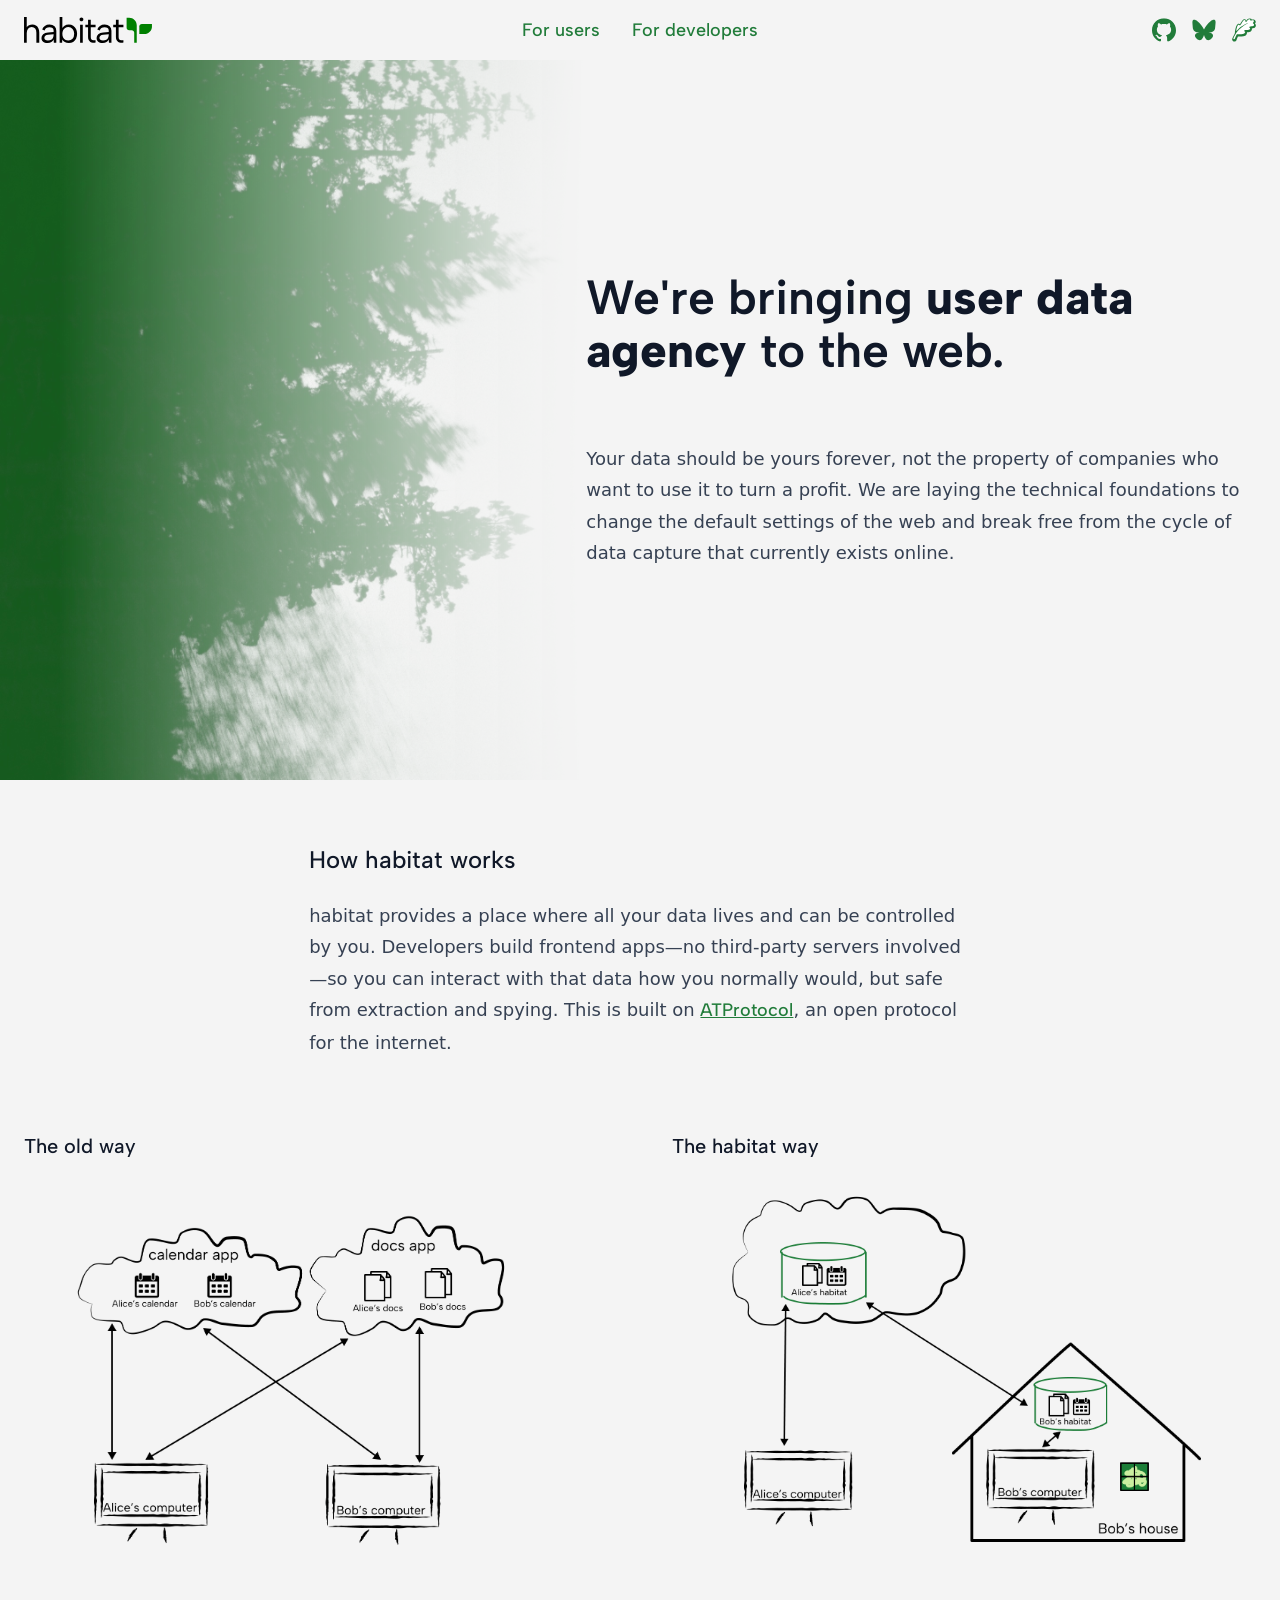
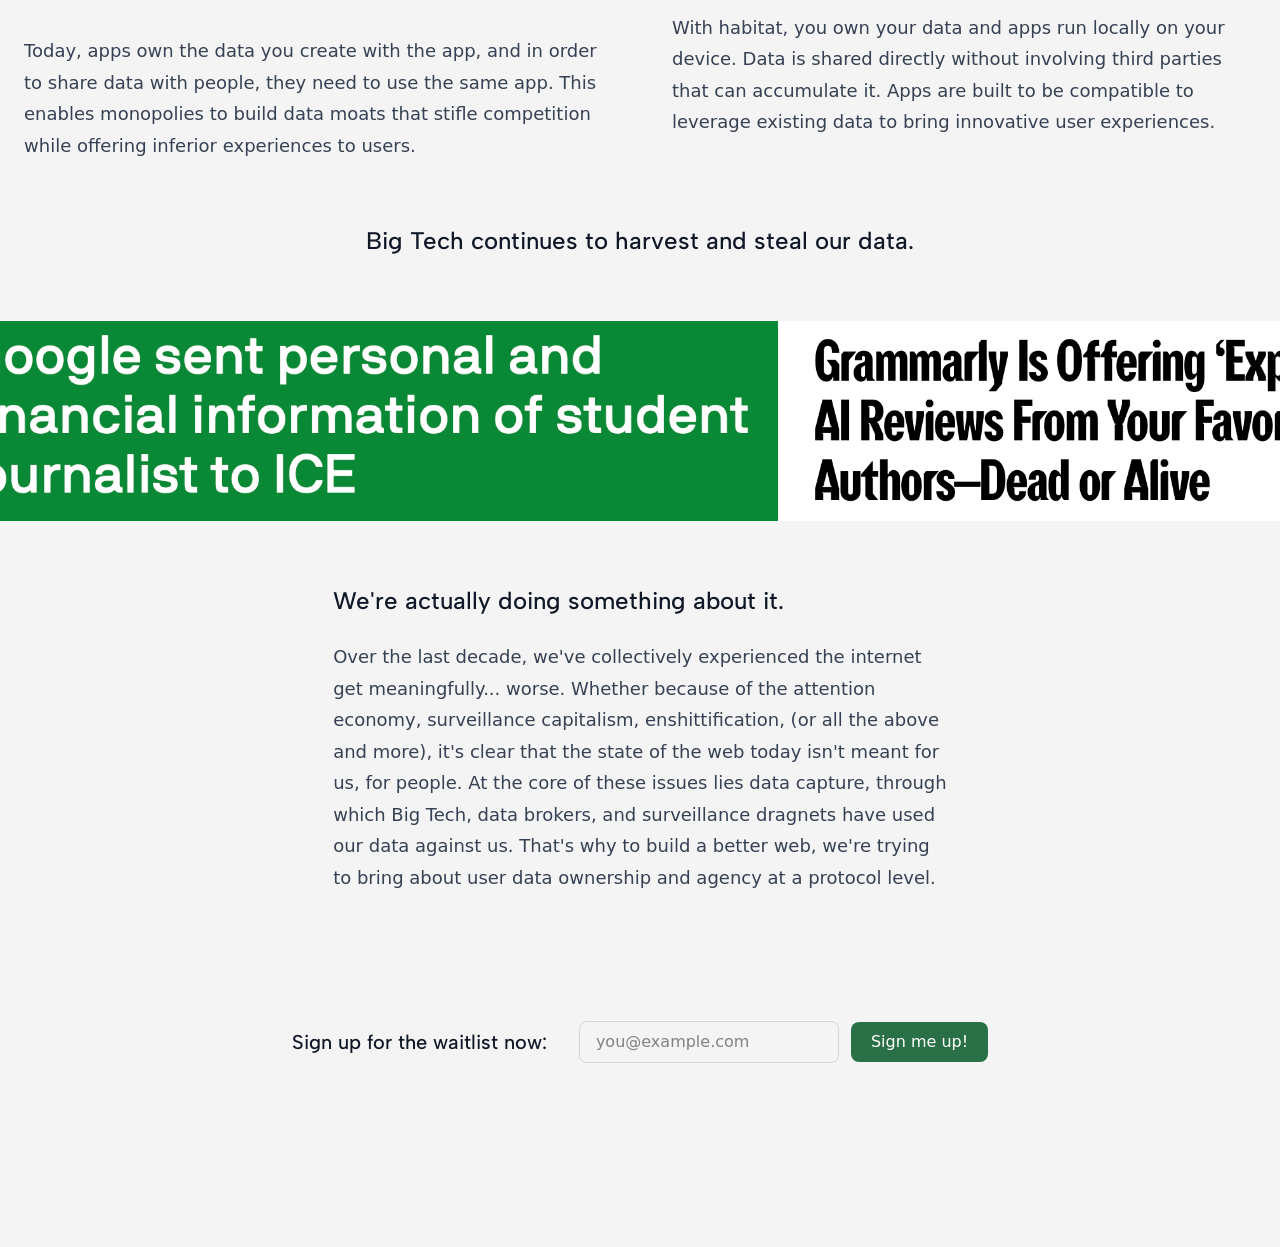
==== index.html @ 2932d0e0 "img -> Image + preview images" ====
<!DOCTYPE html><html lang="en"> <head><meta charset="utf-8"><link rel="icon" type="image/svg+xml" href="/favicon.svg"><link rel="icon" href="/favicon.ico"><meta name="viewport" content="width=device-width, initial-scale=1.0"><meta name="generator" content="Astro v6.0.4"><title>Habitat</title><meta property="og:title" content="Habitat"><meta property="og:image" content="https://habitat.network/trees2.jpeg"><meta name="twitter:card" content="summary_large_image"><meta name="twitter:image" content="https://habitat.network/trees2.jpeg"><meta name="astro-view-transitions-enabled" content="true"><meta name="astro-view-transitions-fallback" content="animate"><script type="module" src="/_astro/ClientRouter.astro_astro_type_script_index_0_lang.DmQZLfuR.js"></script><link rel="stylesheet" href="/_astro/WaitlistForm.dtdrEjk_.css"></head>  <header class="flex justify-between px-6 py-4 items-center sticky top-0 z-10 bg-[#f4f4f4]"> <div class="flex-1"> <a href="/"><img src="/habitat-wordmark.svg" class="w-32"></a> </div> <!-- Desktop nav --> <nav class="hidden md:flex text-lg gap-8"> <a href="/users">For users</a> <a href="/developers">For developers</a> </nav> <div class="hidden md:flex flex-1 justify-end gap-4 items-center"> <a href="https://github.com/habitat-network/habitat" aria-label="GitHub"> <svg class="w-6 h-6" viewBox="0 0 98 96" fill="none" xmlns="http://www.w3.org/2000/svg"><g clip-path="url(#clip0_730_27126)"><path d="M41.4395 69.3848C28.8066 67.8535 19.9062 58.7617 19.9062 46.9902C19.9062 42.2051 21.6289 37.0371 24.5 33.5918C23.2559 30.4336 23.4473 23.7344 24.8828 20.959C28.7109 20.4805 33.8789 22.4902 36.9414 25.2656C40.5781 24.1172 44.4062 23.543 49.0957 23.543C53.7852 23.543 57.6133 24.1172 61.0586 25.1699C64.0254 22.4902 69.2891 20.4805 73.1172 20.959C74.457 23.543 74.6484 30.2422 73.4043 33.4961C76.4668 37.1328 78.0937 42.0137 78.0937 46.9902C78.0937 58.7617 69.1934 67.6621 56.3691 69.2891C59.623 71.3945 61.8242 75.9883 61.8242 81.252L61.8242 91.2051C61.8242 94.0762 64.2168 95.7031 67.0879 94.5547C84.4102 87.9512 98 70.6289 98 49.1914C98 22.1074 75.9883 6.69539e-07 48.9043 4.309e-07C21.8203 1.92261e-07 -1.9479e-07 22.1074 -4.3343e-07 49.1914C-6.20631e-07 70.4375 13.4941 88.0469 31.6777 94.6504C34.2617 95.6074 36.75 93.8848 36.75 91.3008L36.75 83.6445C35.4102 84.2188 33.6875 84.6016 32.1562 84.6016C25.8398 84.6016 22.1074 81.1563 19.4277 74.7441C18.375 72.1602 17.2266 70.6289 15.0254 70.3418C13.877 70.2461 13.4941 69.7676 13.4941 69.1934C13.4941 68.0449 15.4082 67.1836 17.3223 67.1836C20.0977 67.1836 22.4902 68.9063 24.9785 72.4473C26.8926 75.2227 28.9023 76.4668 31.2949 76.4668C33.6875 76.4668 35.2187 75.6055 37.4199 73.4043C39.0469 71.7773 40.291 70.3418 41.4395 69.3848Z" fill="currentColor"></path></g><defs><clipPath id="clip0_730_27126"><rect width="98" height="96" fill="white"></rect></clipPath></defs></svg> </a> <a href="https://bsky.app/profile/habitat.network" aria-label="Bluesky"> <svg class="w-6 h-6" viewBox="0 0 600 530" xmlns="http://www.w3.org/2000/svg"><path d="m135.72 44.03c66.496 49.921 138.02 151.14 164.28 205.46 26.262-54.316 97.782-155.54 164.28-205.46 47.98-36.021 125.72-63.892 125.72 24.795 0 17.712-10.155 148.79-16.111 170.07-20.703 73.984-96.144 92.854-163.25 81.433 117.3 19.964 147.14 86.092 82.697 152.22-122.39 125.59-175.91-31.511-189.63-71.766-2.514-7.3797-3.6904-10.832-3.7077-7.8964-0.0174-2.9357-1.1937 0.51669-3.7077 7.8964-13.714 40.255-67.233 197.36-189.63 71.766-64.444-66.128-34.605-132.26 82.697-152.22-67.108 11.421-142.55-7.4491-163.25-81.433-5.9562-21.282-16.111-152.36-16.111-170.07 0-88.687 77.742-60.816 125.72-24.795z" fill="currentColor"></path></svg> </a> <a href="https://habitat.leaflet.pub" aria-label="Leaflet"> <svg class="w-6 h-6" viewBox="0 0 64 64" fill="none" xmlns="http://www.w3.org/2000/svg"><path fill-rule="evenodd" clip-rule="evenodd" d="M6.19354 43.7615C4.02326 47.9529 2.3971 50.6787 0.825968 54.5903C-0.40065 57.6442 1.08066 61.1142 4.13453 62.3408C7.18841 63.5675 10.6584 62.0862 11.8851 59.0323C12.1956 58.2591 12.4949 57.4976 12.784 56.7619L12.7867 56.755C13.8877 53.9534 14.8372 51.5562 15.9859 49.3971C17.2796 49.3269 18.7589 49.3161 20.4268 49.3067L20.6365 49.3056C23.6784 49.2888 27.3433 49.2687 30.5036 48.629C33.6657 47.989 37.5791 46.476 39.3089 42.4233C39.7772 41.3263 40.2521 39.7069 39.8363 38.0619C39.9611 38.0618 40.0889 38.0618 40.2201 38.0618C40.2903 38.0618 40.3619 38.0618 40.4348 38.0619C42.1036 38.063 44.452 38.0645 46.5513 37.4934C49.0009 36.8271 51.5766 35.2492 52.7066 31.9254C53.115 30.7244 53.1906 29.4632 52.8381 28.2712C52.9461 28.2521 53.0569 28.2327 53.1706 28.2127C53.2252 28.2032 53.2807 28.1935 53.3369 28.1837C54.7713 27.933 56.6912 27.5974 58.3315 26.9838C59.9271 26.3869 62.5489 25.0534 63.3345 21.9971C63.7822 20.2552 63.7353 18.411 62.7294 16.7456C62.3111 16.0531 61.779 15.5078 61.3069 15.1057C61.7466 14.5555 62.3058 13.79 62.6909 12.9455C63.3591 11.4803 63.7036 9.32754 62.3369 7.22123C60.7856 4.83067 58.1256 4.41306 56.8098 4.30487C55.4415 4.19236 53.9707 4.31254 52.9137 4.40806C52.7702 4.05645 52.5725 3.68669 52.2993 3.32178C50.832 1.36219 48.5559 1.19749 47.2748 1.23194C44.6865 1.30155 42.6621 2.45002 41.1987 3.64119C40.4307 4.26635 38.6031 6.82233 38.0052 7.48715C38.0052 5.10325 35.7086 3.89003 34.0939 3.64119C30.959 3.15806 29.0173 5.17673 27.2122 7.48715C24.962 10.3672 23.22 14.0741 21.1617 16.8593C20.4523 16.3978 19.6125 15.3179 18.2694 15.3803C16.0564 15.4831 14.5863 16.9832 13.6351 18.0097C11.9797 19.796 10.9264 23.0413 10.2095 25.4575C9.43004 28.9535 8.89843 30.4276 8.26688 34.2604C7.8913 36.5398 7.70089 38.3385 7.70089 40.8839C7.27002 41.7282 6.77687 42.635 6.19354 43.7615Z" fill="currentColor"></path><path fill-rule="evenodd" clip-rule="evenodd" d="M18.9944 18.4871C19.6421 19.0561 20.4012 19.7231 22.0388 19.1533C23.1095 18.7808 24.4933 16.3538 26.0373 13.6458C28.2942 9.68748 30.8934 5.12877 33.3576 5.50855C36.3301 5.96665 36.1471 7.6122 36.0064 8.87787C35.9077 9.76563 35.8298 10.4665 36.8761 10.4396C37.9419 10.4122 38.9792 9.15957 40.1829 7.70596C41.8456 5.69807 43.826 3.30666 46.6379 3.23104C48.6204 3.17772 48.5891 4.03205 48.5574 4.89842C48.5371 5.45219 48.5166 6.01088 49.0218 6.34062C49.5194 6.66547 50.7707 6.55195 52.2092 6.42146C54.5154 6.21226 57.3027 5.95942 58.2369 7.39914C59.0583 8.66485 58.0119 9.92284 57.0089 11.1286C56.1594 12.1499 55.341 13.1337 55.7152 14.0531C56.0204 14.8031 56.647 15.2257 57.2613 15.64C58.2659 16.3175 59.2375 16.9727 58.7159 19.0019C58.1644 21.1475 54.8463 21.7286 51.7361 22.2733C49.1306 22.7296 46.6709 23.1603 46.106 24.4639C45.7516 25.2816 46.3394 25.6623 46.9979 26.0889C47.7849 26.5986 48.673 27.1739 48.1751 28.6384C47.011 32.0622 43.1238 32.0622 39.4756 32.0623C36.3442 32.0623 33.3888 32.0624 32.4827 34.2275C31.9596 35.4776 32.7514 35.6982 33.6201 35.9404C34.6836 36.2368 35.8623 36.5653 34.8856 38.8535C33.0165 43.2324 26.0433 43.2715 19.6599 43.3073C17.3193 43.3205 15.058 43.3332 13.1567 43.5592C12.9396 43.585 12.7471 43.7095 12.6334 43.8962C10.8838 46.767 9.64296 49.9245 8.31937 53.2926C8.0286 54.0325 7.73384 54.7825 7.42881 55.542C7.02558 56.5459 5.88485 57.0328 4.88093 56.6296C3.877 56.2264 3.39005 55.0857 3.79328 54.0817C5.29513 50.3426 7.02775 46.9042 8.92229 43.7479C12.0142 38.0542 18.109 31.0686 24.5542 25.8207C30.2889 21.0461 35.7654 17.4724 42.1392 14.7607C42.9371 14.4212 42.7002 13.4882 41.8673 13.7289C36.2143 15.3625 31.2171 18.6029 26.0373 21.8684C20.4035 25.4201 15.6824 30.2231 12.7771 33.7151C12.2649 34.3308 11.1447 33.8245 11.306 33.04C12.5677 26.9025 13.87 21.27 15.7789 19.2101C17.5913 17.2543 18.2114 17.7992 18.9944 18.4871Z" fill="white"></path></svg> </a> </div> <!-- Mobile menu --> <details class="md:hidden relative"> <summary class="list-none cursor-pointer [&::-webkit-details-marker]:hidden"> <svg xmlns="http://www.w3.org/2000/svg" class="w-6 h-6" fill="none" viewBox="0 0 24 24" stroke="currentColor"> <path stroke-linecap="round" stroke-linejoin="round" stroke-width="2" d="M4 6h16M4 12h16M4 18h16"></path> </svg> </summary> <div class="absolute right-0 top-full mt-2 bg-[#f4f4f4] border border-gray-300 rounded-lg p-4 flex flex-col gap-4 min-w-48 shadow-lg z-20"> <nav class="flex flex-col gap-3 text-lg"> <a href="/users">For users</a> <a href="/developers">For developers</a> </nav> <hr class="border-gray-300"> <div class="flex gap-4"> <a href="https://github.com/habitat-network/habitat" aria-label="GitHub"> <svg class="w-6 h-6" viewBox="0 0 98 96" fill="none" xmlns="http://www.w3.org/2000/svg"><g clip-path="url(#clip0_730_27126)"><path d="M41.4395 69.3848C28.8066 67.8535 19.9062 58.7617 19.9062 46.9902C19.9062 42.2051 21.6289 37.0371 24.5 33.5918C23.2559 30.4336 23.4473 23.7344 24.8828 20.959C28.7109 20.4805 33.8789 22.4902 36.9414 25.2656C40.5781 24.1172 44.4062 23.543 49.0957 23.543C53.7852 23.543 57.6133 24.1172 61.0586 25.1699C64.0254 22.4902 69.2891 20.4805 73.1172 20.959C74.457 23.543 74.6484 30.2422 73.4043 33.4961C76.4668 37.1328 78.0937 42.0137 78.0937 46.9902C78.0937 58.7617 69.1934 67.6621 56.3691 69.2891C59.623 71.3945 61.8242 75.9883 61.8242 81.252L61.8242 91.2051C61.8242 94.0762 64.2168 95.7031 67.0879 94.5547C84.4102 87.9512 98 70.6289 98 49.1914C98 22.1074 75.9883 6.69539e-07 48.9043 4.309e-07C21.8203 1.92261e-07 -1.9479e-07 22.1074 -4.3343e-07 49.1914C-6.20631e-07 70.4375 13.4941 88.0469 31.6777 94.6504C34.2617 95.6074 36.75 93.8848 36.75 91.3008L36.75 83.6445C35.4102 84.2188 33.6875 84.6016 32.1562 84.6016C25.8398 84.6016 22.1074 81.1563 19.4277 74.7441C18.375 72.1602 17.2266 70.6289 15.0254 70.3418C13.877 70.2461 13.4941 69.7676 13.4941 69.1934C13.4941 68.0449 15.4082 67.1836 17.3223 67.1836C20.0977 67.1836 22.4902 68.9063 24.9785 72.4473C26.8926 75.2227 28.9023 76.4668 31.2949 76.4668C33.6875 76.4668 35.2187 75.6055 37.4199 73.4043C39.0469 71.7773 40.291 70.3418 41.4395 69.3848Z" fill="currentColor"></path></g><defs><clipPath id="clip0_730_27126"><rect width="98" height="96" fill="white"></rect></clipPath></defs></svg> </a> <a href="https://bsky.app/profile/habitat.network" aria-label="Bluesky"> <svg class="w-6 h-6" viewBox="0 0 600 530" xmlns="http://www.w3.org/2000/svg"><path d="m135.72 44.03c66.496 49.921 138.02 151.14 164.28 205.46 26.262-54.316 97.782-155.54 164.28-205.46 47.98-36.021 125.72-63.892 125.72 24.795 0 17.712-10.155 148.79-16.111 170.07-20.703 73.984-96.144 92.854-163.25 81.433 117.3 19.964 147.14 86.092 82.697 152.22-122.39 125.59-175.91-31.511-189.63-71.766-2.514-7.3797-3.6904-10.832-3.7077-7.8964-0.0174-2.9357-1.1937 0.51669-3.7077 7.8964-13.714 40.255-67.233 197.36-189.63 71.766-64.444-66.128-34.605-132.26 82.697-152.22-67.108 11.421-142.55-7.4491-163.25-81.433-5.9562-21.282-16.111-152.36-16.111-170.07 0-88.687 77.742-60.816 125.72-24.795z" fill="currentColor"></path></svg> </a> <a href="https://habitat.leaflet.pub" aria-label="Leaflet"> <svg class="w-6 h-6" viewBox="0 0 64 64" fill="none" xmlns="http://www.w3.org/2000/svg"><path fill-rule="evenodd" clip-rule="evenodd" d="M6.19354 43.7615C4.02326 47.9529 2.3971 50.6787 0.825968 54.5903C-0.40065 57.6442 1.08066 61.1142 4.13453 62.3408C7.18841 63.5675 10.6584 62.0862 11.8851 59.0323C12.1956 58.2591 12.4949 57.4976 12.784 56.7619L12.7867 56.755C13.8877 53.9534 14.8372 51.5562 15.9859 49.3971C17.2796 49.3269 18.7589 49.3161 20.4268 49.3067L20.6365 49.3056C23.6784 49.2888 27.3433 49.2687 30.5036 48.629C33.6657 47.989 37.5791 46.476 39.3089 42.4233C39.7772 41.3263 40.2521 39.7069 39.8363 38.0619C39.9611 38.0618 40.0889 38.0618 40.2201 38.0618C40.2903 38.0618 40.3619 38.0618 40.4348 38.0619C42.1036 38.063 44.452 38.0645 46.5513 37.4934C49.0009 36.8271 51.5766 35.2492 52.7066 31.9254C53.115 30.7244 53.1906 29.4632 52.8381 28.2712C52.9461 28.2521 53.0569 28.2327 53.1706 28.2127C53.2252 28.2032 53.2807 28.1935 53.3369 28.1837C54.7713 27.933 56.6912 27.5974 58.3315 26.9838C59.9271 26.3869 62.5489 25.0534 63.3345 21.9971C63.7822 20.2552 63.7353 18.411 62.7294 16.7456C62.3111 16.0531 61.779 15.5078 61.3069 15.1057C61.7466 14.5555 62.3058 13.79 62.6909 12.9455C63.3591 11.4803 63.7036 9.32754 62.3369 7.22123C60.7856 4.83067 58.1256 4.41306 56.8098 4.30487C55.4415 4.19236 53.9707 4.31254 52.9137 4.40806C52.7702 4.05645 52.5725 3.68669 52.2993 3.32178C50.832 1.36219 48.5559 1.19749 47.2748 1.23194C44.6865 1.30155 42.6621 2.45002 41.1987 3.64119C40.4307 4.26635 38.6031 6.82233 38.0052 7.48715C38.0052 5.10325 35.7086 3.89003 34.0939 3.64119C30.959 3.15806 29.0173 5.17673 27.2122 7.48715C24.962 10.3672 23.22 14.0741 21.1617 16.8593C20.4523 16.3978 19.6125 15.3179 18.2694 15.3803C16.0564 15.4831 14.5863 16.9832 13.6351 18.0097C11.9797 19.796 10.9264 23.0413 10.2095 25.4575C9.43004 28.9535 8.89843 30.4276 8.26688 34.2604C7.8913 36.5398 7.70089 38.3385 7.70089 40.8839C7.27002 41.7282 6.77687 42.635 6.19354 43.7615Z" fill="currentColor"></path><path fill-rule="evenodd" clip-rule="evenodd" d="M18.9944 18.4871C19.6421 19.0561 20.4012 19.7231 22.0388 19.1533C23.1095 18.7808 24.4933 16.3538 26.0373 13.6458C28.2942 9.68748 30.8934 5.12877 33.3576 5.50855C36.3301 5.96665 36.1471 7.6122 36.0064 8.87787C35.9077 9.76563 35.8298 10.4665 36.8761 10.4396C37.9419 10.4122 38.9792 9.15957 40.1829 7.70596C41.8456 5.69807 43.826 3.30666 46.6379 3.23104C48.6204 3.17772 48.5891 4.03205 48.5574 4.89842C48.5371 5.45219 48.5166 6.01088 49.0218 6.34062C49.5194 6.66547 50.7707 6.55195 52.2092 6.42146C54.5154 6.21226 57.3027 5.95942 58.2369 7.39914C59.0583 8.66485 58.0119 9.92284 57.0089 11.1286C56.1594 12.1499 55.341 13.1337 55.7152 14.0531C56.0204 14.8031 56.647 15.2257 57.2613 15.64C58.2659 16.3175 59.2375 16.9727 58.7159 19.0019C58.1644 21.1475 54.8463 21.7286 51.7361 22.2733C49.1306 22.7296 46.6709 23.1603 46.106 24.4639C45.7516 25.2816 46.3394 25.6623 46.9979 26.0889C47.7849 26.5986 48.673 27.1739 48.1751 28.6384C47.011 32.0622 43.1238 32.0622 39.4756 32.0623C36.3442 32.0623 33.3888 32.0624 32.4827 34.2275C31.9596 35.4776 32.7514 35.6982 33.6201 35.9404C34.6836 36.2368 35.8623 36.5653 34.8856 38.8535C33.0165 43.2324 26.0433 43.2715 19.6599 43.3073C17.3193 43.3205 15.058 43.3332 13.1567 43.5592C12.9396 43.585 12.7471 43.7095 12.6334 43.8962C10.8838 46.767 9.64296 49.9245 8.31937 53.2926C8.0286 54.0325 7.73384 54.7825 7.42881 55.542C7.02558 56.5459 5.88485 57.0328 4.88093 56.6296C3.877 56.2264 3.39005 55.0857 3.79328 54.0817C5.29513 50.3426 7.02775 46.9042 8.92229 43.7479C12.0142 38.0542 18.109 31.0686 24.5542 25.8207C30.2889 21.0461 35.7654 17.4724 42.1392 14.7607C42.9371 14.4212 42.7002 13.4882 41.8673 13.7289C36.2143 15.3625 31.2171 18.6029 26.0373 21.8684C20.4035 25.4201 15.6824 30.2231 12.7771 33.7151C12.2649 34.3308 11.1447 33.8245 11.306 33.04C12.5677 26.9025 13.87 21.27 15.7789 19.2101C17.5913 17.2543 18.2114 17.7992 18.9944 18.4871Z" fill="white"></path></svg> </a> </div> </div> </details> </header> <main class="flex flex-col gap-16"> <!-- Section 1 --> <section id="section-1" class="flex w-full items-stretch"> <div class="hero-background flex-1 min-w-24"></div> <div class="flex flex-col items-start justify-center gap-16 pr-8"> <div class="prose ml-auto py-8 flex flex-col"> <h1>We're bringing <b style="font-weight: 800;">user data agency</b> to the web.</h1> <p>
Your data should be yours forever, not the property of companies who want to use it to turn a profit. We are laying the technical foundations to change the default settings of the web and break free from the cycle of data capture that currently exists online.
</p> </div> </div> </section> <!-- Section 2 --> <section id="section-2" class="flex flex-col items-center justify-center px-6 gap-8"> <div class="prose mb-10"> <h2>How habitat works</h2> <p>
habitat provides a place where all your data lives and can be
            controlled by you. Developers build frontend apps—no third-party
            servers involved—so you can interact with that data how you
            normally would, but safe from extraction and spying. This is
            built on <a href="https://atproto.com">ATProtocol</a>, an open protocol for the 
            internet.
</p> </div> <div class="flex w-full gap-16 flex-wrap justify-center"> <div class="flex-1 prose min-w-full sm:min-w-0"> <h3>The old way</h3> <img src="/traditional-way.png" alt="Diagram" loading="lazy" decoding="async" width="1373" height="1132" class="w-full max-w-8xl px-8"> <p>
Today, apps own the data you create with the app, and in order
              to share data with people, they need to use the same app. This
              enables monopolies to build data moats that stifle competition
              while offering inferior experiences to users.
</p> </div> <div class="flex-1 prose min-w-full sm:min-w-0"> <h3>The habitat way</h3> <img src="/habitat-way.png" alt="Diagram" loading="lazy" decoding="async" width="1452" height="1132" class="w-full max-w-8xl px-8"> <p>
With habitat, you own your data and apps run locally on your device.
              Data is shared directly without involving third parties that can
              accumulate it. Apps are built to be compatible to leverage existing data to bring innovative
              user experiences.
</p> </div> </div> </section> <!-- Section 3 --> <section id="section-3" class="flex flex-col items-center justify-center gap-16"> <div class="prose px-6"> <h2>Big Tech continues to harvest and steal our data.</h2> </div> <style>astro-island,astro-slot,astro-static-slot{display:contents}</style><script>(()=>{var e=async t=>{await(await t())()};(self.Astro||(self.Astro={})).load=e;window.dispatchEvent(new Event("astro:load"));})();</script><script>(()=>{var A=Object.defineProperty;var g=(i,o,a)=>o in i?A(i,o,{enumerable:!0,configurable:!0,writable:!0,value:a}):i[o]=a;var d=(i,o,a)=>g(i,typeof o!="symbol"?o+"":o,a);{let i={0:t=>m(t),1:t=>a(t),2:t=>new RegExp(t),3:t=>new Date(t),4:t=>new Map(a(t)),5:t=>new Set(a(t)),6:t=>BigInt(t),7:t=>new URL(t),8:t=>new Uint8Array(t),9:t=>new Uint16Array(t),10:t=>new Uint32Array(t),11:t=>Number.POSITIVE_INFINITY*t},o=t=>{let[l,e]=t;return l in i?i[l](e):void 0},a=t=>t.map(o),m=t=>typeof t!="object"||t===null?t:Object.fromEntries(Object.entries(t).map(([l,e])=>[l,o(e)]));class y extends HTMLElement{constructor(){super(...arguments);d(this,"Component");d(this,"hydrator");d(this,"hydrate",async()=>{var b;if(!this.hydrator||!this.isConnected)return;let e=(b=this.parentElement)==null?void 0:b.closest("astro-island[ssr]");if(e){e.addEventListener("astro:hydrate",this.hydrate,{once:!0});return}let c=this.querySelectorAll("astro-slot"),n={},h=this.querySelectorAll("template[data-astro-template]");for(let r of h){let s=r.closest(this.tagName);s!=null&&s.isSameNode(this)&&(n[r.getAttribute("data-astro-template")||"default"]=r.innerHTML,r.remove())}for(let r of c){let s=r.closest(this.tagName);s!=null&&s.isSameNode(this)&&(n[r.getAttribute("name")||"default"]=r.innerHTML)}let p;try{p=this.hasAttribute("props")?m(JSON.parse(this.getAttribute("props"))):{}}catch(r){let s=this.getAttribute("component-url")||"<unknown>",v=this.getAttribute("component-export");throw v&&(s+=` (export ${v})`),console.error(`[hydrate] Error parsing props for component ${s}`,this.getAttribute("props"),r),r}let u;await this.hydrator(this)(this.Component,p,n,{client:this.getAttribute("client")}),this.removeAttribute("ssr"),this.dispatchEvent(new CustomEvent("astro:hydrate"))});d(this,"unmount",()=>{this.isConnected||this.dispatchEvent(new CustomEvent("astro:unmount"))})}disconnectedCallback(){document.removeEventListener("astro:after-swap",this.unmount),document.addEventListener("astro:after-swap",this.unmount,{once:!0})}connectedCallback(){if(!this.hasAttribute("await-children")||document.readyState==="interactive"||document.readyState==="complete")this.childrenConnectedCallback();else{let e=()=>{document.removeEventListener("DOMContentLoaded",e),c.disconnect(),this.childrenConnectedCallback()},c=new MutationObserver(()=>{var n;((n=this.lastChild)==null?void 0:n.nodeType)===Node.COMMENT_NODE&&this.lastChild.nodeValue==="astro:end"&&(this.lastChild.remove(),e())});c.observe(this,{childList:!0}),document.addEventListener("DOMContentLoaded",e)}}async childrenConnectedCallback(){let e=this.getAttribute("before-hydration-url");e&&await import(e),this.start()}async start(){let e=JSON.parse(this.getAttribute("opts")),c=this.getAttribute("client");if(Astro[c]===void 0){window.addEventListener(`astro:${c}`,()=>this.start(),{once:!0});return}try{await Astro[c](async()=>{let n=this.getAttribute("renderer-url"),[h,{default:p}]=await Promise.all([import(this.getAttribute("component-url")),n?import(n):()=>()=>{}]),u=this.getAttribute("component-export")||"default";if(!u.includes("."))this.Component=h[u];else{this.Component=h;for(let f of u.split("."))this.Component=this.Component[f]}return this.hydrator=p,this.hydrate},e,this)}catch(n){console.error(`[astro-island] Error hydrating ${this.getAttribute("component-url")}`,n)}}attributeChangedCallback(){this.hydrate()}}d(y,"observedAttributes",["props"]),customElements.get("astro-island")||customElements.define("astro-island",y)}})();</script><astro-island uid="Z1MB2Nb" prefix="r2" component-url="/_astro/Carousel.CXqG1v0W.js" component-export="default" renderer-url="/_astro/client.4hAy336i.js" props="{&quot;items&quot;:[1,[[0,{&quot;image&quot;:[0,&quot;/google2.png&quot;],&quot;alt&quot;:[0,&quot;Google&quot;],&quot;href&quot;:[0,&quot;https://techcrunch.com/2026/02/10/google-sent-personal-and-financial-information-of-student-journalist-to-ice/&quot;]}],[0,{&quot;image&quot;:[0,&quot;/grammarly2.png&quot;],&quot;alt&quot;:[0,&quot;Grammarly&quot;],&quot;href&quot;:[0,&quot;https://www.wired.com/story/grammarly-is-offering-expert-ai-reviews-from-your-favorite-authors-dead-or-alive/&quot;]}],[0,{&quot;image&quot;:[0,&quot;/ring1.png&quot;],&quot;alt&quot;:[0,&quot;Ring&quot;],&quot;href&quot;:[0,&quot;https://www.404media.co/with-ring-american-consumers-built-a-surveillance-dragnet/&quot;]}],[0,{&quot;image&quot;:[0,&quot;/ibm2.png&quot;],&quot;alt&quot;:[0,&quot;IBM&quot;],&quot;href&quot;:[0,&quot;https://www.axios.com/2019/03/13/ibm-facial-recognition-flickr-images&quot;]}],[0,{&quot;image&quot;:[0,&quot;/meta2.png&quot;],&quot;alt&quot;:[0,&quot;Meta&quot;],&quot;href&quot;:[0,&quot;https://www.wired.com/story/meta-artificial-intelligence-data-deletion/&quot;]}],[0,{&quot;image&quot;:[0,&quot;/luxury_surveillance.png&quot;],&quot;alt&quot;:[0,&quot;Reallife Mag&quot;],&quot;href&quot;:[0,&quot;https://reallifemag.com/luxury-surveillance/&quot;]}],[0,{&quot;image&quot;:[0,&quot;/grocery.png&quot;],&quot;alt&quot;:[0,&quot;The facial recognition grocery store fight&quot;],&quot;href&quot;:[0,&quot;https://www.politico.com/newsletters/digital-future-daily/2026/03/16/the-facial-recognition-grocery-fight-00830499&quot;]}],[0,{&quot;image&quot;:[0,&quot;/sensorveillance.png&quot;],&quot;alt&quot;:[0,&quot;&#39;SENSORVEILLANCE&#39; TURNS ORDINARY LIFE INTO EVIDENCE&quot;],&quot;href&quot;:[0,&quot;https://spectrum.ieee.org/digital-surveillance&quot;]}],[0,{&quot;image&quot;:[0,&quot;/glasses.png&quot;],&quot;alt&quot;:[0,&quot;Smart Glasses Have Privacy Advocates Scrambling&quot;],&quot;href&quot;:[0,&quot;https://gizmodo.com/smart-glasses-have-privacy-advocates-scrambling-2000734146&quot;]}],[0,{&quot;image&quot;:[0,&quot;/hall_monitors.png&quot;],&quot;alt&quot;:[0,&quot;Hall Monitors&quot;],&quot;href&quot;:[0,&quot;https://reallifemag.com/hall-monitors/&quot;]}],[0,{&quot;image&quot;:[0,&quot;/improv.png&quot;],&quot;alt&quot;:[0,&quot;AI companies want to harvest improv actors&#39; skills to train AI on human emotion&quot;],&quot;href&quot;:[0,&quot;https://www.theverge.com/ai-artificial-intelligence/893931/ai-companies-handshake-improv-actors-training-data&quot;]}]]]}" ssr client="load" opts="{&quot;name&quot;:&quot;Carousel&quot;,&quot;value&quot;:true}" await-children><link rel="preload" as="image" href="/google2.png"/><link rel="preload" as="image" href="/grammarly2.png"/><link rel="preload" as="image" href="/ring1.png"/><link rel="preload" as="image" href="/ibm2.png"/><link rel="preload" as="image" href="/meta2.png"/><link rel="preload" as="image" href="/luxury_surveillance.png"/><link rel="preload" as="image" href="/grocery.png"/><link rel="preload" as="image" href="/sensorveillance.png"/><link rel="preload" as="image" href="/glasses.png"/><link rel="preload" as="image" href="/hall_monitors.png"/><link rel="preload" as="image" href="/improv.png"/><div class="overflow-hidden"><div class="flex will-change-transform" style="height:200px"><a href="https://techcrunch.com/2026/02/10/google-sent-personal-and-financial-information-of-student-journalist-to-ice/" target="_blank" rel="noopener noreferrer" class="shrink-0 block" style="height:200px"><img src="/google2.png" alt="Google" style="height:200px;width:auto;display:block"/></a><a href="https://www.wired.com/story/grammarly-is-offering-expert-ai-reviews-from-your-favorite-authors-dead-or-alive/" target="_blank" rel="noopener noreferrer" class="shrink-0 block" style="height:200px"><img src="/grammarly2.png" alt="Grammarly" style="height:200px;width:auto;display:block"/></a><a href="https://www.404media.co/with-ring-american-consumers-built-a-surveillance-dragnet/" target="_blank" rel="noopener noreferrer" class="shrink-0 block" style="height:200px"><img src="/ring1.png" alt="Ring" style="height:200px;width:auto;display:block"/></a><a href="https://www.axios.com/2019/03/13/ibm-facial-recognition-flickr-images" target="_blank" rel="noopener noreferrer" class="shrink-0 block" style="height:200px"><img src="/ibm2.png" alt="IBM" style="height:200px;width:auto;display:block"/></a><a href="https://www.wired.com/story/meta-artificial-intelligence-data-deletion/" target="_blank" rel="noopener noreferrer" class="shrink-0 block" style="height:200px"><img src="/meta2.png" alt="Meta" style="height:200px;width:auto;display:block"/></a><a href="https://reallifemag.com/luxury-surveillance/" target="_blank" rel="noopener noreferrer" class="shrink-0 block" style="height:200px"><img src="/luxury_surveillance.png" alt="Reallife Mag" style="height:200px;width:auto;display:block"/></a><a href="https://www.politico.com/newsletters/digital-future-daily/2026/03/16/the-facial-recognition-grocery-fight-00830499" target="_blank" rel="noopener noreferrer" class="shrink-0 block" style="height:200px"><img src="/grocery.png" alt="The facial recognition grocery store fight" style="height:200px;width:auto;display:block"/></a><a href="https://spectrum.ieee.org/digital-surveillance" target="_blank" rel="noopener noreferrer" class="shrink-0 block" style="height:200px"><img src="/sensorveillance.png" alt="&#x27;SENSORVEILLANCE&#x27; TURNS ORDINARY LIFE INTO EVIDENCE" style="height:200px;width:auto;display:block"/></a><a href="https://gizmodo.com/smart-glasses-have-privacy-advocates-scrambling-2000734146" target="_blank" rel="noopener noreferrer" class="shrink-0 block" style="height:200px"><img src="/glasses.png" alt="Smart Glasses Have Privacy Advocates Scrambling" style="height:200px;width:auto;display:block"/></a><a href="https://reallifemag.com/hall-monitors/" target="_blank" rel="noopener noreferrer" class="shrink-0 block" style="height:200px"><img src="/hall_monitors.png" alt="Hall Monitors" style="height:200px;width:auto;display:block"/></a><a href="https://www.theverge.com/ai-artificial-intelligence/893931/ai-companies-handshake-improv-actors-training-data" target="_blank" rel="noopener noreferrer" class="shrink-0 block" style="height:200px"><img src="/improv.png" alt="AI companies want to harvest improv actors&#x27; skills to train AI on human emotion" style="height:200px;width:auto;display:block"/></a><a href="https://techcrunch.com/2026/02/10/google-sent-personal-and-financial-information-of-student-journalist-to-ice/" target="_blank" rel="noopener noreferrer" class="shrink-0 block" style="height:200px"><img src="/google2.png" alt="Google" style="height:200px;width:auto;display:block"/></a><a href="https://www.wired.com/story/grammarly-is-offering-expert-ai-reviews-from-your-favorite-authors-dead-or-alive/" target="_blank" rel="noopener noreferrer" class="shrink-0 block" style="height:200px"><img src="/grammarly2.png" alt="Grammarly" style="height:200px;width:auto;display:block"/></a><a href="https://www.404media.co/with-ring-american-consumers-built-a-surveillance-dragnet/" target="_blank" rel="noopener noreferrer" class="shrink-0 block" style="height:200px"><img src="/ring1.png" alt="Ring" style="height:200px;width:auto;display:block"/></a><a href="https://www.axios.com/2019/03/13/ibm-facial-recognition-flickr-images" target="_blank" rel="noopener noreferrer" class="shrink-0 block" style="height:200px"><img src="/ibm2.png" alt="IBM" style="height:200px;width:auto;display:block"/></a><a href="https://www.wired.com/story/meta-artificial-intelligence-data-deletion/" target="_blank" rel="noopener noreferrer" class="shrink-0 block" style="height:200px"><img src="/meta2.png" alt="Meta" style="height:200px;width:auto;display:block"/></a><a href="https://reallifemag.com/luxury-surveillance/" target="_blank" rel="noopener noreferrer" class="shrink-0 block" style="height:200px"><img src="/luxury_surveillance.png" alt="Reallife Mag" style="height:200px;width:auto;display:block"/></a><a href="https://www.politico.com/newsletters/digital-future-daily/2026/03/16/the-facial-recognition-grocery-fight-00830499" target="_blank" rel="noopener noreferrer" class="shrink-0 block" style="height:200px"><img src="/grocery.png" alt="The facial recognition grocery store fight" style="height:200px;width:auto;display:block"/></a><a href="https://spectrum.ieee.org/digital-surveillance" target="_blank" rel="noopener noreferrer" class="shrink-0 block" style="height:200px"><img src="/sensorveillance.png" alt="&#x27;SENSORVEILLANCE&#x27; TURNS ORDINARY LIFE INTO EVIDENCE" style="height:200px;width:auto;display:block"/></a><a href="https://gizmodo.com/smart-glasses-have-privacy-advocates-scrambling-2000734146" target="_blank" rel="noopener noreferrer" class="shrink-0 block" style="height:200px"><img src="/glasses.png" alt="Smart Glasses Have Privacy Advocates Scrambling" style="height:200px;width:auto;display:block"/></a><a href="https://reallifemag.com/hall-monitors/" target="_blank" rel="noopener noreferrer" class="shrink-0 block" style="height:200px"><img src="/hall_monitors.png" alt="Hall Monitors" style="height:200px;width:auto;display:block"/></a><a href="https://www.theverge.com/ai-artificial-intelligence/893931/ai-companies-handshake-improv-actors-training-data" target="_blank" rel="noopener noreferrer" class="shrink-0 block" style="height:200px"><img src="/improv.png" alt="AI companies want to harvest improv actors&#x27; skills to train AI on human emotion" style="height:200px;width:auto;display:block"/></a></div></div><!--astro:end--></astro-island> <div class="prose px-6"> <h2>We're actually doing something about it. </h2> <p>
Over the last decade, we've collectively
            experienced the internet get meaningfully... worse. Whether
            because of the attention economy, surveillance capitalism,
            enshittification, (or all the above and more), it's clear that the
            state of the web today isn't meant for us, for people. At the core
            of these issues lies data capture, through which Big Tech, data
            brokers, and surveillance dragnets have used our data against us.
            That's why to build a better web, we're trying
            to bring about user data ownership and agency at a protocol level.
</p> </div> </section> </main> <footer class="flex justify-center pb-8 px-8 my-32"> <astro-island uid="Z2r8vNb" prefix="r3" component-url="/_astro/WaitlistForm.CNqomI0c.js" component-export="default" renderer-url="/_astro/client.4hAy336i.js" props="{&quot;from&quot;:[0,&quot;index&quot;],&quot;label&quot;:[0,&quot;Sign up for the waitlist now:&quot;]}" ssr client="load" opts="{&quot;name&quot;:&quot;WaitlistForm&quot;,&quot;value&quot;:true}" await-children><div class="flex flex-col items-center gap-2"><div class="flex items-center gap-8 flex-wrap justify-center"><div class="prose"><h3 style="margin:0">Sign up for the waitlist now:</h3></div><form class="flex items-center gap-3 flex-wrap justify-center"><input type="text" placeholder="you@example.com" class="border border-gray-300 rounded-lg px-4 py-2 text-base outline-none focus:border-green-600" style="min-width:260px" value=""/><button type="submit" class="rounded-lg px-5 py-2 text-base font-medium text-white cursor-pointer transition-opacity hover:opacity-80" style="background-color:#2A7047">Sign me up!</button></form></div><p class="text-xs text-center h-4" style="color:#374151"></p></div><!--astro:end--></astro-island> </footer>  </html>
---- _astro/WaitlistForm.dtdrEjk_.css ----
@import"https://fonts.googleapis.com/css2?family=Albert+Sans:ital,wght@0,400;0,500;0,600;0,700;0,800&display=swap";@layer components;@layer properties{@supports (((-webkit-hyphens:none)) and (not (margin-trim:inline))) or ((-moz-orient:inline) and (not (color:rgb(from red r g b)))){*,:before,:after,::backdrop{--tw-rotate-x:initial;--tw-rotate-y:initial;--tw-rotate-z:initial;--tw-skew-x:initial;--tw-skew-y:initial;--tw-border-style:solid;--tw-font-weight:initial;--tw-shadow:0 0 #0000;--tw-shadow-color:initial;--tw-shadow-alpha:100%;--tw-inset-shadow:0 0 #0000;--tw-inset-shadow-color:initial;--tw-inset-shadow-alpha:100%;--tw-ring-color:initial;--tw-ring-shadow:0 0 #0000;--tw-inset-ring-color:initial;--tw-inset-ring-shadow:0 0 #0000;--tw-ring-inset:initial;--tw-ring-offset-width:0px;--tw-ring-offset-color:#fff;--tw-ring-offset-shadow:0 0 #0000;--tw-blur:initial;--tw-brightness:initial;--tw-contrast:initial;--tw-grayscale:initial;--tw-hue-rotate:initial;--tw-invert:initial;--tw-opacity:initial;--tw-saturate:initial;--tw-sepia:initial;--tw-drop-shadow:initial;--tw-drop-shadow-color:initial;--tw-drop-shadow-alpha:100%;--tw-drop-shadow-size:initial}}}@layer theme{:root,:host{--font-sans:ui-sans-serif, system-ui, sans-serif, "Apple Color Emoji", "Segoe UI Emoji", "Segoe UI Symbol", "Noto Color Emoji";--font-mono:ui-monospace, SFMono-Regular, Menlo, Monaco, Consolas, "Liberation Mono", "Courier New", monospace;--color-green-600:oklch(62.7% .194 149.214);--color-gray-300:oklch(87.2% .01 258.338);--color-white:#fff;--spacing:.25rem;--text-xs:.75rem;--text-xs--line-height:calc(1 / .75);--text-base:1rem;--text-base--line-height: 1.5 ;--text-lg:1.125rem;--text-lg--line-height:calc(1.75 / 1.125);--font-weight-medium:500;--radius-lg:.5rem;--default-transition-duration:.15s;--default-transition-timing-function:cubic-bezier(.4, 0, .2, 1);--default-font-family:var(--font-sans);--default-mono-font-family:var(--font-mono)}}@layer base{*,:after,:before,::backdrop{box-sizing:border-box;border:0 solid;margin:0;padding:0}::file-selector-button{box-sizing:border-box;border:0 solid;margin:0;padding:0}html,:host{-webkit-text-size-adjust:100%;tab-size:4;line-height:1.5;font-family:var(--default-font-family,ui-sans-serif, system-ui, sans-serif, "Apple Color Emoji", "Segoe UI Emoji", "Segoe UI Symbol", "Noto Color Emoji");font-feature-settings:var(--default-font-feature-settings,normal);font-variation-settings:var(--default-font-variation-settings,normal);-webkit-tap-highlight-color:transparent}hr{height:0;color:inherit;border-top-width:1px}abbr:where([title]){-webkit-text-decoration:underline dotted;text-decoration:underline dotted}h1,h2,h3,h4,h5,h6{font-size:inherit;font-weight:inherit}a{color:inherit;-webkit-text-decoration:inherit;text-decoration:inherit}b,strong{font-weight:bolder}code,kbd,samp,pre{font-family:var(--default-mono-font-family,ui-monospace, SFMono-Regular, Menlo, Monaco, Consolas, "Liberation Mono", "Courier New", monospace);font-feature-settings:var(--default-mono-font-feature-settings,normal);font-variation-settings:var(--default-mono-font-variation-settings,normal);font-size:1em}small{font-size:80%}sub,sup{vertical-align:baseline;font-size:75%;line-height:0;position:relative}sub{bottom:-.25em}sup{top:-.5em}table{text-indent:0;border-color:inherit;border-collapse:collapse}:-moz-focusring{outline:auto}progress{vertical-align:baseline}summary{display:list-item}ol,ul,menu{list-style:none}img,svg,video,canvas,audio,iframe,embed,object{vertical-align:middle;display:block}img,video{max-width:100%;height:auto}button,input,select,optgroup,textarea{font:inherit;font-feature-settings:inherit;font-variation-settings:inherit;letter-spacing:inherit;color:inherit;opacity:1;background-color:#0000;border-radius:0}::file-selector-button{font:inherit;font-feature-settings:inherit;font-variation-settings:inherit;letter-spacing:inherit;color:inherit;opacity:1;background-color:#0000;border-radius:0}:where(select:is([multiple],[size])) optgroup{font-weight:bolder}:where(select:is([multiple],[size])) optgroup option{padding-inline-start:20px}::file-selector-button{margin-inline-end:4px}::placeholder{opacity:1}@supports (not ((-webkit-appearance:-apple-pay-button))) or (contain-intrinsic-size:1px){::placeholder{color:currentColor}@supports (color:color-mix(in lab,red,red)){::placeholder{color:color-mix(in oklab,currentcolor 50%,transparent)}}}textarea{resize:vertical}::-webkit-search-decoration{-webkit-appearance:none}::-webkit-date-and-time-value{min-height:1lh;text-align:inherit}::-webkit-datetime-edit{display:inline-flex}::-webkit-datetime-edit-fields-wrapper{padding:0}::-webkit-datetime-edit{padding-block:0}::-webkit-datetime-edit-year-field{padding-block:0}::-webkit-datetime-edit-month-field{padding-block:0}::-webkit-datetime-edit-day-field{padding-block:0}::-webkit-datetime-edit-hour-field{padding-block:0}::-webkit-datetime-edit-minute-field{padding-block:0}::-webkit-datetime-edit-second-field{padding-block:0}::-webkit-datetime-edit-millisecond-field{padding-block:0}::-webkit-datetime-edit-meridiem-field{padding-block:0}::-webkit-calendar-picker-indicator{line-height:1}:-moz-ui-invalid{box-shadow:none}button,input:where([type=button],[type=reset],[type=submit]){appearance:button}::file-selector-button{appearance:button}::-webkit-inner-spin-button{height:auto}::-webkit-outer-spin-button{height:auto}[hidden]:where(:not([hidden=until-found])){display:none!important}}@layer utilities{.absolute{position:absolute}.relative{position:relative}.static{position:static}.sticky{position:sticky}.inset-0{inset:calc(var(--spacing) * 0)}.top-0{top:calc(var(--spacing) * 0)}.top-full{top:100%}.right-0{right:calc(var(--spacing) * 0)}.z-10{z-index:10}.z-20{z-index:20}.my-32{margin-block:calc(var(--spacing) * 32)}.prose{color:var(--tw-prose-body);max-width:65ch}.prose :where(p):not(:where([class~=not-prose],[class~=not-prose] *)){margin-top:1.25em;margin-bottom:1.25em}.prose :where([class~=lead]):not(:where([class~=not-prose],[class~=not-prose] *)){color:var(--tw-prose-lead);margin-top:1.2em;margin-bottom:1.2em;font-size:1.25em;line-height:1.6}.prose :where(a):not(:where([class~=not-prose],[class~=not-prose] *)){color:var(--tw-prose-links);font-weight:500;text-decoration:underline}.prose :where(strong):not(:where([class~=not-prose],[class~=not-prose] *)){color:var(--tw-prose-bold);font-weight:600}.prose :where(a strong):not(:where([class~=not-prose],[class~=not-prose] *)),.prose :where(blockquote strong):not(:where([class~=not-prose],[class~=not-prose] *)),.prose :where(thead th strong):not(:where([class~=not-prose],[class~=not-prose] *)){color:inherit}.prose :where(ol):not(:where([class~=not-prose],[class~=not-prose] *)){margin-top:1.25em;margin-bottom:1.25em;padding-inline-start:1.625em;list-style-type:decimal}.prose :where(ol[type=A]):not(:where([class~=not-prose],[class~=not-prose] *)){list-style-type:upper-alpha}.prose :where(ol[type=a]):not(:where([class~=not-prose],[class~=not-prose] *)){list-style-type:lower-alpha}.prose :where(ol[type=A s]):not(:where([class~=not-prose],[class~=not-prose] *)){list-style-type:upper-alpha}.prose :where(ol[type=a s]):not(:where([class~=not-prose],[class~=not-prose] *)){list-style-type:lower-alpha}.prose :where(ol[type=I]):not(:where([class~=not-prose],[class~=not-prose] *)){list-style-type:upper-roman}.prose :where(ol[type=i]):not(:where([class~=not-prose],[class~=not-prose] *)){list-style-type:lower-roman}.prose :where(ol[type=I s]):not(:where([class~=not-prose],[class~=not-prose] *)){list-style-type:upper-roman}.prose :where(ol[type=i s]):not(:where([class~=not-prose],[class~=not-prose] *)){list-style-type:lower-roman}.prose :where(ol[type="1"]):not(:where([class~=not-prose],[class~=not-prose] *)){list-style-type:decimal}.prose :where(ul):not(:where([class~=not-prose],[class~=not-prose] *)){margin-top:1.25em;margin-bottom:1.25em;padding-inline-start:1.625em;list-style-type:disc}.prose :where(ol>li):not(:where([class~=not-prose],[class~=not-prose] *))::marker{color:var(--tw-prose-counters);font-weight:400}.prose :where(ul>li):not(:where([class~=not-prose],[class~=not-prose] *))::marker{color:var(--tw-prose-bullets)}.prose :where(dt):not(:where([class~=not-prose],[class~=not-prose] *)){color:var(--tw-prose-headings);margin-top:1.25em;font-weight:600}.prose :where(hr):not(:where([class~=not-prose],[class~=not-prose] *)){border-color:var(--tw-prose-hr);border-top-width:1px;margin-top:3em;margin-bottom:3em}.prose :where(blockquote):not(:where([class~=not-prose],[class~=not-prose] *)){color:var(--tw-prose-quotes);border-inline-start-width:.25rem;border-inline-start-color:var(--tw-prose-quote-borders);quotes:"“""”""‘""’";margin-top:1.6em;margin-bottom:1.6em;padding-inline-start:1em;font-style:italic;font-weight:500}.prose :where(blockquote p:first-of-type):not(:where([class~=not-prose],[class~=not-prose] *)):before{content:open-quote}.prose :where(blockquote p:last-of-type):not(:where([class~=not-prose],[class~=not-prose] *)):after{content:close-quote}.prose :where(h1):not(:where([class~=not-prose],[class~=not-prose] *)){color:var(--tw-prose-headings);margin-top:0;margin-bottom:.888889em;font-size:2.25em;font-weight:800;line-height:1.11111}.prose :where(h1 strong):not(:where([class~=not-prose],[class~=not-prose] *)){color:inherit;font-weight:900}.prose :where(h2):not(:where([class~=not-prose],[class~=not-prose] *)){color:var(--tw-prose-headings);margin-top:2em;margin-bottom:1em;font-size:1.5em;font-weight:700;line-height:1.33333}.prose :where(h2 strong):not(:where([class~=not-prose],[class~=not-prose] *)){color:inherit;font-weight:800}.prose :where(h3):not(:where([class~=not-prose],[class~=not-prose] *)){color:var(--tw-prose-headings);margin-top:1.6em;margin-bottom:.6em;font-size:1.25em;font-weight:600;line-height:1.6}.prose :where(h3 strong):not(:where([class~=not-prose],[class~=not-prose] *)){color:inherit;font-weight:700}.prose :where(h4):not(:where([class~=not-prose],[class~=not-prose] *)){color:var(--tw-prose-headings);margin-top:1.5em;margin-bottom:.5em;font-weight:600;line-height:1.5}.prose :where(h4 strong):not(:where([class~=not-prose],[class~=not-prose] *)){color:inherit;font-weight:700}.prose :where(img):not(:where([class~=not-prose],[class~=not-prose] *)){margin-top:2em;margin-bottom:2em}.prose :where(picture):not(:where([class~=not-prose],[class~=not-prose] *)){margin-top:2em;margin-bottom:2em;display:block}.prose :where(video):not(:where([class~=not-prose],[class~=not-prose] *)){margin-top:2em;margin-bottom:2em}.prose :where(kbd):not(:where([class~=not-prose],[class~=not-prose] *)){color:var(--tw-prose-kbd);box-shadow:0 0 0 1px var(--tw-prose-kbd-shadows),0 3px 0 var(--tw-prose-kbd-shadows);padding-top:.1875em;padding-inline-end:.375em;padding-bottom:.1875em;border-radius:.3125rem;padding-inline-start:.375em;font-family:inherit;font-size:.875em;font-weight:500}.prose :where(code):not(:where([class~=not-prose],[class~=not-prose] *)){color:var(--tw-prose-code);font-size:.875em;font-weight:600}.prose :where(code):not(:where([class~=not-prose],[class~=not-prose] *)):before,.prose :where(code):not(:where([class~=not-prose],[class~=not-prose] *)):after{content:"`"}.prose :where(a code):not(:where([class~=not-prose],[class~=not-prose] *)),.prose :where(h1 code):not(:where([class~=not-prose],[class~=not-prose] *)){color:inherit}.prose :where(h2 code):not(:where([class~=not-prose],[class~=not-prose] *)){color:inherit;font-size:.875em}.prose :where(h3 code):not(:where([class~=not-prose],[class~=not-prose] *)){color:inherit;font-size:.9em}.prose :where(h4 code):not(:where([class~=not-prose],[class~=not-prose] *)),.prose :where(blockquote code):not(:where([class~=not-prose],[class~=not-prose] *)),.prose :where(thead th code):not(:where([class~=not-prose],[class~=not-prose] *)){color:inherit}.prose :where(pre):not(:where([class~=not-prose],[class~=not-prose] *)){color:var(--tw-prose-pre-code);background-color:var(--tw-prose-pre-bg);padding-top:.857143em;padding-inline-end:1.14286em;padding-bottom:.857143em;border-radius:.375rem;margin-top:1.71429em;margin-bottom:1.71429em;padding-inline-start:1.14286em;font-size:.875em;font-weight:400;line-height:1.71429;overflow-x:auto}.prose :where(pre code):not(:where([class~=not-prose],[class~=not-prose] *)){font-weight:inherit;color:inherit;font-size:inherit;font-family:inherit;line-height:inherit;background-color:#0000;border-width:0;border-radius:0;padding:0}.prose :where(pre code):not(:where([class~=not-prose],[class~=not-prose] *)):before,.prose :where(pre code):not(:where([class~=not-prose],[class~=not-prose] *)):after{content:none}.prose :where(table):not(:where([class~=not-prose],[class~=not-prose] *)){table-layout:auto;width:100%;margin-top:2em;margin-bottom:2em;font-size:.875em;line-height:1.71429}.prose :where(thead):not(:where([class~=not-prose],[class~=not-prose] *)){border-bottom-width:1px;border-bottom-color:var(--tw-prose-th-borders)}.prose :where(thead th):not(:where([class~=not-prose],[class~=not-prose] *)){color:var(--tw-prose-headings);vertical-align:bottom;padding-inline-end:.571429em;padding-bottom:.571429em;padding-inline-start:.571429em;font-weight:600}.prose :where(tbody tr):not(:where([class~=not-prose],[class~=not-prose] *)){border-bottom-width:1px;border-bottom-color:var(--tw-prose-td-borders)}.prose :where(tbody tr:last-child):not(:where([class~=not-prose],[class~=not-prose] *)){border-bottom-width:0}.prose :where(tbody td):not(:where([class~=not-prose],[class~=not-prose] *)){vertical-align:baseline}.prose :where(tfoot):not(:where([class~=not-prose],[class~=not-prose] *)){border-top-width:1px;border-top-color:var(--tw-prose-th-borders)}.prose :where(tfoot td):not(:where([class~=not-prose],[class~=not-prose] *)){vertical-align:top}.prose :where(th,td):not(:where([class~=not-prose],[class~=not-prose] *)){text-align:start}.prose :where(figure>*):not(:where([class~=not-prose],[class~=not-prose] *)){margin-top:0;margin-bottom:0}.prose :where(figcaption):not(:where([class~=not-prose],[class~=not-prose] *)){color:var(--tw-prose-captions);margin-top:.857143em;font-size:.875em;line-height:1.42857}.prose{--tw-prose-body:oklch(37.3% .034 259.733);--tw-prose-headings:oklch(21% .034 264.665);--tw-prose-lead:oklch(44.6% .03 256.802);--tw-prose-links:oklch(21% .034 264.665);--tw-prose-bold:oklch(21% .034 264.665);--tw-prose-counters:oklch(55.1% .027 264.364);--tw-prose-bullets:oklch(87.2% .01 258.338);--tw-prose-hr:oklch(92.8% .006 264.531);--tw-prose-quotes:oklch(21% .034 264.665);--tw-prose-quote-borders:oklch(92.8% .006 264.531);--tw-prose-captions:oklch(55.1% .027 264.364);--tw-prose-kbd:oklch(21% .034 264.665);--tw-prose-kbd-shadows:oklab(21% -.00316127 -.0338527/.1);--tw-prose-code:oklch(21% .034 264.665);--tw-prose-pre-code:oklch(92.8% .006 264.531);--tw-prose-pre-bg:oklch(27.8% .033 256.848);--tw-prose-th-borders:oklch(87.2% .01 258.338);--tw-prose-td-borders:oklch(92.8% .006 264.531);--tw-prose-invert-body:oklch(87.2% .01 258.338);--tw-prose-invert-headings:#fff;--tw-prose-invert-lead:oklch(70.7% .022 261.325);--tw-prose-invert-links:#fff;--tw-prose-invert-bold:#fff;--tw-prose-invert-counters:oklch(70.7% .022 261.325);--tw-prose-invert-bullets:oklch(44.6% .03 256.802);--tw-prose-invert-hr:oklch(37.3% .034 259.733);--tw-prose-invert-quotes:oklch(96.7% .003 264.542);--tw-prose-invert-quote-borders:oklch(37.3% .034 259.733);--tw-prose-invert-captions:oklch(70.7% .022 261.325);--tw-prose-invert-kbd:#fff;--tw-prose-invert-kbd-shadows:#ffffff1a;--tw-prose-invert-code:#fff;--tw-prose-invert-pre-code:oklch(87.2% .01 258.338);--tw-prose-invert-pre-bg:#00000080;--tw-prose-invert-th-borders:oklch(44.6% .03 256.802);--tw-prose-invert-td-borders:oklch(37.3% .034 259.733);font-size:1rem;line-height:1.75}.prose :where(picture>img):not(:where([class~=not-prose],[class~=not-prose] *)){margin-top:0;margin-bottom:0}.prose :where(li):not(:where([class~=not-prose],[class~=not-prose] *)){margin-top:.5em;margin-bottom:.5em}.prose :where(ol>li):not(:where([class~=not-prose],[class~=not-prose] *)),.prose :where(ul>li):not(:where([class~=not-prose],[class~=not-prose] *)){padding-inline-start:.375em}.prose :where(.prose>ul>li p):not(:where([class~=not-prose],[class~=not-prose] *)){margin-top:.75em;margin-bottom:.75em}.prose :where(.prose>ul>li>p:first-child):not(:where([class~=not-prose],[class~=not-prose] *)){margin-top:1.25em}.prose :where(.prose>ul>li>p:last-child):not(:where([class~=not-prose],[class~=not-prose] *)){margin-bottom:1.25em}.prose :where(.prose>ol>li>p:first-child):not(:where([class~=not-prose],[class~=not-prose] *)){margin-top:1.25em}.prose :where(.prose>ol>li>p:last-child):not(:where([class~=not-prose],[class~=not-prose] *)){margin-bottom:1.25em}.prose :where(ul ul,ul ol,ol ul,ol ol):not(:where([class~=not-prose],[class~=not-prose] *)){margin-top:.75em;margin-bottom:.75em}.prose :where(dl):not(:where([class~=not-prose],[class~=not-prose] *)){margin-top:1.25em;margin-bottom:1.25em}.prose :where(dd):not(:where([class~=not-prose],[class~=not-prose] *)){margin-top:.5em;padding-inline-start:1.625em}.prose :where(hr+*):not(:where([class~=not-prose],[class~=not-prose] *)),.prose :where(h2+*):not(:where([class~=not-prose],[class~=not-prose] *)),.prose :where(h3+*):not(:where([class~=not-prose],[class~=not-prose] *)),.prose :where(h4+*):not(:where([class~=not-prose],[class~=not-prose] *)){margin-top:0}.prose :where(thead th:first-child):not(:where([class~=not-prose],[class~=not-prose] *)){padding-inline-start:0}.prose :where(thead th:last-child):not(:where([class~=not-prose],[class~=not-prose] *)){padding-inline-end:0}.prose :where(tbody td,tfoot td):not(:where([class~=not-prose],[class~=not-prose] *)){padding-top:.571429em;padding-inline-end:.571429em;padding-bottom:.571429em;padding-inline-start:.571429em}.prose :where(tbody td:first-child,tfoot td:first-child):not(:where([class~=not-prose],[class~=not-prose] *)){padding-inline-start:0}.prose :where(tbody td:last-child,tfoot td:last-child):not(:where([class~=not-prose],[class~=not-prose] *)){padding-inline-end:0}.prose :where(figure):not(:where([class~=not-prose],[class~=not-prose] *)){margin-top:2em;margin-bottom:2em}.prose :where(.prose>:first-child):not(:where([class~=not-prose],[class~=not-prose] *)){margin-top:0}.prose :where(.prose>:last-child):not(:where([class~=not-prose],[class~=not-prose] *)){margin-bottom:0}.mt-2{margin-top:calc(var(--spacing) * 2)}.mb-10{margin-bottom:calc(var(--spacing) * 10)}.ml-auto{margin-left:auto}.block{display:block}.flex{display:flex}.hidden{display:none}.h-4{height:calc(var(--spacing) * 4)}.h-6{height:calc(var(--spacing) * 6)}.h-full{height:100%}.min-h-\[70vh\]{min-height:70vh}.w-6{width:calc(var(--spacing) * 6)}.w-32{width:calc(var(--spacing) * 32)}.w-full{width:100%}.max-w-none{max-width:none}.min-w-20{min-width:calc(var(--spacing) * 20)}.min-w-24{min-width:calc(var(--spacing) * 24)}.min-w-48{min-width:calc(var(--spacing) * 48)}.min-w-full{min-width:100%}.flex-1{flex:1}.shrink-0{flex-shrink:0}.transform{transform:var(--tw-rotate-x,) var(--tw-rotate-y,) var(--tw-rotate-z,) var(--tw-skew-x,) var(--tw-skew-y,)}.cursor-pointer{cursor:pointer}.list-none{list-style-type:none}.flex-col{flex-direction:column}.flex-wrap{flex-wrap:wrap}.items-center{align-items:center}.items-start{align-items:flex-start}.items-stretch{align-items:stretch}.justify-between{justify-content:space-between}.justify-center{justify-content:center}.justify-end{justify-content:flex-end}.gap-2{gap:calc(var(--spacing) * 2)}.gap-3{gap:calc(var(--spacing) * 3)}.gap-4{gap:calc(var(--spacing) * 4)}.gap-8{gap:calc(var(--spacing) * 8)}.gap-16{gap:calc(var(--spacing) * 16)}.overflow-hidden{overflow:hidden}.rounded-lg{border-radius:var(--radius-lg)}.border{border-style:var(--tw-border-style);border-width:1px}.border-gray-300{border-color:var(--color-gray-300)}.bg-\[\#f4f4f4\]{background-color:#f4f4f4}.bg-cover{background-size:cover}.bg-bottom{background-position:bottom}.object-cover{object-fit:cover}.object-\[left_0\]{object-position:left 0}.p-4{padding:calc(var(--spacing) * 4)}.px-4{padding-inline:calc(var(--spacing) * 4)}.px-5{padding-inline:calc(var(--spacing) * 5)}.px-6{padding-inline:calc(var(--spacing) * 6)}.px-8{padding-inline:calc(var(--spacing) * 8)}.py-2{padding-block:calc(var(--spacing) * 2)}.py-4{padding-block:calc(var(--spacing) * 4)}.py-8{padding-block:calc(var(--spacing) * 8)}.py-16{padding-block:calc(var(--spacing) * 16)}.pt-24{padding-top:calc(var(--spacing) * 24)}.pr-8{padding-right:calc(var(--spacing) * 8)}.pb-8{padding-bottom:calc(var(--spacing) * 8)}.pl-12{padding-left:calc(var(--spacing) * 12)}.text-center{text-align:center}.text-base{font-size:var(--text-base);line-height:var(--tw-leading,var(--text-base--line-height))}.text-lg{font-size:var(--text-lg);line-height:var(--tw-leading,var(--text-lg--line-height))}.text-xs{font-size:var(--text-xs);line-height:var(--tw-leading,var(--text-xs--line-height))}.font-medium{--tw-font-weight:var(--font-weight-medium);font-weight:var(--font-weight-medium)}.text-wrap{text-wrap:wrap}.text-white{color:var(--color-white)}.shadow-lg{--tw-shadow:0 10px 15px -3px var(--tw-shadow-color,#0000001a), 0 4px 6px -4px var(--tw-shadow-color,#0000001a);box-shadow:var(--tw-inset-shadow),var(--tw-inset-ring-shadow),var(--tw-ring-offset-shadow),var(--tw-ring-shadow),var(--tw-shadow)}.filter{filter:var(--tw-blur,) var(--tw-brightness,) var(--tw-contrast,) var(--tw-grayscale,) var(--tw-hue-rotate,) var(--tw-invert,) var(--tw-saturate,) var(--tw-sepia,) var(--tw-drop-shadow,)}.transition-opacity{transition-property:opacity;transition-timing-function:var(--tw-ease,var(--default-transition-timing-function));transition-duration:var(--tw-duration,var(--default-transition-duration))}.will-change-transform{will-change:transform}.outline-none{--tw-outline-style:none;outline-style:none}@media(hover:hover){.hover\:opacity-80:hover{opacity:.8}}.focus\:border-green-600:focus{border-color:var(--color-green-600)}@media(min-width:40rem){.sm\:min-w-0{min-width:calc(var(--spacing) * 0)}}@media(min-width:48rem){.md\:flex{display:flex}.md\:hidden{display:none}.md\:w-2\/3{width:66.6667%}.md\:px-12{padding-inline:calc(var(--spacing) * 12)}.md\:pl-24{padding-left:calc(var(--spacing) * 24)}.md\:whitespace-nowrap{white-space:nowrap}}.\[\&\:\:-webkit-details-marker\]\:hidden::-webkit-details-marker{display:none}}h1,.prose h1{font-family:Albert Sans,ui-sans-serif,system-ui,sans-serif;font-size:3rem;font-weight:600}h2,h3,h4,h5,h6,.prose h2,.prose h3,.prose h4,.prose h5,.prose h6{font-family:Albert Sans,ui-sans-serif,system-ui,sans-serif;font-weight:500}p{font-size:1.125rem}:root{color:#121113;background-color:#f4f4f4}a{color:#217c3a;font-family:Albert Sans,ui-sans-serif,system-ui,sans-serif;font-weight:500;transition:transform .1s ease-in-out}a:hover{text-decoration:underline;transform:translateY(-2px)}.hero-background{background-blend-mode:screen;background-image:url(/trees2.jpeg);background-repeat:no-repeat;background-size:cover;flex-direction:column;justify-content:center;min-height:80vh;display:flex;position:relative;-webkit-mask-image:linear-gradient(90deg,#000 10%,#0000 100%)}@media(max-width:1164px){.hero-background{background-position-x:right -50px}}.developers-background{min-height:100vh;position:relative;overflow:hidden;-webkit-mask-image:linear-gradient(270deg,#000 10%,#0000 100%);mask-image:linear-gradient(270deg,#000 10%,#0000)}@property --tw-rotate-x{syntax:"*";inherits:false}@property --tw-rotate-y{syntax:"*";inherits:false}@property --tw-rotate-z{syntax:"*";inherits:false}@property --tw-skew-x{syntax:"*";inherits:false}@property --tw-skew-y{syntax:"*";inherits:false}@property --tw-border-style{syntax:"*";inherits:false;initial-value:solid}@property --tw-font-weight{syntax:"*";inherits:false}@property --tw-shadow{syntax:"*";inherits:false;initial-value:0 0 #0000}@property --tw-shadow-color{syntax:"*";inherits:false}@property --tw-shadow-alpha{syntax:"<percentage>";inherits:false;initial-value:100%}@property --tw-inset-shadow{syntax:"*";inherits:false;initial-value:0 0 #0000}@property --tw-inset-shadow-color{syntax:"*";inherits:false}@property --tw-inset-shadow-alpha{syntax:"<percentage>";inherits:false;initial-value:100%}@property --tw-ring-color{syntax:"*";inherits:false}@property --tw-ring-shadow{syntax:"*";inherits:false;initial-value:0 0 #0000}@property --tw-inset-ring-color{syntax:"*";inherits:false}@property --tw-inset-ring-shadow{syntax:"*";inherits:false;initial-value:0 0 #0000}@property --tw-ring-inset{syntax:"*";inherits:false}@property --tw-ring-offset-width{syntax:"<length>";inherits:false;initial-value:0}@property --tw-ring-offset-color{syntax:"*";inherits:false;initial-value:#fff}@property --tw-ring-offset-shadow{syntax:"*";inherits:false;initial-value:0 0 #0000}@property --tw-blur{syntax:"*";inherits:false}@property --tw-brightness{syntax:"*";inherits:false}@property --tw-contrast{syntax:"*";inherits:false}@property --tw-grayscale{syntax:"*";inherits:false}@property --tw-hue-rotate{syntax:"*";inherits:false}@property --tw-invert{syntax:"*";inherits:false}@property --tw-opacity{syntax:"*";inherits:false}@property --tw-saturate{syntax:"*";inherits:false}@property --tw-sepia{syntax:"*";inherits:false}@property --tw-drop-shadow{syntax:"*";inherits:false}@property --tw-drop-shadow-color{syntax:"*";inherits:false}@property --tw-drop-shadow-alpha{syntax:"<percentage>";inherits:false;initial-value:100%}@property --tw-drop-shadow-size{syntax:"*";inherits:false}.astro-route-announcer{position:absolute;left:0;top:0;clip:rect(0 0 0 0);clip-path:inset(50%);overflow:hidden;white-space:nowrap;width:1px;height:1px}
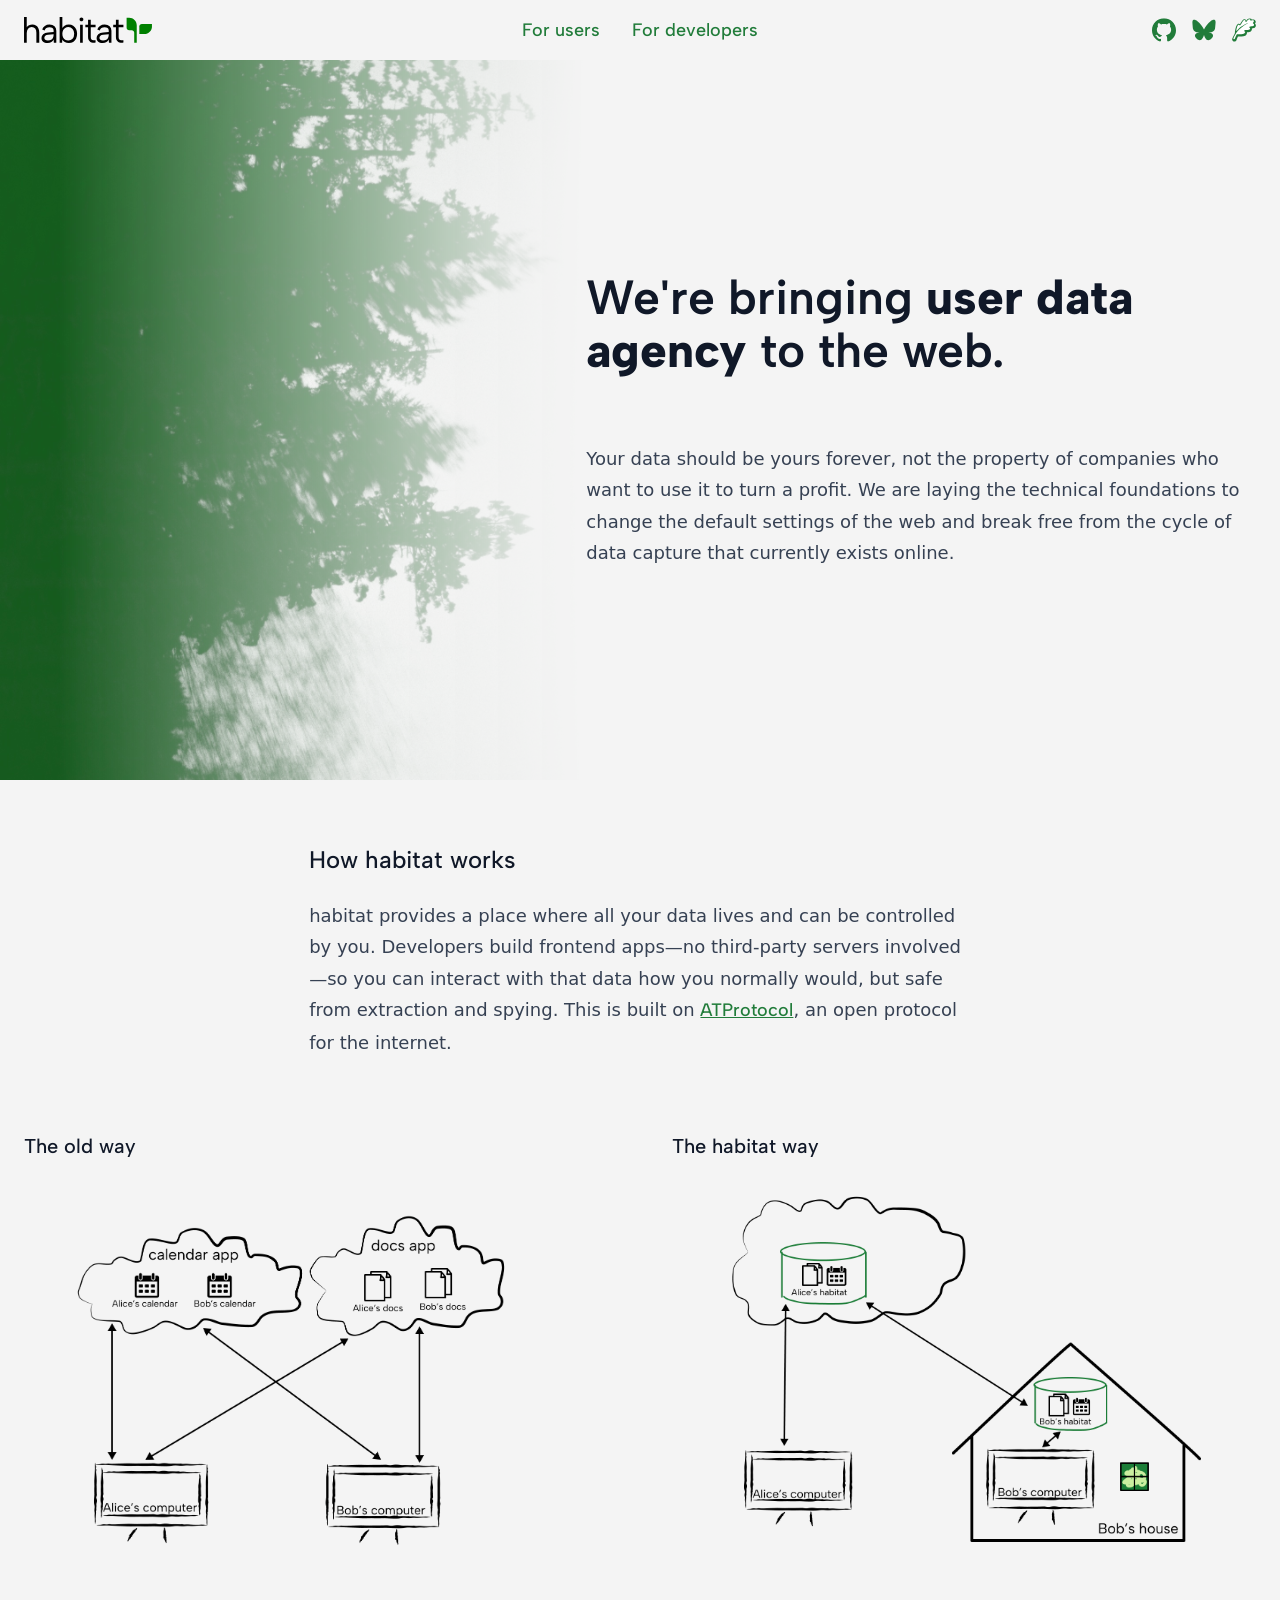
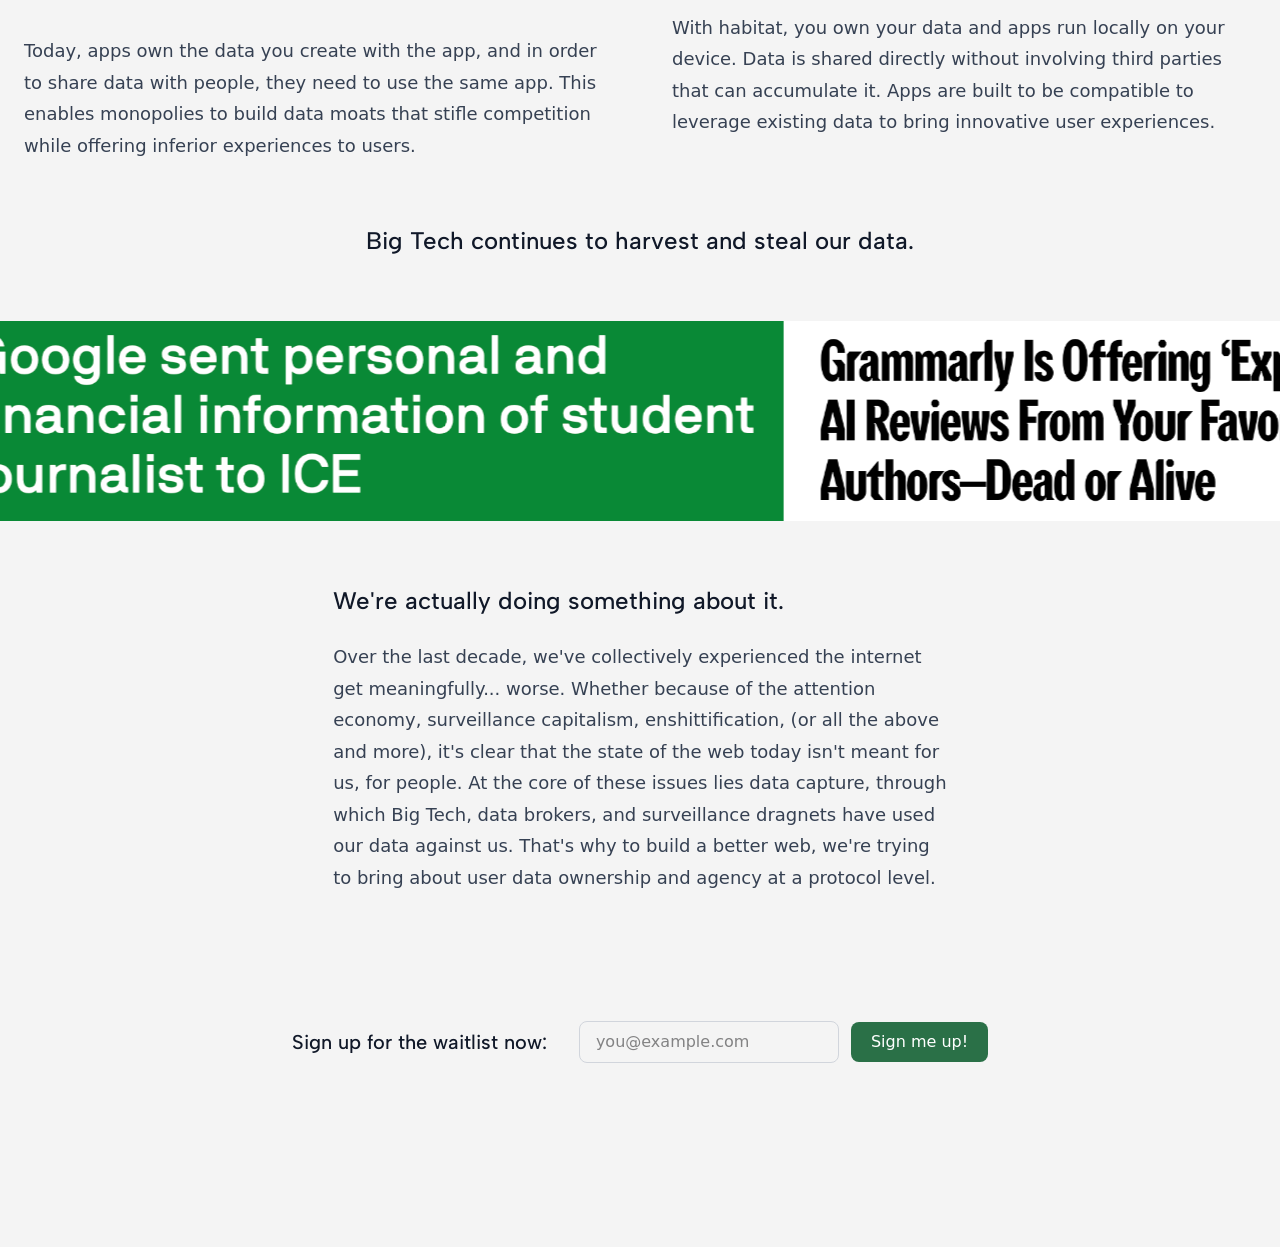
==== commit 2290822b: "more image optimization + page title" ====
--- a/index.html
+++ b/index.html
@@ -1,4 +1,4 @@
-<!DOCTYPE html><html lang="en"> <head><meta charset="utf-8"><link rel="icon" type="image/svg+xml" href="/favicon.svg"><link rel="icon" href="/favicon.ico"><meta name="viewport" content="width=device-width, initial-scale=1.0"><meta name="generator" content="Astro v6.0.4"><title>Habitat</title><meta property="og:title" content="Habitat"><meta property="og:image" content="https://habitat.network/trees2.jpeg"><meta name="twitter:card" content="summary_large_image"><meta name="twitter:image" content="https://habitat.network/trees2.jpeg"><meta name="astro-view-transitions-enabled" content="true"><meta name="astro-view-transitions-fallback" content="animate"><script type="module" src="/_astro/ClientRouter.astro_astro_type_script_index_0_lang.DmQZLfuR.js"></script><link rel="stylesheet" href="/_astro/WaitlistForm.dtdrEjk_.css"></head>  <header class="flex justify-between px-6 py-4 items-center sticky top-0 z-10 bg-[#f4f4f4]"> <div class="flex-1"> <a href="/"><img src="/habitat-wordmark.svg" class="w-32"></a> </div> <!-- Desktop nav --> <nav class="hidden md:flex text-lg gap-8"> <a href="/users">For users</a> <a href="/developers">For developers</a> </nav> <div class="hidden md:flex flex-1 justify-end gap-4 items-center"> <a href="https://github.com/habitat-network/habitat" aria-label="GitHub"> <svg class="w-6 h-6" viewBox="0 0 98 96" fill="none" xmlns="http://www.w3.org/2000/svg"><g clip-path="url(#clip0_730_27126)"><path d="M41.4395 69.3848C28.8066 67.8535 19.9062 58.7617 19.9062 46.9902C19.9062 42.2051 21.6289 37.0371 24.5 33.5918C23.2559 30.4336 23.4473 23.7344 24.8828 20.959C28.7109 20.4805 33.8789 22.4902 36.9414 25.2656C40.5781 24.1172 44.4062 23.543 49.0957 23.543C53.7852 23.543 57.6133 24.1172 61.0586 25.1699C64.0254 22.4902 69.2891 20.4805 73.1172 20.959C74.457 23.543 74.6484 30.2422 73.4043 33.4961C76.4668 37.1328 78.0937 42.0137 78.0937 46.9902C78.0937 58.7617 69.1934 67.6621 56.3691 69.2891C59.623 71.3945 61.8242 75.9883 61.8242 81.252L61.8242 91.2051C61.8242 94.0762 64.2168 95.7031 67.0879 94.5547C84.4102 87.9512 98 70.6289 98 49.1914C98 22.1074 75.9883 6.69539e-07 48.9043 4.309e-07C21.8203 1.92261e-07 -1.9479e-07 22.1074 -4.3343e-07 49.1914C-6.20631e-07 70.4375 13.4941 88.0469 31.6777 94.6504C34.2617 95.6074 36.75 93.8848 36.75 91.3008L36.75 83.6445C35.4102 84.2188 33.6875 84.6016 32.1562 84.6016C25.8398 84.6016 22.1074 81.1563 19.4277 74.7441C18.375 72.1602 17.2266 70.6289 15.0254 70.3418C13.877 70.2461 13.4941 69.7676 13.4941 69.1934C13.4941 68.0449 15.4082 67.1836 17.3223 67.1836C20.0977 67.1836 22.4902 68.9063 24.9785 72.4473C26.8926 75.2227 28.9023 76.4668 31.2949 76.4668C33.6875 76.4668 35.2187 75.6055 37.4199 73.4043C39.0469 71.7773 40.291 70.3418 41.4395 69.3848Z" fill="currentColor"></path></g><defs><clipPath id="clip0_730_27126"><rect width="98" height="96" fill="white"></rect></clipPath></defs></svg> </a> <a href="https://bsky.app/profile/habitat.network" aria-label="Bluesky"> <svg class="w-6 h-6" viewBox="0 0 600 530" xmlns="http://www.w3.org/2000/svg"><path d="m135.72 44.03c66.496 49.921 138.02 151.14 164.28 205.46 26.262-54.316 97.782-155.54 164.28-205.46 47.98-36.021 125.72-63.892 125.72 24.795 0 17.712-10.155 148.79-16.111 170.07-20.703 73.984-96.144 92.854-163.25 81.433 117.3 19.964 147.14 86.092 82.697 152.22-122.39 125.59-175.91-31.511-189.63-71.766-2.514-7.3797-3.6904-10.832-3.7077-7.8964-0.0174-2.9357-1.1937 0.51669-3.7077 7.8964-13.714 40.255-67.233 197.36-189.63 71.766-64.444-66.128-34.605-132.26 82.697-152.22-67.108 11.421-142.55-7.4491-163.25-81.433-5.9562-21.282-16.111-152.36-16.111-170.07 0-88.687 77.742-60.816 125.72-24.795z" fill="currentColor"></path></svg> </a> <a href="https://habitat.leaflet.pub" aria-label="Leaflet"> <svg class="w-6 h-6" viewBox="0 0 64 64" fill="none" xmlns="http://www.w3.org/2000/svg"><path fill-rule="evenodd" clip-rule="evenodd" d="M6.19354 43.7615C4.02326 47.9529 2.3971 50.6787 0.825968 54.5903C-0.40065 57.6442 1.08066 61.1142 4.13453 62.3408C7.18841 63.5675 10.6584 62.0862 11.8851 59.0323C12.1956 58.2591 12.4949 57.4976 12.784 56.7619L12.7867 56.755C13.8877 53.9534 14.8372 51.5562 15.9859 49.3971C17.2796 49.3269 18.7589 49.3161 20.4268 49.3067L20.6365 49.3056C23.6784 49.2888 27.3433 49.2687 30.5036 48.629C33.6657 47.989 37.5791 46.476 39.3089 42.4233C39.7772 41.3263 40.2521 39.7069 39.8363 38.0619C39.9611 38.0618 40.0889 38.0618 40.2201 38.0618C40.2903 38.0618 40.3619 38.0618 40.4348 38.0619C42.1036 38.063 44.452 38.0645 46.5513 37.4934C49.0009 36.8271 51.5766 35.2492 52.7066 31.9254C53.115 30.7244 53.1906 29.4632 52.8381 28.2712C52.9461 28.2521 53.0569 28.2327 53.1706 28.2127C53.2252 28.2032 53.2807 28.1935 53.3369 28.1837C54.7713 27.933 56.6912 27.5974 58.3315 26.9838C59.9271 26.3869 62.5489 25.0534 63.3345 21.9971C63.7822 20.2552 63.7353 18.411 62.7294 16.7456C62.3111 16.0531 61.779 15.5078 61.3069 15.1057C61.7466 14.5555 62.3058 13.79 62.6909 12.9455C63.3591 11.4803 63.7036 9.32754 62.3369 7.22123C60.7856 4.83067 58.1256 4.41306 56.8098 4.30487C55.4415 4.19236 53.9707 4.31254 52.9137 4.40806C52.7702 4.05645 52.5725 3.68669 52.2993 3.32178C50.832 1.36219 48.5559 1.19749 47.2748 1.23194C44.6865 1.30155 42.6621 2.45002 41.1987 3.64119C40.4307 4.26635 38.6031 6.82233 38.0052 7.48715C38.0052 5.10325 35.7086 3.89003 34.0939 3.64119C30.959 3.15806 29.0173 5.17673 27.2122 7.48715C24.962 10.3672 23.22 14.0741 21.1617 16.8593C20.4523 16.3978 19.6125 15.3179 18.2694 15.3803C16.0564 15.4831 14.5863 16.9832 13.6351 18.0097C11.9797 19.796 10.9264 23.0413 10.2095 25.4575C9.43004 28.9535 8.89843 30.4276 8.26688 34.2604C7.8913 36.5398 7.70089 38.3385 7.70089 40.8839C7.27002 41.7282 6.77687 42.635 6.19354 43.7615Z" fill="currentColor"></path><path fill-rule="evenodd" clip-rule="evenodd" d="M18.9944 18.4871C19.6421 19.0561 20.4012 19.7231 22.0388 19.1533C23.1095 18.7808 24.4933 16.3538 26.0373 13.6458C28.2942 9.68748 30.8934 5.12877 33.3576 5.50855C36.3301 5.96665 36.1471 7.6122 36.0064 8.87787C35.9077 9.76563 35.8298 10.4665 36.8761 10.4396C37.9419 10.4122 38.9792 9.15957 40.1829 7.70596C41.8456 5.69807 43.826 3.30666 46.6379 3.23104C48.6204 3.17772 48.5891 4.03205 48.5574 4.89842C48.5371 5.45219 48.5166 6.01088 49.0218 6.34062C49.5194 6.66547 50.7707 6.55195 52.2092 6.42146C54.5154 6.21226 57.3027 5.95942 58.2369 7.39914C59.0583 8.66485 58.0119 9.92284 57.0089 11.1286C56.1594 12.1499 55.341 13.1337 55.7152 14.0531C56.0204 14.8031 56.647 15.2257 57.2613 15.64C58.2659 16.3175 59.2375 16.9727 58.7159 19.0019C58.1644 21.1475 54.8463 21.7286 51.7361 22.2733C49.1306 22.7296 46.6709 23.1603 46.106 24.4639C45.7516 25.2816 46.3394 25.6623 46.9979 26.0889C47.7849 26.5986 48.673 27.1739 48.1751 28.6384C47.011 32.0622 43.1238 32.0622 39.4756 32.0623C36.3442 32.0623 33.3888 32.0624 32.4827 34.2275C31.9596 35.4776 32.7514 35.6982 33.6201 35.9404C34.6836 36.2368 35.8623 36.5653 34.8856 38.8535C33.0165 43.2324 26.0433 43.2715 19.6599 43.3073C17.3193 43.3205 15.058 43.3332 13.1567 43.5592C12.9396 43.585 12.7471 43.7095 12.6334 43.8962C10.8838 46.767 9.64296 49.9245 8.31937 53.2926C8.0286 54.0325 7.73384 54.7825 7.42881 55.542C7.02558 56.5459 5.88485 57.0328 4.88093 56.6296C3.877 56.2264 3.39005 55.0857 3.79328 54.0817C5.29513 50.3426 7.02775 46.9042 8.92229 43.7479C12.0142 38.0542 18.109 31.0686 24.5542 25.8207C30.2889 21.0461 35.7654 17.4724 42.1392 14.7607C42.9371 14.4212 42.7002 13.4882 41.8673 13.7289C36.2143 15.3625 31.2171 18.6029 26.0373 21.8684C20.4035 25.4201 15.6824 30.2231 12.7771 33.7151C12.2649 34.3308 11.1447 33.8245 11.306 33.04C12.5677 26.9025 13.87 21.27 15.7789 19.2101C17.5913 17.2543 18.2114 17.7992 18.9944 18.4871Z" fill="white"></path></svg> </a> </div> <!-- Mobile menu --> <details class="md:hidden relative"> <summary class="list-none cursor-pointer [&::-webkit-details-marker]:hidden"> <svg xmlns="http://www.w3.org/2000/svg" class="w-6 h-6" fill="none" viewBox="0 0 24 24" stroke="currentColor"> <path stroke-linecap="round" stroke-linejoin="round" stroke-width="2" d="M4 6h16M4 12h16M4 18h16"></path> </svg> </summary> <div class="absolute right-0 top-full mt-2 bg-[#f4f4f4] border border-gray-300 rounded-lg p-4 flex flex-col gap-4 min-w-48 shadow-lg z-20"> <nav class="flex flex-col gap-3 text-lg"> <a href="/users">For users</a> <a href="/developers">For developers</a> </nav> <hr class="border-gray-300"> <div class="flex gap-4"> <a href="https://github.com/habitat-network/habitat" aria-label="GitHub"> <svg class="w-6 h-6" viewBox="0 0 98 96" fill="none" xmlns="http://www.w3.org/2000/svg"><g clip-path="url(#clip0_730_27126)"><path d="M41.4395 69.3848C28.8066 67.8535 19.9062 58.7617 19.9062 46.9902C19.9062 42.2051 21.6289 37.0371 24.5 33.5918C23.2559 30.4336 23.4473 23.7344 24.8828 20.959C28.7109 20.4805 33.8789 22.4902 36.9414 25.2656C40.5781 24.1172 44.4062 23.543 49.0957 23.543C53.7852 23.543 57.6133 24.1172 61.0586 25.1699C64.0254 22.4902 69.2891 20.4805 73.1172 20.959C74.457 23.543 74.6484 30.2422 73.4043 33.4961C76.4668 37.1328 78.0937 42.0137 78.0937 46.9902C78.0937 58.7617 69.1934 67.6621 56.3691 69.2891C59.623 71.3945 61.8242 75.9883 61.8242 81.252L61.8242 91.2051C61.8242 94.0762 64.2168 95.7031 67.0879 94.5547C84.4102 87.9512 98 70.6289 98 49.1914C98 22.1074 75.9883 6.69539e-07 48.9043 4.309e-07C21.8203 1.92261e-07 -1.9479e-07 22.1074 -4.3343e-07 49.1914C-6.20631e-07 70.4375 13.4941 88.0469 31.6777 94.6504C34.2617 95.6074 36.75 93.8848 36.75 91.3008L36.75 83.6445C35.4102 84.2188 33.6875 84.6016 32.1562 84.6016C25.8398 84.6016 22.1074 81.1563 19.4277 74.7441C18.375 72.1602 17.2266 70.6289 15.0254 70.3418C13.877 70.2461 13.4941 69.7676 13.4941 69.1934C13.4941 68.0449 15.4082 67.1836 17.3223 67.1836C20.0977 67.1836 22.4902 68.9063 24.9785 72.4473C26.8926 75.2227 28.9023 76.4668 31.2949 76.4668C33.6875 76.4668 35.2187 75.6055 37.4199 73.4043C39.0469 71.7773 40.291 70.3418 41.4395 69.3848Z" fill="currentColor"></path></g><defs><clipPath id="clip0_730_27126"><rect width="98" height="96" fill="white"></rect></clipPath></defs></svg> </a> <a href="https://bsky.app/profile/habitat.network" aria-label="Bluesky"> <svg class="w-6 h-6" viewBox="0 0 600 530" xmlns="http://www.w3.org/2000/svg"><path d="m135.72 44.03c66.496 49.921 138.02 151.14 164.28 205.46 26.262-54.316 97.782-155.54 164.28-205.46 47.98-36.021 125.72-63.892 125.72 24.795 0 17.712-10.155 148.79-16.111 170.07-20.703 73.984-96.144 92.854-163.25 81.433 117.3 19.964 147.14 86.092 82.697 152.22-122.39 125.59-175.91-31.511-189.63-71.766-2.514-7.3797-3.6904-10.832-3.7077-7.8964-0.0174-2.9357-1.1937 0.51669-3.7077 7.8964-13.714 40.255-67.233 197.36-189.63 71.766-64.444-66.128-34.605-132.26 82.697-152.22-67.108 11.421-142.55-7.4491-163.25-81.433-5.9562-21.282-16.111-152.36-16.111-170.07 0-88.687 77.742-60.816 125.72-24.795z" fill="currentColor"></path></svg> </a> <a href="https://habitat.leaflet.pub" aria-label="Leaflet"> <svg class="w-6 h-6" viewBox="0 0 64 64" fill="none" xmlns="http://www.w3.org/2000/svg"><path fill-rule="evenodd" clip-rule="evenodd" d="M6.19354 43.7615C4.02326 47.9529 2.3971 50.6787 0.825968 54.5903C-0.40065 57.6442 1.08066 61.1142 4.13453 62.3408C7.18841 63.5675 10.6584 62.0862 11.8851 59.0323C12.1956 58.2591 12.4949 57.4976 12.784 56.7619L12.7867 56.755C13.8877 53.9534 14.8372 51.5562 15.9859 49.3971C17.2796 49.3269 18.7589 49.3161 20.4268 49.3067L20.6365 49.3056C23.6784 49.2888 27.3433 49.2687 30.5036 48.629C33.6657 47.989 37.5791 46.476 39.3089 42.4233C39.7772 41.3263 40.2521 39.7069 39.8363 38.0619C39.9611 38.0618 40.0889 38.0618 40.2201 38.0618C40.2903 38.0618 40.3619 38.0618 40.4348 38.0619C42.1036 38.063 44.452 38.0645 46.5513 37.4934C49.0009 36.8271 51.5766 35.2492 52.7066 31.9254C53.115 30.7244 53.1906 29.4632 52.8381 28.2712C52.9461 28.2521 53.0569 28.2327 53.1706 28.2127C53.2252 28.2032 53.2807 28.1935 53.3369 28.1837C54.7713 27.933 56.6912 27.5974 58.3315 26.9838C59.9271 26.3869 62.5489 25.0534 63.3345 21.9971C63.7822 20.2552 63.7353 18.411 62.7294 16.7456C62.3111 16.0531 61.779 15.5078 61.3069 15.1057C61.7466 14.5555 62.3058 13.79 62.6909 12.9455C63.3591 11.4803 63.7036 9.32754 62.3369 7.22123C60.7856 4.83067 58.1256 4.41306 56.8098 4.30487C55.4415 4.19236 53.9707 4.31254 52.9137 4.40806C52.7702 4.05645 52.5725 3.68669 52.2993 3.32178C50.832 1.36219 48.5559 1.19749 47.2748 1.23194C44.6865 1.30155 42.6621 2.45002 41.1987 3.64119C40.4307 4.26635 38.6031 6.82233 38.0052 7.48715C38.0052 5.10325 35.7086 3.89003 34.0939 3.64119C30.959 3.15806 29.0173 5.17673 27.2122 7.48715C24.962 10.3672 23.22 14.0741 21.1617 16.8593C20.4523 16.3978 19.6125 15.3179 18.2694 15.3803C16.0564 15.4831 14.5863 16.9832 13.6351 18.0097C11.9797 19.796 10.9264 23.0413 10.2095 25.4575C9.43004 28.9535 8.89843 30.4276 8.26688 34.2604C7.8913 36.5398 7.70089 38.3385 7.70089 40.8839C7.27002 41.7282 6.77687 42.635 6.19354 43.7615Z" fill="currentColor"></path><path fill-rule="evenodd" clip-rule="evenodd" d="M18.9944 18.4871C19.6421 19.0561 20.4012 19.7231 22.0388 19.1533C23.1095 18.7808 24.4933 16.3538 26.0373 13.6458C28.2942 9.68748 30.8934 5.12877 33.3576 5.50855C36.3301 5.96665 36.1471 7.6122 36.0064 8.87787C35.9077 9.76563 35.8298 10.4665 36.8761 10.4396C37.9419 10.4122 38.9792 9.15957 40.1829 7.70596C41.8456 5.69807 43.826 3.30666 46.6379 3.23104C48.6204 3.17772 48.5891 4.03205 48.5574 4.89842C48.5371 5.45219 48.5166 6.01088 49.0218 6.34062C49.5194 6.66547 50.7707 6.55195 52.2092 6.42146C54.5154 6.21226 57.3027 5.95942 58.2369 7.39914C59.0583 8.66485 58.0119 9.92284 57.0089 11.1286C56.1594 12.1499 55.341 13.1337 55.7152 14.0531C56.0204 14.8031 56.647 15.2257 57.2613 15.64C58.2659 16.3175 59.2375 16.9727 58.7159 19.0019C58.1644 21.1475 54.8463 21.7286 51.7361 22.2733C49.1306 22.7296 46.6709 23.1603 46.106 24.4639C45.7516 25.2816 46.3394 25.6623 46.9979 26.0889C47.7849 26.5986 48.673 27.1739 48.1751 28.6384C47.011 32.0622 43.1238 32.0622 39.4756 32.0623C36.3442 32.0623 33.3888 32.0624 32.4827 34.2275C31.9596 35.4776 32.7514 35.6982 33.6201 35.9404C34.6836 36.2368 35.8623 36.5653 34.8856 38.8535C33.0165 43.2324 26.0433 43.2715 19.6599 43.3073C17.3193 43.3205 15.058 43.3332 13.1567 43.5592C12.9396 43.585 12.7471 43.7095 12.6334 43.8962C10.8838 46.767 9.64296 49.9245 8.31937 53.2926C8.0286 54.0325 7.73384 54.7825 7.42881 55.542C7.02558 56.5459 5.88485 57.0328 4.88093 56.6296C3.877 56.2264 3.39005 55.0857 3.79328 54.0817C5.29513 50.3426 7.02775 46.9042 8.92229 43.7479C12.0142 38.0542 18.109 31.0686 24.5542 25.8207C30.2889 21.0461 35.7654 17.4724 42.1392 14.7607C42.9371 14.4212 42.7002 13.4882 41.8673 13.7289C36.2143 15.3625 31.2171 18.6029 26.0373 21.8684C20.4035 25.4201 15.6824 30.2231 12.7771 33.7151C12.2649 34.3308 11.1447 33.8245 11.306 33.04C12.5677 26.9025 13.87 21.27 15.7789 19.2101C17.5913 17.2543 18.2114 17.7992 18.9944 18.4871Z" fill="white"></path></svg> </a> </div> </div> </details> </header> <main class="flex flex-col gap-16"> <!-- Section 1 --> <section id="section-1" class="flex w-full items-stretch"> <div class="hero-background flex-1 min-w-24"></div> <div class="flex flex-col items-start justify-center gap-16 pr-8"> <div class="prose ml-auto py-8 flex flex-col"> <h1>We're bringing <b style="font-weight: 800;">user data agency</b> to the web.</h1> <p>
+<!DOCTYPE html><html lang="en"> <head><meta charset="utf-8"><link rel="icon" type="image/svg+xml" href="/favicon.svg"><link rel="icon" href="/favicon.ico"><meta name="viewport" content="width=device-width, initial-scale=1.0"><meta name="generator" content="Astro v6.0.4"><title>habitat</title><meta property="og:title" content="habitat"><meta property="og:image" content="https://habitat.network/trees2.jpeg"><meta name="twitter:card" content="summary_large_image"><meta name="twitter:image" content="https://habitat.network/trees2.jpeg"><meta name="astro-view-transitions-enabled" content="true"><meta name="astro-view-transitions-fallback" content="animate"><script type="module" src="/_astro/ClientRouter.astro_astro_type_script_index_0_lang.DmQZLfuR.js"></script><link rel="stylesheet" href="/_astro/_astro_assets.BQ6OVMJp.css"></head>  <header class="flex justify-between px-6 py-4 items-center sticky top-0 z-10 bg-[#f4f4f4]"> <div class="flex-1"> <a href="/"><img src="/habitat-wordmark.svg" class="w-32"></a> </div> <!-- Desktop nav --> <nav class="hidden md:flex text-lg gap-8"> <a href="/users">For users</a> <a href="/developers">For developers</a> </nav> <div class="hidden md:flex flex-1 justify-end gap-4 items-center"> <a href="https://github.com/habitat-network/habitat" aria-label="GitHub"> <svg class="w-6 h-6" viewBox="0 0 98 96" fill="none" xmlns="http://www.w3.org/2000/svg"><g clip-path="url(#clip0_730_27126)"><path d="M41.4395 69.3848C28.8066 67.8535 19.9062 58.7617 19.9062 46.9902C19.9062 42.2051 21.6289 37.0371 24.5 33.5918C23.2559 30.4336 23.4473 23.7344 24.8828 20.959C28.7109 20.4805 33.8789 22.4902 36.9414 25.2656C40.5781 24.1172 44.4062 23.543 49.0957 23.543C53.7852 23.543 57.6133 24.1172 61.0586 25.1699C64.0254 22.4902 69.2891 20.4805 73.1172 20.959C74.457 23.543 74.6484 30.2422 73.4043 33.4961C76.4668 37.1328 78.0937 42.0137 78.0937 46.9902C78.0937 58.7617 69.1934 67.6621 56.3691 69.2891C59.623 71.3945 61.8242 75.9883 61.8242 81.252L61.8242 91.2051C61.8242 94.0762 64.2168 95.7031 67.0879 94.5547C84.4102 87.9512 98 70.6289 98 49.1914C98 22.1074 75.9883 6.69539e-07 48.9043 4.309e-07C21.8203 1.92261e-07 -1.9479e-07 22.1074 -4.3343e-07 49.1914C-6.20631e-07 70.4375 13.4941 88.0469 31.6777 94.6504C34.2617 95.6074 36.75 93.8848 36.75 91.3008L36.75 83.6445C35.4102 84.2188 33.6875 84.6016 32.1562 84.6016C25.8398 84.6016 22.1074 81.1563 19.4277 74.7441C18.375 72.1602 17.2266 70.6289 15.0254 70.3418C13.877 70.2461 13.4941 69.7676 13.4941 69.1934C13.4941 68.0449 15.4082 67.1836 17.3223 67.1836C20.0977 67.1836 22.4902 68.9063 24.9785 72.4473C26.8926 75.2227 28.9023 76.4668 31.2949 76.4668C33.6875 76.4668 35.2187 75.6055 37.4199 73.4043C39.0469 71.7773 40.291 70.3418 41.4395 69.3848Z" fill="currentColor"></path></g><defs><clipPath id="clip0_730_27126"><rect width="98" height="96" fill="white"></rect></clipPath></defs></svg> </a> <a href="https://bsky.app/profile/habitat.network" aria-label="Bluesky"> <svg class="w-6 h-6" viewBox="0 0 600 530" xmlns="http://www.w3.org/2000/svg"><path d="m135.72 44.03c66.496 49.921 138.02 151.14 164.28 205.46 26.262-54.316 97.782-155.54 164.28-205.46 47.98-36.021 125.72-63.892 125.72 24.795 0 17.712-10.155 148.79-16.111 170.07-20.703 73.984-96.144 92.854-163.25 81.433 117.3 19.964 147.14 86.092 82.697 152.22-122.39 125.59-175.91-31.511-189.63-71.766-2.514-7.3797-3.6904-10.832-3.7077-7.8964-0.0174-2.9357-1.1937 0.51669-3.7077 7.8964-13.714 40.255-67.233 197.36-189.63 71.766-64.444-66.128-34.605-132.26 82.697-152.22-67.108 11.421-142.55-7.4491-163.25-81.433-5.9562-21.282-16.111-152.36-16.111-170.07 0-88.687 77.742-60.816 125.72-24.795z" fill="currentColor"></path></svg> </a> <a href="https://habitat.leaflet.pub" aria-label="Leaflet"> <svg class="w-6 h-6" viewBox="0 0 64 64" fill="none" xmlns="http://www.w3.org/2000/svg"><path fill-rule="evenodd" clip-rule="evenodd" d="M6.19354 43.7615C4.02326 47.9529 2.3971 50.6787 0.825968 54.5903C-0.40065 57.6442 1.08066 61.1142 4.13453 62.3408C7.18841 63.5675 10.6584 62.0862 11.8851 59.0323C12.1956 58.2591 12.4949 57.4976 12.784 56.7619L12.7867 56.755C13.8877 53.9534 14.8372 51.5562 15.9859 49.3971C17.2796 49.3269 18.7589 49.3161 20.4268 49.3067L20.6365 49.3056C23.6784 49.2888 27.3433 49.2687 30.5036 48.629C33.6657 47.989 37.5791 46.476 39.3089 42.4233C39.7772 41.3263 40.2521 39.7069 39.8363 38.0619C39.9611 38.0618 40.0889 38.0618 40.2201 38.0618C40.2903 38.0618 40.3619 38.0618 40.4348 38.0619C42.1036 38.063 44.452 38.0645 46.5513 37.4934C49.0009 36.8271 51.5766 35.2492 52.7066 31.9254C53.115 30.7244 53.1906 29.4632 52.8381 28.2712C52.9461 28.2521 53.0569 28.2327 53.1706 28.2127C53.2252 28.2032 53.2807 28.1935 53.3369 28.1837C54.7713 27.933 56.6912 27.5974 58.3315 26.9838C59.9271 26.3869 62.5489 25.0534 63.3345 21.9971C63.7822 20.2552 63.7353 18.411 62.7294 16.7456C62.3111 16.0531 61.779 15.5078 61.3069 15.1057C61.7466 14.5555 62.3058 13.79 62.6909 12.9455C63.3591 11.4803 63.7036 9.32754 62.3369 7.22123C60.7856 4.83067 58.1256 4.41306 56.8098 4.30487C55.4415 4.19236 53.9707 4.31254 52.9137 4.40806C52.7702 4.05645 52.5725 3.68669 52.2993 3.32178C50.832 1.36219 48.5559 1.19749 47.2748 1.23194C44.6865 1.30155 42.6621 2.45002 41.1987 3.64119C40.4307 4.26635 38.6031 6.82233 38.0052 7.48715C38.0052 5.10325 35.7086 3.89003 34.0939 3.64119C30.959 3.15806 29.0173 5.17673 27.2122 7.48715C24.962 10.3672 23.22 14.0741 21.1617 16.8593C20.4523 16.3978 19.6125 15.3179 18.2694 15.3803C16.0564 15.4831 14.5863 16.9832 13.6351 18.0097C11.9797 19.796 10.9264 23.0413 10.2095 25.4575C9.43004 28.9535 8.89843 30.4276 8.26688 34.2604C7.8913 36.5398 7.70089 38.3385 7.70089 40.8839C7.27002 41.7282 6.77687 42.635 6.19354 43.7615Z" fill="currentColor"></path><path fill-rule="evenodd" clip-rule="evenodd" d="M18.9944 18.4871C19.6421 19.0561 20.4012 19.7231 22.0388 19.1533C23.1095 18.7808 24.4933 16.3538 26.0373 13.6458C28.2942 9.68748 30.8934 5.12877 33.3576 5.50855C36.3301 5.96665 36.1471 7.6122 36.0064 8.87787C35.9077 9.76563 35.8298 10.4665 36.8761 10.4396C37.9419 10.4122 38.9792 9.15957 40.1829 7.70596C41.8456 5.69807 43.826 3.30666 46.6379 3.23104C48.6204 3.17772 48.5891 4.03205 48.5574 4.89842C48.5371 5.45219 48.5166 6.01088 49.0218 6.34062C49.5194 6.66547 50.7707 6.55195 52.2092 6.42146C54.5154 6.21226 57.3027 5.95942 58.2369 7.39914C59.0583 8.66485 58.0119 9.92284 57.0089 11.1286C56.1594 12.1499 55.341 13.1337 55.7152 14.0531C56.0204 14.8031 56.647 15.2257 57.2613 15.64C58.2659 16.3175 59.2375 16.9727 58.7159 19.0019C58.1644 21.1475 54.8463 21.7286 51.7361 22.2733C49.1306 22.7296 46.6709 23.1603 46.106 24.4639C45.7516 25.2816 46.3394 25.6623 46.9979 26.0889C47.7849 26.5986 48.673 27.1739 48.1751 28.6384C47.011 32.0622 43.1238 32.0622 39.4756 32.0623C36.3442 32.0623 33.3888 32.0624 32.4827 34.2275C31.9596 35.4776 32.7514 35.6982 33.6201 35.9404C34.6836 36.2368 35.8623 36.5653 34.8856 38.8535C33.0165 43.2324 26.0433 43.2715 19.6599 43.3073C17.3193 43.3205 15.058 43.3332 13.1567 43.5592C12.9396 43.585 12.7471 43.7095 12.6334 43.8962C10.8838 46.767 9.64296 49.9245 8.31937 53.2926C8.0286 54.0325 7.73384 54.7825 7.42881 55.542C7.02558 56.5459 5.88485 57.0328 4.88093 56.6296C3.877 56.2264 3.39005 55.0857 3.79328 54.0817C5.29513 50.3426 7.02775 46.9042 8.92229 43.7479C12.0142 38.0542 18.109 31.0686 24.5542 25.8207C30.2889 21.0461 35.7654 17.4724 42.1392 14.7607C42.9371 14.4212 42.7002 13.4882 41.8673 13.7289C36.2143 15.3625 31.2171 18.6029 26.0373 21.8684C20.4035 25.4201 15.6824 30.2231 12.7771 33.7151C12.2649 34.3308 11.1447 33.8245 11.306 33.04C12.5677 26.9025 13.87 21.27 15.7789 19.2101C17.5913 17.2543 18.2114 17.7992 18.9944 18.4871Z" fill="white"></path></svg> </a> </div> <!-- Mobile menu --> <details class="md:hidden relative"> <summary class="list-none cursor-pointer [&::-webkit-details-marker]:hidden"> <svg xmlns="http://www.w3.org/2000/svg" class="w-6 h-6" fill="none" viewBox="0 0 24 24" stroke="currentColor"> <path stroke-linecap="round" stroke-linejoin="round" stroke-width="2" d="M4 6h16M4 12h16M4 18h16"></path> </svg> </summary> <div class="absolute right-0 top-full mt-2 bg-[#f4f4f4] border border-gray-300 rounded-lg p-4 flex flex-col gap-4 min-w-48 shadow-lg z-20"> <nav class="flex flex-col gap-3 text-lg"> <a href="/users">For users</a> <a href="/developers">For developers</a> </nav> <hr class="border-gray-300"> <div class="flex gap-4"> <a href="https://github.com/habitat-network/habitat" aria-label="GitHub"> <svg class="w-6 h-6" viewBox="0 0 98 96" fill="none" xmlns="http://www.w3.org/2000/svg"><g clip-path="url(#clip0_730_27126)"><path d="M41.4395 69.3848C28.8066 67.8535 19.9062 58.7617 19.9062 46.9902C19.9062 42.2051 21.6289 37.0371 24.5 33.5918C23.2559 30.4336 23.4473 23.7344 24.8828 20.959C28.7109 20.4805 33.8789 22.4902 36.9414 25.2656C40.5781 24.1172 44.4062 23.543 49.0957 23.543C53.7852 23.543 57.6133 24.1172 61.0586 25.1699C64.0254 22.4902 69.2891 20.4805 73.1172 20.959C74.457 23.543 74.6484 30.2422 73.4043 33.4961C76.4668 37.1328 78.0937 42.0137 78.0937 46.9902C78.0937 58.7617 69.1934 67.6621 56.3691 69.2891C59.623 71.3945 61.8242 75.9883 61.8242 81.252L61.8242 91.2051C61.8242 94.0762 64.2168 95.7031 67.0879 94.5547C84.4102 87.9512 98 70.6289 98 49.1914C98 22.1074 75.9883 6.69539e-07 48.9043 4.309e-07C21.8203 1.92261e-07 -1.9479e-07 22.1074 -4.3343e-07 49.1914C-6.20631e-07 70.4375 13.4941 88.0469 31.6777 94.6504C34.2617 95.6074 36.75 93.8848 36.75 91.3008L36.75 83.6445C35.4102 84.2188 33.6875 84.6016 32.1562 84.6016C25.8398 84.6016 22.1074 81.1563 19.4277 74.7441C18.375 72.1602 17.2266 70.6289 15.0254 70.3418C13.877 70.2461 13.4941 69.7676 13.4941 69.1934C13.4941 68.0449 15.4082 67.1836 17.3223 67.1836C20.0977 67.1836 22.4902 68.9063 24.9785 72.4473C26.8926 75.2227 28.9023 76.4668 31.2949 76.4668C33.6875 76.4668 35.2187 75.6055 37.4199 73.4043C39.0469 71.7773 40.291 70.3418 41.4395 69.3848Z" fill="currentColor"></path></g><defs><clipPath id="clip0_730_27126"><rect width="98" height="96" fill="white"></rect></clipPath></defs></svg> </a> <a href="https://bsky.app/profile/habitat.network" aria-label="Bluesky"> <svg class="w-6 h-6" viewBox="0 0 600 530" xmlns="http://www.w3.org/2000/svg"><path d="m135.72 44.03c66.496 49.921 138.02 151.14 164.28 205.46 26.262-54.316 97.782-155.54 164.28-205.46 47.98-36.021 125.72-63.892 125.72 24.795 0 17.712-10.155 148.79-16.111 170.07-20.703 73.984-96.144 92.854-163.25 81.433 117.3 19.964 147.14 86.092 82.697 152.22-122.39 125.59-175.91-31.511-189.63-71.766-2.514-7.3797-3.6904-10.832-3.7077-7.8964-0.0174-2.9357-1.1937 0.51669-3.7077 7.8964-13.714 40.255-67.233 197.36-189.63 71.766-64.444-66.128-34.605-132.26 82.697-152.22-67.108 11.421-142.55-7.4491-163.25-81.433-5.9562-21.282-16.111-152.36-16.111-170.07 0-88.687 77.742-60.816 125.72-24.795z" fill="currentColor"></path></svg> </a> <a href="https://habitat.leaflet.pub" aria-label="Leaflet"> <svg class="w-6 h-6" viewBox="0 0 64 64" fill="none" xmlns="http://www.w3.org/2000/svg"><path fill-rule="evenodd" clip-rule="evenodd" d="M6.19354 43.7615C4.02326 47.9529 2.3971 50.6787 0.825968 54.5903C-0.40065 57.6442 1.08066 61.1142 4.13453 62.3408C7.18841 63.5675 10.6584 62.0862 11.8851 59.0323C12.1956 58.2591 12.4949 57.4976 12.784 56.7619L12.7867 56.755C13.8877 53.9534 14.8372 51.5562 15.9859 49.3971C17.2796 49.3269 18.7589 49.3161 20.4268 49.3067L20.6365 49.3056C23.6784 49.2888 27.3433 49.2687 30.5036 48.629C33.6657 47.989 37.5791 46.476 39.3089 42.4233C39.7772 41.3263 40.2521 39.7069 39.8363 38.0619C39.9611 38.0618 40.0889 38.0618 40.2201 38.0618C40.2903 38.0618 40.3619 38.0618 40.4348 38.0619C42.1036 38.063 44.452 38.0645 46.5513 37.4934C49.0009 36.8271 51.5766 35.2492 52.7066 31.9254C53.115 30.7244 53.1906 29.4632 52.8381 28.2712C52.9461 28.2521 53.0569 28.2327 53.1706 28.2127C53.2252 28.2032 53.2807 28.1935 53.3369 28.1837C54.7713 27.933 56.6912 27.5974 58.3315 26.9838C59.9271 26.3869 62.5489 25.0534 63.3345 21.9971C63.7822 20.2552 63.7353 18.411 62.7294 16.7456C62.3111 16.0531 61.779 15.5078 61.3069 15.1057C61.7466 14.5555 62.3058 13.79 62.6909 12.9455C63.3591 11.4803 63.7036 9.32754 62.3369 7.22123C60.7856 4.83067 58.1256 4.41306 56.8098 4.30487C55.4415 4.19236 53.9707 4.31254 52.9137 4.40806C52.7702 4.05645 52.5725 3.68669 52.2993 3.32178C50.832 1.36219 48.5559 1.19749 47.2748 1.23194C44.6865 1.30155 42.6621 2.45002 41.1987 3.64119C40.4307 4.26635 38.6031 6.82233 38.0052 7.48715C38.0052 5.10325 35.7086 3.89003 34.0939 3.64119C30.959 3.15806 29.0173 5.17673 27.2122 7.48715C24.962 10.3672 23.22 14.0741 21.1617 16.8593C20.4523 16.3978 19.6125 15.3179 18.2694 15.3803C16.0564 15.4831 14.5863 16.9832 13.6351 18.0097C11.9797 19.796 10.9264 23.0413 10.2095 25.4575C9.43004 28.9535 8.89843 30.4276 8.26688 34.2604C7.8913 36.5398 7.70089 38.3385 7.70089 40.8839C7.27002 41.7282 6.77687 42.635 6.19354 43.7615Z" fill="currentColor"></path><path fill-rule="evenodd" clip-rule="evenodd" d="M18.9944 18.4871C19.6421 19.0561 20.4012 19.7231 22.0388 19.1533C23.1095 18.7808 24.4933 16.3538 26.0373 13.6458C28.2942 9.68748 30.8934 5.12877 33.3576 5.50855C36.3301 5.96665 36.1471 7.6122 36.0064 8.87787C35.9077 9.76563 35.8298 10.4665 36.8761 10.4396C37.9419 10.4122 38.9792 9.15957 40.1829 7.70596C41.8456 5.69807 43.826 3.30666 46.6379 3.23104C48.6204 3.17772 48.5891 4.03205 48.5574 4.89842C48.5371 5.45219 48.5166 6.01088 49.0218 6.34062C49.5194 6.66547 50.7707 6.55195 52.2092 6.42146C54.5154 6.21226 57.3027 5.95942 58.2369 7.39914C59.0583 8.66485 58.0119 9.92284 57.0089 11.1286C56.1594 12.1499 55.341 13.1337 55.7152 14.0531C56.0204 14.8031 56.647 15.2257 57.2613 15.64C58.2659 16.3175 59.2375 16.9727 58.7159 19.0019C58.1644 21.1475 54.8463 21.7286 51.7361 22.2733C49.1306 22.7296 46.6709 23.1603 46.106 24.4639C45.7516 25.2816 46.3394 25.6623 46.9979 26.0889C47.7849 26.5986 48.673 27.1739 48.1751 28.6384C47.011 32.0622 43.1238 32.0622 39.4756 32.0623C36.3442 32.0623 33.3888 32.0624 32.4827 34.2275C31.9596 35.4776 32.7514 35.6982 33.6201 35.9404C34.6836 36.2368 35.8623 36.5653 34.8856 38.8535C33.0165 43.2324 26.0433 43.2715 19.6599 43.3073C17.3193 43.3205 15.058 43.3332 13.1567 43.5592C12.9396 43.585 12.7471 43.7095 12.6334 43.8962C10.8838 46.767 9.64296 49.9245 8.31937 53.2926C8.0286 54.0325 7.73384 54.7825 7.42881 55.542C7.02558 56.5459 5.88485 57.0328 4.88093 56.6296C3.877 56.2264 3.39005 55.0857 3.79328 54.0817C5.29513 50.3426 7.02775 46.9042 8.92229 43.7479C12.0142 38.0542 18.109 31.0686 24.5542 25.8207C30.2889 21.0461 35.7654 17.4724 42.1392 14.7607C42.9371 14.4212 42.7002 13.4882 41.8673 13.7289C36.2143 15.3625 31.2171 18.6029 26.0373 21.8684C20.4035 25.4201 15.6824 30.2231 12.7771 33.7151C12.2649 34.3308 11.1447 33.8245 11.306 33.04C12.5677 26.9025 13.87 21.27 15.7789 19.2101C17.5913 17.2543 18.2114 17.7992 18.9944 18.4871Z" fill="white"></path></svg> </a> </div> </div> </details> </header> <main class="flex flex-col gap-16"> <!-- Section 1 --> <section id="section-1" class="flex w-full items-stretch"> <div class="hero-background flex-1 min-w-24"></div> <div class="flex flex-col items-start justify-center gap-16 pr-8"> <div class="prose ml-auto py-8 flex flex-col"> <h1>We're bringing <b style="font-weight: 800;">user data agency</b> to the web.</h1> <p>
 Your data should be yours forever, not the property of companies who want to use it to turn a profit. We are laying the technical foundations to change the default settings of the web and break free from the cycle of data capture that currently exists online.
 </p> </div> </div> </section> <!-- Section 2 --> <section id="section-2" class="flex flex-col items-center justify-center px-6 gap-8"> <div class="prose mb-10"> <h2>How habitat works</h2> <p>
 habitat provides a place where all your data lives and can be
--- a/_astro/_astro_assets.BQ6OVMJp.css
+++ b/_astro/_astro_assets.BQ6OVMJp.css
@@ -0,0 +1 @@
+@import"https://fonts.googleapis.com/css2?family=Albert+Sans:ital,wght@0,400;0,500;0,600;0,700;0,800&display=swap";@layer components;@layer properties{@supports (((-webkit-hyphens:none)) and (not (margin-trim:inline))) or ((-moz-orient:inline) and (not (color:rgb(from red r g b)))){*,:before,:after,::backdrop{--tw-rotate-x:initial;--tw-rotate-y:initial;--tw-rotate-z:initial;--tw-skew-x:initial;--tw-skew-y:initial;--tw-border-style:solid;--tw-font-weight:initial;--tw-shadow:0 0 #0000;--tw-shadow-color:initial;--tw-shadow-alpha:100%;--tw-inset-shadow:0 0 #0000;--tw-inset-shadow-color:initial;--tw-inset-shadow-alpha:100%;--tw-ring-color:initial;--tw-ring-shadow:0 0 #0000;--tw-inset-ring-color:initial;--tw-inset-ring-shadow:0 0 #0000;--tw-ring-inset:initial;--tw-ring-offset-width:0px;--tw-ring-offset-color:#fff;--tw-ring-offset-shadow:0 0 #0000;--tw-blur:initial;--tw-brightness:initial;--tw-contrast:initial;--tw-grayscale:initial;--tw-hue-rotate:initial;--tw-invert:initial;--tw-opacity:initial;--tw-saturate:initial;--tw-sepia:initial;--tw-drop-shadow:initial;--tw-drop-shadow-color:initial;--tw-drop-shadow-alpha:100%;--tw-drop-shadow-size:initial}}}@layer theme{:root,:host{--font-sans:ui-sans-serif, system-ui, sans-serif, "Apple Color Emoji", "Segoe UI Emoji", "Segoe UI Symbol", "Noto Color Emoji";--font-mono:ui-monospace, SFMono-Regular, Menlo, Monaco, Consolas, "Liberation Mono", "Courier New", monospace;--color-green-600:oklch(62.7% .194 149.214);--color-gray-300:oklch(87.2% .01 258.338);--color-white:#fff;--spacing:.25rem;--text-xs:.75rem;--text-xs--line-height:calc(1 / .75);--text-base:1rem;--text-base--line-height: 1.5 ;--text-lg:1.125rem;--text-lg--line-height:calc(1.75 / 1.125);--font-weight-medium:500;--radius-lg:.5rem;--default-transition-duration:.15s;--default-transition-timing-function:cubic-bezier(.4, 0, .2, 1);--default-font-family:var(--font-sans);--default-mono-font-family:var(--font-mono)}}@layer base{*,:after,:before,::backdrop{box-sizing:border-box;border:0 solid;margin:0;padding:0}::file-selector-button{box-sizing:border-box;border:0 solid;margin:0;padding:0}html,:host{-webkit-text-size-adjust:100%;tab-size:4;line-height:1.5;font-family:var(--default-font-family,ui-sans-serif, system-ui, sans-serif, "Apple Color Emoji", "Segoe UI Emoji", "Segoe UI Symbol", "Noto Color Emoji");font-feature-settings:var(--default-font-feature-settings,normal);font-variation-settings:var(--default-font-variation-settings,normal);-webkit-tap-highlight-color:transparent}hr{height:0;color:inherit;border-top-width:1px}abbr:where([title]){-webkit-text-decoration:underline dotted;text-decoration:underline dotted}h1,h2,h3,h4,h5,h6{font-size:inherit;font-weight:inherit}a{color:inherit;-webkit-text-decoration:inherit;text-decoration:inherit}b,strong{font-weight:bolder}code,kbd,samp,pre{font-family:var(--default-mono-font-family,ui-monospace, SFMono-Regular, Menlo, Monaco, Consolas, "Liberation Mono", "Courier New", monospace);font-feature-settings:var(--default-mono-font-feature-settings,normal);font-variation-settings:var(--default-mono-font-variation-settings,normal);font-size:1em}small{font-size:80%}sub,sup{vertical-align:baseline;font-size:75%;line-height:0;position:relative}sub{bottom:-.25em}sup{top:-.5em}table{text-indent:0;border-color:inherit;border-collapse:collapse}:-moz-focusring{outline:auto}progress{vertical-align:baseline}summary{display:list-item}ol,ul,menu{list-style:none}img,svg,video,canvas,audio,iframe,embed,object{vertical-align:middle;display:block}img,video{max-width:100%;height:auto}button,input,select,optgroup,textarea{font:inherit;font-feature-settings:inherit;font-variation-settings:inherit;letter-spacing:inherit;color:inherit;opacity:1;background-color:#0000;border-radius:0}::file-selector-button{font:inherit;font-feature-settings:inherit;font-variation-settings:inherit;letter-spacing:inherit;color:inherit;opacity:1;background-color:#0000;border-radius:0}:where(select:is([multiple],[size])) optgroup{font-weight:bolder}:where(select:is([multiple],[size])) optgroup option{padding-inline-start:20px}::file-selector-button{margin-inline-end:4px}::placeholder{opacity:1}@supports (not ((-webkit-appearance:-apple-pay-button))) or (contain-intrinsic-size:1px){::placeholder{color:currentColor}@supports (color:color-mix(in lab,red,red)){::placeholder{color:color-mix(in oklab,currentcolor 50%,transparent)}}}textarea{resize:vertical}::-webkit-search-decoration{-webkit-appearance:none}::-webkit-date-and-time-value{min-height:1lh;text-align:inherit}::-webkit-datetime-edit{display:inline-flex}::-webkit-datetime-edit-fields-wrapper{padding:0}::-webkit-datetime-edit{padding-block:0}::-webkit-datetime-edit-year-field{padding-block:0}::-webkit-datetime-edit-month-field{padding-block:0}::-webkit-datetime-edit-day-field{padding-block:0}::-webkit-datetime-edit-hour-field{padding-block:0}::-webkit-datetime-edit-minute-field{padding-block:0}::-webkit-datetime-edit-second-field{padding-block:0}::-webkit-datetime-edit-millisecond-field{padding-block:0}::-webkit-datetime-edit-meridiem-field{padding-block:0}::-webkit-calendar-picker-indicator{line-height:1}:-moz-ui-invalid{box-shadow:none}button,input:where([type=button],[type=reset],[type=submit]){appearance:button}::file-selector-button{appearance:button}::-webkit-inner-spin-button{height:auto}::-webkit-outer-spin-button{height:auto}[hidden]:where(:not([hidden=until-found])){display:none!important}}@layer utilities{.absolute{position:absolute}.relative{position:relative}.static{position:static}.sticky{position:sticky}.inset-0{inset:calc(var(--spacing) * 0)}.top-0{top:calc(var(--spacing) * 0)}.top-full{top:100%}.right-0{right:calc(var(--spacing) * 0)}.z-10{z-index:10}.z-20{z-index:20}.my-32{margin-block:calc(var(--spacing) * 32)}.prose{color:var(--tw-prose-body);max-width:65ch}.prose :where(p):not(:where([class~=not-prose],[class~=not-prose] *)){margin-top:1.25em;margin-bottom:1.25em}.prose :where([class~=lead]):not(:where([class~=not-prose],[class~=not-prose] *)){color:var(--tw-prose-lead);margin-top:1.2em;margin-bottom:1.2em;font-size:1.25em;line-height:1.6}.prose :where(a):not(:where([class~=not-prose],[class~=not-prose] *)){color:var(--tw-prose-links);font-weight:500;text-decoration:underline}.prose :where(strong):not(:where([class~=not-prose],[class~=not-prose] *)){color:var(--tw-prose-bold);font-weight:600}.prose :where(a strong):not(:where([class~=not-prose],[class~=not-prose] *)),.prose :where(blockquote strong):not(:where([class~=not-prose],[class~=not-prose] *)),.prose :where(thead th strong):not(:where([class~=not-prose],[class~=not-prose] *)){color:inherit}.prose :where(ol):not(:where([class~=not-prose],[class~=not-prose] *)){margin-top:1.25em;margin-bottom:1.25em;padding-inline-start:1.625em;list-style-type:decimal}.prose :where(ol[type=A]):not(:where([class~=not-prose],[class~=not-prose] *)){list-style-type:upper-alpha}.prose :where(ol[type=a]):not(:where([class~=not-prose],[class~=not-prose] *)){list-style-type:lower-alpha}.prose :where(ol[type=A s]):not(:where([class~=not-prose],[class~=not-prose] *)){list-style-type:upper-alpha}.prose :where(ol[type=a s]):not(:where([class~=not-prose],[class~=not-prose] *)){list-style-type:lower-alpha}.prose :where(ol[type=I]):not(:where([class~=not-prose],[class~=not-prose] *)){list-style-type:upper-roman}.prose :where(ol[type=i]):not(:where([class~=not-prose],[class~=not-prose] *)){list-style-type:lower-roman}.prose :where(ol[type=I s]):not(:where([class~=not-prose],[class~=not-prose] *)){list-style-type:upper-roman}.prose :where(ol[type=i s]):not(:where([class~=not-prose],[class~=not-prose] *)){list-style-type:lower-roman}.prose :where(ol[type="1"]):not(:where([class~=not-prose],[class~=not-prose] *)){list-style-type:decimal}.prose :where(ul):not(:where([class~=not-prose],[class~=not-prose] *)){margin-top:1.25em;margin-bottom:1.25em;padding-inline-start:1.625em;list-style-type:disc}.prose :where(ol>li):not(:where([class~=not-prose],[class~=not-prose] *))::marker{color:var(--tw-prose-counters);font-weight:400}.prose :where(ul>li):not(:where([class~=not-prose],[class~=not-prose] *))::marker{color:var(--tw-prose-bullets)}.prose :where(dt):not(:where([class~=not-prose],[class~=not-prose] *)){color:var(--tw-prose-headings);margin-top:1.25em;font-weight:600}.prose :where(hr):not(:where([class~=not-prose],[class~=not-prose] *)){border-color:var(--tw-prose-hr);border-top-width:1px;margin-top:3em;margin-bottom:3em}.prose :where(blockquote):not(:where([class~=not-prose],[class~=not-prose] *)){color:var(--tw-prose-quotes);border-inline-start-width:.25rem;border-inline-start-color:var(--tw-prose-quote-borders);quotes:"“""”""‘""’";margin-top:1.6em;margin-bottom:1.6em;padding-inline-start:1em;font-style:italic;font-weight:500}.prose :where(blockquote p:first-of-type):not(:where([class~=not-prose],[class~=not-prose] *)):before{content:open-quote}.prose :where(blockquote p:last-of-type):not(:where([class~=not-prose],[class~=not-prose] *)):after{content:close-quote}.prose :where(h1):not(:where([class~=not-prose],[class~=not-prose] *)){color:var(--tw-prose-headings);margin-top:0;margin-bottom:.888889em;font-size:2.25em;font-weight:800;line-height:1.11111}.prose :where(h1 strong):not(:where([class~=not-prose],[class~=not-prose] *)){color:inherit;font-weight:900}.prose :where(h2):not(:where([class~=not-prose],[class~=not-prose] *)){color:var(--tw-prose-headings);margin-top:2em;margin-bottom:1em;font-size:1.5em;font-weight:700;line-height:1.33333}.prose :where(h2 strong):not(:where([class~=not-prose],[class~=not-prose] *)){color:inherit;font-weight:800}.prose :where(h3):not(:where([class~=not-prose],[class~=not-prose] *)){color:var(--tw-prose-headings);margin-top:1.6em;margin-bottom:.6em;font-size:1.25em;font-weight:600;line-height:1.6}.prose :where(h3 strong):not(:where([class~=not-prose],[class~=not-prose] *)){color:inherit;font-weight:700}.prose :where(h4):not(:where([class~=not-prose],[class~=not-prose] *)){color:var(--tw-prose-headings);margin-top:1.5em;margin-bottom:.5em;font-weight:600;line-height:1.5}.prose :where(h4 strong):not(:where([class~=not-prose],[class~=not-prose] *)){color:inherit;font-weight:700}.prose :where(img):not(:where([class~=not-prose],[class~=not-prose] *)){margin-top:2em;margin-bottom:2em}.prose :where(picture):not(:where([class~=not-prose],[class~=not-prose] *)){margin-top:2em;margin-bottom:2em;display:block}.prose :where(video):not(:where([class~=not-prose],[class~=not-prose] *)){margin-top:2em;margin-bottom:2em}.prose :where(kbd):not(:where([class~=not-prose],[class~=not-prose] *)){color:var(--tw-prose-kbd);box-shadow:0 0 0 1px var(--tw-prose-kbd-shadows),0 3px 0 var(--tw-prose-kbd-shadows);padding-top:.1875em;padding-inline-end:.375em;padding-bottom:.1875em;border-radius:.3125rem;padding-inline-start:.375em;font-family:inherit;font-size:.875em;font-weight:500}.prose :where(code):not(:where([class~=not-prose],[class~=not-prose] *)){color:var(--tw-prose-code);font-size:.875em;font-weight:600}.prose :where(code):not(:where([class~=not-prose],[class~=not-prose] *)):before,.prose :where(code):not(:where([class~=not-prose],[class~=not-prose] *)):after{content:"`"}.prose :where(a code):not(:where([class~=not-prose],[class~=not-prose] *)),.prose :where(h1 code):not(:where([class~=not-prose],[class~=not-prose] *)){color:inherit}.prose :where(h2 code):not(:where([class~=not-prose],[class~=not-prose] *)){color:inherit;font-size:.875em}.prose :where(h3 code):not(:where([class~=not-prose],[class~=not-prose] *)){color:inherit;font-size:.9em}.prose :where(h4 code):not(:where([class~=not-prose],[class~=not-prose] *)),.prose :where(blockquote code):not(:where([class~=not-prose],[class~=not-prose] *)),.prose :where(thead th code):not(:where([class~=not-prose],[class~=not-prose] *)){color:inherit}.prose :where(pre):not(:where([class~=not-prose],[class~=not-prose] *)){color:var(--tw-prose-pre-code);background-color:var(--tw-prose-pre-bg);padding-top:.857143em;padding-inline-end:1.14286em;padding-bottom:.857143em;border-radius:.375rem;margin-top:1.71429em;margin-bottom:1.71429em;padding-inline-start:1.14286em;font-size:.875em;font-weight:400;line-height:1.71429;overflow-x:auto}.prose :where(pre code):not(:where([class~=not-prose],[class~=not-prose] *)){font-weight:inherit;color:inherit;font-size:inherit;font-family:inherit;line-height:inherit;background-color:#0000;border-width:0;border-radius:0;padding:0}.prose :where(pre code):not(:where([class~=not-prose],[class~=not-prose] *)):before,.prose :where(pre code):not(:where([class~=not-prose],[class~=not-prose] *)):after{content:none}.prose :where(table):not(:where([class~=not-prose],[class~=not-prose] *)){table-layout:auto;width:100%;margin-top:2em;margin-bottom:2em;font-size:.875em;line-height:1.71429}.prose :where(thead):not(:where([class~=not-prose],[class~=not-prose] *)){border-bottom-width:1px;border-bottom-color:var(--tw-prose-th-borders)}.prose :where(thead th):not(:where([class~=not-prose],[class~=not-prose] *)){color:var(--tw-prose-headings);vertical-align:bottom;padding-inline-end:.571429em;padding-bottom:.571429em;padding-inline-start:.571429em;font-weight:600}.prose :where(tbody tr):not(:where([class~=not-prose],[class~=not-prose] *)){border-bottom-width:1px;border-bottom-color:var(--tw-prose-td-borders)}.prose :where(tbody tr:last-child):not(:where([class~=not-prose],[class~=not-prose] *)){border-bottom-width:0}.prose :where(tbody td):not(:where([class~=not-prose],[class~=not-prose] *)){vertical-align:baseline}.prose :where(tfoot):not(:where([class~=not-prose],[class~=not-prose] *)){border-top-width:1px;border-top-color:var(--tw-prose-th-borders)}.prose :where(tfoot td):not(:where([class~=not-prose],[class~=not-prose] *)){vertical-align:top}.prose :where(th,td):not(:where([class~=not-prose],[class~=not-prose] *)){text-align:start}.prose :where(figure>*):not(:where([class~=not-prose],[class~=not-prose] *)){margin-top:0;margin-bottom:0}.prose :where(figcaption):not(:where([class~=not-prose],[class~=not-prose] *)){color:var(--tw-prose-captions);margin-top:.857143em;font-size:.875em;line-height:1.42857}.prose{--tw-prose-body:oklch(37.3% .034 259.733);--tw-prose-headings:oklch(21% .034 264.665);--tw-prose-lead:oklch(44.6% .03 256.802);--tw-prose-links:oklch(21% .034 264.665);--tw-prose-bold:oklch(21% .034 264.665);--tw-prose-counters:oklch(55.1% .027 264.364);--tw-prose-bullets:oklch(87.2% .01 258.338);--tw-prose-hr:oklch(92.8% .006 264.531);--tw-prose-quotes:oklch(21% .034 264.665);--tw-prose-quote-borders:oklch(92.8% .006 264.531);--tw-prose-captions:oklch(55.1% .027 264.364);--tw-prose-kbd:oklch(21% .034 264.665);--tw-prose-kbd-shadows:oklab(21% -.00316127 -.0338527/.1);--tw-prose-code:oklch(21% .034 264.665);--tw-prose-pre-code:oklch(92.8% .006 264.531);--tw-prose-pre-bg:oklch(27.8% .033 256.848);--tw-prose-th-borders:oklch(87.2% .01 258.338);--tw-prose-td-borders:oklch(92.8% .006 264.531);--tw-prose-invert-body:oklch(87.2% .01 258.338);--tw-prose-invert-headings:#fff;--tw-prose-invert-lead:oklch(70.7% .022 261.325);--tw-prose-invert-links:#fff;--tw-prose-invert-bold:#fff;--tw-prose-invert-counters:oklch(70.7% .022 261.325);--tw-prose-invert-bullets:oklch(44.6% .03 256.802);--tw-prose-invert-hr:oklch(37.3% .034 259.733);--tw-prose-invert-quotes:oklch(96.7% .003 264.542);--tw-prose-invert-quote-borders:oklch(37.3% .034 259.733);--tw-prose-invert-captions:oklch(70.7% .022 261.325);--tw-prose-invert-kbd:#fff;--tw-prose-invert-kbd-shadows:#ffffff1a;--tw-prose-invert-code:#fff;--tw-prose-invert-pre-code:oklch(87.2% .01 258.338);--tw-prose-invert-pre-bg:#00000080;--tw-prose-invert-th-borders:oklch(44.6% .03 256.802);--tw-prose-invert-td-borders:oklch(37.3% .034 259.733);font-size:1rem;line-height:1.75}.prose :where(picture>img):not(:where([class~=not-prose],[class~=not-prose] *)){margin-top:0;margin-bottom:0}.prose :where(li):not(:where([class~=not-prose],[class~=not-prose] *)){margin-top:.5em;margin-bottom:.5em}.prose :where(ol>li):not(:where([class~=not-prose],[class~=not-prose] *)),.prose :where(ul>li):not(:where([class~=not-prose],[class~=not-prose] *)){padding-inline-start:.375em}.prose :where(.prose>ul>li p):not(:where([class~=not-prose],[class~=not-prose] *)){margin-top:.75em;margin-bottom:.75em}.prose :where(.prose>ul>li>p:first-child):not(:where([class~=not-prose],[class~=not-prose] *)){margin-top:1.25em}.prose :where(.prose>ul>li>p:last-child):not(:where([class~=not-prose],[class~=not-prose] *)){margin-bottom:1.25em}.prose :where(.prose>ol>li>p:first-child):not(:where([class~=not-prose],[class~=not-prose] *)){margin-top:1.25em}.prose :where(.prose>ol>li>p:last-child):not(:where([class~=not-prose],[class~=not-prose] *)){margin-bottom:1.25em}.prose :where(ul ul,ul ol,ol ul,ol ol):not(:where([class~=not-prose],[class~=not-prose] *)){margin-top:.75em;margin-bottom:.75em}.prose :where(dl):not(:where([class~=not-prose],[class~=not-prose] *)){margin-top:1.25em;margin-bottom:1.25em}.prose :where(dd):not(:where([class~=not-prose],[class~=not-prose] *)){margin-top:.5em;padding-inline-start:1.625em}.prose :where(hr+*):not(:where([class~=not-prose],[class~=not-prose] *)),.prose :where(h2+*):not(:where([class~=not-prose],[class~=not-prose] *)),.prose :where(h3+*):not(:where([class~=not-prose],[class~=not-prose] *)),.prose :where(h4+*):not(:where([class~=not-prose],[class~=not-prose] *)){margin-top:0}.prose :where(thead th:first-child):not(:where([class~=not-prose],[class~=not-prose] *)){padding-inline-start:0}.prose :where(thead th:last-child):not(:where([class~=not-prose],[class~=not-prose] *)){padding-inline-end:0}.prose :where(tbody td,tfoot td):not(:where([class~=not-prose],[class~=not-prose] *)){padding-top:.571429em;padding-inline-end:.571429em;padding-bottom:.571429em;padding-inline-start:.571429em}.prose :where(tbody td:first-child,tfoot td:first-child):not(:where([class~=not-prose],[class~=not-prose] *)){padding-inline-start:0}.prose :where(tbody td:last-child,tfoot td:last-child):not(:where([class~=not-prose],[class~=not-prose] *)){padding-inline-end:0}.prose :where(figure):not(:where([class~=not-prose],[class~=not-prose] *)){margin-top:2em;margin-bottom:2em}.prose :where(.prose>:first-child):not(:where([class~=not-prose],[class~=not-prose] *)){margin-top:0}.prose :where(.prose>:last-child):not(:where([class~=not-prose],[class~=not-prose] *)){margin-bottom:0}.mt-2{margin-top:calc(var(--spacing) * 2)}.mb-10{margin-bottom:calc(var(--spacing) * 10)}.ml-auto{margin-left:auto}.block{display:block}.flex{display:flex}.hidden{display:none}.h-4{height:calc(var(--spacing) * 4)}.h-6{height:calc(var(--spacing) * 6)}.h-full{height:100%}.min-h-\[70vh\]{min-height:70vh}.w-6{width:calc(var(--spacing) * 6)}.w-32{width:calc(var(--spacing) * 32)}.w-full{width:100%}.max-w-none{max-width:none}.min-w-20{min-width:calc(var(--spacing) * 20)}.min-w-24{min-width:calc(var(--spacing) * 24)}.min-w-48{min-width:calc(var(--spacing) * 48)}.min-w-full{min-width:100%}.flex-1{flex:1}.shrink-0{flex-shrink:0}.transform{transform:var(--tw-rotate-x,) var(--tw-rotate-y,) var(--tw-rotate-z,) var(--tw-skew-x,) var(--tw-skew-y,)}.cursor-pointer{cursor:pointer}.list-none{list-style-type:none}.flex-col{flex-direction:column}.flex-wrap{flex-wrap:wrap}.items-center{align-items:center}.items-start{align-items:flex-start}.items-stretch{align-items:stretch}.justify-between{justify-content:space-between}.justify-center{justify-content:center}.justify-end{justify-content:flex-end}.gap-2{gap:calc(var(--spacing) * 2)}.gap-3{gap:calc(var(--spacing) * 3)}.gap-4{gap:calc(var(--spacing) * 4)}.gap-8{gap:calc(var(--spacing) * 8)}.gap-16{gap:calc(var(--spacing) * 16)}.overflow-hidden{overflow:hidden}.rounded-lg{border-radius:var(--radius-lg)}.border{border-style:var(--tw-border-style);border-width:1px}.border-gray-300{border-color:var(--color-gray-300)}.bg-\[\#f4f4f4\]{background-color:#f4f4f4}.object-cover{object-fit:cover}.object-\[left_0\]{object-position:left 0}.object-bottom{object-position:bottom}.p-4{padding:calc(var(--spacing) * 4)}.px-4{padding-inline:calc(var(--spacing) * 4)}.px-5{padding-inline:calc(var(--spacing) * 5)}.px-6{padding-inline:calc(var(--spacing) * 6)}.px-8{padding-inline:calc(var(--spacing) * 8)}.py-2{padding-block:calc(var(--spacing) * 2)}.py-4{padding-block:calc(var(--spacing) * 4)}.py-8{padding-block:calc(var(--spacing) * 8)}.py-16{padding-block:calc(var(--spacing) * 16)}.pt-24{padding-top:calc(var(--spacing) * 24)}.pr-8{padding-right:calc(var(--spacing) * 8)}.pb-8{padding-bottom:calc(var(--spacing) * 8)}.pl-12{padding-left:calc(var(--spacing) * 12)}.text-center{text-align:center}.text-base{font-size:var(--text-base);line-height:var(--tw-leading,var(--text-base--line-height))}.text-lg{font-size:var(--text-lg);line-height:var(--tw-leading,var(--text-lg--line-height))}.text-xs{font-size:var(--text-xs);line-height:var(--tw-leading,var(--text-xs--line-height))}.font-medium{--tw-font-weight:var(--font-weight-medium);font-weight:var(--font-weight-medium)}.text-wrap{text-wrap:wrap}.text-white{color:var(--color-white)}.shadow-lg{--tw-shadow:0 10px 15px -3px var(--tw-shadow-color,#0000001a), 0 4px 6px -4px var(--tw-shadow-color,#0000001a);box-shadow:var(--tw-inset-shadow),var(--tw-inset-ring-shadow),var(--tw-ring-offset-shadow),var(--tw-ring-shadow),var(--tw-shadow)}.filter{filter:var(--tw-blur,) var(--tw-brightness,) var(--tw-contrast,) var(--tw-grayscale,) var(--tw-hue-rotate,) var(--tw-invert,) var(--tw-saturate,) var(--tw-sepia,) var(--tw-drop-shadow,)}.transition-opacity{transition-property:opacity;transition-timing-function:var(--tw-ease,var(--default-transition-timing-function));transition-duration:var(--tw-duration,var(--default-transition-duration))}.will-change-transform{will-change:transform}.outline-none{--tw-outline-style:none;outline-style:none}@media(hover:hover){.hover\:opacity-80:hover{opacity:.8}}.focus\:border-green-600:focus{border-color:var(--color-green-600)}@media(min-width:40rem){.sm\:min-w-0{min-width:calc(var(--spacing) * 0)}}@media(min-width:48rem){.md\:flex{display:flex}.md\:hidden{display:none}.md\:w-2\/3{width:66.6667%}.md\:px-12{padding-inline:calc(var(--spacing) * 12)}.md\:pl-24{padding-left:calc(var(--spacing) * 24)}.md\:whitespace-nowrap{white-space:nowrap}}.\[\&\:\:-webkit-details-marker\]\:hidden::-webkit-details-marker{display:none}}h1,.prose h1{font-family:Albert Sans,ui-sans-serif,system-ui,sans-serif;font-size:3rem;font-weight:600}h2,h3,h4,h5,h6,.prose h2,.prose h3,.prose h4,.prose h5,.prose h6{font-family:Albert Sans,ui-sans-serif,system-ui,sans-serif;font-weight:500}p{font-size:1.125rem}:root{color:#121113;background-color:#f4f4f4}a{color:#217c3a;font-family:Albert Sans,ui-sans-serif,system-ui,sans-serif;font-weight:500;transition:transform .1s ease-in-out}a:hover{text-decoration:underline;transform:translateY(-2px)}.hero-background{background-blend-mode:screen;background-image:url(/trees2.jpeg);background-repeat:no-repeat;background-size:cover;flex-direction:column;justify-content:center;min-height:80vh;display:flex;position:relative;-webkit-mask-image:linear-gradient(90deg,#000 10%,#0000 100%)}@media(max-width:1164px){.hero-background{background-position-x:right -50px}}.developers-background{min-height:100vh;position:relative;overflow:hidden;-webkit-mask-image:linear-gradient(270deg,#000 10%,#0000 100%);mask-image:linear-gradient(270deg,#000 10%,#0000)}@property --tw-rotate-x{syntax:"*";inherits:false}@property --tw-rotate-y{syntax:"*";inherits:false}@property --tw-rotate-z{syntax:"*";inherits:false}@property --tw-skew-x{syntax:"*";inherits:false}@property --tw-skew-y{syntax:"*";inherits:false}@property --tw-border-style{syntax:"*";inherits:false;initial-value:solid}@property --tw-font-weight{syntax:"*";inherits:false}@property --tw-shadow{syntax:"*";inherits:false;initial-value:0 0 #0000}@property --tw-shadow-color{syntax:"*";inherits:false}@property --tw-shadow-alpha{syntax:"<percentage>";inherits:false;initial-value:100%}@property --tw-inset-shadow{syntax:"*";inherits:false;initial-value:0 0 #0000}@property --tw-inset-shadow-color{syntax:"*";inherits:false}@property --tw-inset-shadow-alpha{syntax:"<percentage>";inherits:false;initial-value:100%}@property --tw-ring-color{syntax:"*";inherits:false}@property --tw-ring-shadow{syntax:"*";inherits:false;initial-value:0 0 #0000}@property --tw-inset-ring-color{syntax:"*";inherits:false}@property --tw-inset-ring-shadow{syntax:"*";inherits:false;initial-value:0 0 #0000}@property --tw-ring-inset{syntax:"*";inherits:false}@property --tw-ring-offset-width{syntax:"<length>";inherits:false;initial-value:0}@property --tw-ring-offset-color{syntax:"*";inherits:false;initial-value:#fff}@property --tw-ring-offset-shadow{syntax:"*";inherits:false;initial-value:0 0 #0000}@property --tw-blur{syntax:"*";inherits:false}@property --tw-brightness{syntax:"*";inherits:false}@property --tw-contrast{syntax:"*";inherits:false}@property --tw-grayscale{syntax:"*";inherits:false}@property --tw-hue-rotate{syntax:"*";inherits:false}@property --tw-invert{syntax:"*";inherits:false}@property --tw-opacity{syntax:"*";inherits:false}@property --tw-saturate{syntax:"*";inherits:false}@property --tw-sepia{syntax:"*";inherits:false}@property --tw-drop-shadow{syntax:"*";inherits:false}@property --tw-drop-shadow-color{syntax:"*";inherits:false}@property --tw-drop-shadow-alpha{syntax:"<percentage>";inherits:false;initial-value:100%}@property --tw-drop-shadow-size{syntax:"*";inherits:false}.astro-route-announcer{position:absolute;left:0;top:0;clip:rect(0 0 0 0);clip-path:inset(50%);overflow:hidden;white-space:nowrap;width:1px;height:1px}
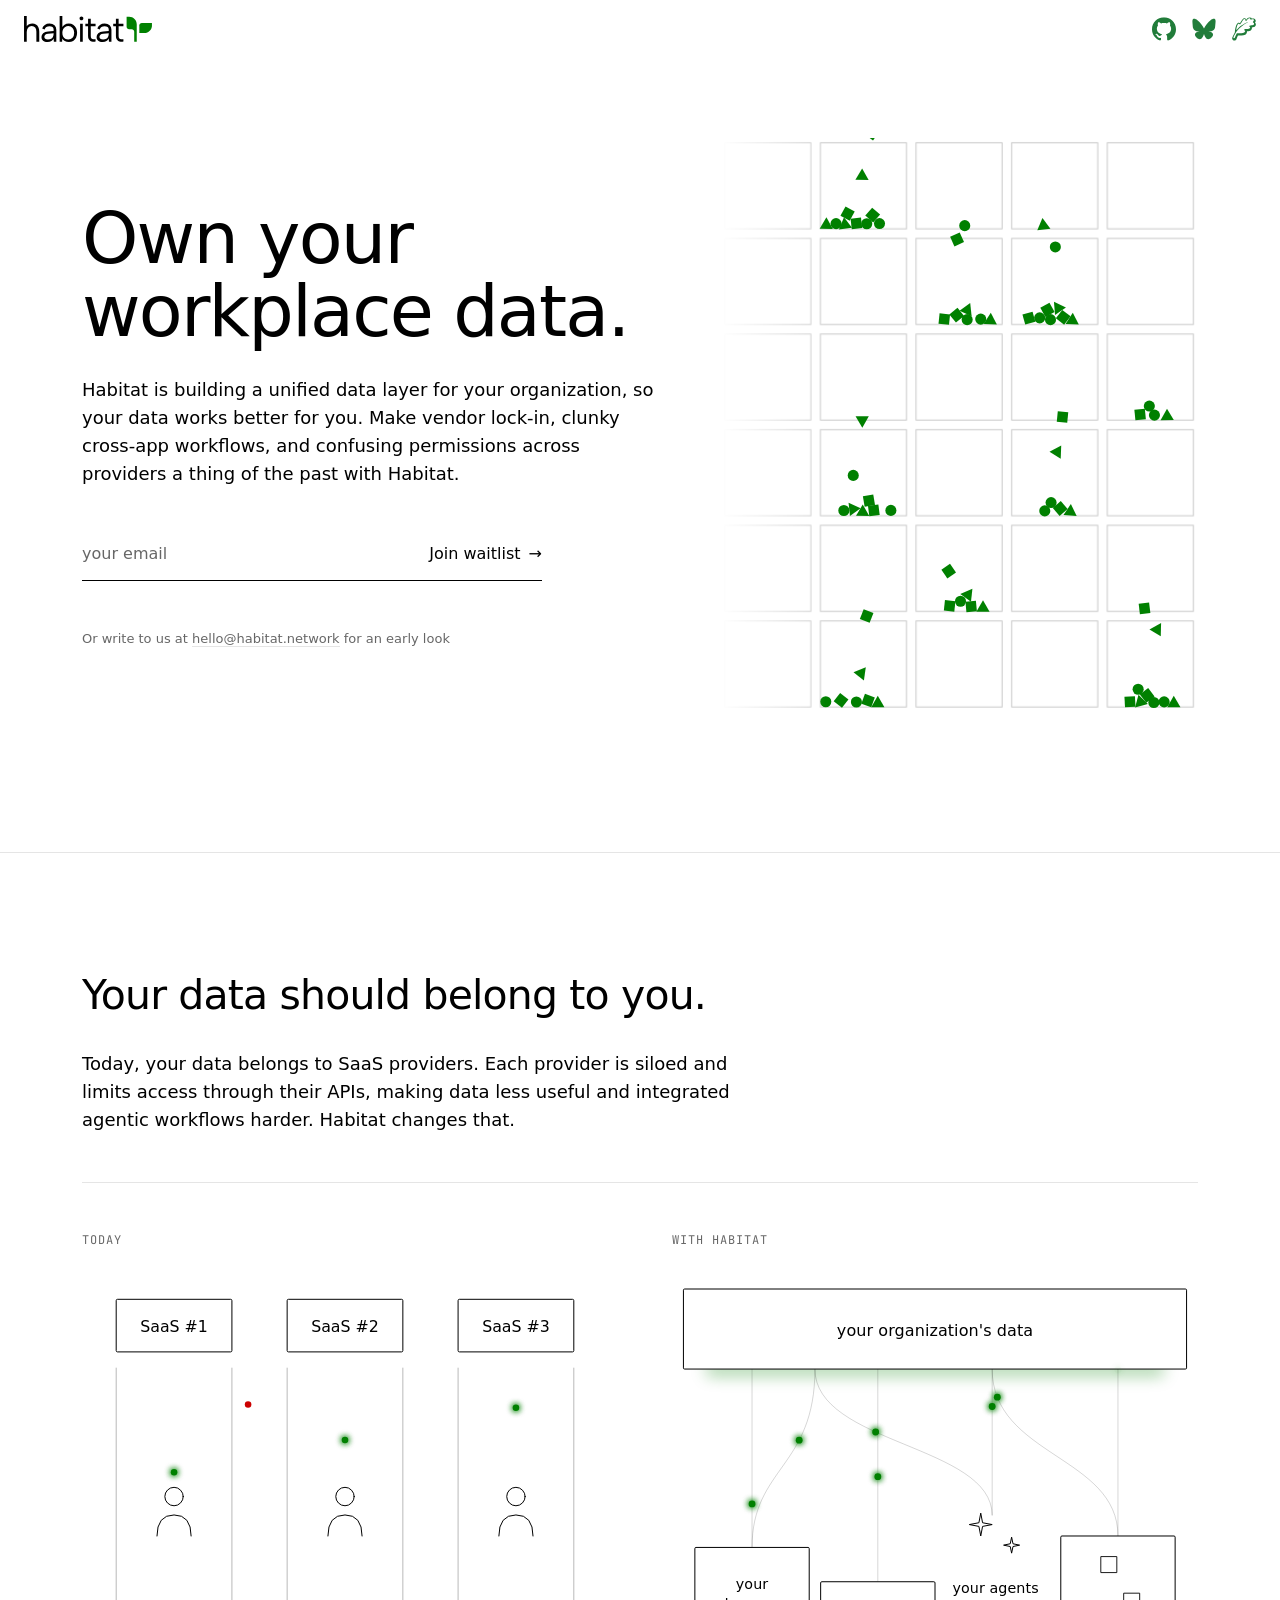
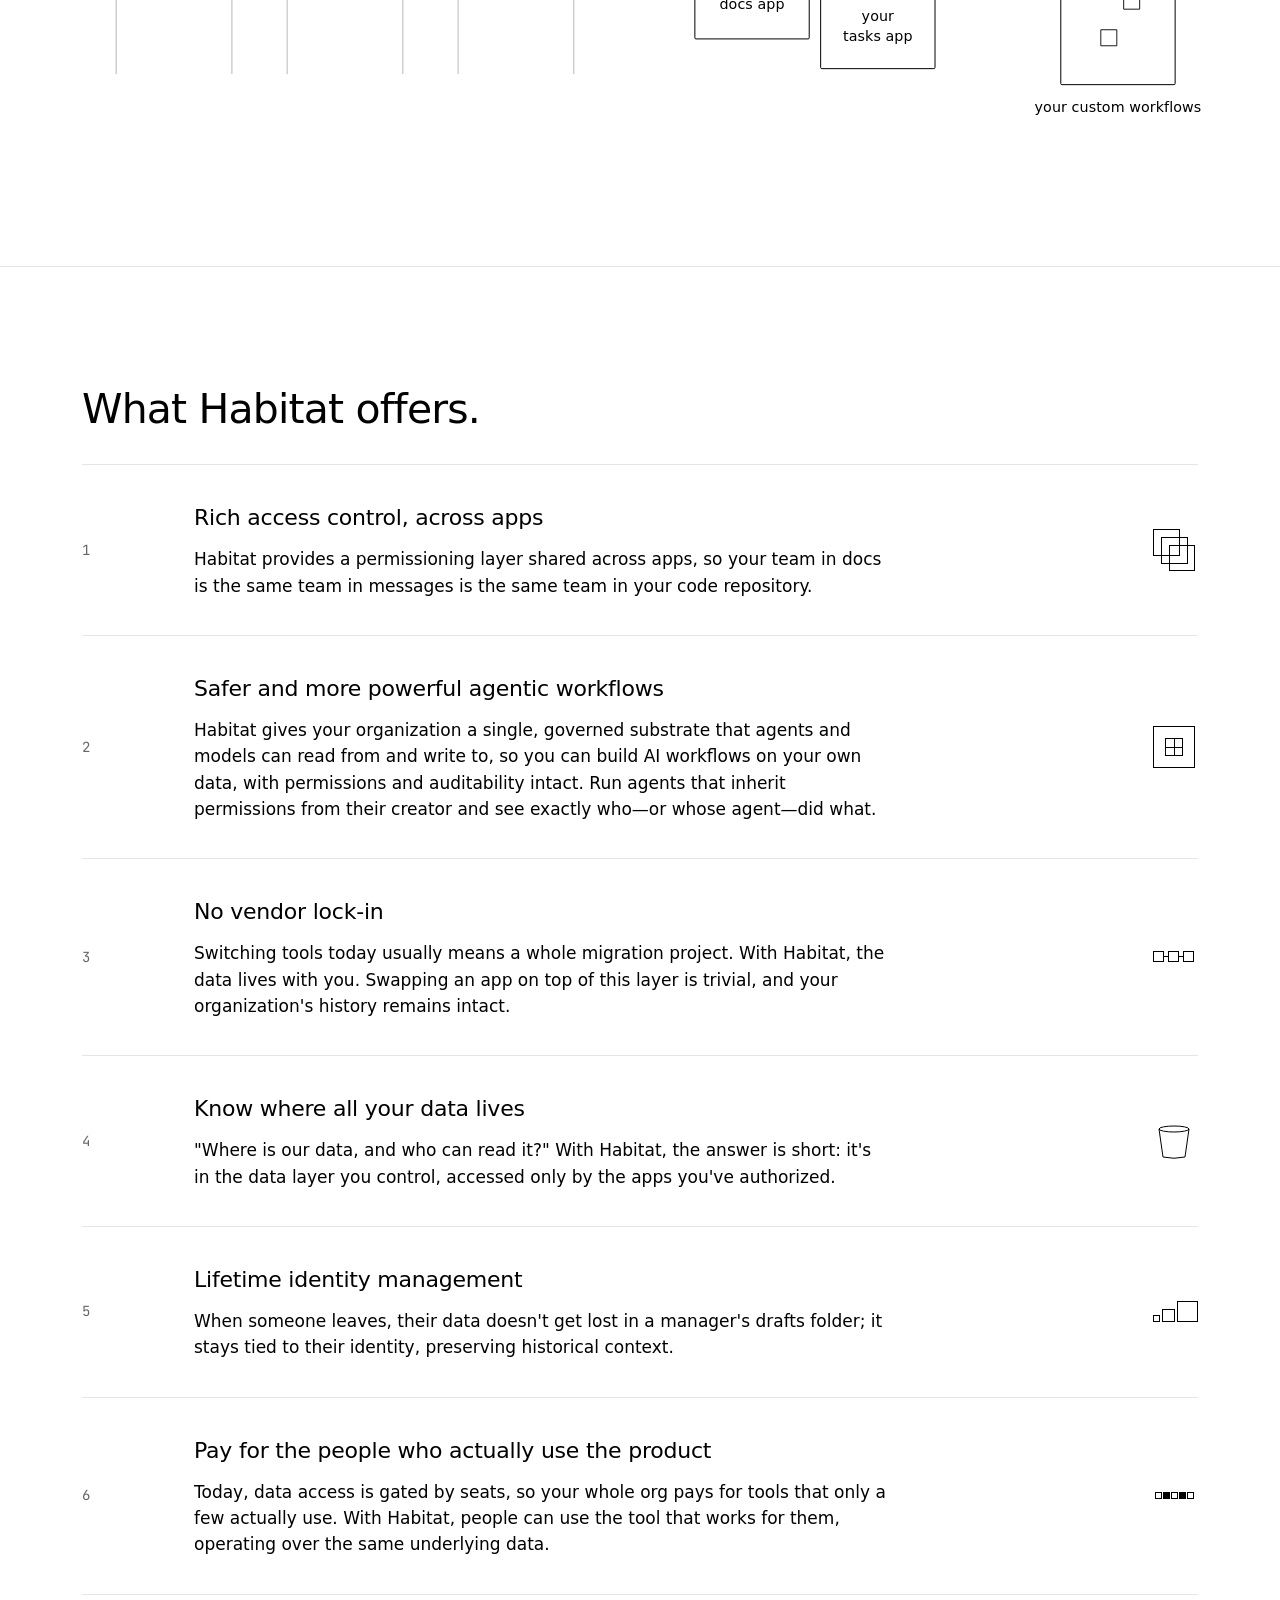
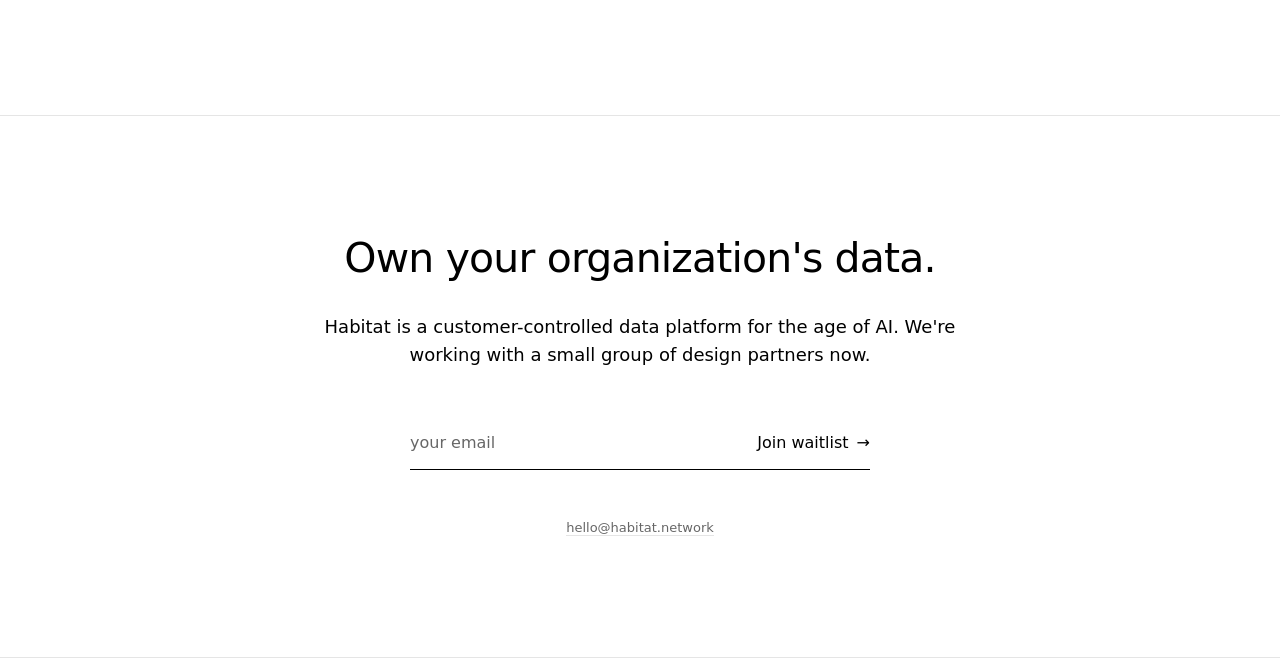
==== commit 2c595c1f: "website overhaul" ====
--- a/index.html
+++ b/index.html
@@ -1,30 +1,30 @@
-<!DOCTYPE html><html lang="en"> <head><meta charset="utf-8"><link rel="icon" type="image/svg+xml" href="/favicon.svg"><link rel="icon" href="/favicon.ico"><meta name="viewport" content="width=device-width, initial-scale=1.0"><meta name="generator" content="Astro v6.0.4"><title>habitat</title><meta property="og:title" content="habitat"><meta property="og:image" content="https://habitat.network/trees2.jpeg"><meta name="twitter:card" content="summary_large_image"><meta name="twitter:image" content="https://habitat.network/trees2.jpeg"><meta name="astro-view-transitions-enabled" content="true"><meta name="astro-view-transitions-fallback" content="animate"><script type="module" src="/_astro/ClientRouter.astro_astro_type_script_index_0_lang.DmQZLfuR.js"></script><link rel="stylesheet" href="/_astro/_astro_assets.BQ6OVMJp.css"></head>  <header class="flex justify-between px-6 py-4 items-center sticky top-0 z-10 bg-[#f4f4f4]"> <div class="flex-1"> <a href="/"><img src="/habitat-wordmark.svg" class="w-32"></a> </div> <!-- Desktop nav --> <nav class="hidden md:flex text-lg gap-8"> <a href="/users">For users</a> <a href="/developers">For developers</a> </nav> <div class="hidden md:flex flex-1 justify-end gap-4 items-center"> <a href="https://github.com/habitat-network/habitat" aria-label="GitHub"> <svg class="w-6 h-6" viewBox="0 0 98 96" fill="none" xmlns="http://www.w3.org/2000/svg"><g clip-path="url(#clip0_730_27126)"><path d="M41.4395 69.3848C28.8066 67.8535 19.9062 58.7617 19.9062 46.9902C19.9062 42.2051 21.6289 37.0371 24.5 33.5918C23.2559 30.4336 23.4473 23.7344 24.8828 20.959C28.7109 20.4805 33.8789 22.4902 36.9414 25.2656C40.5781 24.1172 44.4062 23.543 49.0957 23.543C53.7852 23.543 57.6133 24.1172 61.0586 25.1699C64.0254 22.4902 69.2891 20.4805 73.1172 20.959C74.457 23.543 74.6484 30.2422 73.4043 33.4961C76.4668 37.1328 78.0937 42.0137 78.0937 46.9902C78.0937 58.7617 69.1934 67.6621 56.3691 69.2891C59.623 71.3945 61.8242 75.9883 61.8242 81.252L61.8242 91.2051C61.8242 94.0762 64.2168 95.7031 67.0879 94.5547C84.4102 87.9512 98 70.6289 98 49.1914C98 22.1074 75.9883 6.69539e-07 48.9043 4.309e-07C21.8203 1.92261e-07 -1.9479e-07 22.1074 -4.3343e-07 49.1914C-6.20631e-07 70.4375 13.4941 88.0469 31.6777 94.6504C34.2617 95.6074 36.75 93.8848 36.75 91.3008L36.75 83.6445C35.4102 84.2188 33.6875 84.6016 32.1562 84.6016C25.8398 84.6016 22.1074 81.1563 19.4277 74.7441C18.375 72.1602 17.2266 70.6289 15.0254 70.3418C13.877 70.2461 13.4941 69.7676 13.4941 69.1934C13.4941 68.0449 15.4082 67.1836 17.3223 67.1836C20.0977 67.1836 22.4902 68.9063 24.9785 72.4473C26.8926 75.2227 28.9023 76.4668 31.2949 76.4668C33.6875 76.4668 35.2187 75.6055 37.4199 73.4043C39.0469 71.7773 40.291 70.3418 41.4395 69.3848Z" fill="currentColor"></path></g><defs><clipPath id="clip0_730_27126"><rect width="98" height="96" fill="white"></rect></clipPath></defs></svg> </a> <a href="https://bsky.app/profile/habitat.network" aria-label="Bluesky"> <svg class="w-6 h-6" viewBox="0 0 600 530" xmlns="http://www.w3.org/2000/svg"><path d="m135.72 44.03c66.496 49.921 138.02 151.14 164.28 205.46 26.262-54.316 97.782-155.54 164.28-205.46 47.98-36.021 125.72-63.892 125.72 24.795 0 17.712-10.155 148.79-16.111 170.07-20.703 73.984-96.144 92.854-163.25 81.433 117.3 19.964 147.14 86.092 82.697 152.22-122.39 125.59-175.91-31.511-189.63-71.766-2.514-7.3797-3.6904-10.832-3.7077-7.8964-0.0174-2.9357-1.1937 0.51669-3.7077 7.8964-13.714 40.255-67.233 197.36-189.63 71.766-64.444-66.128-34.605-132.26 82.697-152.22-67.108 11.421-142.55-7.4491-163.25-81.433-5.9562-21.282-16.111-152.36-16.111-170.07 0-88.687 77.742-60.816 125.72-24.795z" fill="currentColor"></path></svg> </a> <a href="https://habitat.leaflet.pub" aria-label="Leaflet"> <svg class="w-6 h-6" viewBox="0 0 64 64" fill="none" xmlns="http://www.w3.org/2000/svg"><path fill-rule="evenodd" clip-rule="evenodd" d="M6.19354 43.7615C4.02326 47.9529 2.3971 50.6787 0.825968 54.5903C-0.40065 57.6442 1.08066 61.1142 4.13453 62.3408C7.18841 63.5675 10.6584 62.0862 11.8851 59.0323C12.1956 58.2591 12.4949 57.4976 12.784 56.7619L12.7867 56.755C13.8877 53.9534 14.8372 51.5562 15.9859 49.3971C17.2796 49.3269 18.7589 49.3161 20.4268 49.3067L20.6365 49.3056C23.6784 49.2888 27.3433 49.2687 30.5036 48.629C33.6657 47.989 37.5791 46.476 39.3089 42.4233C39.7772 41.3263 40.2521 39.7069 39.8363 38.0619C39.9611 38.0618 40.0889 38.0618 40.2201 38.0618C40.2903 38.0618 40.3619 38.0618 40.4348 38.0619C42.1036 38.063 44.452 38.0645 46.5513 37.4934C49.0009 36.8271 51.5766 35.2492 52.7066 31.9254C53.115 30.7244 53.1906 29.4632 52.8381 28.2712C52.9461 28.2521 53.0569 28.2327 53.1706 28.2127C53.2252 28.2032 53.2807 28.1935 53.3369 28.1837C54.7713 27.933 56.6912 27.5974 58.3315 26.9838C59.9271 26.3869 62.5489 25.0534 63.3345 21.9971C63.7822 20.2552 63.7353 18.411 62.7294 16.7456C62.3111 16.0531 61.779 15.5078 61.3069 15.1057C61.7466 14.5555 62.3058 13.79 62.6909 12.9455C63.3591 11.4803 63.7036 9.32754 62.3369 7.22123C60.7856 4.83067 58.1256 4.41306 56.8098 4.30487C55.4415 4.19236 53.9707 4.31254 52.9137 4.40806C52.7702 4.05645 52.5725 3.68669 52.2993 3.32178C50.832 1.36219 48.5559 1.19749 47.2748 1.23194C44.6865 1.30155 42.6621 2.45002 41.1987 3.64119C40.4307 4.26635 38.6031 6.82233 38.0052 7.48715C38.0052 5.10325 35.7086 3.89003 34.0939 3.64119C30.959 3.15806 29.0173 5.17673 27.2122 7.48715C24.962 10.3672 23.22 14.0741 21.1617 16.8593C20.4523 16.3978 19.6125 15.3179 18.2694 15.3803C16.0564 15.4831 14.5863 16.9832 13.6351 18.0097C11.9797 19.796 10.9264 23.0413 10.2095 25.4575C9.43004 28.9535 8.89843 30.4276 8.26688 34.2604C7.8913 36.5398 7.70089 38.3385 7.70089 40.8839C7.27002 41.7282 6.77687 42.635 6.19354 43.7615Z" fill="currentColor"></path><path fill-rule="evenodd" clip-rule="evenodd" d="M18.9944 18.4871C19.6421 19.0561 20.4012 19.7231 22.0388 19.1533C23.1095 18.7808 24.4933 16.3538 26.0373 13.6458C28.2942 9.68748 30.8934 5.12877 33.3576 5.50855C36.3301 5.96665 36.1471 7.6122 36.0064 8.87787C35.9077 9.76563 35.8298 10.4665 36.8761 10.4396C37.9419 10.4122 38.9792 9.15957 40.1829 7.70596C41.8456 5.69807 43.826 3.30666 46.6379 3.23104C48.6204 3.17772 48.5891 4.03205 48.5574 4.89842C48.5371 5.45219 48.5166 6.01088 49.0218 6.34062C49.5194 6.66547 50.7707 6.55195 52.2092 6.42146C54.5154 6.21226 57.3027 5.95942 58.2369 7.39914C59.0583 8.66485 58.0119 9.92284 57.0089 11.1286C56.1594 12.1499 55.341 13.1337 55.7152 14.0531C56.0204 14.8031 56.647 15.2257 57.2613 15.64C58.2659 16.3175 59.2375 16.9727 58.7159 19.0019C58.1644 21.1475 54.8463 21.7286 51.7361 22.2733C49.1306 22.7296 46.6709 23.1603 46.106 24.4639C45.7516 25.2816 46.3394 25.6623 46.9979 26.0889C47.7849 26.5986 48.673 27.1739 48.1751 28.6384C47.011 32.0622 43.1238 32.0622 39.4756 32.0623C36.3442 32.0623 33.3888 32.0624 32.4827 34.2275C31.9596 35.4776 32.7514 35.6982 33.6201 35.9404C34.6836 36.2368 35.8623 36.5653 34.8856 38.8535C33.0165 43.2324 26.0433 43.2715 19.6599 43.3073C17.3193 43.3205 15.058 43.3332 13.1567 43.5592C12.9396 43.585 12.7471 43.7095 12.6334 43.8962C10.8838 46.767 9.64296 49.9245 8.31937 53.2926C8.0286 54.0325 7.73384 54.7825 7.42881 55.542C7.02558 56.5459 5.88485 57.0328 4.88093 56.6296C3.877 56.2264 3.39005 55.0857 3.79328 54.0817C5.29513 50.3426 7.02775 46.9042 8.92229 43.7479C12.0142 38.0542 18.109 31.0686 24.5542 25.8207C30.2889 21.0461 35.7654 17.4724 42.1392 14.7607C42.9371 14.4212 42.7002 13.4882 41.8673 13.7289C36.2143 15.3625 31.2171 18.6029 26.0373 21.8684C20.4035 25.4201 15.6824 30.2231 12.7771 33.7151C12.2649 34.3308 11.1447 33.8245 11.306 33.04C12.5677 26.9025 13.87 21.27 15.7789 19.2101C17.5913 17.2543 18.2114 17.7992 18.9944 18.4871Z" fill="white"></path></svg> </a> </div> <!-- Mobile menu --> <details class="md:hidden relative"> <summary class="list-none cursor-pointer [&::-webkit-details-marker]:hidden"> <svg xmlns="http://www.w3.org/2000/svg" class="w-6 h-6" fill="none" viewBox="0 0 24 24" stroke="currentColor"> <path stroke-linecap="round" stroke-linejoin="round" stroke-width="2" d="M4 6h16M4 12h16M4 18h16"></path> </svg> </summary> <div class="absolute right-0 top-full mt-2 bg-[#f4f4f4] border border-gray-300 rounded-lg p-4 flex flex-col gap-4 min-w-48 shadow-lg z-20"> <nav class="flex flex-col gap-3 text-lg"> <a href="/users">For users</a> <a href="/developers">For developers</a> </nav> <hr class="border-gray-300"> <div class="flex gap-4"> <a href="https://github.com/habitat-network/habitat" aria-label="GitHub"> <svg class="w-6 h-6" viewBox="0 0 98 96" fill="none" xmlns="http://www.w3.org/2000/svg"><g clip-path="url(#clip0_730_27126)"><path d="M41.4395 69.3848C28.8066 67.8535 19.9062 58.7617 19.9062 46.9902C19.9062 42.2051 21.6289 37.0371 24.5 33.5918C23.2559 30.4336 23.4473 23.7344 24.8828 20.959C28.7109 20.4805 33.8789 22.4902 36.9414 25.2656C40.5781 24.1172 44.4062 23.543 49.0957 23.543C53.7852 23.543 57.6133 24.1172 61.0586 25.1699C64.0254 22.4902 69.2891 20.4805 73.1172 20.959C74.457 23.543 74.6484 30.2422 73.4043 33.4961C76.4668 37.1328 78.0937 42.0137 78.0937 46.9902C78.0937 58.7617 69.1934 67.6621 56.3691 69.2891C59.623 71.3945 61.8242 75.9883 61.8242 81.252L61.8242 91.2051C61.8242 94.0762 64.2168 95.7031 67.0879 94.5547C84.4102 87.9512 98 70.6289 98 49.1914C98 22.1074 75.9883 6.69539e-07 48.9043 4.309e-07C21.8203 1.92261e-07 -1.9479e-07 22.1074 -4.3343e-07 49.1914C-6.20631e-07 70.4375 13.4941 88.0469 31.6777 94.6504C34.2617 95.6074 36.75 93.8848 36.75 91.3008L36.75 83.6445C35.4102 84.2188 33.6875 84.6016 32.1562 84.6016C25.8398 84.6016 22.1074 81.1563 19.4277 74.7441C18.375 72.1602 17.2266 70.6289 15.0254 70.3418C13.877 70.2461 13.4941 69.7676 13.4941 69.1934C13.4941 68.0449 15.4082 67.1836 17.3223 67.1836C20.0977 67.1836 22.4902 68.9063 24.9785 72.4473C26.8926 75.2227 28.9023 76.4668 31.2949 76.4668C33.6875 76.4668 35.2187 75.6055 37.4199 73.4043C39.0469 71.7773 40.291 70.3418 41.4395 69.3848Z" fill="currentColor"></path></g><defs><clipPath id="clip0_730_27126"><rect width="98" height="96" fill="white"></rect></clipPath></defs></svg> </a> <a href="https://bsky.app/profile/habitat.network" aria-label="Bluesky"> <svg class="w-6 h-6" viewBox="0 0 600 530" xmlns="http://www.w3.org/2000/svg"><path d="m135.72 44.03c66.496 49.921 138.02 151.14 164.28 205.46 26.262-54.316 97.782-155.54 164.28-205.46 47.98-36.021 125.72-63.892 125.72 24.795 0 17.712-10.155 148.79-16.111 170.07-20.703 73.984-96.144 92.854-163.25 81.433 117.3 19.964 147.14 86.092 82.697 152.22-122.39 125.59-175.91-31.511-189.63-71.766-2.514-7.3797-3.6904-10.832-3.7077-7.8964-0.0174-2.9357-1.1937 0.51669-3.7077 7.8964-13.714 40.255-67.233 197.36-189.63 71.766-64.444-66.128-34.605-132.26 82.697-152.22-67.108 11.421-142.55-7.4491-163.25-81.433-5.9562-21.282-16.111-152.36-16.111-170.07 0-88.687 77.742-60.816 125.72-24.795z" fill="currentColor"></path></svg> </a> <a href="https://habitat.leaflet.pub" aria-label="Leaflet"> <svg class="w-6 h-6" viewBox="0 0 64 64" fill="none" xmlns="http://www.w3.org/2000/svg"><path fill-rule="evenodd" clip-rule="evenodd" d="M6.19354 43.7615C4.02326 47.9529 2.3971 50.6787 0.825968 54.5903C-0.40065 57.6442 1.08066 61.1142 4.13453 62.3408C7.18841 63.5675 10.6584 62.0862 11.8851 59.0323C12.1956 58.2591 12.4949 57.4976 12.784 56.7619L12.7867 56.755C13.8877 53.9534 14.8372 51.5562 15.9859 49.3971C17.2796 49.3269 18.7589 49.3161 20.4268 49.3067L20.6365 49.3056C23.6784 49.2888 27.3433 49.2687 30.5036 48.629C33.6657 47.989 37.5791 46.476 39.3089 42.4233C39.7772 41.3263 40.2521 39.7069 39.8363 38.0619C39.9611 38.0618 40.0889 38.0618 40.2201 38.0618C40.2903 38.0618 40.3619 38.0618 40.4348 38.0619C42.1036 38.063 44.452 38.0645 46.5513 37.4934C49.0009 36.8271 51.5766 35.2492 52.7066 31.9254C53.115 30.7244 53.1906 29.4632 52.8381 28.2712C52.9461 28.2521 53.0569 28.2327 53.1706 28.2127C53.2252 28.2032 53.2807 28.1935 53.3369 28.1837C54.7713 27.933 56.6912 27.5974 58.3315 26.9838C59.9271 26.3869 62.5489 25.0534 63.3345 21.9971C63.7822 20.2552 63.7353 18.411 62.7294 16.7456C62.3111 16.0531 61.779 15.5078 61.3069 15.1057C61.7466 14.5555 62.3058 13.79 62.6909 12.9455C63.3591 11.4803 63.7036 9.32754 62.3369 7.22123C60.7856 4.83067 58.1256 4.41306 56.8098 4.30487C55.4415 4.19236 53.9707 4.31254 52.9137 4.40806C52.7702 4.05645 52.5725 3.68669 52.2993 3.32178C50.832 1.36219 48.5559 1.19749 47.2748 1.23194C44.6865 1.30155 42.6621 2.45002 41.1987 3.64119C40.4307 4.26635 38.6031 6.82233 38.0052 7.48715C38.0052 5.10325 35.7086 3.89003 34.0939 3.64119C30.959 3.15806 29.0173 5.17673 27.2122 7.48715C24.962 10.3672 23.22 14.0741 21.1617 16.8593C20.4523 16.3978 19.6125 15.3179 18.2694 15.3803C16.0564 15.4831 14.5863 16.9832 13.6351 18.0097C11.9797 19.796 10.9264 23.0413 10.2095 25.4575C9.43004 28.9535 8.89843 30.4276 8.26688 34.2604C7.8913 36.5398 7.70089 38.3385 7.70089 40.8839C7.27002 41.7282 6.77687 42.635 6.19354 43.7615Z" fill="currentColor"></path><path fill-rule="evenodd" clip-rule="evenodd" d="M18.9944 18.4871C19.6421 19.0561 20.4012 19.7231 22.0388 19.1533C23.1095 18.7808 24.4933 16.3538 26.0373 13.6458C28.2942 9.68748 30.8934 5.12877 33.3576 5.50855C36.3301 5.96665 36.1471 7.6122 36.0064 8.87787C35.9077 9.76563 35.8298 10.4665 36.8761 10.4396C37.9419 10.4122 38.9792 9.15957 40.1829 7.70596C41.8456 5.69807 43.826 3.30666 46.6379 3.23104C48.6204 3.17772 48.5891 4.03205 48.5574 4.89842C48.5371 5.45219 48.5166 6.01088 49.0218 6.34062C49.5194 6.66547 50.7707 6.55195 52.2092 6.42146C54.5154 6.21226 57.3027 5.95942 58.2369 7.39914C59.0583 8.66485 58.0119 9.92284 57.0089 11.1286C56.1594 12.1499 55.341 13.1337 55.7152 14.0531C56.0204 14.8031 56.647 15.2257 57.2613 15.64C58.2659 16.3175 59.2375 16.9727 58.7159 19.0019C58.1644 21.1475 54.8463 21.7286 51.7361 22.2733C49.1306 22.7296 46.6709 23.1603 46.106 24.4639C45.7516 25.2816 46.3394 25.6623 46.9979 26.0889C47.7849 26.5986 48.673 27.1739 48.1751 28.6384C47.011 32.0622 43.1238 32.0622 39.4756 32.0623C36.3442 32.0623 33.3888 32.0624 32.4827 34.2275C31.9596 35.4776 32.7514 35.6982 33.6201 35.9404C34.6836 36.2368 35.8623 36.5653 34.8856 38.8535C33.0165 43.2324 26.0433 43.2715 19.6599 43.3073C17.3193 43.3205 15.058 43.3332 13.1567 43.5592C12.9396 43.585 12.7471 43.7095 12.6334 43.8962C10.8838 46.767 9.64296 49.9245 8.31937 53.2926C8.0286 54.0325 7.73384 54.7825 7.42881 55.542C7.02558 56.5459 5.88485 57.0328 4.88093 56.6296C3.877 56.2264 3.39005 55.0857 3.79328 54.0817C5.29513 50.3426 7.02775 46.9042 8.92229 43.7479C12.0142 38.0542 18.109 31.0686 24.5542 25.8207C30.2889 21.0461 35.7654 17.4724 42.1392 14.7607C42.9371 14.4212 42.7002 13.4882 41.8673 13.7289C36.2143 15.3625 31.2171 18.6029 26.0373 21.8684C20.4035 25.4201 15.6824 30.2231 12.7771 33.7151C12.2649 34.3308 11.1447 33.8245 11.306 33.04C12.5677 26.9025 13.87 21.27 15.7789 19.2101C17.5913 17.2543 18.2114 17.7992 18.9944 18.4871Z" fill="white"></path></svg> </a> </div> </div> </details> </header> <main class="flex flex-col gap-16"> <!-- Section 1 --> <section id="section-1" class="flex w-full items-stretch"> <div class="hero-background flex-1 min-w-24"></div> <div class="flex flex-col items-start justify-center gap-16 pr-8"> <div class="prose ml-auto py-8 flex flex-col"> <h1>We're bringing <b style="font-weight: 800;">user data agency</b> to the web.</h1> <p>
-Your data should be yours forever, not the property of companies who want to use it to turn a profit. We are laying the technical foundations to change the default settings of the web and break free from the cycle of data capture that currently exists online.
-</p> </div> </div> </section> <!-- Section 2 --> <section id="section-2" class="flex flex-col items-center justify-center px-6 gap-8"> <div class="prose mb-10"> <h2>How habitat works</h2> <p>
-habitat provides a place where all your data lives and can be
-            controlled by you. Developers build frontend apps—no third-party
-            servers involved—so you can interact with that data how you
-            normally would, but safe from extraction and spying. This is
-            built on <a href="https://atproto.com">ATProtocol</a>, an open protocol for the 
-            internet.
-</p> </div> <div class="flex w-full gap-16 flex-wrap justify-center"> <div class="flex-1 prose min-w-full sm:min-w-0"> <h3>The old way</h3> <img src="/traditional-way.png" alt="Diagram" loading="lazy" decoding="async" width="1373" height="1132" class="w-full max-w-8xl px-8"> <p>
-Today, apps own the data you create with the app, and in order
-              to share data with people, they need to use the same app. This
-              enables monopolies to build data moats that stifle competition
-              while offering inferior experiences to users.
-</p> </div> <div class="flex-1 prose min-w-full sm:min-w-0"> <h3>The habitat way</h3> <img src="/habitat-way.png" alt="Diagram" loading="lazy" decoding="async" width="1452" height="1132" class="w-full max-w-8xl px-8"> <p>
-With habitat, you own your data and apps run locally on your device.
-              Data is shared directly without involving third parties that can
-              accumulate it. Apps are built to be compatible to leverage existing data to bring innovative
-              user experiences.
-</p> </div> </div> </section> <!-- Section 3 --> <section id="section-3" class="flex flex-col items-center justify-center gap-16"> <div class="prose px-6"> <h2>Big Tech continues to harvest and steal our data.</h2> </div> <style>astro-island,astro-slot,astro-static-slot{display:contents}</style><script>(()=>{var e=async t=>{await(await t())()};(self.Astro||(self.Astro={})).load=e;window.dispatchEvent(new Event("astro:load"));})();</script><script>(()=>{var A=Object.defineProperty;var g=(i,o,a)=>o in i?A(i,o,{enumerable:!0,configurable:!0,writable:!0,value:a}):i[o]=a;var d=(i,o,a)=>g(i,typeof o!="symbol"?o+"":o,a);{let i={0:t=>m(t),1:t=>a(t),2:t=>new RegExp(t),3:t=>new Date(t),4:t=>new Map(a(t)),5:t=>new Set(a(t)),6:t=>BigInt(t),7:t=>new URL(t),8:t=>new Uint8Array(t),9:t=>new Uint16Array(t),10:t=>new Uint32Array(t),11:t=>Number.POSITIVE_INFINITY*t},o=t=>{let[l,e]=t;return l in i?i[l](e):void 0},a=t=>t.map(o),m=t=>typeof t!="object"||t===null?t:Object.fromEntries(Object.entries(t).map(([l,e])=>[l,o(e)]));class y extends HTMLElement{constructor(){super(...arguments);d(this,"Component");d(this,"hydrator");d(this,"hydrate",async()=>{var b;if(!this.hydrator||!this.isConnected)return;let e=(b=this.parentElement)==null?void 0:b.closest("astro-island[ssr]");if(e){e.addEventListener("astro:hydrate",this.hydrate,{once:!0});return}let c=this.querySelectorAll("astro-slot"),n={},h=this.querySelectorAll("template[data-astro-template]");for(let r of h){let s=r.closest(this.tagName);s!=null&&s.isSameNode(this)&&(n[r.getAttribute("data-astro-template")||"default"]=r.innerHTML,r.remove())}for(let r of c){let s=r.closest(this.tagName);s!=null&&s.isSameNode(this)&&(n[r.getAttribute("name")||"default"]=r.innerHTML)}let p;try{p=this.hasAttribute("props")?m(JSON.parse(this.getAttribute("props"))):{}}catch(r){let s=this.getAttribute("component-url")||"<unknown>",v=this.getAttribute("component-export");throw v&&(s+=` (export ${v})`),console.error(`[hydrate] Error parsing props for component ${s}`,this.getAttribute("props"),r),r}let u;await this.hydrator(this)(this.Component,p,n,{client:this.getAttribute("client")}),this.removeAttribute("ssr"),this.dispatchEvent(new CustomEvent("astro:hydrate"))});d(this,"unmount",()=>{this.isConnected||this.dispatchEvent(new CustomEvent("astro:unmount"))})}disconnectedCallback(){document.removeEventListener("astro:after-swap",this.unmount),document.addEventListener("astro:after-swap",this.unmount,{once:!0})}connectedCallback(){if(!this.hasAttribute("await-children")||document.readyState==="interactive"||document.readyState==="complete")this.childrenConnectedCallback();else{let e=()=>{document.removeEventListener("DOMContentLoaded",e),c.disconnect(),this.childrenConnectedCallback()},c=new MutationObserver(()=>{var n;((n=this.lastChild)==null?void 0:n.nodeType)===Node.COMMENT_NODE&&this.lastChild.nodeValue==="astro:end"&&(this.lastChild.remove(),e())});c.observe(this,{childList:!0}),document.addEventListener("DOMContentLoaded",e)}}async childrenConnectedCallback(){let e=this.getAttribute("before-hydration-url");e&&await import(e),this.start()}async start(){let e=JSON.parse(this.getAttribute("opts")),c=this.getAttribute("client");if(Astro[c]===void 0){window.addEventListener(`astro:${c}`,()=>this.start(),{once:!0});return}try{await Astro[c](async()=>{let n=this.getAttribute("renderer-url"),[h,{default:p}]=await Promise.all([import(this.getAttribute("component-url")),n?import(n):()=>()=>{}]),u=this.getAttribute("component-export")||"default";if(!u.includes("."))this.Component=h[u];else{this.Component=h;for(let f of u.split("."))this.Component=this.Component[f]}return this.hydrator=p,this.hydrate},e,this)}catch(n){console.error(`[astro-island] Error hydrating ${this.getAttribute("component-url")}`,n)}}attributeChangedCallback(){this.hydrate()}}d(y,"observedAttributes",["props"]),customElements.get("astro-island")||customElements.define("astro-island",y)}})();</script><astro-island uid="Z1MB2Nb" prefix="r2" component-url="/_astro/Carousel.CXqG1v0W.js" component-export="default" renderer-url="/_astro/client.4hAy336i.js" props="{&quot;items&quot;:[1,[[0,{&quot;image&quot;:[0,&quot;/google2.png&quot;],&quot;alt&quot;:[0,&quot;Google&quot;],&quot;href&quot;:[0,&quot;https://techcrunch.com/2026/02/10/google-sent-personal-and-financial-information-of-student-journalist-to-ice/&quot;]}],[0,{&quot;image&quot;:[0,&quot;/grammarly2.png&quot;],&quot;alt&quot;:[0,&quot;Grammarly&quot;],&quot;href&quot;:[0,&quot;https://www.wired.com/story/grammarly-is-offering-expert-ai-reviews-from-your-favorite-authors-dead-or-alive/&quot;]}],[0,{&quot;image&quot;:[0,&quot;/ring1.png&quot;],&quot;alt&quot;:[0,&quot;Ring&quot;],&quot;href&quot;:[0,&quot;https://www.404media.co/with-ring-american-consumers-built-a-surveillance-dragnet/&quot;]}],[0,{&quot;image&quot;:[0,&quot;/ibm2.png&quot;],&quot;alt&quot;:[0,&quot;IBM&quot;],&quot;href&quot;:[0,&quot;https://www.axios.com/2019/03/13/ibm-facial-recognition-flickr-images&quot;]}],[0,{&quot;image&quot;:[0,&quot;/meta2.png&quot;],&quot;alt&quot;:[0,&quot;Meta&quot;],&quot;href&quot;:[0,&quot;https://www.wired.com/story/meta-artificial-intelligence-data-deletion/&quot;]}],[0,{&quot;image&quot;:[0,&quot;/luxury_surveillance.png&quot;],&quot;alt&quot;:[0,&quot;Reallife Mag&quot;],&quot;href&quot;:[0,&quot;https://reallifemag.com/luxury-surveillance/&quot;]}],[0,{&quot;image&quot;:[0,&quot;/grocery.png&quot;],&quot;alt&quot;:[0,&quot;The facial recognition grocery store fight&quot;],&quot;href&quot;:[0,&quot;https://www.politico.com/newsletters/digital-future-daily/2026/03/16/the-facial-recognition-grocery-fight-00830499&quot;]}],[0,{&quot;image&quot;:[0,&quot;/sensorveillance.png&quot;],&quot;alt&quot;:[0,&quot;&#39;SENSORVEILLANCE&#39; TURNS ORDINARY LIFE INTO EVIDENCE&quot;],&quot;href&quot;:[0,&quot;https://spectrum.ieee.org/digital-surveillance&quot;]}],[0,{&quot;image&quot;:[0,&quot;/glasses.png&quot;],&quot;alt&quot;:[0,&quot;Smart Glasses Have Privacy Advocates Scrambling&quot;],&quot;href&quot;:[0,&quot;https://gizmodo.com/smart-glasses-have-privacy-advocates-scrambling-2000734146&quot;]}],[0,{&quot;image&quot;:[0,&quot;/hall_monitors.png&quot;],&quot;alt&quot;:[0,&quot;Hall Monitors&quot;],&quot;href&quot;:[0,&quot;https://reallifemag.com/hall-monitors/&quot;]}],[0,{&quot;image&quot;:[0,&quot;/improv.png&quot;],&quot;alt&quot;:[0,&quot;AI companies want to harvest improv actors&#39; skills to train AI on human emotion&quot;],&quot;href&quot;:[0,&quot;https://www.theverge.com/ai-artificial-intelligence/893931/ai-companies-handshake-improv-actors-training-data&quot;]}]]]}" ssr client="load" opts="{&quot;name&quot;:&quot;Carousel&quot;,&quot;value&quot;:true}" await-children><link rel="preload" as="image" href="/google2.png"/><link rel="preload" as="image" href="/grammarly2.png"/><link rel="preload" as="image" href="/ring1.png"/><link rel="preload" as="image" href="/ibm2.png"/><link rel="preload" as="image" href="/meta2.png"/><link rel="preload" as="image" href="/luxury_surveillance.png"/><link rel="preload" as="image" href="/grocery.png"/><link rel="preload" as="image" href="/sensorveillance.png"/><link rel="preload" as="image" href="/glasses.png"/><link rel="preload" as="image" href="/hall_monitors.png"/><link rel="preload" as="image" href="/improv.png"/><div class="overflow-hidden"><div class="flex will-change-transform" style="height:200px"><a href="https://techcrunch.com/2026/02/10/google-sent-personal-and-financial-information-of-student-journalist-to-ice/" target="_blank" rel="noopener noreferrer" class="shrink-0 block" style="height:200px"><img src="/google2.png" alt="Google" style="height:200px;width:auto;display:block"/></a><a href="https://www.wired.com/story/grammarly-is-offering-expert-ai-reviews-from-your-favorite-authors-dead-or-alive/" target="_blank" rel="noopener noreferrer" class="shrink-0 block" style="height:200px"><img src="/grammarly2.png" alt="Grammarly" style="height:200px;width:auto;display:block"/></a><a href="https://www.404media.co/with-ring-american-consumers-built-a-surveillance-dragnet/" target="_blank" rel="noopener noreferrer" class="shrink-0 block" style="height:200px"><img src="/ring1.png" alt="Ring" style="height:200px;width:auto;display:block"/></a><a href="https://www.axios.com/2019/03/13/ibm-facial-recognition-flickr-images" target="_blank" rel="noopener noreferrer" class="shrink-0 block" style="height:200px"><img src="/ibm2.png" alt="IBM" style="height:200px;width:auto;display:block"/></a><a href="https://www.wired.com/story/meta-artificial-intelligence-data-deletion/" target="_blank" rel="noopener noreferrer" class="shrink-0 block" style="height:200px"><img src="/meta2.png" alt="Meta" style="height:200px;width:auto;display:block"/></a><a href="https://reallifemag.com/luxury-surveillance/" target="_blank" rel="noopener noreferrer" class="shrink-0 block" style="height:200px"><img src="/luxury_surveillance.png" alt="Reallife Mag" style="height:200px;width:auto;display:block"/></a><a href="https://www.politico.com/newsletters/digital-future-daily/2026/03/16/the-facial-recognition-grocery-fight-00830499" target="_blank" rel="noopener noreferrer" class="shrink-0 block" style="height:200px"><img src="/grocery.png" alt="The facial recognition grocery store fight" style="height:200px;width:auto;display:block"/></a><a href="https://spectrum.ieee.org/digital-surveillance" target="_blank" rel="noopener noreferrer" class="shrink-0 block" style="height:200px"><img src="/sensorveillance.png" alt="&#x27;SENSORVEILLANCE&#x27; TURNS ORDINARY LIFE INTO EVIDENCE" style="height:200px;width:auto;display:block"/></a><a href="https://gizmodo.com/smart-glasses-have-privacy-advocates-scrambling-2000734146" target="_blank" rel="noopener noreferrer" class="shrink-0 block" style="height:200px"><img src="/glasses.png" alt="Smart Glasses Have Privacy Advocates Scrambling" style="height:200px;width:auto;display:block"/></a><a href="https://reallifemag.com/hall-monitors/" target="_blank" rel="noopener noreferrer" class="shrink-0 block" style="height:200px"><img src="/hall_monitors.png" alt="Hall Monitors" style="height:200px;width:auto;display:block"/></a><a href="https://www.theverge.com/ai-artificial-intelligence/893931/ai-companies-handshake-improv-actors-training-data" target="_blank" rel="noopener noreferrer" class="shrink-0 block" style="height:200px"><img src="/improv.png" alt="AI companies want to harvest improv actors&#x27; skills to train AI on human emotion" style="height:200px;width:auto;display:block"/></a><a href="https://techcrunch.com/2026/02/10/google-sent-personal-and-financial-information-of-student-journalist-to-ice/" target="_blank" rel="noopener noreferrer" class="shrink-0 block" style="height:200px"><img src="/google2.png" alt="Google" style="height:200px;width:auto;display:block"/></a><a href="https://www.wired.com/story/grammarly-is-offering-expert-ai-reviews-from-your-favorite-authors-dead-or-alive/" target="_blank" rel="noopener noreferrer" class="shrink-0 block" style="height:200px"><img src="/grammarly2.png" alt="Grammarly" style="height:200px;width:auto;display:block"/></a><a href="https://www.404media.co/with-ring-american-consumers-built-a-surveillance-dragnet/" target="_blank" rel="noopener noreferrer" class="shrink-0 block" style="height:200px"><img src="/ring1.png" alt="Ring" style="height:200px;width:auto;display:block"/></a><a href="https://www.axios.com/2019/03/13/ibm-facial-recognition-flickr-images" target="_blank" rel="noopener noreferrer" class="shrink-0 block" style="height:200px"><img src="/ibm2.png" alt="IBM" style="height:200px;width:auto;display:block"/></a><a href="https://www.wired.com/story/meta-artificial-intelligence-data-deletion/" target="_blank" rel="noopener noreferrer" class="shrink-0 block" style="height:200px"><img src="/meta2.png" alt="Meta" style="height:200px;width:auto;display:block"/></a><a href="https://reallifemag.com/luxury-surveillance/" target="_blank" rel="noopener noreferrer" class="shrink-0 block" style="height:200px"><img src="/luxury_surveillance.png" alt="Reallife Mag" style="height:200px;width:auto;display:block"/></a><a href="https://www.politico.com/newsletters/digital-future-daily/2026/03/16/the-facial-recognition-grocery-fight-00830499" target="_blank" rel="noopener noreferrer" class="shrink-0 block" style="height:200px"><img src="/grocery.png" alt="The facial recognition grocery store fight" style="height:200px;width:auto;display:block"/></a><a href="https://spectrum.ieee.org/digital-surveillance" target="_blank" rel="noopener noreferrer" class="shrink-0 block" style="height:200px"><img src="/sensorveillance.png" alt="&#x27;SENSORVEILLANCE&#x27; TURNS ORDINARY LIFE INTO EVIDENCE" style="height:200px;width:auto;display:block"/></a><a href="https://gizmodo.com/smart-glasses-have-privacy-advocates-scrambling-2000734146" target="_blank" rel="noopener noreferrer" class="shrink-0 block" style="height:200px"><img src="/glasses.png" alt="Smart Glasses Have Privacy Advocates Scrambling" style="height:200px;width:auto;display:block"/></a><a href="https://reallifemag.com/hall-monitors/" target="_blank" rel="noopener noreferrer" class="shrink-0 block" style="height:200px"><img src="/hall_monitors.png" alt="Hall Monitors" style="height:200px;width:auto;display:block"/></a><a href="https://www.theverge.com/ai-artificial-intelligence/893931/ai-companies-handshake-improv-actors-training-data" target="_blank" rel="noopener noreferrer" class="shrink-0 block" style="height:200px"><img src="/improv.png" alt="AI companies want to harvest improv actors&#x27; skills to train AI on human emotion" style="height:200px;width:auto;display:block"/></a></div></div><!--astro:end--></astro-island> <div class="prose px-6"> <h2>We're actually doing something about it. </h2> <p>
-Over the last decade, we've collectively
-            experienced the internet get meaningfully... worse. Whether
-            because of the attention economy, surveillance capitalism,
-            enshittification, (or all the above and more), it's clear that the
-            state of the web today isn't meant for us, for people. At the core
-            of these issues lies data capture, through which Big Tech, data
-            brokers, and surveillance dragnets have used our data against us.
-            That's why to build a better web, we're trying
-            to bring about user data ownership and agency at a protocol level.
-</p> </div> </section> </main> <footer class="flex justify-center pb-8 px-8 my-32"> <astro-island uid="Z2r8vNb" prefix="r3" component-url="/_astro/WaitlistForm.CNqomI0c.js" component-export="default" renderer-url="/_astro/client.4hAy336i.js" props="{&quot;from&quot;:[0,&quot;index&quot;],&quot;label&quot;:[0,&quot;Sign up for the waitlist now:&quot;]}" ssr client="load" opts="{&quot;name&quot;:&quot;WaitlistForm&quot;,&quot;value&quot;:true}" await-children><div class="flex flex-col items-center gap-2"><div class="flex items-center gap-8 flex-wrap justify-center"><div class="prose"><h3 style="margin:0">Sign up for the waitlist now:</h3></div><form class="flex items-center gap-3 flex-wrap justify-center"><input type="text" placeholder="you@example.com" class="border border-gray-300 rounded-lg px-4 py-2 text-base outline-none focus:border-green-600" style="min-width:260px" value=""/><button type="submit" class="rounded-lg px-5 py-2 text-base font-medium text-white cursor-pointer transition-opacity hover:opacity-80" style="background-color:#2A7047">Sign me up!</button></form></div><p class="text-xs text-center h-4" style="color:#374151"></p></div><!--astro:end--></astro-island> </footer>  </html>+<!DOCTYPE html><html lang="en"> <head><meta charset="utf-8"><link rel="icon" type="image/svg+xml" href="/favicon.svg"><link rel="icon" href="/favicon.ico"><meta name="viewport" content="width=device-width, initial-scale=1.0"><meta name="generator" content="Astro v6.0.4"><title>Habitat — Own your workplace data.</title><meta name="description" content="A unified layer for all your organizational data."><meta property="og:type" content="website"><meta property="og:url" content="https://habitat.network/"><meta property="og:title" content="Habitat — Own your workplace data."><meta property="og:description" content="A unified layer for all your organizational data."><meta property="og:image" content="https://habitat.network/cover.png"><meta name="twitter:card" content="summary_large_image"><meta name="twitter:title" content="Habitat — Own your workplace data."><meta name="twitter:description" content="A unified layer for all your organizational data."><meta name="twitter:image" content="https://habitat.network/cover.png"><meta name="astro-view-transitions-enabled" content="true"><meta name="astro-view-transitions-fallback" content="animate"><script type="module" src="/_astro/ClientRouter.astro_astro_type_script_index_0_lang.DmQZLfuR.js"></script><link rel="stylesheet" href="/_astro/index@_@astro.DNq0mSwz.css"></head>  <header class="flex justify-between px-6 py-4 items-center sticky top-0 z-10 bg-white"> <div class="flex-1"> <a href="/"><img src="/habitat-wordmark.svg" class="w-32"></a> </div> <div class="hidden md:flex flex-1 justify-end gap-4 items-center"> <a href="https://github.com/habitat-network/habitat" aria-label="GitHub"> <svg class="w-6 h-6" viewBox="0 0 98 96" fill="none" xmlns="http://www.w3.org/2000/svg"><g clip-path="url(#clip0_730_27126)"><path d="M41.4395 69.3848C28.8066 67.8535 19.9062 58.7617 19.9062 46.9902C19.9062 42.2051 21.6289 37.0371 24.5 33.5918C23.2559 30.4336 23.4473 23.7344 24.8828 20.959C28.7109 20.4805 33.8789 22.4902 36.9414 25.2656C40.5781 24.1172 44.4062 23.543 49.0957 23.543C53.7852 23.543 57.6133 24.1172 61.0586 25.1699C64.0254 22.4902 69.2891 20.4805 73.1172 20.959C74.457 23.543 74.6484 30.2422 73.4043 33.4961C76.4668 37.1328 78.0937 42.0137 78.0937 46.9902C78.0937 58.7617 69.1934 67.6621 56.3691 69.2891C59.623 71.3945 61.8242 75.9883 61.8242 81.252L61.8242 91.2051C61.8242 94.0762 64.2168 95.7031 67.0879 94.5547C84.4102 87.9512 98 70.6289 98 49.1914C98 22.1074 75.9883 6.69539e-07 48.9043 4.309e-07C21.8203 1.92261e-07 -1.9479e-07 22.1074 -4.3343e-07 49.1914C-6.20631e-07 70.4375 13.4941 88.0469 31.6777 94.6504C34.2617 95.6074 36.75 93.8848 36.75 91.3008L36.75 83.6445C35.4102 84.2188 33.6875 84.6016 32.1562 84.6016C25.8398 84.6016 22.1074 81.1563 19.4277 74.7441C18.375 72.1602 17.2266 70.6289 15.0254 70.3418C13.877 70.2461 13.4941 69.7676 13.4941 69.1934C13.4941 68.0449 15.4082 67.1836 17.3223 67.1836C20.0977 67.1836 22.4902 68.9063 24.9785 72.4473C26.8926 75.2227 28.9023 76.4668 31.2949 76.4668C33.6875 76.4668 35.2187 75.6055 37.4199 73.4043C39.0469 71.7773 40.291 70.3418 41.4395 69.3848Z" fill="currentColor"></path></g><defs><clipPath id="clip0_730_27126"><rect width="98" height="96" fill="white"></rect></clipPath></defs></svg> </a> <a href="https://bsky.app/profile/habitat.network" aria-label="Bluesky"> <svg class="w-6 h-6" viewBox="0 0 600 530" xmlns="http://www.w3.org/2000/svg"><path d="m135.72 44.03c66.496 49.921 138.02 151.14 164.28 205.46 26.262-54.316 97.782-155.54 164.28-205.46 47.98-36.021 125.72-63.892 125.72 24.795 0 17.712-10.155 148.79-16.111 170.07-20.703 73.984-96.144 92.854-163.25 81.433 117.3 19.964 147.14 86.092 82.697 152.22-122.39 125.59-175.91-31.511-189.63-71.766-2.514-7.3797-3.6904-10.832-3.7077-7.8964-0.0174-2.9357-1.1937 0.51669-3.7077 7.8964-13.714 40.255-67.233 197.36-189.63 71.766-64.444-66.128-34.605-132.26 82.697-152.22-67.108 11.421-142.55-7.4491-163.25-81.433-5.9562-21.282-16.111-152.36-16.111-170.07 0-88.687 77.742-60.816 125.72-24.795z" fill="currentColor"></path></svg> </a> <a href="https://habitat.leaflet.pub" aria-label="Leaflet"> <svg class="w-6 h-6" viewBox="0 0 64 64" fill="none" xmlns="http://www.w3.org/2000/svg"><path fill-rule="evenodd" clip-rule="evenodd" d="M6.19354 43.7615C4.02326 47.9529 2.3971 50.6787 0.825968 54.5903C-0.40065 57.6442 1.08066 61.1142 4.13453 62.3408C7.18841 63.5675 10.6584 62.0862 11.8851 59.0323C12.1956 58.2591 12.4949 57.4976 12.784 56.7619L12.7867 56.755C13.8877 53.9534 14.8372 51.5562 15.9859 49.3971C17.2796 49.3269 18.7589 49.3161 20.4268 49.3067L20.6365 49.3056C23.6784 49.2888 27.3433 49.2687 30.5036 48.629C33.6657 47.989 37.5791 46.476 39.3089 42.4233C39.7772 41.3263 40.2521 39.7069 39.8363 38.0619C39.9611 38.0618 40.0889 38.0618 40.2201 38.0618C40.2903 38.0618 40.3619 38.0618 40.4348 38.0619C42.1036 38.063 44.452 38.0645 46.5513 37.4934C49.0009 36.8271 51.5766 35.2492 52.7066 31.9254C53.115 30.7244 53.1906 29.4632 52.8381 28.2712C52.9461 28.2521 53.0569 28.2327 53.1706 28.2127C53.2252 28.2032 53.2807 28.1935 53.3369 28.1837C54.7713 27.933 56.6912 27.5974 58.3315 26.9838C59.9271 26.3869 62.5489 25.0534 63.3345 21.9971C63.7822 20.2552 63.7353 18.411 62.7294 16.7456C62.3111 16.0531 61.779 15.5078 61.3069 15.1057C61.7466 14.5555 62.3058 13.79 62.6909 12.9455C63.3591 11.4803 63.7036 9.32754 62.3369 7.22123C60.7856 4.83067 58.1256 4.41306 56.8098 4.30487C55.4415 4.19236 53.9707 4.31254 52.9137 4.40806C52.7702 4.05645 52.5725 3.68669 52.2993 3.32178C50.832 1.36219 48.5559 1.19749 47.2748 1.23194C44.6865 1.30155 42.6621 2.45002 41.1987 3.64119C40.4307 4.26635 38.6031 6.82233 38.0052 7.48715C38.0052 5.10325 35.7086 3.89003 34.0939 3.64119C30.959 3.15806 29.0173 5.17673 27.2122 7.48715C24.962 10.3672 23.22 14.0741 21.1617 16.8593C20.4523 16.3978 19.6125 15.3179 18.2694 15.3803C16.0564 15.4831 14.5863 16.9832 13.6351 18.0097C11.9797 19.796 10.9264 23.0413 10.2095 25.4575C9.43004 28.9535 8.89843 30.4276 8.26688 34.2604C7.8913 36.5398 7.70089 38.3385 7.70089 40.8839C7.27002 41.7282 6.77687 42.635 6.19354 43.7615Z" fill="currentColor"></path><path fill-rule="evenodd" clip-rule="evenodd" d="M18.9944 18.4871C19.6421 19.0561 20.4012 19.7231 22.0388 19.1533C23.1095 18.7808 24.4933 16.3538 26.0373 13.6458C28.2942 9.68748 30.8934 5.12877 33.3576 5.50855C36.3301 5.96665 36.1471 7.6122 36.0064 8.87787C35.9077 9.76563 35.8298 10.4665 36.8761 10.4396C37.9419 10.4122 38.9792 9.15957 40.1829 7.70596C41.8456 5.69807 43.826 3.30666 46.6379 3.23104C48.6204 3.17772 48.5891 4.03205 48.5574 4.89842C48.5371 5.45219 48.5166 6.01088 49.0218 6.34062C49.5194 6.66547 50.7707 6.55195 52.2092 6.42146C54.5154 6.21226 57.3027 5.95942 58.2369 7.39914C59.0583 8.66485 58.0119 9.92284 57.0089 11.1286C56.1594 12.1499 55.341 13.1337 55.7152 14.0531C56.0204 14.8031 56.647 15.2257 57.2613 15.64C58.2659 16.3175 59.2375 16.9727 58.7159 19.0019C58.1644 21.1475 54.8463 21.7286 51.7361 22.2733C49.1306 22.7296 46.6709 23.1603 46.106 24.4639C45.7516 25.2816 46.3394 25.6623 46.9979 26.0889C47.7849 26.5986 48.673 27.1739 48.1751 28.6384C47.011 32.0622 43.1238 32.0622 39.4756 32.0623C36.3442 32.0623 33.3888 32.0624 32.4827 34.2275C31.9596 35.4776 32.7514 35.6982 33.6201 35.9404C34.6836 36.2368 35.8623 36.5653 34.8856 38.8535C33.0165 43.2324 26.0433 43.2715 19.6599 43.3073C17.3193 43.3205 15.058 43.3332 13.1567 43.5592C12.9396 43.585 12.7471 43.7095 12.6334 43.8962C10.8838 46.767 9.64296 49.9245 8.31937 53.2926C8.0286 54.0325 7.73384 54.7825 7.42881 55.542C7.02558 56.5459 5.88485 57.0328 4.88093 56.6296C3.877 56.2264 3.39005 55.0857 3.79328 54.0817C5.29513 50.3426 7.02775 46.9042 8.92229 43.7479C12.0142 38.0542 18.109 31.0686 24.5542 25.8207C30.2889 21.0461 35.7654 17.4724 42.1392 14.7607C42.9371 14.4212 42.7002 13.4882 41.8673 13.7289C36.2143 15.3625 31.2171 18.6029 26.0373 21.8684C20.4035 25.4201 15.6824 30.2231 12.7771 33.7151C12.2649 34.3308 11.1447 33.8245 11.306 33.04C12.5677 26.9025 13.87 21.27 15.7789 19.2101C17.5913 17.2543 18.2114 17.7992 18.9944 18.4871Z" fill="white"></path></svg> </a> </div> <!-- Mobile menu --> <details class="md:hidden relative"> <summary class="list-none cursor-pointer [&::-webkit-details-marker]:hidden"> <svg xmlns="http://www.w3.org/2000/svg" class="w-6 h-6" fill="none" viewBox="0 0 24 24" stroke="currentColor"> <path stroke-linecap="round" stroke-linejoin="round" stroke-width="2" d="M4 6h16M4 12h16M4 18h16"></path> </svg> </summary> <div class="absolute right-0 top-full mt-2 bg-white border border-gray-300 rounded-lg p-4 flex flex-col gap-4 min-w-48 shadow-lg z-20"> <div class="flex gap-4"> <a href="https://github.com/habitat-network/habitat" aria-label="GitHub"> <svg class="w-6 h-6" viewBox="0 0 98 96" fill="none" xmlns="http://www.w3.org/2000/svg"><g clip-path="url(#clip0_730_27126)"><path d="M41.4395 69.3848C28.8066 67.8535 19.9062 58.7617 19.9062 46.9902C19.9062 42.2051 21.6289 37.0371 24.5 33.5918C23.2559 30.4336 23.4473 23.7344 24.8828 20.959C28.7109 20.4805 33.8789 22.4902 36.9414 25.2656C40.5781 24.1172 44.4062 23.543 49.0957 23.543C53.7852 23.543 57.6133 24.1172 61.0586 25.1699C64.0254 22.4902 69.2891 20.4805 73.1172 20.959C74.457 23.543 74.6484 30.2422 73.4043 33.4961C76.4668 37.1328 78.0937 42.0137 78.0937 46.9902C78.0937 58.7617 69.1934 67.6621 56.3691 69.2891C59.623 71.3945 61.8242 75.9883 61.8242 81.252L61.8242 91.2051C61.8242 94.0762 64.2168 95.7031 67.0879 94.5547C84.4102 87.9512 98 70.6289 98 49.1914C98 22.1074 75.9883 6.69539e-07 48.9043 4.309e-07C21.8203 1.92261e-07 -1.9479e-07 22.1074 -4.3343e-07 49.1914C-6.20631e-07 70.4375 13.4941 88.0469 31.6777 94.6504C34.2617 95.6074 36.75 93.8848 36.75 91.3008L36.75 83.6445C35.4102 84.2188 33.6875 84.6016 32.1562 84.6016C25.8398 84.6016 22.1074 81.1563 19.4277 74.7441C18.375 72.1602 17.2266 70.6289 15.0254 70.3418C13.877 70.2461 13.4941 69.7676 13.4941 69.1934C13.4941 68.0449 15.4082 67.1836 17.3223 67.1836C20.0977 67.1836 22.4902 68.9063 24.9785 72.4473C26.8926 75.2227 28.9023 76.4668 31.2949 76.4668C33.6875 76.4668 35.2187 75.6055 37.4199 73.4043C39.0469 71.7773 40.291 70.3418 41.4395 69.3848Z" fill="currentColor"></path></g><defs><clipPath id="clip0_730_27126"><rect width="98" height="96" fill="white"></rect></clipPath></defs></svg> </a> <a href="https://bsky.app/profile/habitat.network" aria-label="Bluesky"> <svg class="w-6 h-6" viewBox="0 0 600 530" xmlns="http://www.w3.org/2000/svg"><path d="m135.72 44.03c66.496 49.921 138.02 151.14 164.28 205.46 26.262-54.316 97.782-155.54 164.28-205.46 47.98-36.021 125.72-63.892 125.72 24.795 0 17.712-10.155 148.79-16.111 170.07-20.703 73.984-96.144 92.854-163.25 81.433 117.3 19.964 147.14 86.092 82.697 152.22-122.39 125.59-175.91-31.511-189.63-71.766-2.514-7.3797-3.6904-10.832-3.7077-7.8964-0.0174-2.9357-1.1937 0.51669-3.7077 7.8964-13.714 40.255-67.233 197.36-189.63 71.766-64.444-66.128-34.605-132.26 82.697-152.22-67.108 11.421-142.55-7.4491-163.25-81.433-5.9562-21.282-16.111-152.36-16.111-170.07 0-88.687 77.742-60.816 125.72-24.795z" fill="currentColor"></path></svg> </a> <a href="https://habitat.leaflet.pub" aria-label="Leaflet"> <svg class="w-6 h-6" viewBox="0 0 64 64" fill="none" xmlns="http://www.w3.org/2000/svg"><path fill-rule="evenodd" clip-rule="evenodd" d="M6.19354 43.7615C4.02326 47.9529 2.3971 50.6787 0.825968 54.5903C-0.40065 57.6442 1.08066 61.1142 4.13453 62.3408C7.18841 63.5675 10.6584 62.0862 11.8851 59.0323C12.1956 58.2591 12.4949 57.4976 12.784 56.7619L12.7867 56.755C13.8877 53.9534 14.8372 51.5562 15.9859 49.3971C17.2796 49.3269 18.7589 49.3161 20.4268 49.3067L20.6365 49.3056C23.6784 49.2888 27.3433 49.2687 30.5036 48.629C33.6657 47.989 37.5791 46.476 39.3089 42.4233C39.7772 41.3263 40.2521 39.7069 39.8363 38.0619C39.9611 38.0618 40.0889 38.0618 40.2201 38.0618C40.2903 38.0618 40.3619 38.0618 40.4348 38.0619C42.1036 38.063 44.452 38.0645 46.5513 37.4934C49.0009 36.8271 51.5766 35.2492 52.7066 31.9254C53.115 30.7244 53.1906 29.4632 52.8381 28.2712C52.9461 28.2521 53.0569 28.2327 53.1706 28.2127C53.2252 28.2032 53.2807 28.1935 53.3369 28.1837C54.7713 27.933 56.6912 27.5974 58.3315 26.9838C59.9271 26.3869 62.5489 25.0534 63.3345 21.9971C63.7822 20.2552 63.7353 18.411 62.7294 16.7456C62.3111 16.0531 61.779 15.5078 61.3069 15.1057C61.7466 14.5555 62.3058 13.79 62.6909 12.9455C63.3591 11.4803 63.7036 9.32754 62.3369 7.22123C60.7856 4.83067 58.1256 4.41306 56.8098 4.30487C55.4415 4.19236 53.9707 4.31254 52.9137 4.40806C52.7702 4.05645 52.5725 3.68669 52.2993 3.32178C50.832 1.36219 48.5559 1.19749 47.2748 1.23194C44.6865 1.30155 42.6621 2.45002 41.1987 3.64119C40.4307 4.26635 38.6031 6.82233 38.0052 7.48715C38.0052 5.10325 35.7086 3.89003 34.0939 3.64119C30.959 3.15806 29.0173 5.17673 27.2122 7.48715C24.962 10.3672 23.22 14.0741 21.1617 16.8593C20.4523 16.3978 19.6125 15.3179 18.2694 15.3803C16.0564 15.4831 14.5863 16.9832 13.6351 18.0097C11.9797 19.796 10.9264 23.0413 10.2095 25.4575C9.43004 28.9535 8.89843 30.4276 8.26688 34.2604C7.8913 36.5398 7.70089 38.3385 7.70089 40.8839C7.27002 41.7282 6.77687 42.635 6.19354 43.7615Z" fill="currentColor"></path><path fill-rule="evenodd" clip-rule="evenodd" d="M18.9944 18.4871C19.6421 19.0561 20.4012 19.7231 22.0388 19.1533C23.1095 18.7808 24.4933 16.3538 26.0373 13.6458C28.2942 9.68748 30.8934 5.12877 33.3576 5.50855C36.3301 5.96665 36.1471 7.6122 36.0064 8.87787C35.9077 9.76563 35.8298 10.4665 36.8761 10.4396C37.9419 10.4122 38.9792 9.15957 40.1829 7.70596C41.8456 5.69807 43.826 3.30666 46.6379 3.23104C48.6204 3.17772 48.5891 4.03205 48.5574 4.89842C48.5371 5.45219 48.5166 6.01088 49.0218 6.34062C49.5194 6.66547 50.7707 6.55195 52.2092 6.42146C54.5154 6.21226 57.3027 5.95942 58.2369 7.39914C59.0583 8.66485 58.0119 9.92284 57.0089 11.1286C56.1594 12.1499 55.341 13.1337 55.7152 14.0531C56.0204 14.8031 56.647 15.2257 57.2613 15.64C58.2659 16.3175 59.2375 16.9727 58.7159 19.0019C58.1644 21.1475 54.8463 21.7286 51.7361 22.2733C49.1306 22.7296 46.6709 23.1603 46.106 24.4639C45.7516 25.2816 46.3394 25.6623 46.9979 26.0889C47.7849 26.5986 48.673 27.1739 48.1751 28.6384C47.011 32.0622 43.1238 32.0622 39.4756 32.0623C36.3442 32.0623 33.3888 32.0624 32.4827 34.2275C31.9596 35.4776 32.7514 35.6982 33.6201 35.9404C34.6836 36.2368 35.8623 36.5653 34.8856 38.8535C33.0165 43.2324 26.0433 43.2715 19.6599 43.3073C17.3193 43.3205 15.058 43.3332 13.1567 43.5592C12.9396 43.585 12.7471 43.7095 12.6334 43.8962C10.8838 46.767 9.64296 49.9245 8.31937 53.2926C8.0286 54.0325 7.73384 54.7825 7.42881 55.542C7.02558 56.5459 5.88485 57.0328 4.88093 56.6296C3.877 56.2264 3.39005 55.0857 3.79328 54.0817C5.29513 50.3426 7.02775 46.9042 8.92229 43.7479C12.0142 38.0542 18.109 31.0686 24.5542 25.8207C30.2889 21.0461 35.7654 17.4724 42.1392 14.7607C42.9371 14.4212 42.7002 13.4882 41.8673 13.7289C36.2143 15.3625 31.2171 18.6029 26.0373 21.8684C20.4035 25.4201 15.6824 30.2231 12.7771 33.7151C12.2649 34.3308 11.1447 33.8245 11.306 33.04C12.5677 26.9025 13.87 21.27 15.7789 19.2101C17.5913 17.2543 18.2114 17.7992 18.9944 18.4871Z" fill="white"></path></svg> </a> </div> </div> </details> </header> <main class="landing"> <!-- HERO --> <section class="hero"> <div class="hero-inner"> <div class="hero-copy"> <h1 class="display reveal">Own your workplace data.</h1> <p class="hero-sub reveal" style="--d: 120ms">
+Habitat is building a unified data layer for your organization, so your data works better for you. Make vendor lock-in, clunky cross-app workflows, and confusing permissions across providers a thing of the past with Habitat.
+</p> <form class="waitlist reveal" style="--d: 220ms" novalidate> <label class="visually-hidden" for="email-hero">your email</label> <input id="email-hero" type="text" name="email" placeholder="your email" required> <button type="submit">Join waitlist <span aria-hidden="true">→</span></button> </form> <p class="waitlist-status reveal" data-status="idle" aria-live="polite"></p> <p class="helper reveal" style="--d: 320ms">
+Or write to us at <a href="mailto:hello@habitat.network">hello@habitat.network</a> for an early look
+</p> </div> <div class="hero-visual reveal" style="--d: 400ms" aria-hidden="true"> <div class="hero-art-wrap"> <svg class="hero-art" viewBox="0 0 500 600" xmlns="http://www.w3.org/2000/svg" preserveAspectRatio="xMidYMid slice"> <defs> <pattern id="heroTile" x="0" y="0" width="100" height="100" patternUnits="userSpaceOnUse"> <rect x="5" y="5" width="90" height="90" fill="none" stroke="rgba(0,0,0,0.22)" stroke-width="1"></rect> </pattern> <linearGradient id="heroFadeGrad" x1="0%" y1="0%" x2="100%" y2="0%"> <stop offset="0%" stop-color="white" stop-opacity="0"></stop> <stop offset="22%" stop-color="white" stop-opacity="1"></stop> <stop offset="100%" stop-color="white" stop-opacity="1"></stop> </linearGradient> <mask id="heroFadeMask"> <rect width="500" height="600" fill="url(#heroFadeGrad)"></rect> </mask> </defs> <rect width="500" height="600" fill="url(#heroTile)" mask="url(#heroFadeMask)"></rect> </svg> <canvas class="hero-falling-canvas" aria-hidden="true"></canvas> </div> </div> </div> </section> <!-- SECTION 1: THE SHIFT --> <section class="section shift"> <div class="section-inner"> <h2 class="reveal">Your data should belong to you.</h2> <p class="lead reveal" style="--d: 100ms">
+Today, your data belongs to SaaS providers. Each provider is siloed and limits access through their APIs, making data less useful and integrated agentic workflows harder. Habitat changes that.
+</p> <div class="diagram reveal" style="--d: 200ms" aria-hidden="true"> <div class="diagram-col"> <div class="diagram-label">Today</div> <svg class="silo-svg" viewBox="0 0 400 360" xmlns="http://www.w3.org/2000/svg" preserveAspectRatio="xMidYMid meet"> <defs> <filter id="wallBlur" x="-100%" y="-20%" width="300%" height="140%"> <feGaussianBlur stdDeviation="3"></feGaussianBlur> </filter> <filter id="orbGlow2" x="-300%" y="-300%" width="700%" height="700%"> <feGaussianBlur stdDeviation="2.6" result="b"></feGaussianBlur> <feMerge> <feMergeNode in="b"></feMergeNode> <feMergeNode in="b"></feMergeNode> <feMergeNode in="SourceGraphic"></feMergeNode> </feMerge> </filter> </defs> <!-- Silo 1 --> <g transform="translate(70 0)"> <rect class="node" x="-44" y="20" width="88" height="40" rx="1"></rect> <text class="node-label" x="0" y="45" text-anchor="middle">SaaS #1</text> <line class="wall" x1="-44" y1="72" x2="-44" y2="305"></line> <line class="wall" x1="44" y1="72" x2="44" y2="305"></line> <circle class="person" cx="0" cy="170" r="7"></circle> <path class="person" d="M-13 200 Q-13 184 0 184 Q13 184 13 200"></path> <circle class="orb" cx="0" cy="65" r="2.5" opacity="0" filter="url(#orbGlow2)"> <animate attributeName="cy" values="65;155;65" dur="4.4s" begin="0s" repeatCount="indefinite"></animate> <animate attributeName="opacity" values="0;1;1;1;0" keyTimes="0;0.1;0.45;0.85;1" dur="4.4s" begin="0s" repeatCount="indefinite"></animate> </circle> </g> <!-- Silo 2 --> <g transform="translate(200 0)"> <rect class="node" x="-44" y="20" width="88" height="40" rx="1"></rect> <text class="node-label" x="0" y="45" text-anchor="middle">SaaS #2</text> <line class="wall" x1="-44" y1="72" x2="-44" y2="305"></line> <line class="wall" x1="44" y1="72" x2="44" y2="305"></line> <circle class="person" cx="0" cy="170" r="7"></circle> <path class="person" d="M-13 200 Q-13 184 0 184 Q13 184 13 200"></path> <circle class="orb" cx="0" cy="65" r="2.5" opacity="0" filter="url(#orbGlow2)"> <animate attributeName="cy" values="65;155;65" dur="4.4s" begin="0.6s" repeatCount="indefinite"></animate> <animate attributeName="opacity" values="0;1;1;1;0" keyTimes="0;0.1;0.45;0.85;1" dur="4.4s" begin="0.6s" repeatCount="indefinite"></animate> </circle> </g> <!-- Silo 3 --> <g transform="translate(330 0)"> <rect class="node" x="-44" y="20" width="88" height="40" rx="1"></rect> <text class="node-label" x="0" y="45" text-anchor="middle">SaaS #3</text> <line class="wall" x1="-44" y1="72" x2="-44" y2="305"></line> <line class="wall" x1="44" y1="72" x2="44" y2="305"></line> <circle class="person" cx="0" cy="170" r="7"></circle> <path class="person" d="M-13 200 Q-13 184 0 184 Q13 184 13 200"></path> <circle class="orb" cx="0" cy="65" r="2.5" opacity="0" filter="url(#orbGlow2)"> <animate attributeName="cy" values="65;155;65" dur="4.4s" begin="1.2s" repeatCount="indefinite"></animate> <animate attributeName="opacity" values="0;1;1;1;0" keyTimes="0;0.1;0.45;0.85;1" dur="4.4s" begin="1.2s" repeatCount="indefinite"></animate> </circle> </g> <!-- blocked cross-silo orbs (data tries to flow both ways, hits the wall, turns into an X) --> <!-- 1 → 2 --> <g> <circle class="orb-red" cy="100" r="2.5" opacity="0"> <animate attributeName="cx" values="114;154;154" keyTimes="0;0.6;1" dur="2.8s" begin="1.6s" repeatCount="indefinite"></animate> <animate attributeName="opacity" values="0;1;1;0;0" keyTimes="0;0.1;0.55;0.6;1" dur="2.8s" begin="1.6s" repeatCount="indefinite"></animate> </circle> <g class="x-mark" transform="translate(156 100)" opacity="0"> <line x1="-4" y1="-4" x2="4" y2="4"></line> <line x1="-4" y1="4" x2="4" y2="-4"></line> <animate attributeName="opacity" values="0;0;1;1;0" keyTimes="0;0.58;0.62;0.85;1" dur="2.8s" begin="1.6s" repeatCount="indefinite"></animate> </g> </g> <!-- 2 → 1 --> <g> <circle class="orb-red" cy="140" r="2.5" opacity="0"> <animate attributeName="cx" values="156;116;116" keyTimes="0;0.6;1" dur="2.8s" begin="2.3s" repeatCount="indefinite"></animate> <animate attributeName="opacity" values="0;1;1;0;0" keyTimes="0;0.1;0.55;0.6;1" dur="2.8s" begin="2.3s" repeatCount="indefinite"></animate> </circle> <g class="x-mark" transform="translate(114 140)" opacity="0"> <line x1="-4" y1="-4" x2="4" y2="4"></line> <line x1="-4" y1="4" x2="4" y2="-4"></line> <animate attributeName="opacity" values="0;0;1;1;0" keyTimes="0;0.58;0.62;0.85;1" dur="2.8s" begin="2.3s" repeatCount="indefinite"></animate> </g> </g> <!-- 2 → 3 --> <g> <circle class="orb-red" cy="220" r="2.5" opacity="0"> <animate attributeName="cx" values="244;284;284" keyTimes="0;0.6;1" dur="2.8s" begin="3.0s" repeatCount="indefinite"></animate> <animate attributeName="opacity" values="0;1;1;0;0" keyTimes="0;0.1;0.55;0.6;1" dur="2.8s" begin="3.0s" repeatCount="indefinite"></animate> </circle> <g class="x-mark" transform="translate(286 220)" opacity="0"> <line x1="-4" y1="-4" x2="4" y2="4"></line> <line x1="-4" y1="4" x2="4" y2="-4"></line> <animate attributeName="opacity" values="0;0;1;1;0" keyTimes="0;0.58;0.62;0.85;1" dur="2.8s" begin="3.0s" repeatCount="indefinite"></animate> </g> </g> <!-- 3 → 2 --> <g> <circle class="orb-red" cy="260" r="2.5" opacity="0"> <animate attributeName="cx" values="286;246;246" keyTimes="0;0.6;1" dur="2.8s" begin="3.7s" repeatCount="indefinite"></animate> <animate attributeName="opacity" values="0;1;1;0;0" keyTimes="0;0.1;0.55;0.6;1" dur="2.8s" begin="3.7s" repeatCount="indefinite"></animate> </circle> <g class="x-mark" transform="translate(244 260)" opacity="0"> <line x1="-4" y1="-4" x2="4" y2="4"></line> <line x1="-4" y1="4" x2="4" y2="-4"></line> <animate attributeName="opacity" values="0;0;1;1;0" keyTimes="0;0.58;0.62;0.85;1" dur="2.8s" begin="3.7s" repeatCount="indefinite"></animate> </g> </g> </svg> </div> <div class="diagram-col"> <div class="diagram-label">With Habitat</div> <svg class="diagram-svg habitat-diagram" viewBox="0 0 460 400" xmlns="http://www.w3.org/2000/svg" preserveAspectRatio="xMidYMid meet"> <defs> <filter id="orbGlowH" x="-300%" y="-300%" width="700%" height="700%"> <feGaussianBlur stdDeviation="2.6" result="b"></feGaussianBlur> <feMerge> <feMergeNode in="b"></feMergeNode> <feMergeNode in="b"></feMergeNode> <feMergeNode in="SourceGraphic"></feMergeNode> </feMerge> </filter> <filter id="barGlowH" x="-20%" y="-300%" width="140%" height="700%"> <feGaussianBlur stdDeviation="7"></feGaussianBlur> </filter> </defs> <rect class="bar-glow" x="30" y="78" width="400" height="12" fill="#008000" filter="url(#barGlowH)"></rect> <rect class="node" x="10" y="14" width="440" height="70" rx="1"></rect> <text class="node-label lead-label" x="230" y="55" text-anchor="middle">your organization's data</text> <line class="connector" x1="70" y1="84" x2="70" y2="240"></line> <line class="connector" x1="180" y1="84" x2="180" y2="270"></line> <line class="connector" x1="280" y1="84" x2="280" y2="212"></line> <line class="connector" x1="390" y1="84" x2="390" y2="230"></line> <circle class="orb" cx="70" cy="84" r="3" opacity="0" filter="url(#orbGlowH)"> <animate attributeName="cy" values="84;240" dur="2.8s" begin="0s" repeatCount="indefinite"></animate> <animate attributeName="opacity" values="0;1;1;0" keyTimes="0;0.12;0.88;1" dur="2.8s" begin="0s" repeatCount="indefinite"></animate> </circle> <circle class="orb" cx="180" cy="84" r="3" opacity="0" filter="url(#orbGlowH)"> <animate attributeName="cy" values="84;270" dur="2.8s" begin="0.7s" repeatCount="indefinite"></animate> <animate attributeName="opacity" values="0;1;1;0" keyTimes="0;0.12;0.88;1" dur="2.8s" begin="0.7s" repeatCount="indefinite"></animate> </circle> <circle class="orb" cx="280" cy="84" r="3" opacity="0" filter="url(#orbGlowH)"> <animate attributeName="cy" values="84;212" dur="2.8s" begin="1.4s" repeatCount="indefinite"></animate> <animate attributeName="opacity" values="0;1;1;0" keyTimes="0;0.12;0.88;1" dur="2.8s" begin="1.4s" repeatCount="indefinite"></animate> </circle> <circle class="orb" cx="390" cy="84" r="3" opacity="0" filter="url(#orbGlowH)"> <animate attributeName="cy" values="84;230" dur="2.8s" begin="2.1s" repeatCount="indefinite"></animate> <animate attributeName="opacity" values="0;1;1;0" keyTimes="0;0.12;0.88;1" dur="2.8s" begin="2.1s" repeatCount="indefinite"></animate> </circle> <!-- shared-data branches: one point on the data bar feeds both docs editor and agents --> <path id="shareToDocs" class="connector" d="M125 84 C 125 170, 70 170, 70 240" fill="none"></path> <path id="shareToAgents" class="connector" d="M125 84 C 125 150, 280 150, 280 212" fill="none"></path> <path id="shareToWorkflows" class="connector" d="M280 84 C 280 160, 390 160, 390 230" fill="none"></path> <circle class="orb" r="3" opacity="0" filter="url(#orbGlowH)"> <animateMotion dur="2.8s" begin="1.05s" repeatCount="indefinite"> <mpath href="#shareToDocs"></mpath> </animateMotion> <animate attributeName="opacity" values="0;1;1;0" keyTimes="0;0.12;0.88;1" dur="2.8s" begin="1.05s" repeatCount="indefinite"></animate> </circle> <circle class="orb" r="3" opacity="0" filter="url(#orbGlowH)"> <animateMotion dur="2.8s" begin="1.05s" repeatCount="indefinite"> <mpath href="#shareToAgents"></mpath> </animateMotion> <animate attributeName="opacity" values="0;1;1;0" keyTimes="0;0.12;0.88;1" dur="2.8s" begin="1.05s" repeatCount="indefinite"></animate> </circle> <circle class="orb" r="3" opacity="0" filter="url(#orbGlowH)"> <animateMotion dur="2.8s" begin="1.75s" repeatCount="indefinite"> <mpath href="#shareToWorkflows"></mpath> </animateMotion> <animate attributeName="opacity" values="0;1;1;0" keyTimes="0;0.12;0.88;1" dur="2.8s" begin="1.75s" repeatCount="indefinite"></animate> </circle> <rect class="node" x="20" y="240" width="100" height="80" rx="1"></rect> <text class="node-label" x="70" y="276" text-anchor="middle">your</text> <text class="node-label" x="70" y="294" text-anchor="middle">docs app</text> <rect class="node" x="130" y="270" width="100" height="76" rx="1"></rect> <text class="node-label" x="180" y="304" text-anchor="middle">your</text> <text class="node-label" x="180" y="322" text-anchor="middle">tasks app</text> <g transform="translate(270 220)"> <path class="sparkle" d="M0 -10 L1.6 -1.6 L10 0 L1.6 1.6 L0 10 L-1.6 1.6 L-10 0 L-1.6 -1.6 Z"></path> </g> <g transform="translate(297 238)"> <path class="sparkle" d="M0 -7 L1.2 -1.2 L7 0 L1.2 1.2 L0 7 L-1.2 1.2 L-7 0 L-1.2 -1.2 Z"></path> </g> <text class="node-label" x="283" y="280" text-anchor="middle">your agents</text> <rect class="node" x="340" y="230" width="100" height="130" rx="1"></rect> <rect class="node sm" x="375" y="248" width="14" height="14"></rect> <rect class="node sm" x="395" y="280" width="14" height="14"></rect> <rect class="node sm" x="375" y="312" width="14" height="14"></rect> <circle class="orb" cx="382" cy="255" r="2.6" opacity="0" filter="url(#orbGlowH)"> <animate attributeName="cx" values="382;402;382;382" keyTimes="0;0.33;0.66;1" dur="3.6s" begin="2.4s" repeatCount="indefinite"></animate> <animate attributeName="cy" values="255;287;319;255" keyTimes="0;0.33;0.66;1" dur="3.6s" begin="2.4s" repeatCount="indefinite"></animate> <animate attributeName="opacity" values="0;1;1;1;0" keyTimes="0;0.08;0.5;0.92;1" dur="3.6s" begin="2.4s" repeatCount="indefinite"></animate> </circle> <text class="node-label" x="390" y="384" text-anchor="middle">your custom workflows</text> </svg> </div> </div> </div> </section> <!-- SECTION 2: PILLARS --> <section class="section pillars"> <div class="section-inner"> <h2 class="reveal">What Habitat offers.</h2> <ol class="pillar-list"> <li class="pillar reveal"> <div class="pillar-num">1</div> <div class="pillar-body"> <h3>Rich access control, across apps</h3> <p>
+Habitat provides a permissioning layer shared across apps, so your team in docs is the same team in messages is the same team in your code repository.
+</p> </div> <svg class="pillar-icon" viewBox="0 0 48 48" width="48" height="48" fill="none" stroke="currentColor" stroke-width="1" shape-rendering="crispEdges" aria-hidden="true"> <rect x="3.5" y="3.5" width="26" height="26"></rect> <rect x="11.5" y="11.5" width="26" height="26"></rect> <rect x="19.5" y="19.5" width="25" height="25"></rect> </svg> </li> <li class="pillar reveal"> <div class="pillar-num">2</div> <div class="pillar-body"> <h3>Safer and more powerful agentic workflows</h3> <p>
+Habitat gives your organization
+                a single, governed substrate that agents and models can read from and write to, 
+                so you can build AI workflows on your own data, with permissions and auditability
+                intact.  Run agents that inherit permissions from their creator and see exactly who—or whose agent—did what.
+</p> </div> <svg class="pillar-icon" viewBox="0 0 48 48" width="48" height="48" fill="none" stroke="currentColor" stroke-width="1" shape-rendering="crispEdges" aria-hidden="true"> <rect x="3.5" y="3.5" width="41" height="41"></rect> <rect x="15.5" y="15.5" width="17" height="17"></rect> <line x1="24" y1="15.5" x2="24" y2="32.5"></line> <line x1="15.5" y1="24" x2="32.5" y2="24"></line> </svg> </li> <li class="pillar reveal"> <div class="pillar-num">3</div> <div class="pillar-body"> <h3>No vendor lock-in</h3> <p>
+Switching tools today usually means a whole migration project. With Habitat, the data lives with you. Swapping an app on top of this layer is trivial, and your
+                organization's history remains intact.
+</p> </div> <svg class="pillar-icon" viewBox="0 0 48 48" width="48" height="48" fill="none" stroke="currentColor" stroke-width="1" shape-rendering="crispEdges" aria-hidden="true"> <rect x="3.5" y="18.5" width="10" height="10"></rect> <line x1="13.5" y1="23.5" x2="18.5" y2="23.5"></line> <rect x="18.5" y="18.5" width="10" height="10"></rect> <line x1="28.5" y1="23.5" x2="33.5" y2="23.5"></line> <rect x="33.5" y="18.5" width="10" height="10"></rect> </svg> </li> <li class="pillar reveal"> <div class="pillar-num">4</div> <div class="pillar-body"> <h3>Know where all your data lives</h3> <p>
+"Where is our data, and who can read it?"
+                With Habitat, the answer is short: it's in the data layer you control, accessed
+                only by the apps you've authorized.
+</p> </div> <svg class="pillar-icon" viewBox="0 0 48 48" width="48" height="48" fill="none" stroke="currentColor" stroke-width="1" aria-hidden="true"> <ellipse cx="24" cy="12" rx="15" ry="3"></ellipse> <path d="M 9 12 L 13 40 Q 24 42.5 35 40 L 39 12"></path> </svg> </li> <li class="pillar reveal"> <div class="pillar-num">5</div> <div class="pillar-body"> <h3>Lifetime identity management</h3> <p>
+When someone leaves,
+                their data doesn't get lost in a manager's drafts folder; it stays tied to their
+                identity, preserving historical context.
+</p> </div> <svg class="pillar-icon" viewBox="0 0 48 48" width="48" height="48" fill="none" stroke="currentColor" stroke-width="1" shape-rendering="crispEdges" aria-hidden="true"> <rect x="3.5" y="27.5" width="6" height="6"></rect> <rect x="12.5" y="21.5" width="12" height="12"></rect> <rect x="27.5" y="13.5" width="20" height="20"></rect> </svg> </li> <li class="pillar reveal"> <div class="pillar-num">6</div> <div class="pillar-body"> <h3>Pay for the people who actually use the product</h3> <p>
+Today, data access is gated by seats, so your whole org pays for tools that only a few actually use. With Habitat, people can use the tool that works for them, operating over the same underlying data.
+</p> </div> <svg class="pillar-icon" viewBox="0 0 48 48" width="48" height="48" fill="none" stroke="currentColor" stroke-width="1" shape-rendering="crispEdges" aria-hidden="true"> <rect x="5.5" y="20.5" width="6" height="6"></rect> <rect x="13.5" y="20.5" width="6" height="6" fill="currentColor"></rect> <rect x="21.5" y="20.5" width="6" height="6"></rect> <rect x="29.5" y="20.5" width="6" height="6" fill="currentColor"></rect> <rect x="37.5" y="20.5" width="6" height="6"></rect> </svg> </li> </ol> </div> </section> <!-- SECTION 4: CLOSING --> <section class="section closing"> <div class="section-inner center"> <h2 class="reveal">Own your organization's data.</h2> <p class="lead reveal" style="--d: 100ms">
+Habitat is a customer-controlled data platform for the age of AI. We're working with a
+          small group of design partners now.
+</p> <form class="waitlist center reveal" style="--d: 200ms" novalidate> <label class="visually-hidden" for="email-foot">your email</label> <input id="email-foot" type="text" name="email" placeholder="your email" required> <button type="submit">Join waitlist <span aria-hidden="true">→</span></button> </form> <p class="waitlist-status reveal" data-status="idle" aria-live="polite"></p> <p class="helper reveal" style="--d: 300ms"> <a href="mailto:hello@habitat.network">hello@habitat.network</a> </p> </div> </section> </main>  </html>  <script type="module">const t=new IntersectionObserver(e=>{for(const r of e)r.isIntersecting&&(r.target.classList.add("is-visible"),t.unobserve(r.target))},{threshold:.12,rootMargin:"0px 0px -40px 0px"});document.querySelectorAll(".reveal").forEach(e=>t.observe(e));</script> <script type="module">const l="https://habitat-953995456319.us-west1.run.app/waitlist",s={success:"Thanks for signing up! We can't wait to show you what we've been growing 🌱",invalid:"That email wasn't quite right. Please submit an email like abc@example.com.",error:"Hmm, that didn't work. Please try again."};document.querySelectorAll("form.waitlist").forEach(e=>{const t=e.parentElement?.querySelector(".waitlist-status");e.addEventListener("submit",async r=>{r.preventDefault();const a=e.querySelector('input[name="email"]');if(!a||!t)return;const o=a.value.trim();t.dataset.status="idle",t.textContent="";try{const n=await fetch(l,{method:"POST",headers:{"Content-Type":"application/json"},body:JSON.stringify({email:o,from:"landing"})});if(n.ok)t.dataset.status="success",t.textContent=s.success,a.value="";else{const i=(await n.text()).trim().toLowerCase()==="invalid email address"?"invalid":"error";t.dataset.status=i,t.textContent=s[i]}}catch{t.dataset.status="error",t.textContent=s.error}})});</script> <script type="module" src="/_astro/index.astro_astro_type_script_index_2_lang.BT8wRJ-g.js"></script>
--- a/_astro/index@_@astro.DNq0mSwz.css
+++ b/_astro/index@_@astro.DNq0mSwz.css
@@ -0,0 +1 @@
+@import"https://fonts.googleapis.com/css2?family=Albert+Sans:ital,wght@0,400;0,500;0,600;0,700;0,800&display=swap";@import"https://api.fontshare.com/v2/css?f[]=general-sans@400,500,600&display=swap";@import"https://fonts.googleapis.com/css2?family=JetBrains+Mono:wght@400;500&display=swap";@layer components;@layer properties{@supports (((-webkit-hyphens:none)) and (not (margin-trim:inline))) or ((-moz-orient:inline) and (not (color:rgb(from red r g b)))){*,:before,:after,::backdrop{--tw-rotate-x:initial;--tw-rotate-y:initial;--tw-rotate-z:initial;--tw-skew-x:initial;--tw-skew-y:initial;--tw-border-style:solid;--tw-shadow:0 0 #0000;--tw-shadow-color:initial;--tw-shadow-alpha:100%;--tw-inset-shadow:0 0 #0000;--tw-inset-shadow-color:initial;--tw-inset-shadow-alpha:100%;--tw-ring-color:initial;--tw-ring-shadow:0 0 #0000;--tw-inset-ring-color:initial;--tw-inset-ring-shadow:0 0 #0000;--tw-ring-inset:initial;--tw-ring-offset-width:0px;--tw-ring-offset-color:#fff;--tw-ring-offset-shadow:0 0 #0000;--tw-outline-style:solid;--tw-blur:initial;--tw-brightness:initial;--tw-contrast:initial;--tw-grayscale:initial;--tw-hue-rotate:initial;--tw-invert:initial;--tw-opacity:initial;--tw-saturate:initial;--tw-sepia:initial;--tw-drop-shadow:initial;--tw-drop-shadow-color:initial;--tw-drop-shadow-alpha:100%;--tw-drop-shadow-size:initial}}}@layer theme{:root,:host{--font-sans:ui-sans-serif, system-ui, sans-serif, "Apple Color Emoji", "Segoe UI Emoji", "Segoe UI Symbol", "Noto Color Emoji";--font-mono:ui-monospace, SFMono-Regular, Menlo, Monaco, Consolas, "Liberation Mono", "Courier New", monospace;--color-gray-300:oklch(87.2% .01 258.338);--color-white:#fff;--spacing:.25rem;--radius-lg:.5rem;--default-transition-duration:.15s;--default-transition-timing-function:cubic-bezier(.4, 0, .2, 1);--default-font-family:var(--font-sans);--default-mono-font-family:var(--font-mono)}}@layer base{*,:after,:before,::backdrop{box-sizing:border-box;border:0 solid;margin:0;padding:0}::file-selector-button{box-sizing:border-box;border:0 solid;margin:0;padding:0}html,:host{-webkit-text-size-adjust:100%;tab-size:4;line-height:1.5;font-family:var(--default-font-family,ui-sans-serif, system-ui, sans-serif, "Apple Color Emoji", "Segoe UI Emoji", "Segoe UI Symbol", "Noto Color Emoji");font-feature-settings:var(--default-font-feature-settings,normal);font-variation-settings:var(--default-font-variation-settings,normal);-webkit-tap-highlight-color:transparent}hr{height:0;color:inherit;border-top-width:1px}abbr:where([title]){-webkit-text-decoration:underline dotted;text-decoration:underline dotted}h1,h2,h3,h4,h5,h6{font-size:inherit;font-weight:inherit}a{color:inherit;-webkit-text-decoration:inherit;text-decoration:inherit}b,strong{font-weight:bolder}code,kbd,samp,pre{font-family:var(--default-mono-font-family,ui-monospace, SFMono-Regular, Menlo, Monaco, Consolas, "Liberation Mono", "Courier New", monospace);font-feature-settings:var(--default-mono-font-feature-settings,normal);font-variation-settings:var(--default-mono-font-variation-settings,normal);font-size:1em}small{font-size:80%}sub,sup{vertical-align:baseline;font-size:75%;line-height:0;position:relative}sub{bottom:-.25em}sup{top:-.5em}table{text-indent:0;border-color:inherit;border-collapse:collapse}:-moz-focusring{outline:auto}progress{vertical-align:baseline}summary{display:list-item}ol,ul,menu{list-style:none}img,svg,video,canvas,audio,iframe,embed,object{vertical-align:middle;display:block}img,video{max-width:100%;height:auto}button,input,select,optgroup,textarea{font:inherit;font-feature-settings:inherit;font-variation-settings:inherit;letter-spacing:inherit;color:inherit;opacity:1;background-color:#0000;border-radius:0}::file-selector-button{font:inherit;font-feature-settings:inherit;font-variation-settings:inherit;letter-spacing:inherit;color:inherit;opacity:1;background-color:#0000;border-radius:0}:where(select:is([multiple],[size])) optgroup{font-weight:bolder}:where(select:is([multiple],[size])) optgroup option{padding-inline-start:20px}::file-selector-button{margin-inline-end:4px}::placeholder{opacity:1}@supports (not ((-webkit-appearance:-apple-pay-button))) or (contain-intrinsic-size:1px){::placeholder{color:currentColor}@supports (color:color-mix(in lab,red,red)){::placeholder{color:color-mix(in oklab,currentcolor 50%,transparent)}}}textarea{resize:vertical}::-webkit-search-decoration{-webkit-appearance:none}::-webkit-date-and-time-value{min-height:1lh;text-align:inherit}::-webkit-datetime-edit{display:inline-flex}::-webkit-datetime-edit-fields-wrapper{padding:0}::-webkit-datetime-edit{padding-block:0}::-webkit-datetime-edit-year-field{padding-block:0}::-webkit-datetime-edit-month-field{padding-block:0}::-webkit-datetime-edit-day-field{padding-block:0}::-webkit-datetime-edit-hour-field{padding-block:0}::-webkit-datetime-edit-minute-field{padding-block:0}::-webkit-datetime-edit-second-field{padding-block:0}::-webkit-datetime-edit-millisecond-field{padding-block:0}::-webkit-datetime-edit-meridiem-field{padding-block:0}::-webkit-calendar-picker-indicator{line-height:1}:-moz-ui-invalid{box-shadow:none}button,input:where([type=button],[type=reset],[type=submit]){appearance:button}::file-selector-button{appearance:button}::-webkit-inner-spin-button{height:auto}::-webkit-outer-spin-button{height:auto}[hidden]:where(:not([hidden=until-found])){display:none!important}}@layer utilities{.visible{visibility:visible}.absolute{position:absolute}.relative{position:relative}.static{position:static}.sticky{position:sticky}.start{inset-inline-start:var(--spacing)}.top-0{top:calc(var(--spacing) * 0)}.top-full{top:100%}.right-0{right:calc(var(--spacing) * 0)}.z-10{z-index:10}.z-20{z-index:20}.mt-2{margin-top:calc(var(--spacing) * 2)}.flex{display:flex}.hidden{display:none}.h-6{height:calc(var(--spacing) * 6)}.w-6{width:calc(var(--spacing) * 6)}.w-32{width:calc(var(--spacing) * 32)}.min-w-48{min-width:calc(var(--spacing) * 48)}.flex-1{flex:1}.transform{transform:var(--tw-rotate-x,) var(--tw-rotate-y,) var(--tw-rotate-z,) var(--tw-skew-x,) var(--tw-skew-y,)}.cursor-pointer{cursor:pointer}.resize{resize:both}.list-none{list-style-type:none}.flex-col{flex-direction:column}.flex-wrap{flex-wrap:wrap}.items-center{align-items:center}.justify-between{justify-content:space-between}.justify-end{justify-content:flex-end}.gap-4{gap:calc(var(--spacing) * 4)}.rounded-lg{border-radius:var(--radius-lg)}.border{border-style:var(--tw-border-style);border-width:1px}.border-gray-300{border-color:var(--color-gray-300)}.bg-white{background-color:var(--color-white)}.p-4{padding:calc(var(--spacing) * 4)}.px-6{padding-inline:calc(var(--spacing) * 6)}.py-4{padding-block:calc(var(--spacing) * 4)}.shadow-lg{--tw-shadow:0 10px 15px -3px var(--tw-shadow-color,#0000001a), 0 4px 6px -4px var(--tw-shadow-color,#0000001a);box-shadow:var(--tw-inset-shadow),var(--tw-inset-ring-shadow),var(--tw-ring-offset-shadow),var(--tw-ring-shadow),var(--tw-shadow)}.outline{outline-style:var(--tw-outline-style);outline-width:1px}.filter{filter:var(--tw-blur,) var(--tw-brightness,) var(--tw-contrast,) var(--tw-grayscale,) var(--tw-hue-rotate,) var(--tw-invert,) var(--tw-saturate,) var(--tw-sepia,) var(--tw-drop-shadow,)}.transition{transition-property:color,background-color,border-color,outline-color,text-decoration-color,fill,stroke,--tw-gradient-from,--tw-gradient-via,--tw-gradient-to,opacity,box-shadow,transform,translate,scale,rotate,filter,-webkit-backdrop-filter,backdrop-filter,display,content-visibility,overlay,pointer-events;transition-timing-function:var(--tw-ease,var(--default-transition-timing-function));transition-duration:var(--tw-duration,var(--default-transition-duration))}@media(min-width:48rem){.md\:flex{display:flex}.md\:hidden{display:none}}.\[\&\:\:-webkit-details-marker\]\:hidden::-webkit-details-marker{display:none}}h1,.prose h1{font-family:Albert Sans,ui-sans-serif,system-ui,sans-serif;font-size:3rem;font-weight:600}h2,h3,h4,h5,h6,.prose h2,.prose h3,.prose h4,.prose h5,.prose h6{font-family:Albert Sans,ui-sans-serif,system-ui,sans-serif;font-weight:500}p{font-size:1.125rem}:root{color:#121113;background-color:#f4f4f4}a{color:#217c3a;font-family:Albert Sans,ui-sans-serif,system-ui,sans-serif;font-weight:500;transition:transform .1s ease-in-out}a:hover{text-decoration:underline;transform:translateY(-2px)}@property --tw-rotate-x{syntax:"*";inherits:false}@property --tw-rotate-y{syntax:"*";inherits:false}@property --tw-rotate-z{syntax:"*";inherits:false}@property --tw-skew-x{syntax:"*";inherits:false}@property --tw-skew-y{syntax:"*";inherits:false}@property --tw-border-style{syntax:"*";inherits:false;initial-value:solid}@property --tw-shadow{syntax:"*";inherits:false;initial-value:0 0 #0000}@property --tw-shadow-color{syntax:"*";inherits:false}@property --tw-shadow-alpha{syntax:"<percentage>";inherits:false;initial-value:100%}@property --tw-inset-shadow{syntax:"*";inherits:false;initial-value:0 0 #0000}@property --tw-inset-shadow-color{syntax:"*";inherits:false}@property --tw-inset-shadow-alpha{syntax:"<percentage>";inherits:false;initial-value:100%}@property --tw-ring-color{syntax:"*";inherits:false}@property --tw-ring-shadow{syntax:"*";inherits:false;initial-value:0 0 #0000}@property --tw-inset-ring-color{syntax:"*";inherits:false}@property --tw-inset-ring-shadow{syntax:"*";inherits:false;initial-value:0 0 #0000}@property --tw-ring-inset{syntax:"*";inherits:false}@property --tw-ring-offset-width{syntax:"<length>";inherits:false;initial-value:0}@property --tw-ring-offset-color{syntax:"*";inherits:false;initial-value:#fff}@property --tw-ring-offset-shadow{syntax:"*";inherits:false;initial-value:0 0 #0000}@property --tw-outline-style{syntax:"*";inherits:false;initial-value:solid}@property --tw-blur{syntax:"*";inherits:false}@property --tw-brightness{syntax:"*";inherits:false}@property --tw-contrast{syntax:"*";inherits:false}@property --tw-grayscale{syntax:"*";inherits:false}@property --tw-hue-rotate{syntax:"*";inherits:false}@property --tw-invert{syntax:"*";inherits:false}@property --tw-opacity{syntax:"*";inherits:false}@property --tw-saturate{syntax:"*";inherits:false}@property --tw-sepia{syntax:"*";inherits:false}@property --tw-drop-shadow{syntax:"*";inherits:false}@property --tw-drop-shadow-color{syntax:"*";inherits:false}@property --tw-drop-shadow-alpha{syntax:"<percentage>";inherits:false;initial-value:100%}@property --tw-drop-shadow-size{syntax:"*";inherits:false}.astro-route-announcer{position:absolute;left:0;top:0;clip:rect(0 0 0 0);clip-path:inset(50%);overflow:hidden;white-space:nowrap;width:1px;height:1px}:root{--white: #ffffff;--black: #000000;--green: #008000;--rule: rgba(0, 0, 0, .1);--muted: rgba(0, 0, 0, .6)}html,body{background:var(--white);color:var(--black)}.landing{font-family:General Sans,ui-sans-serif,system-ui,sans-serif;font-feature-settings:"ss01";background:var(--white);color:var(--black)}.landing h1,.landing h2,.landing h3,.landing p,.landing a,.landing li{font-family:inherit}.landing a{color:var(--black);text-decoration:none;border-bottom:1px solid var(--black);transition:color .16s ease,border-color .16s ease}.landing a:hover{color:var(--green);border-bottom-color:var(--green);transform:none;text-decoration:none}.section-inner{max-width:1180px;margin:0 auto;padding:0 32px}.section-inner.center{text-align:center}.hero{padding:80px 0 140px;border-bottom:1px solid var(--rule)}.hero-inner{max-width:1180px;margin:0 auto;padding:0 32px;display:grid;grid-template-columns:1.2fr 1fr;gap:64px;align-items:center}.display{font-size:clamp(2.4rem,5.6vw,5.25rem);line-height:1.02;letter-spacing:-.025em;font-weight:500;margin:0 0 28px;max-width:14ch}.hero-sub{font-size:1.125rem;line-height:1.55;color:var(--black);max-width:52ch;margin:0 0 40px;font-weight:400}.waitlist{display:flex;align-items:stretch;gap:0;max-width:460px;border-bottom:1px solid var(--black)}.waitlist.center{margin:28px auto 0}.waitlist input{flex:1;border:none;outline:none;padding:14px 0;font:inherit;font-size:1rem;background:transparent;color:var(--black)}.waitlist input::placeholder{color:var(--muted)}.waitlist button{border:none;background:transparent;color:var(--black);font:inherit;font-weight:500;font-size:1rem;padding:14px 0 14px 16px;cursor:pointer;display:inline-flex;align-items:center;gap:8px;transition:color .16s ease}.waitlist button:hover{color:var(--green)}.waitlist button span{transition:transform .2s ease}.waitlist button:hover span{transform:translate(4px)}.waitlist-status{margin:12px 0 0;min-height:1.25rem;font-family:JetBrains Mono,ui-monospace,monospace;font-size:.8125rem;color:var(--muted)}.waitlist-status[data-status=success]{color:var(--green)}.waitlist-status[data-status=invalid],.waitlist-status[data-status=error]{color:var(--black)}.section.closing .waitlist-status{text-align:center}.helper{margin-top:16px;font-family:JetBrains Mono,ui-monospace,monospace;font-size:.8125rem;color:var(--muted)}.helper a{color:var(--muted);border-bottom-color:var(--rule)}.helper a:hover{color:var(--green);border-bottom-color:var(--green)}.hero-visual{width:100%}.plane{position:relative;aspect-ratio:460 / 400;width:100%;max-width:540px;margin-left:auto;background:var(--white)}.diagram-svg{width:100%;height:100%;display:block;overflow:visible}.diagram-svg.habitat-diagram{height:auto;max-width:540px;margin-top:8px}.hero-art-wrap{position:relative;width:100%;max-width:560px;aspect-ratio:5 / 6;margin-left:auto}.hero-art{width:100%;height:100%;display:block}.hero-falling-canvas{position:absolute;inset:0;width:100%;height:100%;pointer-events:none;-webkit-mask-image:linear-gradient(to right,transparent 0%,black 22%,black 100%);mask-image:linear-gradient(to right,transparent 0%,black 22%,black 100%)}.diagram-svg .node{fill:var(--white);stroke:var(--black);stroke-width:1;vector-effect:non-scaling-stroke}.diagram-svg .node.sm{stroke-width:.9}.diagram-svg .sparkle{fill:none;stroke:var(--black);stroke-width:1;stroke-linejoin:round;vector-effect:non-scaling-stroke}.diagram-svg .node-label{font-family:General Sans,ui-sans-serif,system-ui,sans-serif;font-size:12.5px;font-weight:400;fill:var(--black);letter-spacing:.005em}.diagram-svg .lead-label{font-size:14px;font-weight:450}.diagram-svg .connector{stroke:#00000029;stroke-width:1;vector-effect:non-scaling-stroke}.diagram-svg .orb{fill:var(--green)}.diagram-svg .bar-glow{opacity:.35}.section{padding:120px 0;border-bottom:1px solid var(--rule)}.section h2{font-size:clamp(1.875rem,3.2vw,2.75rem);line-height:1.1;letter-spacing:-.02em;font-weight:500;margin:0 0 32px;max-width:36ch}.section.closing h2{max-width:none;margin-left:auto;margin-right:auto}.lead{font-size:1.125rem;line-height:1.55;max-width:60ch;margin:0 0 48px}.section.closing .lead{margin-left:auto;margin-right:auto}.habitat-svg{width:100%;height:auto;display:block;overflow:visible;margin-top:8px;max-width:540px}.habitat-svg .node{fill:var(--white);stroke:var(--black);stroke-width:1;vector-effect:non-scaling-stroke}.habitat-svg .node.sm{stroke-width:.9}.habitat-svg .node-label{font-family:General Sans,ui-sans-serif,system-ui,sans-serif;font-size:12px;font-weight:400;fill:var(--black)}.habitat-svg .lead-label{font-size:14px;font-weight:450}.habitat-svg .connector{stroke:#00000029;stroke-width:1;vector-effect:non-scaling-stroke}.habitat-svg .person{fill:none;stroke:var(--black);stroke-width:1;stroke-linecap:round;vector-effect:non-scaling-stroke}.habitat-svg .orb{fill:var(--green)}.habitat-svg .bar-glow{opacity:.35}.silo-svg{width:100%;height:auto;display:block;overflow:visible;margin-top:8px;max-width:540px}.silo-svg .node{fill:var(--white);stroke:var(--black);stroke-width:1;vector-effect:non-scaling-stroke}.silo-svg .node-label{font-family:General Sans,ui-sans-serif,system-ui,sans-serif;font-size:12px;font-weight:400;fill:var(--black)}.silo-svg .wall{stroke:#00000047;stroke-width:1;fill:none;vector-effect:non-scaling-stroke}.silo-svg .orb-red{fill:#c00}.silo-svg .x-mark line{stroke:#c00;stroke-width:1.5;stroke-linecap:round;vector-effect:non-scaling-stroke}.silo-svg .person{fill:none;stroke:var(--black);stroke-width:1;stroke-linecap:round;vector-effect:non-scaling-stroke}.silo-svg .orb{fill:var(--green)}.diagram{display:grid;grid-template-columns:1fr 1fr;gap:64px;margin-top:32px;border-top:1px solid var(--rule);padding-top:48px}.diagram-label{font-family:JetBrains Mono,ui-monospace,monospace;font-size:.75rem;text-transform:uppercase;letter-spacing:.08em;color:var(--muted);margin-bottom:24px}.diagram-stack{display:flex;flex-direction:column;gap:16px}.app-row{display:grid;grid-template-columns:1fr 80px;align-items:center;gap:16px;padding:18px 0;border-top:1px solid var(--rule)}.app-row:last-child{border-bottom:1px solid var(--rule)}.app{font-size:1rem;font-weight:500}.app.hollow{border:1px solid var(--black);padding:12px 16px;text-align:center;background:var(--white)}.data-block{height:14px;background:var(--black);width:100%}.diagram-stack.unified .apps-row{display:grid;grid-template-columns:repeat(3,1fr);gap:12px;margin-bottom:20px}.unified-layer{background:var(--green);color:var(--white);padding:18px 16px;text-align:center;font-weight:500;font-size:.9375rem;letter-spacing:.01em}.pillar-list{list-style:none;padding:0;margin:24px 0 0;border-top:1px solid var(--rule)}.pillar{display:grid;grid-template-columns:80px 1fr 64px;gap:32px;padding:36px 0;border-bottom:1px solid var(--rule);align-items:center}.pillar-icon{display:block;justify-self:end;color:var(--black)}@media(max-width:640px){.pillar{grid-template-columns:56px 1fr 40px;gap:16px}.pillar-icon{width:32px;height:32px}}.pillar-num{font-family:JetBrains Mono,ui-monospace,monospace;font-size:.875rem;color:var(--muted);letter-spacing:.04em}.pillar-body h3{font-size:1.375rem;font-weight:500;letter-spacing:-.01em;margin:0 0 12px}.pillar-body p{font-size:1.0625rem;line-height:1.55;max-width:64ch;margin:0;color:var(--black)}.soon-list{list-style:none;padding:0;margin:0;display:flex;flex-direction:column;gap:20px;max-width:64ch}.soon-list li{font-size:1.0625rem;line-height:1.55;display:flex;gap:14px;align-items:baseline}.bullet{display:inline-block;width:8px;height:8px;background:var(--green);flex:0 0 8px;transform:translateY(2px)}.footer{padding:32px 0 48px}.footer-inner{display:flex;gap:28px;flex-wrap:wrap;font-family:JetBrains Mono,ui-monospace,monospace;font-size:.8125rem;color:var(--muted)}.footer a{color:var(--muted);border-bottom-color:var(--rule)}.footer a:hover{color:var(--green);border-bottom-color:var(--green)}.reveal{opacity:0;transform:translateY(10px);transition:opacity .7s ease-out,transform .7s ease-out;transition-delay:var(--d, 0ms)}.reveal.is-visible{opacity:1;transform:translateY(0)}.visually-hidden{position:absolute;width:1px;height:1px;padding:0;margin:-1px;overflow:hidden;clip:rect(0,0,0,0);white-space:nowrap;border:0}@media(max-width:880px){.hero-inner{grid-template-columns:1fr;gap:48px}.plane{max-width:100%;margin-left:0}.diagram{grid-template-columns:1fr;gap:48px}.pillar{grid-template-columns:48px 1fr;gap:20px}.section{padding:80px 0}.hero{padding:48px 0 96px}}@media(prefers-reduced-motion:reduce){.reveal{opacity:1;transform:none;transition:none}.diagram-svg .orb,.silo-svg .orb,.silo-svg .orb-red,.silo-svg .x-mark{display:none}.diagram-svg .bar-glow{opacity:.3}.hero-art .fs animateTransform{display:none}}
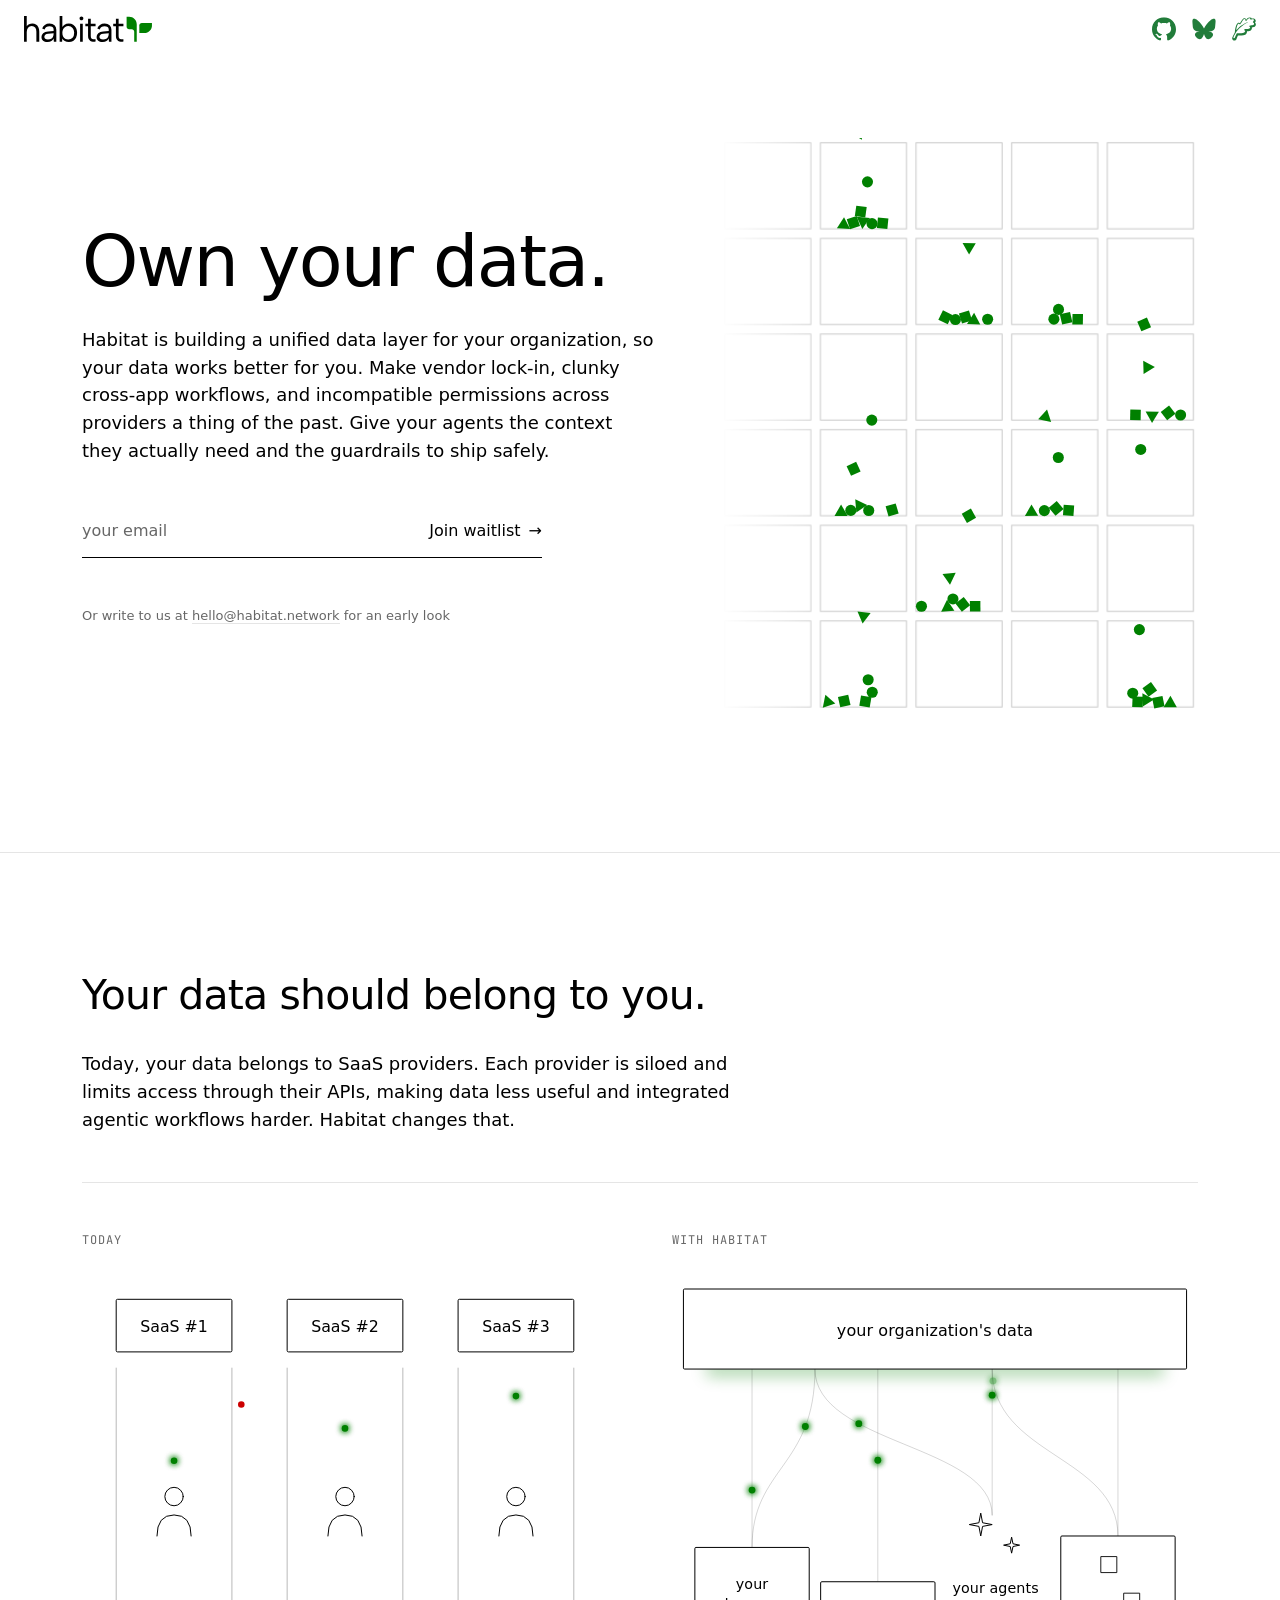
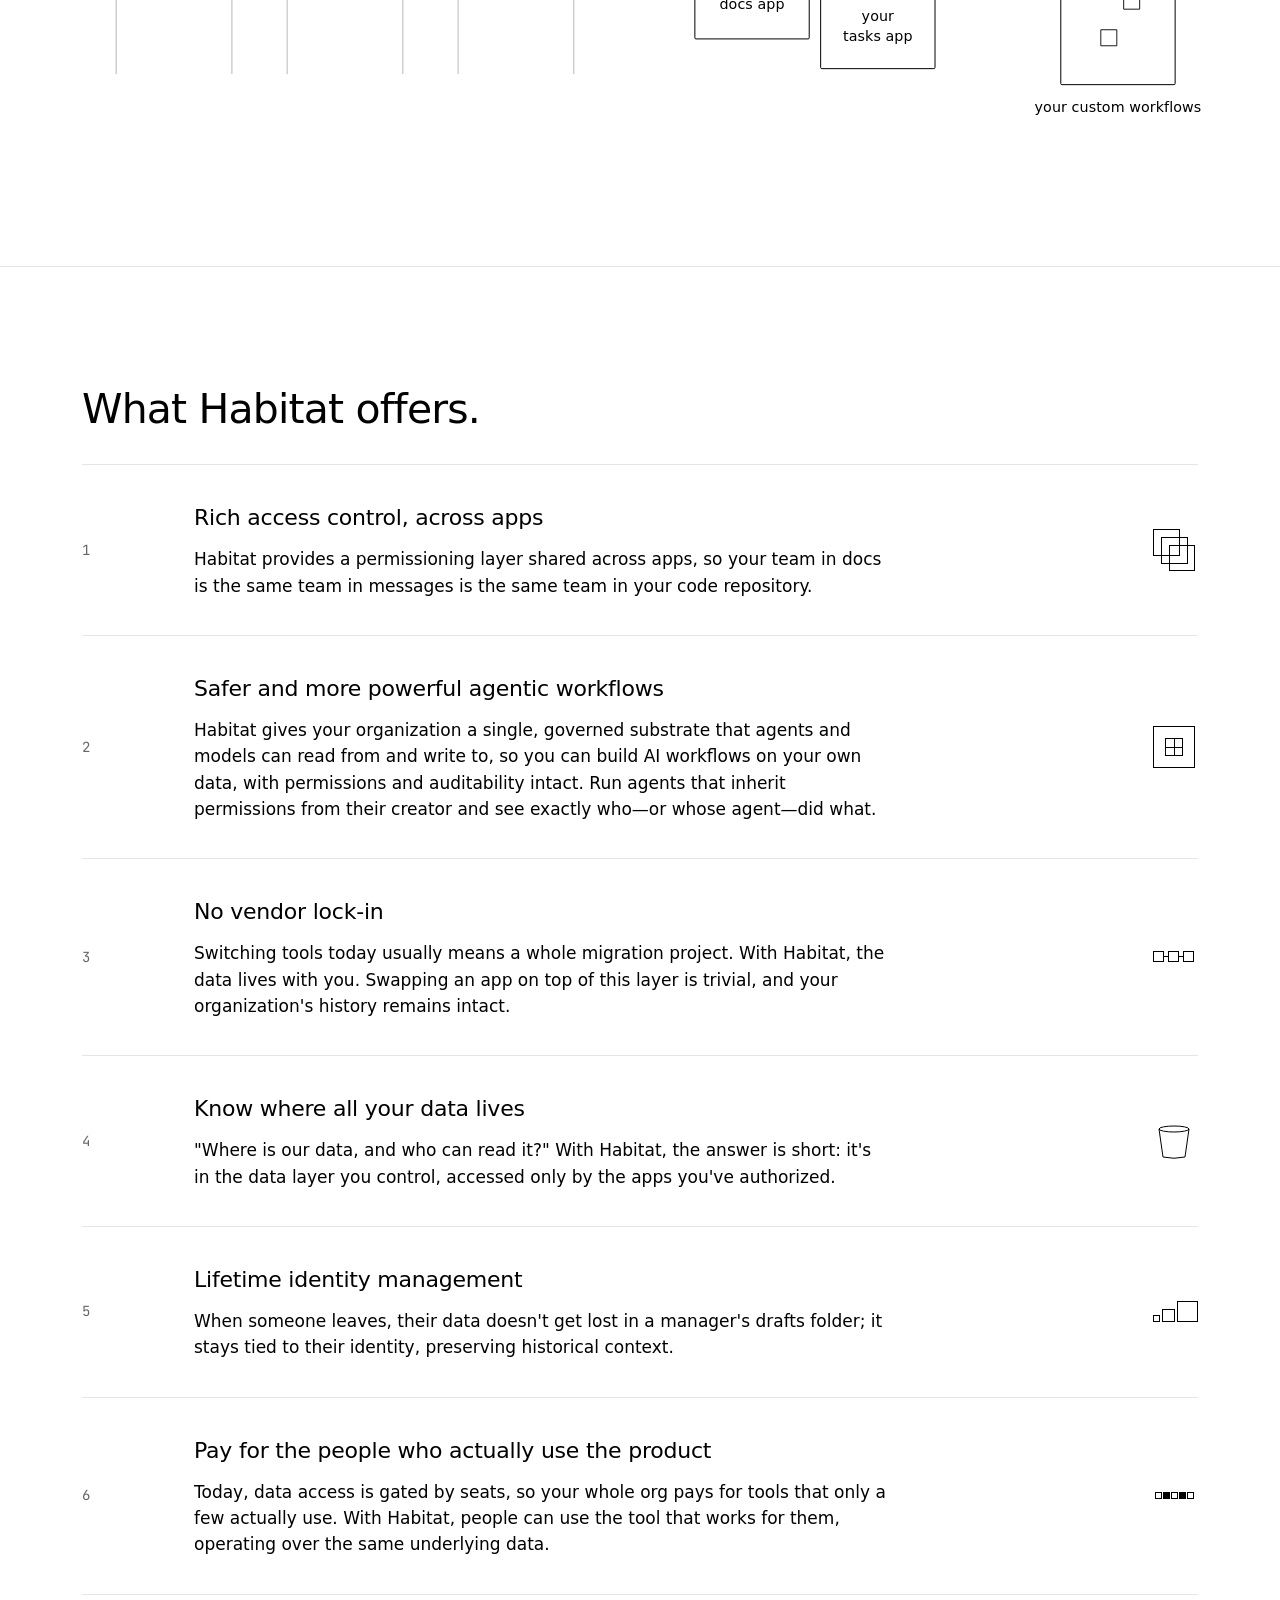
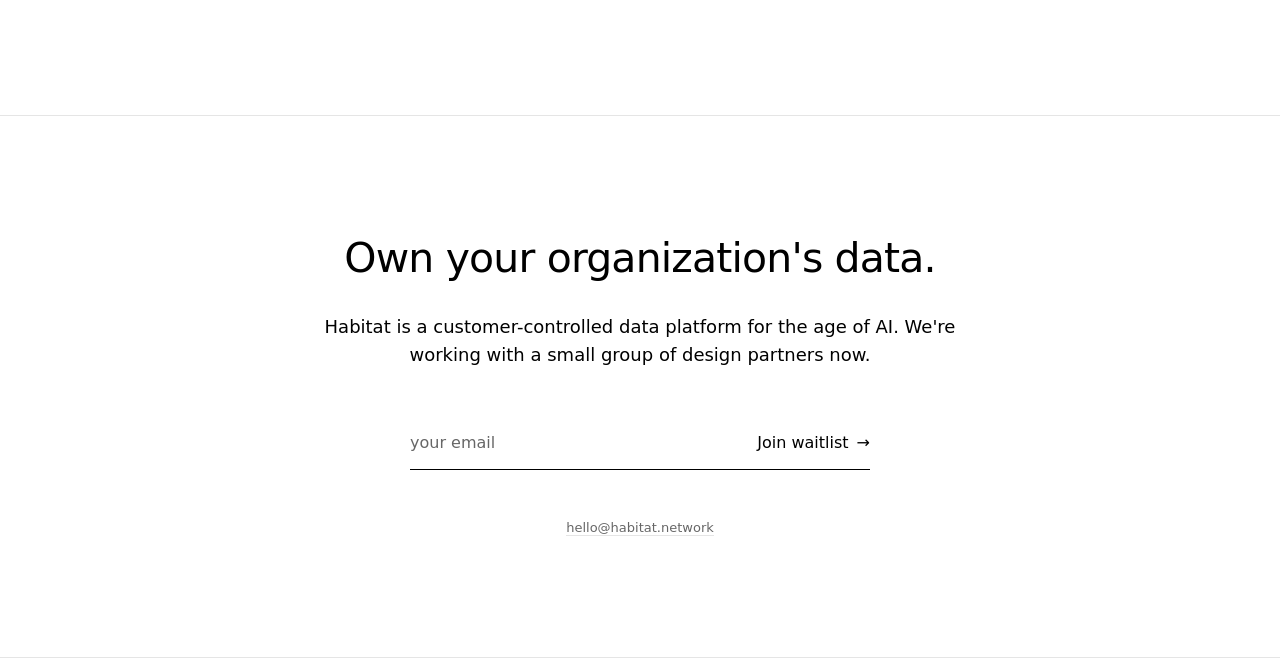
==== commit 4cd0b12c: "title wording" ====
--- a/index.html
+++ b/index.html
@@ -1,5 +1,5 @@
-<!DOCTYPE html><html lang="en"> <head><meta charset="utf-8"><link rel="icon" type="image/svg+xml" href="/favicon.svg"><link rel="icon" href="/favicon.ico"><meta name="viewport" content="width=device-width, initial-scale=1.0"><meta name="generator" content="Astro v6.0.4"><title>Habitat — Own your workplace data.</title><meta name="description" content="A unified layer for all your organizational data."><meta property="og:type" content="website"><meta property="og:url" content="https://habitat.network/"><meta property="og:title" content="Habitat — Own your workplace data."><meta property="og:description" content="A unified layer for all your organizational data."><meta property="og:image" content="https://habitat.network/cover.png"><meta name="twitter:card" content="summary_large_image"><meta name="twitter:title" content="Habitat — Own your workplace data."><meta name="twitter:description" content="A unified layer for all your organizational data."><meta name="twitter:image" content="https://habitat.network/cover.png"><meta name="astro-view-transitions-enabled" content="true"><meta name="astro-view-transitions-fallback" content="animate"><script type="module" src="/_astro/ClientRouter.astro_astro_type_script_index_0_lang.DmQZLfuR.js"></script><link rel="stylesheet" href="/_astro/index@_@astro.DNq0mSwz.css"></head>  <header class="flex justify-between px-6 py-4 items-center sticky top-0 z-10 bg-white"> <div class="flex-1"> <a href="/"><img src="/habitat-wordmark.svg" class="w-32"></a> </div> <div class="hidden md:flex flex-1 justify-end gap-4 items-center"> <a href="https://github.com/habitat-network/habitat" aria-label="GitHub"> <svg class="w-6 h-6" viewBox="0 0 98 96" fill="none" xmlns="http://www.w3.org/2000/svg"><g clip-path="url(#clip0_730_27126)"><path d="M41.4395 69.3848C28.8066 67.8535 19.9062 58.7617 19.9062 46.9902C19.9062 42.2051 21.6289 37.0371 24.5 33.5918C23.2559 30.4336 23.4473 23.7344 24.8828 20.959C28.7109 20.4805 33.8789 22.4902 36.9414 25.2656C40.5781 24.1172 44.4062 23.543 49.0957 23.543C53.7852 23.543 57.6133 24.1172 61.0586 25.1699C64.0254 22.4902 69.2891 20.4805 73.1172 20.959C74.457 23.543 74.6484 30.2422 73.4043 33.4961C76.4668 37.1328 78.0937 42.0137 78.0937 46.9902C78.0937 58.7617 69.1934 67.6621 56.3691 69.2891C59.623 71.3945 61.8242 75.9883 61.8242 81.252L61.8242 91.2051C61.8242 94.0762 64.2168 95.7031 67.0879 94.5547C84.4102 87.9512 98 70.6289 98 49.1914C98 22.1074 75.9883 6.69539e-07 48.9043 4.309e-07C21.8203 1.92261e-07 -1.9479e-07 22.1074 -4.3343e-07 49.1914C-6.20631e-07 70.4375 13.4941 88.0469 31.6777 94.6504C34.2617 95.6074 36.75 93.8848 36.75 91.3008L36.75 83.6445C35.4102 84.2188 33.6875 84.6016 32.1562 84.6016C25.8398 84.6016 22.1074 81.1563 19.4277 74.7441C18.375 72.1602 17.2266 70.6289 15.0254 70.3418C13.877 70.2461 13.4941 69.7676 13.4941 69.1934C13.4941 68.0449 15.4082 67.1836 17.3223 67.1836C20.0977 67.1836 22.4902 68.9063 24.9785 72.4473C26.8926 75.2227 28.9023 76.4668 31.2949 76.4668C33.6875 76.4668 35.2187 75.6055 37.4199 73.4043C39.0469 71.7773 40.291 70.3418 41.4395 69.3848Z" fill="currentColor"></path></g><defs><clipPath id="clip0_730_27126"><rect width="98" height="96" fill="white"></rect></clipPath></defs></svg> </a> <a href="https://bsky.app/profile/habitat.network" aria-label="Bluesky"> <svg class="w-6 h-6" viewBox="0 0 600 530" xmlns="http://www.w3.org/2000/svg"><path d="m135.72 44.03c66.496 49.921 138.02 151.14 164.28 205.46 26.262-54.316 97.782-155.54 164.28-205.46 47.98-36.021 125.72-63.892 125.72 24.795 0 17.712-10.155 148.79-16.111 170.07-20.703 73.984-96.144 92.854-163.25 81.433 117.3 19.964 147.14 86.092 82.697 152.22-122.39 125.59-175.91-31.511-189.63-71.766-2.514-7.3797-3.6904-10.832-3.7077-7.8964-0.0174-2.9357-1.1937 0.51669-3.7077 7.8964-13.714 40.255-67.233 197.36-189.63 71.766-64.444-66.128-34.605-132.26 82.697-152.22-67.108 11.421-142.55-7.4491-163.25-81.433-5.9562-21.282-16.111-152.36-16.111-170.07 0-88.687 77.742-60.816 125.72-24.795z" fill="currentColor"></path></svg> </a> <a href="https://habitat.leaflet.pub" aria-label="Leaflet"> <svg class="w-6 h-6" viewBox="0 0 64 64" fill="none" xmlns="http://www.w3.org/2000/svg"><path fill-rule="evenodd" clip-rule="evenodd" d="M6.19354 43.7615C4.02326 47.9529 2.3971 50.6787 0.825968 54.5903C-0.40065 57.6442 1.08066 61.1142 4.13453 62.3408C7.18841 63.5675 10.6584 62.0862 11.8851 59.0323C12.1956 58.2591 12.4949 57.4976 12.784 56.7619L12.7867 56.755C13.8877 53.9534 14.8372 51.5562 15.9859 49.3971C17.2796 49.3269 18.7589 49.3161 20.4268 49.3067L20.6365 49.3056C23.6784 49.2888 27.3433 49.2687 30.5036 48.629C33.6657 47.989 37.5791 46.476 39.3089 42.4233C39.7772 41.3263 40.2521 39.7069 39.8363 38.0619C39.9611 38.0618 40.0889 38.0618 40.2201 38.0618C40.2903 38.0618 40.3619 38.0618 40.4348 38.0619C42.1036 38.063 44.452 38.0645 46.5513 37.4934C49.0009 36.8271 51.5766 35.2492 52.7066 31.9254C53.115 30.7244 53.1906 29.4632 52.8381 28.2712C52.9461 28.2521 53.0569 28.2327 53.1706 28.2127C53.2252 28.2032 53.2807 28.1935 53.3369 28.1837C54.7713 27.933 56.6912 27.5974 58.3315 26.9838C59.9271 26.3869 62.5489 25.0534 63.3345 21.9971C63.7822 20.2552 63.7353 18.411 62.7294 16.7456C62.3111 16.0531 61.779 15.5078 61.3069 15.1057C61.7466 14.5555 62.3058 13.79 62.6909 12.9455C63.3591 11.4803 63.7036 9.32754 62.3369 7.22123C60.7856 4.83067 58.1256 4.41306 56.8098 4.30487C55.4415 4.19236 53.9707 4.31254 52.9137 4.40806C52.7702 4.05645 52.5725 3.68669 52.2993 3.32178C50.832 1.36219 48.5559 1.19749 47.2748 1.23194C44.6865 1.30155 42.6621 2.45002 41.1987 3.64119C40.4307 4.26635 38.6031 6.82233 38.0052 7.48715C38.0052 5.10325 35.7086 3.89003 34.0939 3.64119C30.959 3.15806 29.0173 5.17673 27.2122 7.48715C24.962 10.3672 23.22 14.0741 21.1617 16.8593C20.4523 16.3978 19.6125 15.3179 18.2694 15.3803C16.0564 15.4831 14.5863 16.9832 13.6351 18.0097C11.9797 19.796 10.9264 23.0413 10.2095 25.4575C9.43004 28.9535 8.89843 30.4276 8.26688 34.2604C7.8913 36.5398 7.70089 38.3385 7.70089 40.8839C7.27002 41.7282 6.77687 42.635 6.19354 43.7615Z" fill="currentColor"></path><path fill-rule="evenodd" clip-rule="evenodd" d="M18.9944 18.4871C19.6421 19.0561 20.4012 19.7231 22.0388 19.1533C23.1095 18.7808 24.4933 16.3538 26.0373 13.6458C28.2942 9.68748 30.8934 5.12877 33.3576 5.50855C36.3301 5.96665 36.1471 7.6122 36.0064 8.87787C35.9077 9.76563 35.8298 10.4665 36.8761 10.4396C37.9419 10.4122 38.9792 9.15957 40.1829 7.70596C41.8456 5.69807 43.826 3.30666 46.6379 3.23104C48.6204 3.17772 48.5891 4.03205 48.5574 4.89842C48.5371 5.45219 48.5166 6.01088 49.0218 6.34062C49.5194 6.66547 50.7707 6.55195 52.2092 6.42146C54.5154 6.21226 57.3027 5.95942 58.2369 7.39914C59.0583 8.66485 58.0119 9.92284 57.0089 11.1286C56.1594 12.1499 55.341 13.1337 55.7152 14.0531C56.0204 14.8031 56.647 15.2257 57.2613 15.64C58.2659 16.3175 59.2375 16.9727 58.7159 19.0019C58.1644 21.1475 54.8463 21.7286 51.7361 22.2733C49.1306 22.7296 46.6709 23.1603 46.106 24.4639C45.7516 25.2816 46.3394 25.6623 46.9979 26.0889C47.7849 26.5986 48.673 27.1739 48.1751 28.6384C47.011 32.0622 43.1238 32.0622 39.4756 32.0623C36.3442 32.0623 33.3888 32.0624 32.4827 34.2275C31.9596 35.4776 32.7514 35.6982 33.6201 35.9404C34.6836 36.2368 35.8623 36.5653 34.8856 38.8535C33.0165 43.2324 26.0433 43.2715 19.6599 43.3073C17.3193 43.3205 15.058 43.3332 13.1567 43.5592C12.9396 43.585 12.7471 43.7095 12.6334 43.8962C10.8838 46.767 9.64296 49.9245 8.31937 53.2926C8.0286 54.0325 7.73384 54.7825 7.42881 55.542C7.02558 56.5459 5.88485 57.0328 4.88093 56.6296C3.877 56.2264 3.39005 55.0857 3.79328 54.0817C5.29513 50.3426 7.02775 46.9042 8.92229 43.7479C12.0142 38.0542 18.109 31.0686 24.5542 25.8207C30.2889 21.0461 35.7654 17.4724 42.1392 14.7607C42.9371 14.4212 42.7002 13.4882 41.8673 13.7289C36.2143 15.3625 31.2171 18.6029 26.0373 21.8684C20.4035 25.4201 15.6824 30.2231 12.7771 33.7151C12.2649 34.3308 11.1447 33.8245 11.306 33.04C12.5677 26.9025 13.87 21.27 15.7789 19.2101C17.5913 17.2543 18.2114 17.7992 18.9944 18.4871Z" fill="white"></path></svg> </a> </div> <!-- Mobile menu --> <details class="md:hidden relative"> <summary class="list-none cursor-pointer [&::-webkit-details-marker]:hidden"> <svg xmlns="http://www.w3.org/2000/svg" class="w-6 h-6" fill="none" viewBox="0 0 24 24" stroke="currentColor"> <path stroke-linecap="round" stroke-linejoin="round" stroke-width="2" d="M4 6h16M4 12h16M4 18h16"></path> </svg> </summary> <div class="absolute right-0 top-full mt-2 bg-white border border-gray-300 rounded-lg p-4 flex flex-col gap-4 min-w-48 shadow-lg z-20"> <div class="flex gap-4"> <a href="https://github.com/habitat-network/habitat" aria-label="GitHub"> <svg class="w-6 h-6" viewBox="0 0 98 96" fill="none" xmlns="http://www.w3.org/2000/svg"><g clip-path="url(#clip0_730_27126)"><path d="M41.4395 69.3848C28.8066 67.8535 19.9062 58.7617 19.9062 46.9902C19.9062 42.2051 21.6289 37.0371 24.5 33.5918C23.2559 30.4336 23.4473 23.7344 24.8828 20.959C28.7109 20.4805 33.8789 22.4902 36.9414 25.2656C40.5781 24.1172 44.4062 23.543 49.0957 23.543C53.7852 23.543 57.6133 24.1172 61.0586 25.1699C64.0254 22.4902 69.2891 20.4805 73.1172 20.959C74.457 23.543 74.6484 30.2422 73.4043 33.4961C76.4668 37.1328 78.0937 42.0137 78.0937 46.9902C78.0937 58.7617 69.1934 67.6621 56.3691 69.2891C59.623 71.3945 61.8242 75.9883 61.8242 81.252L61.8242 91.2051C61.8242 94.0762 64.2168 95.7031 67.0879 94.5547C84.4102 87.9512 98 70.6289 98 49.1914C98 22.1074 75.9883 6.69539e-07 48.9043 4.309e-07C21.8203 1.92261e-07 -1.9479e-07 22.1074 -4.3343e-07 49.1914C-6.20631e-07 70.4375 13.4941 88.0469 31.6777 94.6504C34.2617 95.6074 36.75 93.8848 36.75 91.3008L36.75 83.6445C35.4102 84.2188 33.6875 84.6016 32.1562 84.6016C25.8398 84.6016 22.1074 81.1563 19.4277 74.7441C18.375 72.1602 17.2266 70.6289 15.0254 70.3418C13.877 70.2461 13.4941 69.7676 13.4941 69.1934C13.4941 68.0449 15.4082 67.1836 17.3223 67.1836C20.0977 67.1836 22.4902 68.9063 24.9785 72.4473C26.8926 75.2227 28.9023 76.4668 31.2949 76.4668C33.6875 76.4668 35.2187 75.6055 37.4199 73.4043C39.0469 71.7773 40.291 70.3418 41.4395 69.3848Z" fill="currentColor"></path></g><defs><clipPath id="clip0_730_27126"><rect width="98" height="96" fill="white"></rect></clipPath></defs></svg> </a> <a href="https://bsky.app/profile/habitat.network" aria-label="Bluesky"> <svg class="w-6 h-6" viewBox="0 0 600 530" xmlns="http://www.w3.org/2000/svg"><path d="m135.72 44.03c66.496 49.921 138.02 151.14 164.28 205.46 26.262-54.316 97.782-155.54 164.28-205.46 47.98-36.021 125.72-63.892 125.72 24.795 0 17.712-10.155 148.79-16.111 170.07-20.703 73.984-96.144 92.854-163.25 81.433 117.3 19.964 147.14 86.092 82.697 152.22-122.39 125.59-175.91-31.511-189.63-71.766-2.514-7.3797-3.6904-10.832-3.7077-7.8964-0.0174-2.9357-1.1937 0.51669-3.7077 7.8964-13.714 40.255-67.233 197.36-189.63 71.766-64.444-66.128-34.605-132.26 82.697-152.22-67.108 11.421-142.55-7.4491-163.25-81.433-5.9562-21.282-16.111-152.36-16.111-170.07 0-88.687 77.742-60.816 125.72-24.795z" fill="currentColor"></path></svg> </a> <a href="https://habitat.leaflet.pub" aria-label="Leaflet"> <svg class="w-6 h-6" viewBox="0 0 64 64" fill="none" xmlns="http://www.w3.org/2000/svg"><path fill-rule="evenodd" clip-rule="evenodd" d="M6.19354 43.7615C4.02326 47.9529 2.3971 50.6787 0.825968 54.5903C-0.40065 57.6442 1.08066 61.1142 4.13453 62.3408C7.18841 63.5675 10.6584 62.0862 11.8851 59.0323C12.1956 58.2591 12.4949 57.4976 12.784 56.7619L12.7867 56.755C13.8877 53.9534 14.8372 51.5562 15.9859 49.3971C17.2796 49.3269 18.7589 49.3161 20.4268 49.3067L20.6365 49.3056C23.6784 49.2888 27.3433 49.2687 30.5036 48.629C33.6657 47.989 37.5791 46.476 39.3089 42.4233C39.7772 41.3263 40.2521 39.7069 39.8363 38.0619C39.9611 38.0618 40.0889 38.0618 40.2201 38.0618C40.2903 38.0618 40.3619 38.0618 40.4348 38.0619C42.1036 38.063 44.452 38.0645 46.5513 37.4934C49.0009 36.8271 51.5766 35.2492 52.7066 31.9254C53.115 30.7244 53.1906 29.4632 52.8381 28.2712C52.9461 28.2521 53.0569 28.2327 53.1706 28.2127C53.2252 28.2032 53.2807 28.1935 53.3369 28.1837C54.7713 27.933 56.6912 27.5974 58.3315 26.9838C59.9271 26.3869 62.5489 25.0534 63.3345 21.9971C63.7822 20.2552 63.7353 18.411 62.7294 16.7456C62.3111 16.0531 61.779 15.5078 61.3069 15.1057C61.7466 14.5555 62.3058 13.79 62.6909 12.9455C63.3591 11.4803 63.7036 9.32754 62.3369 7.22123C60.7856 4.83067 58.1256 4.41306 56.8098 4.30487C55.4415 4.19236 53.9707 4.31254 52.9137 4.40806C52.7702 4.05645 52.5725 3.68669 52.2993 3.32178C50.832 1.36219 48.5559 1.19749 47.2748 1.23194C44.6865 1.30155 42.6621 2.45002 41.1987 3.64119C40.4307 4.26635 38.6031 6.82233 38.0052 7.48715C38.0052 5.10325 35.7086 3.89003 34.0939 3.64119C30.959 3.15806 29.0173 5.17673 27.2122 7.48715C24.962 10.3672 23.22 14.0741 21.1617 16.8593C20.4523 16.3978 19.6125 15.3179 18.2694 15.3803C16.0564 15.4831 14.5863 16.9832 13.6351 18.0097C11.9797 19.796 10.9264 23.0413 10.2095 25.4575C9.43004 28.9535 8.89843 30.4276 8.26688 34.2604C7.8913 36.5398 7.70089 38.3385 7.70089 40.8839C7.27002 41.7282 6.77687 42.635 6.19354 43.7615Z" fill="currentColor"></path><path fill-rule="evenodd" clip-rule="evenodd" d="M18.9944 18.4871C19.6421 19.0561 20.4012 19.7231 22.0388 19.1533C23.1095 18.7808 24.4933 16.3538 26.0373 13.6458C28.2942 9.68748 30.8934 5.12877 33.3576 5.50855C36.3301 5.96665 36.1471 7.6122 36.0064 8.87787C35.9077 9.76563 35.8298 10.4665 36.8761 10.4396C37.9419 10.4122 38.9792 9.15957 40.1829 7.70596C41.8456 5.69807 43.826 3.30666 46.6379 3.23104C48.6204 3.17772 48.5891 4.03205 48.5574 4.89842C48.5371 5.45219 48.5166 6.01088 49.0218 6.34062C49.5194 6.66547 50.7707 6.55195 52.2092 6.42146C54.5154 6.21226 57.3027 5.95942 58.2369 7.39914C59.0583 8.66485 58.0119 9.92284 57.0089 11.1286C56.1594 12.1499 55.341 13.1337 55.7152 14.0531C56.0204 14.8031 56.647 15.2257 57.2613 15.64C58.2659 16.3175 59.2375 16.9727 58.7159 19.0019C58.1644 21.1475 54.8463 21.7286 51.7361 22.2733C49.1306 22.7296 46.6709 23.1603 46.106 24.4639C45.7516 25.2816 46.3394 25.6623 46.9979 26.0889C47.7849 26.5986 48.673 27.1739 48.1751 28.6384C47.011 32.0622 43.1238 32.0622 39.4756 32.0623C36.3442 32.0623 33.3888 32.0624 32.4827 34.2275C31.9596 35.4776 32.7514 35.6982 33.6201 35.9404C34.6836 36.2368 35.8623 36.5653 34.8856 38.8535C33.0165 43.2324 26.0433 43.2715 19.6599 43.3073C17.3193 43.3205 15.058 43.3332 13.1567 43.5592C12.9396 43.585 12.7471 43.7095 12.6334 43.8962C10.8838 46.767 9.64296 49.9245 8.31937 53.2926C8.0286 54.0325 7.73384 54.7825 7.42881 55.542C7.02558 56.5459 5.88485 57.0328 4.88093 56.6296C3.877 56.2264 3.39005 55.0857 3.79328 54.0817C5.29513 50.3426 7.02775 46.9042 8.92229 43.7479C12.0142 38.0542 18.109 31.0686 24.5542 25.8207C30.2889 21.0461 35.7654 17.4724 42.1392 14.7607C42.9371 14.4212 42.7002 13.4882 41.8673 13.7289C36.2143 15.3625 31.2171 18.6029 26.0373 21.8684C20.4035 25.4201 15.6824 30.2231 12.7771 33.7151C12.2649 34.3308 11.1447 33.8245 11.306 33.04C12.5677 26.9025 13.87 21.27 15.7789 19.2101C17.5913 17.2543 18.2114 17.7992 18.9944 18.4871Z" fill="white"></path></svg> </a> </div> </div> </details> </header> <main class="landing"> <!-- HERO --> <section class="hero"> <div class="hero-inner"> <div class="hero-copy"> <h1 class="display reveal">Own your workplace data.</h1> <p class="hero-sub reveal" style="--d: 120ms">
-Habitat is building a unified data layer for your organization, so your data works better for you. Make vendor lock-in, clunky cross-app workflows, and confusing permissions across providers a thing of the past with Habitat.
+<!DOCTYPE html><html lang="en"> <head><meta charset="utf-8"><link rel="icon" type="image/svg+xml" href="/favicon.svg"><link rel="icon" href="/favicon.ico"><meta name="viewport" content="width=device-width, initial-scale=1.0"><meta name="generator" content="Astro v6.0.4"><title>Habitat</title><meta name="description" content="A unified layer for your organization's data."><meta property="og:type" content="website"><meta property="og:url" content="https://habitat.network/"><meta property="og:title" content="Habitat"><meta property="og:description" content="A unified layer for your organization's data."><meta property="og:image" content="https://habitat.network/cover.png"><meta name="twitter:card" content="summary_large_image"><meta name="twitter:title" content="Habitat"><meta name="twitter:description" content="A unified layer for your organization's data."><meta name="twitter:image" content="https://habitat.network/cover.png"><meta name="astro-view-transitions-enabled" content="true"><meta name="astro-view-transitions-fallback" content="animate"><script type="module" src="/_astro/ClientRouter.astro_astro_type_script_index_0_lang.DmQZLfuR.js"></script><link rel="stylesheet" href="/_astro/index@_@astro.DNq0mSwz.css"></head>  <header class="flex justify-between px-6 py-4 items-center sticky top-0 z-10 bg-white"> <div class="flex-1"> <a href="/"><img src="/habitat-wordmark.svg" class="w-32"></a> </div> <div class="hidden md:flex flex-1 justify-end gap-4 items-center"> <a href="https://github.com/habitat-network/habitat" aria-label="GitHub"> <svg class="w-6 h-6" viewBox="0 0 98 96" fill="none" xmlns="http://www.w3.org/2000/svg"><g clip-path="url(#clip0_730_27126)"><path d="M41.4395 69.3848C28.8066 67.8535 19.9062 58.7617 19.9062 46.9902C19.9062 42.2051 21.6289 37.0371 24.5 33.5918C23.2559 30.4336 23.4473 23.7344 24.8828 20.959C28.7109 20.4805 33.8789 22.4902 36.9414 25.2656C40.5781 24.1172 44.4062 23.543 49.0957 23.543C53.7852 23.543 57.6133 24.1172 61.0586 25.1699C64.0254 22.4902 69.2891 20.4805 73.1172 20.959C74.457 23.543 74.6484 30.2422 73.4043 33.4961C76.4668 37.1328 78.0937 42.0137 78.0937 46.9902C78.0937 58.7617 69.1934 67.6621 56.3691 69.2891C59.623 71.3945 61.8242 75.9883 61.8242 81.252L61.8242 91.2051C61.8242 94.0762 64.2168 95.7031 67.0879 94.5547C84.4102 87.9512 98 70.6289 98 49.1914C98 22.1074 75.9883 6.69539e-07 48.9043 4.309e-07C21.8203 1.92261e-07 -1.9479e-07 22.1074 -4.3343e-07 49.1914C-6.20631e-07 70.4375 13.4941 88.0469 31.6777 94.6504C34.2617 95.6074 36.75 93.8848 36.75 91.3008L36.75 83.6445C35.4102 84.2188 33.6875 84.6016 32.1562 84.6016C25.8398 84.6016 22.1074 81.1563 19.4277 74.7441C18.375 72.1602 17.2266 70.6289 15.0254 70.3418C13.877 70.2461 13.4941 69.7676 13.4941 69.1934C13.4941 68.0449 15.4082 67.1836 17.3223 67.1836C20.0977 67.1836 22.4902 68.9063 24.9785 72.4473C26.8926 75.2227 28.9023 76.4668 31.2949 76.4668C33.6875 76.4668 35.2187 75.6055 37.4199 73.4043C39.0469 71.7773 40.291 70.3418 41.4395 69.3848Z" fill="currentColor"></path></g><defs><clipPath id="clip0_730_27126"><rect width="98" height="96" fill="white"></rect></clipPath></defs></svg> </a> <a href="https://bsky.app/profile/habitat.network" aria-label="Bluesky"> <svg class="w-6 h-6" viewBox="0 0 600 530" xmlns="http://www.w3.org/2000/svg"><path d="m135.72 44.03c66.496 49.921 138.02 151.14 164.28 205.46 26.262-54.316 97.782-155.54 164.28-205.46 47.98-36.021 125.72-63.892 125.72 24.795 0 17.712-10.155 148.79-16.111 170.07-20.703 73.984-96.144 92.854-163.25 81.433 117.3 19.964 147.14 86.092 82.697 152.22-122.39 125.59-175.91-31.511-189.63-71.766-2.514-7.3797-3.6904-10.832-3.7077-7.8964-0.0174-2.9357-1.1937 0.51669-3.7077 7.8964-13.714 40.255-67.233 197.36-189.63 71.766-64.444-66.128-34.605-132.26 82.697-152.22-67.108 11.421-142.55-7.4491-163.25-81.433-5.9562-21.282-16.111-152.36-16.111-170.07 0-88.687 77.742-60.816 125.72-24.795z" fill="currentColor"></path></svg> </a> <a href="https://habitat.leaflet.pub" aria-label="Leaflet"> <svg class="w-6 h-6" viewBox="0 0 64 64" fill="none" xmlns="http://www.w3.org/2000/svg"><path fill-rule="evenodd" clip-rule="evenodd" d="M6.19354 43.7615C4.02326 47.9529 2.3971 50.6787 0.825968 54.5903C-0.40065 57.6442 1.08066 61.1142 4.13453 62.3408C7.18841 63.5675 10.6584 62.0862 11.8851 59.0323C12.1956 58.2591 12.4949 57.4976 12.784 56.7619L12.7867 56.755C13.8877 53.9534 14.8372 51.5562 15.9859 49.3971C17.2796 49.3269 18.7589 49.3161 20.4268 49.3067L20.6365 49.3056C23.6784 49.2888 27.3433 49.2687 30.5036 48.629C33.6657 47.989 37.5791 46.476 39.3089 42.4233C39.7772 41.3263 40.2521 39.7069 39.8363 38.0619C39.9611 38.0618 40.0889 38.0618 40.2201 38.0618C40.2903 38.0618 40.3619 38.0618 40.4348 38.0619C42.1036 38.063 44.452 38.0645 46.5513 37.4934C49.0009 36.8271 51.5766 35.2492 52.7066 31.9254C53.115 30.7244 53.1906 29.4632 52.8381 28.2712C52.9461 28.2521 53.0569 28.2327 53.1706 28.2127C53.2252 28.2032 53.2807 28.1935 53.3369 28.1837C54.7713 27.933 56.6912 27.5974 58.3315 26.9838C59.9271 26.3869 62.5489 25.0534 63.3345 21.9971C63.7822 20.2552 63.7353 18.411 62.7294 16.7456C62.3111 16.0531 61.779 15.5078 61.3069 15.1057C61.7466 14.5555 62.3058 13.79 62.6909 12.9455C63.3591 11.4803 63.7036 9.32754 62.3369 7.22123C60.7856 4.83067 58.1256 4.41306 56.8098 4.30487C55.4415 4.19236 53.9707 4.31254 52.9137 4.40806C52.7702 4.05645 52.5725 3.68669 52.2993 3.32178C50.832 1.36219 48.5559 1.19749 47.2748 1.23194C44.6865 1.30155 42.6621 2.45002 41.1987 3.64119C40.4307 4.26635 38.6031 6.82233 38.0052 7.48715C38.0052 5.10325 35.7086 3.89003 34.0939 3.64119C30.959 3.15806 29.0173 5.17673 27.2122 7.48715C24.962 10.3672 23.22 14.0741 21.1617 16.8593C20.4523 16.3978 19.6125 15.3179 18.2694 15.3803C16.0564 15.4831 14.5863 16.9832 13.6351 18.0097C11.9797 19.796 10.9264 23.0413 10.2095 25.4575C9.43004 28.9535 8.89843 30.4276 8.26688 34.2604C7.8913 36.5398 7.70089 38.3385 7.70089 40.8839C7.27002 41.7282 6.77687 42.635 6.19354 43.7615Z" fill="currentColor"></path><path fill-rule="evenodd" clip-rule="evenodd" d="M18.9944 18.4871C19.6421 19.0561 20.4012 19.7231 22.0388 19.1533C23.1095 18.7808 24.4933 16.3538 26.0373 13.6458C28.2942 9.68748 30.8934 5.12877 33.3576 5.50855C36.3301 5.96665 36.1471 7.6122 36.0064 8.87787C35.9077 9.76563 35.8298 10.4665 36.8761 10.4396C37.9419 10.4122 38.9792 9.15957 40.1829 7.70596C41.8456 5.69807 43.826 3.30666 46.6379 3.23104C48.6204 3.17772 48.5891 4.03205 48.5574 4.89842C48.5371 5.45219 48.5166 6.01088 49.0218 6.34062C49.5194 6.66547 50.7707 6.55195 52.2092 6.42146C54.5154 6.21226 57.3027 5.95942 58.2369 7.39914C59.0583 8.66485 58.0119 9.92284 57.0089 11.1286C56.1594 12.1499 55.341 13.1337 55.7152 14.0531C56.0204 14.8031 56.647 15.2257 57.2613 15.64C58.2659 16.3175 59.2375 16.9727 58.7159 19.0019C58.1644 21.1475 54.8463 21.7286 51.7361 22.2733C49.1306 22.7296 46.6709 23.1603 46.106 24.4639C45.7516 25.2816 46.3394 25.6623 46.9979 26.0889C47.7849 26.5986 48.673 27.1739 48.1751 28.6384C47.011 32.0622 43.1238 32.0622 39.4756 32.0623C36.3442 32.0623 33.3888 32.0624 32.4827 34.2275C31.9596 35.4776 32.7514 35.6982 33.6201 35.9404C34.6836 36.2368 35.8623 36.5653 34.8856 38.8535C33.0165 43.2324 26.0433 43.2715 19.6599 43.3073C17.3193 43.3205 15.058 43.3332 13.1567 43.5592C12.9396 43.585 12.7471 43.7095 12.6334 43.8962C10.8838 46.767 9.64296 49.9245 8.31937 53.2926C8.0286 54.0325 7.73384 54.7825 7.42881 55.542C7.02558 56.5459 5.88485 57.0328 4.88093 56.6296C3.877 56.2264 3.39005 55.0857 3.79328 54.0817C5.29513 50.3426 7.02775 46.9042 8.92229 43.7479C12.0142 38.0542 18.109 31.0686 24.5542 25.8207C30.2889 21.0461 35.7654 17.4724 42.1392 14.7607C42.9371 14.4212 42.7002 13.4882 41.8673 13.7289C36.2143 15.3625 31.2171 18.6029 26.0373 21.8684C20.4035 25.4201 15.6824 30.2231 12.7771 33.7151C12.2649 34.3308 11.1447 33.8245 11.306 33.04C12.5677 26.9025 13.87 21.27 15.7789 19.2101C17.5913 17.2543 18.2114 17.7992 18.9944 18.4871Z" fill="white"></path></svg> </a> </div> <!-- Mobile menu --> <details class="md:hidden relative"> <summary class="list-none cursor-pointer [&::-webkit-details-marker]:hidden"> <svg xmlns="http://www.w3.org/2000/svg" class="w-6 h-6" fill="none" viewBox="0 0 24 24" stroke="currentColor"> <path stroke-linecap="round" stroke-linejoin="round" stroke-width="2" d="M4 6h16M4 12h16M4 18h16"></path> </svg> </summary> <div class="absolute right-0 top-full mt-2 bg-white border border-gray-300 rounded-lg p-4 flex flex-col gap-4 min-w-48 shadow-lg z-20"> <div class="flex gap-4"> <a href="https://github.com/habitat-network/habitat" aria-label="GitHub"> <svg class="w-6 h-6" viewBox="0 0 98 96" fill="none" xmlns="http://www.w3.org/2000/svg"><g clip-path="url(#clip0_730_27126)"><path d="M41.4395 69.3848C28.8066 67.8535 19.9062 58.7617 19.9062 46.9902C19.9062 42.2051 21.6289 37.0371 24.5 33.5918C23.2559 30.4336 23.4473 23.7344 24.8828 20.959C28.7109 20.4805 33.8789 22.4902 36.9414 25.2656C40.5781 24.1172 44.4062 23.543 49.0957 23.543C53.7852 23.543 57.6133 24.1172 61.0586 25.1699C64.0254 22.4902 69.2891 20.4805 73.1172 20.959C74.457 23.543 74.6484 30.2422 73.4043 33.4961C76.4668 37.1328 78.0937 42.0137 78.0937 46.9902C78.0937 58.7617 69.1934 67.6621 56.3691 69.2891C59.623 71.3945 61.8242 75.9883 61.8242 81.252L61.8242 91.2051C61.8242 94.0762 64.2168 95.7031 67.0879 94.5547C84.4102 87.9512 98 70.6289 98 49.1914C98 22.1074 75.9883 6.69539e-07 48.9043 4.309e-07C21.8203 1.92261e-07 -1.9479e-07 22.1074 -4.3343e-07 49.1914C-6.20631e-07 70.4375 13.4941 88.0469 31.6777 94.6504C34.2617 95.6074 36.75 93.8848 36.75 91.3008L36.75 83.6445C35.4102 84.2188 33.6875 84.6016 32.1562 84.6016C25.8398 84.6016 22.1074 81.1563 19.4277 74.7441C18.375 72.1602 17.2266 70.6289 15.0254 70.3418C13.877 70.2461 13.4941 69.7676 13.4941 69.1934C13.4941 68.0449 15.4082 67.1836 17.3223 67.1836C20.0977 67.1836 22.4902 68.9063 24.9785 72.4473C26.8926 75.2227 28.9023 76.4668 31.2949 76.4668C33.6875 76.4668 35.2187 75.6055 37.4199 73.4043C39.0469 71.7773 40.291 70.3418 41.4395 69.3848Z" fill="currentColor"></path></g><defs><clipPath id="clip0_730_27126"><rect width="98" height="96" fill="white"></rect></clipPath></defs></svg> </a> <a href="https://bsky.app/profile/habitat.network" aria-label="Bluesky"> <svg class="w-6 h-6" viewBox="0 0 600 530" xmlns="http://www.w3.org/2000/svg"><path d="m135.72 44.03c66.496 49.921 138.02 151.14 164.28 205.46 26.262-54.316 97.782-155.54 164.28-205.46 47.98-36.021 125.72-63.892 125.72 24.795 0 17.712-10.155 148.79-16.111 170.07-20.703 73.984-96.144 92.854-163.25 81.433 117.3 19.964 147.14 86.092 82.697 152.22-122.39 125.59-175.91-31.511-189.63-71.766-2.514-7.3797-3.6904-10.832-3.7077-7.8964-0.0174-2.9357-1.1937 0.51669-3.7077 7.8964-13.714 40.255-67.233 197.36-189.63 71.766-64.444-66.128-34.605-132.26 82.697-152.22-67.108 11.421-142.55-7.4491-163.25-81.433-5.9562-21.282-16.111-152.36-16.111-170.07 0-88.687 77.742-60.816 125.72-24.795z" fill="currentColor"></path></svg> </a> <a href="https://habitat.leaflet.pub" aria-label="Leaflet"> <svg class="w-6 h-6" viewBox="0 0 64 64" fill="none" xmlns="http://www.w3.org/2000/svg"><path fill-rule="evenodd" clip-rule="evenodd" d="M6.19354 43.7615C4.02326 47.9529 2.3971 50.6787 0.825968 54.5903C-0.40065 57.6442 1.08066 61.1142 4.13453 62.3408C7.18841 63.5675 10.6584 62.0862 11.8851 59.0323C12.1956 58.2591 12.4949 57.4976 12.784 56.7619L12.7867 56.755C13.8877 53.9534 14.8372 51.5562 15.9859 49.3971C17.2796 49.3269 18.7589 49.3161 20.4268 49.3067L20.6365 49.3056C23.6784 49.2888 27.3433 49.2687 30.5036 48.629C33.6657 47.989 37.5791 46.476 39.3089 42.4233C39.7772 41.3263 40.2521 39.7069 39.8363 38.0619C39.9611 38.0618 40.0889 38.0618 40.2201 38.0618C40.2903 38.0618 40.3619 38.0618 40.4348 38.0619C42.1036 38.063 44.452 38.0645 46.5513 37.4934C49.0009 36.8271 51.5766 35.2492 52.7066 31.9254C53.115 30.7244 53.1906 29.4632 52.8381 28.2712C52.9461 28.2521 53.0569 28.2327 53.1706 28.2127C53.2252 28.2032 53.2807 28.1935 53.3369 28.1837C54.7713 27.933 56.6912 27.5974 58.3315 26.9838C59.9271 26.3869 62.5489 25.0534 63.3345 21.9971C63.7822 20.2552 63.7353 18.411 62.7294 16.7456C62.3111 16.0531 61.779 15.5078 61.3069 15.1057C61.7466 14.5555 62.3058 13.79 62.6909 12.9455C63.3591 11.4803 63.7036 9.32754 62.3369 7.22123C60.7856 4.83067 58.1256 4.41306 56.8098 4.30487C55.4415 4.19236 53.9707 4.31254 52.9137 4.40806C52.7702 4.05645 52.5725 3.68669 52.2993 3.32178C50.832 1.36219 48.5559 1.19749 47.2748 1.23194C44.6865 1.30155 42.6621 2.45002 41.1987 3.64119C40.4307 4.26635 38.6031 6.82233 38.0052 7.48715C38.0052 5.10325 35.7086 3.89003 34.0939 3.64119C30.959 3.15806 29.0173 5.17673 27.2122 7.48715C24.962 10.3672 23.22 14.0741 21.1617 16.8593C20.4523 16.3978 19.6125 15.3179 18.2694 15.3803C16.0564 15.4831 14.5863 16.9832 13.6351 18.0097C11.9797 19.796 10.9264 23.0413 10.2095 25.4575C9.43004 28.9535 8.89843 30.4276 8.26688 34.2604C7.8913 36.5398 7.70089 38.3385 7.70089 40.8839C7.27002 41.7282 6.77687 42.635 6.19354 43.7615Z" fill="currentColor"></path><path fill-rule="evenodd" clip-rule="evenodd" d="M18.9944 18.4871C19.6421 19.0561 20.4012 19.7231 22.0388 19.1533C23.1095 18.7808 24.4933 16.3538 26.0373 13.6458C28.2942 9.68748 30.8934 5.12877 33.3576 5.50855C36.3301 5.96665 36.1471 7.6122 36.0064 8.87787C35.9077 9.76563 35.8298 10.4665 36.8761 10.4396C37.9419 10.4122 38.9792 9.15957 40.1829 7.70596C41.8456 5.69807 43.826 3.30666 46.6379 3.23104C48.6204 3.17772 48.5891 4.03205 48.5574 4.89842C48.5371 5.45219 48.5166 6.01088 49.0218 6.34062C49.5194 6.66547 50.7707 6.55195 52.2092 6.42146C54.5154 6.21226 57.3027 5.95942 58.2369 7.39914C59.0583 8.66485 58.0119 9.92284 57.0089 11.1286C56.1594 12.1499 55.341 13.1337 55.7152 14.0531C56.0204 14.8031 56.647 15.2257 57.2613 15.64C58.2659 16.3175 59.2375 16.9727 58.7159 19.0019C58.1644 21.1475 54.8463 21.7286 51.7361 22.2733C49.1306 22.7296 46.6709 23.1603 46.106 24.4639C45.7516 25.2816 46.3394 25.6623 46.9979 26.0889C47.7849 26.5986 48.673 27.1739 48.1751 28.6384C47.011 32.0622 43.1238 32.0622 39.4756 32.0623C36.3442 32.0623 33.3888 32.0624 32.4827 34.2275C31.9596 35.4776 32.7514 35.6982 33.6201 35.9404C34.6836 36.2368 35.8623 36.5653 34.8856 38.8535C33.0165 43.2324 26.0433 43.2715 19.6599 43.3073C17.3193 43.3205 15.058 43.3332 13.1567 43.5592C12.9396 43.585 12.7471 43.7095 12.6334 43.8962C10.8838 46.767 9.64296 49.9245 8.31937 53.2926C8.0286 54.0325 7.73384 54.7825 7.42881 55.542C7.02558 56.5459 5.88485 57.0328 4.88093 56.6296C3.877 56.2264 3.39005 55.0857 3.79328 54.0817C5.29513 50.3426 7.02775 46.9042 8.92229 43.7479C12.0142 38.0542 18.109 31.0686 24.5542 25.8207C30.2889 21.0461 35.7654 17.4724 42.1392 14.7607C42.9371 14.4212 42.7002 13.4882 41.8673 13.7289C36.2143 15.3625 31.2171 18.6029 26.0373 21.8684C20.4035 25.4201 15.6824 30.2231 12.7771 33.7151C12.2649 34.3308 11.1447 33.8245 11.306 33.04C12.5677 26.9025 13.87 21.27 15.7789 19.2101C17.5913 17.2543 18.2114 17.7992 18.9944 18.4871Z" fill="white"></path></svg> </a> </div> </div> </details> </header> <main class="landing"> <!-- HERO --> <section class="hero"> <div class="hero-inner"> <div class="hero-copy"> <h1 class="display reveal">Own your data.</h1> <p class="hero-sub reveal" style="--d: 120ms">
+Habitat is building a unified data layer for your organization, so your data works better for you. Make vendor lock-in, clunky cross-app workflows, and incompatible permissions across providers a thing of the past. Give your agents the context they actually need and the guardrails to ship safely.
 </p> <form class="waitlist reveal" style="--d: 220ms" novalidate> <label class="visually-hidden" for="email-hero">your email</label> <input id="email-hero" type="text" name="email" placeholder="your email" required> <button type="submit">Join waitlist <span aria-hidden="true">→</span></button> </form> <p class="waitlist-status reveal" data-status="idle" aria-live="polite"></p> <p class="helper reveal" style="--d: 320ms">
 Or write to us at <a href="mailto:hello@habitat.network">hello@habitat.network</a> for an early look
 </p> </div> <div class="hero-visual reveal" style="--d: 400ms" aria-hidden="true"> <div class="hero-art-wrap"> <svg class="hero-art" viewBox="0 0 500 600" xmlns="http://www.w3.org/2000/svg" preserveAspectRatio="xMidYMid slice"> <defs> <pattern id="heroTile" x="0" y="0" width="100" height="100" patternUnits="userSpaceOnUse"> <rect x="5" y="5" width="90" height="90" fill="none" stroke="rgba(0,0,0,0.22)" stroke-width="1"></rect> </pattern> <linearGradient id="heroFadeGrad" x1="0%" y1="0%" x2="100%" y2="0%"> <stop offset="0%" stop-color="white" stop-opacity="0"></stop> <stop offset="22%" stop-color="white" stop-opacity="1"></stop> <stop offset="100%" stop-color="white" stop-opacity="1"></stop> </linearGradient> <mask id="heroFadeMask"> <rect width="500" height="600" fill="url(#heroFadeGrad)"></rect> </mask> </defs> <rect width="500" height="600" fill="url(#heroTile)" mask="url(#heroFadeMask)"></rect> </svg> <canvas class="hero-falling-canvas" aria-hidden="true"></canvas> </div> </div> </div> </section> <!-- SECTION 1: THE SHIFT --> <section class="section shift"> <div class="section-inner"> <h2 class="reveal">Your data should belong to you.</h2> <p class="lead reveal" style="--d: 100ms">
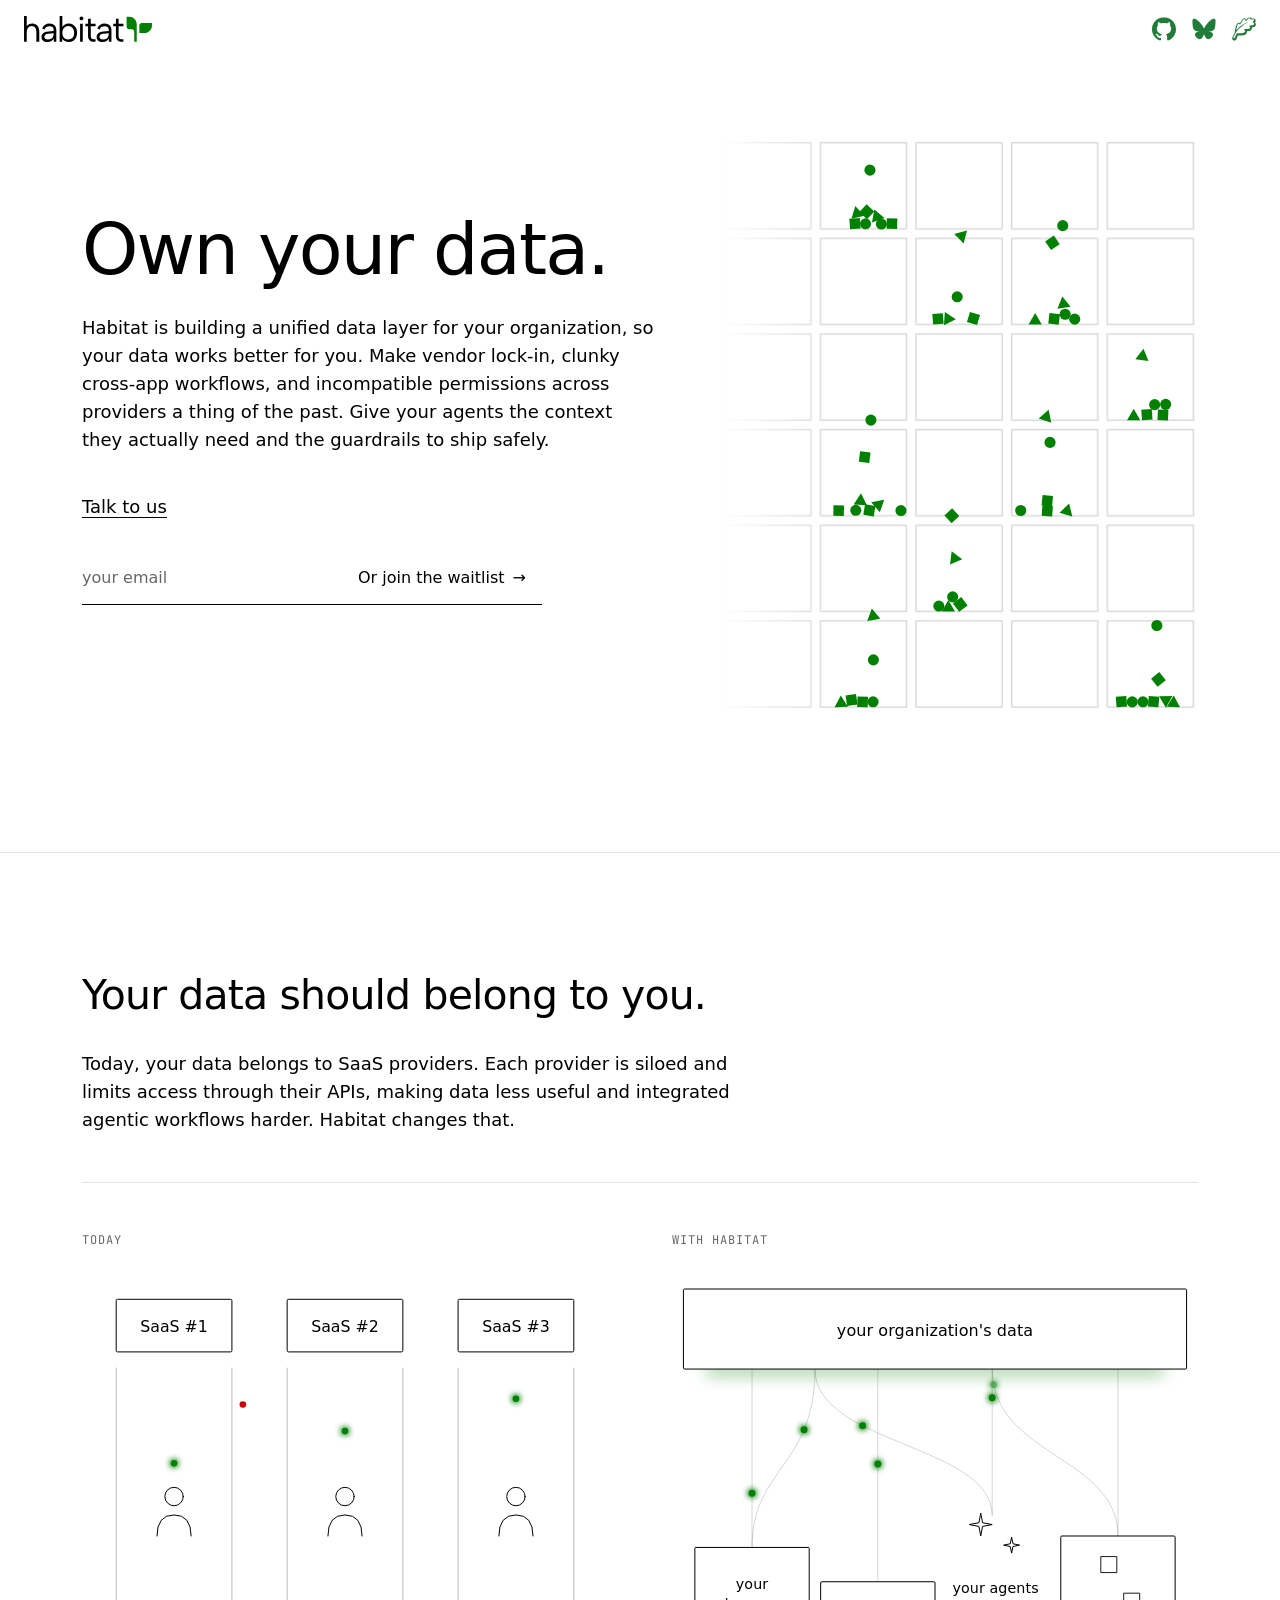
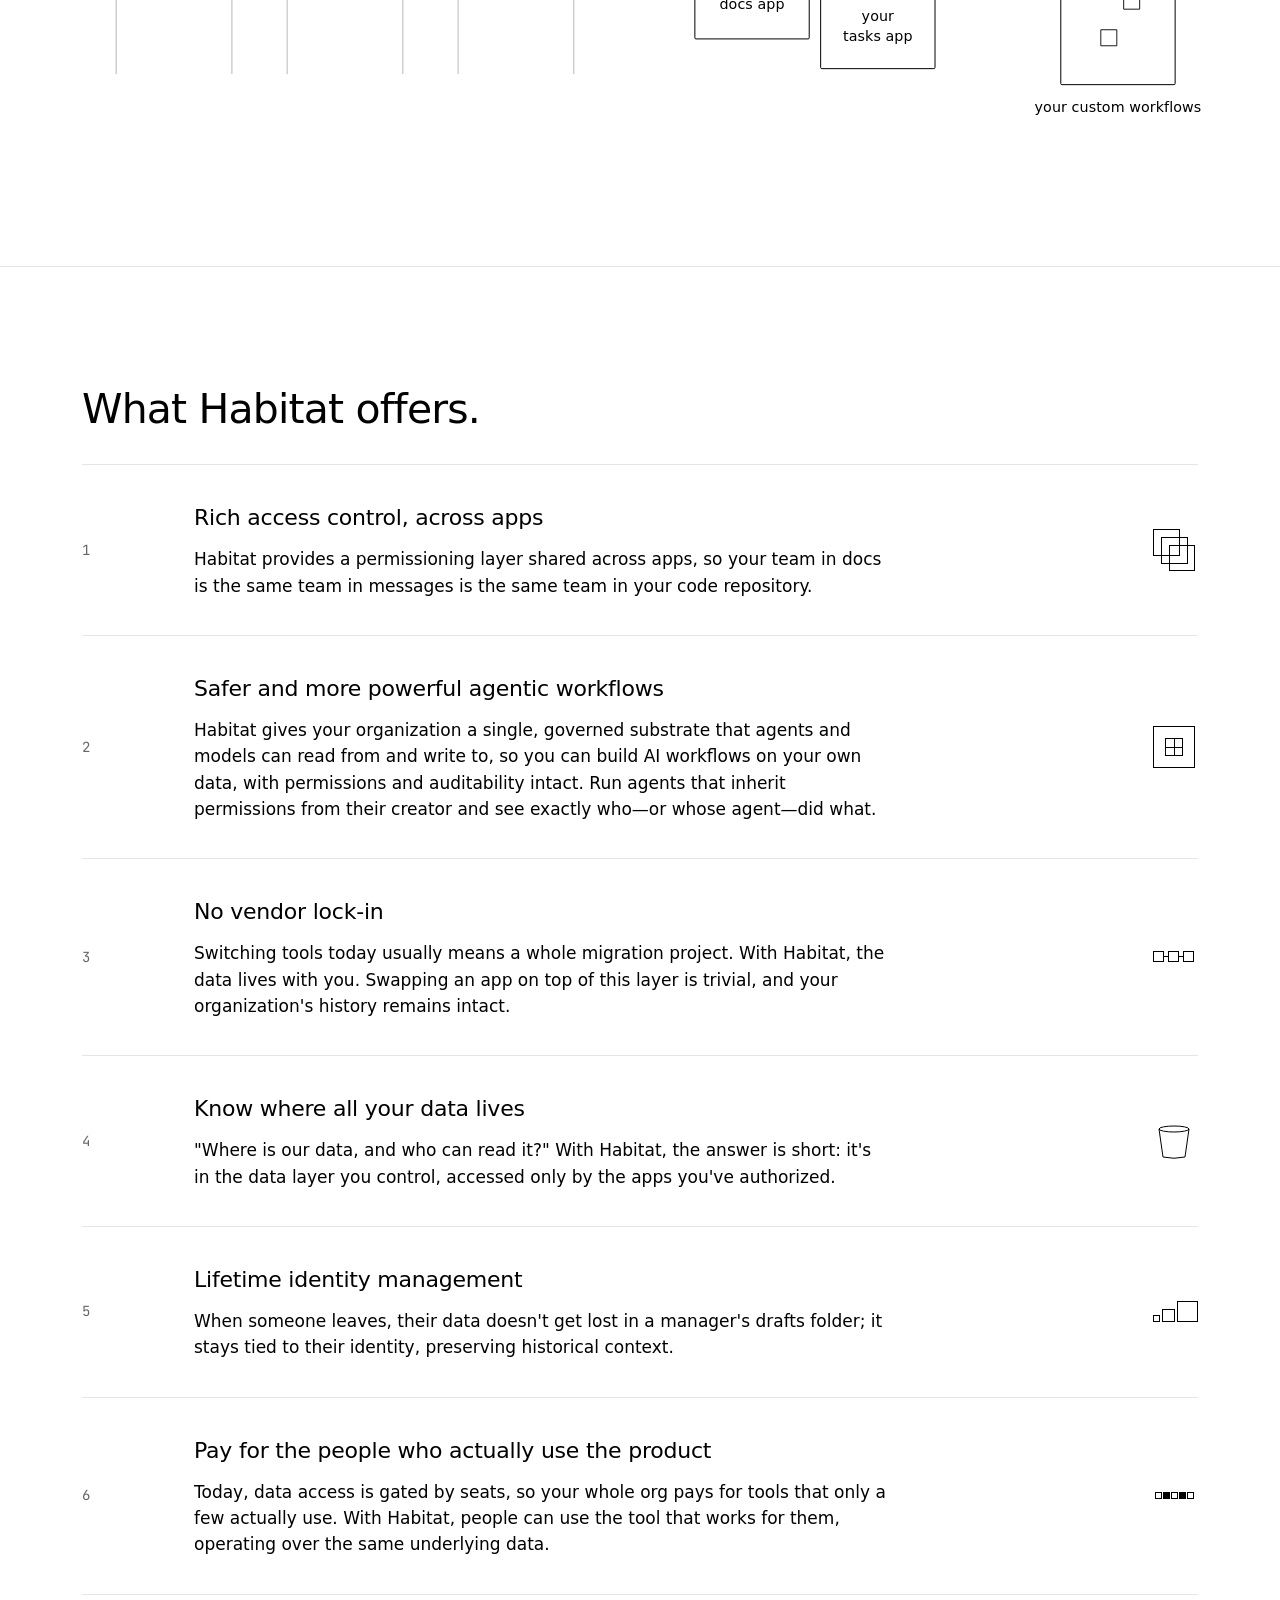
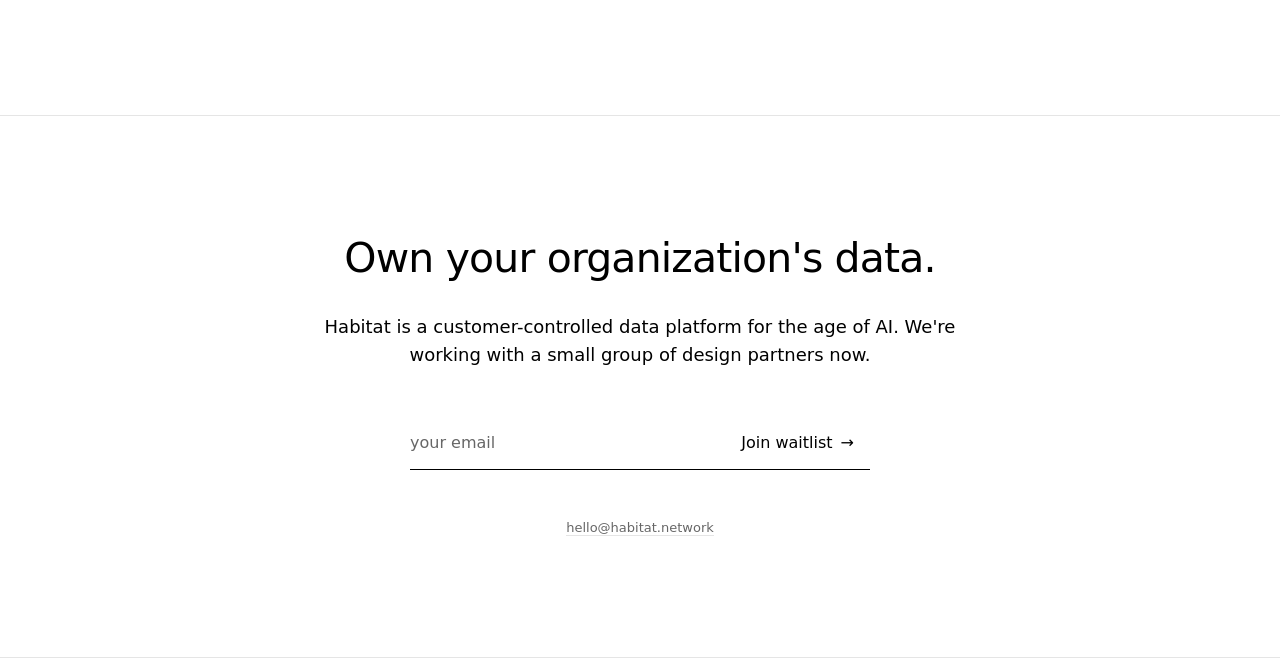
==== commit af605e90: "calendly changes" ====
--- a/index.html
+++ b/index.html
@@ -1,8 +1,6 @@
-<!DOCTYPE html><html lang="en"> <head><meta charset="utf-8"><link rel="icon" type="image/svg+xml" href="/favicon.svg"><link rel="icon" href="/favicon.ico"><meta name="viewport" content="width=device-width, initial-scale=1.0"><meta name="generator" content="Astro v6.0.4"><title>Habitat</title><meta name="description" content="A unified layer for your organization's data."><meta property="og:type" content="website"><meta property="og:url" content="https://habitat.network/"><meta property="og:title" content="Habitat"><meta property="og:description" content="A unified layer for your organization's data."><meta property="og:image" content="https://habitat.network/cover.png"><meta name="twitter:card" content="summary_large_image"><meta name="twitter:title" content="Habitat"><meta name="twitter:description" content="A unified layer for your organization's data."><meta name="twitter:image" content="https://habitat.network/cover.png"><meta name="astro-view-transitions-enabled" content="true"><meta name="astro-view-transitions-fallback" content="animate"><script type="module" src="/_astro/ClientRouter.astro_astro_type_script_index_0_lang.DmQZLfuR.js"></script><link rel="stylesheet" href="/_astro/index@_@astro.DNq0mSwz.css"></head>  <header class="flex justify-between px-6 py-4 items-center sticky top-0 z-10 bg-white"> <div class="flex-1"> <a href="/"><img src="/habitat-wordmark.svg" class="w-32"></a> </div> <div class="hidden md:flex flex-1 justify-end gap-4 items-center"> <a href="https://github.com/habitat-network/habitat" aria-label="GitHub"> <svg class="w-6 h-6" viewBox="0 0 98 96" fill="none" xmlns="http://www.w3.org/2000/svg"><g clip-path="url(#clip0_730_27126)"><path d="M41.4395 69.3848C28.8066 67.8535 19.9062 58.7617 19.9062 46.9902C19.9062 42.2051 21.6289 37.0371 24.5 33.5918C23.2559 30.4336 23.4473 23.7344 24.8828 20.959C28.7109 20.4805 33.8789 22.4902 36.9414 25.2656C40.5781 24.1172 44.4062 23.543 49.0957 23.543C53.7852 23.543 57.6133 24.1172 61.0586 25.1699C64.0254 22.4902 69.2891 20.4805 73.1172 20.959C74.457 23.543 74.6484 30.2422 73.4043 33.4961C76.4668 37.1328 78.0937 42.0137 78.0937 46.9902C78.0937 58.7617 69.1934 67.6621 56.3691 69.2891C59.623 71.3945 61.8242 75.9883 61.8242 81.252L61.8242 91.2051C61.8242 94.0762 64.2168 95.7031 67.0879 94.5547C84.4102 87.9512 98 70.6289 98 49.1914C98 22.1074 75.9883 6.69539e-07 48.9043 4.309e-07C21.8203 1.92261e-07 -1.9479e-07 22.1074 -4.3343e-07 49.1914C-6.20631e-07 70.4375 13.4941 88.0469 31.6777 94.6504C34.2617 95.6074 36.75 93.8848 36.75 91.3008L36.75 83.6445C35.4102 84.2188 33.6875 84.6016 32.1562 84.6016C25.8398 84.6016 22.1074 81.1563 19.4277 74.7441C18.375 72.1602 17.2266 70.6289 15.0254 70.3418C13.877 70.2461 13.4941 69.7676 13.4941 69.1934C13.4941 68.0449 15.4082 67.1836 17.3223 67.1836C20.0977 67.1836 22.4902 68.9063 24.9785 72.4473C26.8926 75.2227 28.9023 76.4668 31.2949 76.4668C33.6875 76.4668 35.2187 75.6055 37.4199 73.4043C39.0469 71.7773 40.291 70.3418 41.4395 69.3848Z" fill="currentColor"></path></g><defs><clipPath id="clip0_730_27126"><rect width="98" height="96" fill="white"></rect></clipPath></defs></svg> </a> <a href="https://bsky.app/profile/habitat.network" aria-label="Bluesky"> <svg class="w-6 h-6" viewBox="0 0 600 530" xmlns="http://www.w3.org/2000/svg"><path d="m135.72 44.03c66.496 49.921 138.02 151.14 164.28 205.46 26.262-54.316 97.782-155.54 164.28-205.46 47.98-36.021 125.72-63.892 125.72 24.795 0 17.712-10.155 148.79-16.111 170.07-20.703 73.984-96.144 92.854-163.25 81.433 117.3 19.964 147.14 86.092 82.697 152.22-122.39 125.59-175.91-31.511-189.63-71.766-2.514-7.3797-3.6904-10.832-3.7077-7.8964-0.0174-2.9357-1.1937 0.51669-3.7077 7.8964-13.714 40.255-67.233 197.36-189.63 71.766-64.444-66.128-34.605-132.26 82.697-152.22-67.108 11.421-142.55-7.4491-163.25-81.433-5.9562-21.282-16.111-152.36-16.111-170.07 0-88.687 77.742-60.816 125.72-24.795z" fill="currentColor"></path></svg> </a> <a href="https://habitat.leaflet.pub" aria-label="Leaflet"> <svg class="w-6 h-6" viewBox="0 0 64 64" fill="none" xmlns="http://www.w3.org/2000/svg"><path fill-rule="evenodd" clip-rule="evenodd" d="M6.19354 43.7615C4.02326 47.9529 2.3971 50.6787 0.825968 54.5903C-0.40065 57.6442 1.08066 61.1142 4.13453 62.3408C7.18841 63.5675 10.6584 62.0862 11.8851 59.0323C12.1956 58.2591 12.4949 57.4976 12.784 56.7619L12.7867 56.755C13.8877 53.9534 14.8372 51.5562 15.9859 49.3971C17.2796 49.3269 18.7589 49.3161 20.4268 49.3067L20.6365 49.3056C23.6784 49.2888 27.3433 49.2687 30.5036 48.629C33.6657 47.989 37.5791 46.476 39.3089 42.4233C39.7772 41.3263 40.2521 39.7069 39.8363 38.0619C39.9611 38.0618 40.0889 38.0618 40.2201 38.0618C40.2903 38.0618 40.3619 38.0618 40.4348 38.0619C42.1036 38.063 44.452 38.0645 46.5513 37.4934C49.0009 36.8271 51.5766 35.2492 52.7066 31.9254C53.115 30.7244 53.1906 29.4632 52.8381 28.2712C52.9461 28.2521 53.0569 28.2327 53.1706 28.2127C53.2252 28.2032 53.2807 28.1935 53.3369 28.1837C54.7713 27.933 56.6912 27.5974 58.3315 26.9838C59.9271 26.3869 62.5489 25.0534 63.3345 21.9971C63.7822 20.2552 63.7353 18.411 62.7294 16.7456C62.3111 16.0531 61.779 15.5078 61.3069 15.1057C61.7466 14.5555 62.3058 13.79 62.6909 12.9455C63.3591 11.4803 63.7036 9.32754 62.3369 7.22123C60.7856 4.83067 58.1256 4.41306 56.8098 4.30487C55.4415 4.19236 53.9707 4.31254 52.9137 4.40806C52.7702 4.05645 52.5725 3.68669 52.2993 3.32178C50.832 1.36219 48.5559 1.19749 47.2748 1.23194C44.6865 1.30155 42.6621 2.45002 41.1987 3.64119C40.4307 4.26635 38.6031 6.82233 38.0052 7.48715C38.0052 5.10325 35.7086 3.89003 34.0939 3.64119C30.959 3.15806 29.0173 5.17673 27.2122 7.48715C24.962 10.3672 23.22 14.0741 21.1617 16.8593C20.4523 16.3978 19.6125 15.3179 18.2694 15.3803C16.0564 15.4831 14.5863 16.9832 13.6351 18.0097C11.9797 19.796 10.9264 23.0413 10.2095 25.4575C9.43004 28.9535 8.89843 30.4276 8.26688 34.2604C7.8913 36.5398 7.70089 38.3385 7.70089 40.8839C7.27002 41.7282 6.77687 42.635 6.19354 43.7615Z" fill="currentColor"></path><path fill-rule="evenodd" clip-rule="evenodd" d="M18.9944 18.4871C19.6421 19.0561 20.4012 19.7231 22.0388 19.1533C23.1095 18.7808 24.4933 16.3538 26.0373 13.6458C28.2942 9.68748 30.8934 5.12877 33.3576 5.50855C36.3301 5.96665 36.1471 7.6122 36.0064 8.87787C35.9077 9.76563 35.8298 10.4665 36.8761 10.4396C37.9419 10.4122 38.9792 9.15957 40.1829 7.70596C41.8456 5.69807 43.826 3.30666 46.6379 3.23104C48.6204 3.17772 48.5891 4.03205 48.5574 4.89842C48.5371 5.45219 48.5166 6.01088 49.0218 6.34062C49.5194 6.66547 50.7707 6.55195 52.2092 6.42146C54.5154 6.21226 57.3027 5.95942 58.2369 7.39914C59.0583 8.66485 58.0119 9.92284 57.0089 11.1286C56.1594 12.1499 55.341 13.1337 55.7152 14.0531C56.0204 14.8031 56.647 15.2257 57.2613 15.64C58.2659 16.3175 59.2375 16.9727 58.7159 19.0019C58.1644 21.1475 54.8463 21.7286 51.7361 22.2733C49.1306 22.7296 46.6709 23.1603 46.106 24.4639C45.7516 25.2816 46.3394 25.6623 46.9979 26.0889C47.7849 26.5986 48.673 27.1739 48.1751 28.6384C47.011 32.0622 43.1238 32.0622 39.4756 32.0623C36.3442 32.0623 33.3888 32.0624 32.4827 34.2275C31.9596 35.4776 32.7514 35.6982 33.6201 35.9404C34.6836 36.2368 35.8623 36.5653 34.8856 38.8535C33.0165 43.2324 26.0433 43.2715 19.6599 43.3073C17.3193 43.3205 15.058 43.3332 13.1567 43.5592C12.9396 43.585 12.7471 43.7095 12.6334 43.8962C10.8838 46.767 9.64296 49.9245 8.31937 53.2926C8.0286 54.0325 7.73384 54.7825 7.42881 55.542C7.02558 56.5459 5.88485 57.0328 4.88093 56.6296C3.877 56.2264 3.39005 55.0857 3.79328 54.0817C5.29513 50.3426 7.02775 46.9042 8.92229 43.7479C12.0142 38.0542 18.109 31.0686 24.5542 25.8207C30.2889 21.0461 35.7654 17.4724 42.1392 14.7607C42.9371 14.4212 42.7002 13.4882 41.8673 13.7289C36.2143 15.3625 31.2171 18.6029 26.0373 21.8684C20.4035 25.4201 15.6824 30.2231 12.7771 33.7151C12.2649 34.3308 11.1447 33.8245 11.306 33.04C12.5677 26.9025 13.87 21.27 15.7789 19.2101C17.5913 17.2543 18.2114 17.7992 18.9944 18.4871Z" fill="white"></path></svg> </a> </div> <!-- Mobile menu --> <details class="md:hidden relative"> <summary class="list-none cursor-pointer [&::-webkit-details-marker]:hidden"> <svg xmlns="http://www.w3.org/2000/svg" class="w-6 h-6" fill="none" viewBox="0 0 24 24" stroke="currentColor"> <path stroke-linecap="round" stroke-linejoin="round" stroke-width="2" d="M4 6h16M4 12h16M4 18h16"></path> </svg> </summary> <div class="absolute right-0 top-full mt-2 bg-white border border-gray-300 rounded-lg p-4 flex flex-col gap-4 min-w-48 shadow-lg z-20"> <div class="flex gap-4"> <a href="https://github.com/habitat-network/habitat" aria-label="GitHub"> <svg class="w-6 h-6" viewBox="0 0 98 96" fill="none" xmlns="http://www.w3.org/2000/svg"><g clip-path="url(#clip0_730_27126)"><path d="M41.4395 69.3848C28.8066 67.8535 19.9062 58.7617 19.9062 46.9902C19.9062 42.2051 21.6289 37.0371 24.5 33.5918C23.2559 30.4336 23.4473 23.7344 24.8828 20.959C28.7109 20.4805 33.8789 22.4902 36.9414 25.2656C40.5781 24.1172 44.4062 23.543 49.0957 23.543C53.7852 23.543 57.6133 24.1172 61.0586 25.1699C64.0254 22.4902 69.2891 20.4805 73.1172 20.959C74.457 23.543 74.6484 30.2422 73.4043 33.4961C76.4668 37.1328 78.0937 42.0137 78.0937 46.9902C78.0937 58.7617 69.1934 67.6621 56.3691 69.2891C59.623 71.3945 61.8242 75.9883 61.8242 81.252L61.8242 91.2051C61.8242 94.0762 64.2168 95.7031 67.0879 94.5547C84.4102 87.9512 98 70.6289 98 49.1914C98 22.1074 75.9883 6.69539e-07 48.9043 4.309e-07C21.8203 1.92261e-07 -1.9479e-07 22.1074 -4.3343e-07 49.1914C-6.20631e-07 70.4375 13.4941 88.0469 31.6777 94.6504C34.2617 95.6074 36.75 93.8848 36.75 91.3008L36.75 83.6445C35.4102 84.2188 33.6875 84.6016 32.1562 84.6016C25.8398 84.6016 22.1074 81.1563 19.4277 74.7441C18.375 72.1602 17.2266 70.6289 15.0254 70.3418C13.877 70.2461 13.4941 69.7676 13.4941 69.1934C13.4941 68.0449 15.4082 67.1836 17.3223 67.1836C20.0977 67.1836 22.4902 68.9063 24.9785 72.4473C26.8926 75.2227 28.9023 76.4668 31.2949 76.4668C33.6875 76.4668 35.2187 75.6055 37.4199 73.4043C39.0469 71.7773 40.291 70.3418 41.4395 69.3848Z" fill="currentColor"></path></g><defs><clipPath id="clip0_730_27126"><rect width="98" height="96" fill="white"></rect></clipPath></defs></svg> </a> <a href="https://bsky.app/profile/habitat.network" aria-label="Bluesky"> <svg class="w-6 h-6" viewBox="0 0 600 530" xmlns="http://www.w3.org/2000/svg"><path d="m135.72 44.03c66.496 49.921 138.02 151.14 164.28 205.46 26.262-54.316 97.782-155.54 164.28-205.46 47.98-36.021 125.72-63.892 125.72 24.795 0 17.712-10.155 148.79-16.111 170.07-20.703 73.984-96.144 92.854-163.25 81.433 117.3 19.964 147.14 86.092 82.697 152.22-122.39 125.59-175.91-31.511-189.63-71.766-2.514-7.3797-3.6904-10.832-3.7077-7.8964-0.0174-2.9357-1.1937 0.51669-3.7077 7.8964-13.714 40.255-67.233 197.36-189.63 71.766-64.444-66.128-34.605-132.26 82.697-152.22-67.108 11.421-142.55-7.4491-163.25-81.433-5.9562-21.282-16.111-152.36-16.111-170.07 0-88.687 77.742-60.816 125.72-24.795z" fill="currentColor"></path></svg> </a> <a href="https://habitat.leaflet.pub" aria-label="Leaflet"> <svg class="w-6 h-6" viewBox="0 0 64 64" fill="none" xmlns="http://www.w3.org/2000/svg"><path fill-rule="evenodd" clip-rule="evenodd" d="M6.19354 43.7615C4.02326 47.9529 2.3971 50.6787 0.825968 54.5903C-0.40065 57.6442 1.08066 61.1142 4.13453 62.3408C7.18841 63.5675 10.6584 62.0862 11.8851 59.0323C12.1956 58.2591 12.4949 57.4976 12.784 56.7619L12.7867 56.755C13.8877 53.9534 14.8372 51.5562 15.9859 49.3971C17.2796 49.3269 18.7589 49.3161 20.4268 49.3067L20.6365 49.3056C23.6784 49.2888 27.3433 49.2687 30.5036 48.629C33.6657 47.989 37.5791 46.476 39.3089 42.4233C39.7772 41.3263 40.2521 39.7069 39.8363 38.0619C39.9611 38.0618 40.0889 38.0618 40.2201 38.0618C40.2903 38.0618 40.3619 38.0618 40.4348 38.0619C42.1036 38.063 44.452 38.0645 46.5513 37.4934C49.0009 36.8271 51.5766 35.2492 52.7066 31.9254C53.115 30.7244 53.1906 29.4632 52.8381 28.2712C52.9461 28.2521 53.0569 28.2327 53.1706 28.2127C53.2252 28.2032 53.2807 28.1935 53.3369 28.1837C54.7713 27.933 56.6912 27.5974 58.3315 26.9838C59.9271 26.3869 62.5489 25.0534 63.3345 21.9971C63.7822 20.2552 63.7353 18.411 62.7294 16.7456C62.3111 16.0531 61.779 15.5078 61.3069 15.1057C61.7466 14.5555 62.3058 13.79 62.6909 12.9455C63.3591 11.4803 63.7036 9.32754 62.3369 7.22123C60.7856 4.83067 58.1256 4.41306 56.8098 4.30487C55.4415 4.19236 53.9707 4.31254 52.9137 4.40806C52.7702 4.05645 52.5725 3.68669 52.2993 3.32178C50.832 1.36219 48.5559 1.19749 47.2748 1.23194C44.6865 1.30155 42.6621 2.45002 41.1987 3.64119C40.4307 4.26635 38.6031 6.82233 38.0052 7.48715C38.0052 5.10325 35.7086 3.89003 34.0939 3.64119C30.959 3.15806 29.0173 5.17673 27.2122 7.48715C24.962 10.3672 23.22 14.0741 21.1617 16.8593C20.4523 16.3978 19.6125 15.3179 18.2694 15.3803C16.0564 15.4831 14.5863 16.9832 13.6351 18.0097C11.9797 19.796 10.9264 23.0413 10.2095 25.4575C9.43004 28.9535 8.89843 30.4276 8.26688 34.2604C7.8913 36.5398 7.70089 38.3385 7.70089 40.8839C7.27002 41.7282 6.77687 42.635 6.19354 43.7615Z" fill="currentColor"></path><path fill-rule="evenodd" clip-rule="evenodd" d="M18.9944 18.4871C19.6421 19.0561 20.4012 19.7231 22.0388 19.1533C23.1095 18.7808 24.4933 16.3538 26.0373 13.6458C28.2942 9.68748 30.8934 5.12877 33.3576 5.50855C36.3301 5.96665 36.1471 7.6122 36.0064 8.87787C35.9077 9.76563 35.8298 10.4665 36.8761 10.4396C37.9419 10.4122 38.9792 9.15957 40.1829 7.70596C41.8456 5.69807 43.826 3.30666 46.6379 3.23104C48.6204 3.17772 48.5891 4.03205 48.5574 4.89842C48.5371 5.45219 48.5166 6.01088 49.0218 6.34062C49.5194 6.66547 50.7707 6.55195 52.2092 6.42146C54.5154 6.21226 57.3027 5.95942 58.2369 7.39914C59.0583 8.66485 58.0119 9.92284 57.0089 11.1286C56.1594 12.1499 55.341 13.1337 55.7152 14.0531C56.0204 14.8031 56.647 15.2257 57.2613 15.64C58.2659 16.3175 59.2375 16.9727 58.7159 19.0019C58.1644 21.1475 54.8463 21.7286 51.7361 22.2733C49.1306 22.7296 46.6709 23.1603 46.106 24.4639C45.7516 25.2816 46.3394 25.6623 46.9979 26.0889C47.7849 26.5986 48.673 27.1739 48.1751 28.6384C47.011 32.0622 43.1238 32.0622 39.4756 32.0623C36.3442 32.0623 33.3888 32.0624 32.4827 34.2275C31.9596 35.4776 32.7514 35.6982 33.6201 35.9404C34.6836 36.2368 35.8623 36.5653 34.8856 38.8535C33.0165 43.2324 26.0433 43.2715 19.6599 43.3073C17.3193 43.3205 15.058 43.3332 13.1567 43.5592C12.9396 43.585 12.7471 43.7095 12.6334 43.8962C10.8838 46.767 9.64296 49.9245 8.31937 53.2926C8.0286 54.0325 7.73384 54.7825 7.42881 55.542C7.02558 56.5459 5.88485 57.0328 4.88093 56.6296C3.877 56.2264 3.39005 55.0857 3.79328 54.0817C5.29513 50.3426 7.02775 46.9042 8.92229 43.7479C12.0142 38.0542 18.109 31.0686 24.5542 25.8207C30.2889 21.0461 35.7654 17.4724 42.1392 14.7607C42.9371 14.4212 42.7002 13.4882 41.8673 13.7289C36.2143 15.3625 31.2171 18.6029 26.0373 21.8684C20.4035 25.4201 15.6824 30.2231 12.7771 33.7151C12.2649 34.3308 11.1447 33.8245 11.306 33.04C12.5677 26.9025 13.87 21.27 15.7789 19.2101C17.5913 17.2543 18.2114 17.7992 18.9944 18.4871Z" fill="white"></path></svg> </a> </div> </div> </details> </header> <main class="landing"> <!-- HERO --> <section class="hero"> <div class="hero-inner"> <div class="hero-copy"> <h1 class="display reveal">Own your data.</h1> <p class="hero-sub reveal" style="--d: 120ms">
+<!DOCTYPE html><html lang="en"> <head><meta charset="utf-8"><link rel="icon" type="image/svg+xml" href="/favicon.svg"><link rel="icon" href="/favicon.ico"><meta name="viewport" content="width=device-width, initial-scale=1.0"><meta name="generator" content="Astro v6.0.4"><title>Habitat</title><meta name="description" content="A unified layer for your organization's data."><meta property="og:type" content="website"><meta property="og:url" content="https://habitat.network/"><meta property="og:title" content="Habitat"><meta property="og:description" content="A unified layer for your organization's data."><meta property="og:image" content="https://habitat.network/cover.png"><meta name="twitter:card" content="summary_large_image"><meta name="twitter:title" content="Habitat"><meta name="twitter:description" content="A unified layer for your organization's data."><meta name="twitter:image" content="https://habitat.network/cover.png"><meta name="astro-view-transitions-enabled" content="true"><meta name="astro-view-transitions-fallback" content="animate"><script type="module" src="/_astro/ClientRouter.astro_astro_type_script_index_0_lang.DmQZLfuR.js"></script><link rel="stylesheet" href="/_astro/index@_@astro.CjkfNMpd.css"></head>  <header class="flex justify-between px-6 py-4 items-center sticky top-0 z-10 bg-white"> <div class="flex-1"> <a href="/"><img src="/habitat-wordmark.svg" class="w-32"></a> </div> <div class="hidden md:flex flex-1 justify-end gap-4 items-center"> <a href="https://github.com/habitat-network/habitat" aria-label="GitHub"> <svg class="w-6 h-6" viewBox="0 0 98 96" fill="none" xmlns="http://www.w3.org/2000/svg"><g clip-path="url(#clip0_730_27126)"><path d="M41.4395 69.3848C28.8066 67.8535 19.9062 58.7617 19.9062 46.9902C19.9062 42.2051 21.6289 37.0371 24.5 33.5918C23.2559 30.4336 23.4473 23.7344 24.8828 20.959C28.7109 20.4805 33.8789 22.4902 36.9414 25.2656C40.5781 24.1172 44.4062 23.543 49.0957 23.543C53.7852 23.543 57.6133 24.1172 61.0586 25.1699C64.0254 22.4902 69.2891 20.4805 73.1172 20.959C74.457 23.543 74.6484 30.2422 73.4043 33.4961C76.4668 37.1328 78.0937 42.0137 78.0937 46.9902C78.0937 58.7617 69.1934 67.6621 56.3691 69.2891C59.623 71.3945 61.8242 75.9883 61.8242 81.252L61.8242 91.2051C61.8242 94.0762 64.2168 95.7031 67.0879 94.5547C84.4102 87.9512 98 70.6289 98 49.1914C98 22.1074 75.9883 6.69539e-07 48.9043 4.309e-07C21.8203 1.92261e-07 -1.9479e-07 22.1074 -4.3343e-07 49.1914C-6.20631e-07 70.4375 13.4941 88.0469 31.6777 94.6504C34.2617 95.6074 36.75 93.8848 36.75 91.3008L36.75 83.6445C35.4102 84.2188 33.6875 84.6016 32.1562 84.6016C25.8398 84.6016 22.1074 81.1563 19.4277 74.7441C18.375 72.1602 17.2266 70.6289 15.0254 70.3418C13.877 70.2461 13.4941 69.7676 13.4941 69.1934C13.4941 68.0449 15.4082 67.1836 17.3223 67.1836C20.0977 67.1836 22.4902 68.9063 24.9785 72.4473C26.8926 75.2227 28.9023 76.4668 31.2949 76.4668C33.6875 76.4668 35.2187 75.6055 37.4199 73.4043C39.0469 71.7773 40.291 70.3418 41.4395 69.3848Z" fill="currentColor"></path></g><defs><clipPath id="clip0_730_27126"><rect width="98" height="96" fill="white"></rect></clipPath></defs></svg> </a> <a href="https://bsky.app/profile/habitat.network" aria-label="Bluesky"> <svg class="w-6 h-6" viewBox="0 0 600 530" xmlns="http://www.w3.org/2000/svg"><path d="m135.72 44.03c66.496 49.921 138.02 151.14 164.28 205.46 26.262-54.316 97.782-155.54 164.28-205.46 47.98-36.021 125.72-63.892 125.72 24.795 0 17.712-10.155 148.79-16.111 170.07-20.703 73.984-96.144 92.854-163.25 81.433 117.3 19.964 147.14 86.092 82.697 152.22-122.39 125.59-175.91-31.511-189.63-71.766-2.514-7.3797-3.6904-10.832-3.7077-7.8964-0.0174-2.9357-1.1937 0.51669-3.7077 7.8964-13.714 40.255-67.233 197.36-189.63 71.766-64.444-66.128-34.605-132.26 82.697-152.22-67.108 11.421-142.55-7.4491-163.25-81.433-5.9562-21.282-16.111-152.36-16.111-170.07 0-88.687 77.742-60.816 125.72-24.795z" fill="currentColor"></path></svg> </a> <a href="https://habitat.leaflet.pub" aria-label="Leaflet"> <svg class="w-6 h-6" viewBox="0 0 64 64" fill="none" xmlns="http://www.w3.org/2000/svg"><path fill-rule="evenodd" clip-rule="evenodd" d="M6.19354 43.7615C4.02326 47.9529 2.3971 50.6787 0.825968 54.5903C-0.40065 57.6442 1.08066 61.1142 4.13453 62.3408C7.18841 63.5675 10.6584 62.0862 11.8851 59.0323C12.1956 58.2591 12.4949 57.4976 12.784 56.7619L12.7867 56.755C13.8877 53.9534 14.8372 51.5562 15.9859 49.3971C17.2796 49.3269 18.7589 49.3161 20.4268 49.3067L20.6365 49.3056C23.6784 49.2888 27.3433 49.2687 30.5036 48.629C33.6657 47.989 37.5791 46.476 39.3089 42.4233C39.7772 41.3263 40.2521 39.7069 39.8363 38.0619C39.9611 38.0618 40.0889 38.0618 40.2201 38.0618C40.2903 38.0618 40.3619 38.0618 40.4348 38.0619C42.1036 38.063 44.452 38.0645 46.5513 37.4934C49.0009 36.8271 51.5766 35.2492 52.7066 31.9254C53.115 30.7244 53.1906 29.4632 52.8381 28.2712C52.9461 28.2521 53.0569 28.2327 53.1706 28.2127C53.2252 28.2032 53.2807 28.1935 53.3369 28.1837C54.7713 27.933 56.6912 27.5974 58.3315 26.9838C59.9271 26.3869 62.5489 25.0534 63.3345 21.9971C63.7822 20.2552 63.7353 18.411 62.7294 16.7456C62.3111 16.0531 61.779 15.5078 61.3069 15.1057C61.7466 14.5555 62.3058 13.79 62.6909 12.9455C63.3591 11.4803 63.7036 9.32754 62.3369 7.22123C60.7856 4.83067 58.1256 4.41306 56.8098 4.30487C55.4415 4.19236 53.9707 4.31254 52.9137 4.40806C52.7702 4.05645 52.5725 3.68669 52.2993 3.32178C50.832 1.36219 48.5559 1.19749 47.2748 1.23194C44.6865 1.30155 42.6621 2.45002 41.1987 3.64119C40.4307 4.26635 38.6031 6.82233 38.0052 7.48715C38.0052 5.10325 35.7086 3.89003 34.0939 3.64119C30.959 3.15806 29.0173 5.17673 27.2122 7.48715C24.962 10.3672 23.22 14.0741 21.1617 16.8593C20.4523 16.3978 19.6125 15.3179 18.2694 15.3803C16.0564 15.4831 14.5863 16.9832 13.6351 18.0097C11.9797 19.796 10.9264 23.0413 10.2095 25.4575C9.43004 28.9535 8.89843 30.4276 8.26688 34.2604C7.8913 36.5398 7.70089 38.3385 7.70089 40.8839C7.27002 41.7282 6.77687 42.635 6.19354 43.7615Z" fill="currentColor"></path><path fill-rule="evenodd" clip-rule="evenodd" d="M18.9944 18.4871C19.6421 19.0561 20.4012 19.7231 22.0388 19.1533C23.1095 18.7808 24.4933 16.3538 26.0373 13.6458C28.2942 9.68748 30.8934 5.12877 33.3576 5.50855C36.3301 5.96665 36.1471 7.6122 36.0064 8.87787C35.9077 9.76563 35.8298 10.4665 36.8761 10.4396C37.9419 10.4122 38.9792 9.15957 40.1829 7.70596C41.8456 5.69807 43.826 3.30666 46.6379 3.23104C48.6204 3.17772 48.5891 4.03205 48.5574 4.89842C48.5371 5.45219 48.5166 6.01088 49.0218 6.34062C49.5194 6.66547 50.7707 6.55195 52.2092 6.42146C54.5154 6.21226 57.3027 5.95942 58.2369 7.39914C59.0583 8.66485 58.0119 9.92284 57.0089 11.1286C56.1594 12.1499 55.341 13.1337 55.7152 14.0531C56.0204 14.8031 56.647 15.2257 57.2613 15.64C58.2659 16.3175 59.2375 16.9727 58.7159 19.0019C58.1644 21.1475 54.8463 21.7286 51.7361 22.2733C49.1306 22.7296 46.6709 23.1603 46.106 24.4639C45.7516 25.2816 46.3394 25.6623 46.9979 26.0889C47.7849 26.5986 48.673 27.1739 48.1751 28.6384C47.011 32.0622 43.1238 32.0622 39.4756 32.0623C36.3442 32.0623 33.3888 32.0624 32.4827 34.2275C31.9596 35.4776 32.7514 35.6982 33.6201 35.9404C34.6836 36.2368 35.8623 36.5653 34.8856 38.8535C33.0165 43.2324 26.0433 43.2715 19.6599 43.3073C17.3193 43.3205 15.058 43.3332 13.1567 43.5592C12.9396 43.585 12.7471 43.7095 12.6334 43.8962C10.8838 46.767 9.64296 49.9245 8.31937 53.2926C8.0286 54.0325 7.73384 54.7825 7.42881 55.542C7.02558 56.5459 5.88485 57.0328 4.88093 56.6296C3.877 56.2264 3.39005 55.0857 3.79328 54.0817C5.29513 50.3426 7.02775 46.9042 8.92229 43.7479C12.0142 38.0542 18.109 31.0686 24.5542 25.8207C30.2889 21.0461 35.7654 17.4724 42.1392 14.7607C42.9371 14.4212 42.7002 13.4882 41.8673 13.7289C36.2143 15.3625 31.2171 18.6029 26.0373 21.8684C20.4035 25.4201 15.6824 30.2231 12.7771 33.7151C12.2649 34.3308 11.1447 33.8245 11.306 33.04C12.5677 26.9025 13.87 21.27 15.7789 19.2101C17.5913 17.2543 18.2114 17.7992 18.9944 18.4871Z" fill="white"></path></svg> </a> </div> <!-- Mobile menu --> <details class="md:hidden relative"> <summary class="list-none cursor-pointer [&::-webkit-details-marker]:hidden"> <svg xmlns="http://www.w3.org/2000/svg" class="w-6 h-6" fill="none" viewBox="0 0 24 24" stroke="currentColor"> <path stroke-linecap="round" stroke-linejoin="round" stroke-width="2" d="M4 6h16M4 12h16M4 18h16"></path> </svg> </summary> <div class="absolute right-0 top-full mt-2 bg-white border border-gray-300 rounded-lg p-4 flex flex-col gap-4 min-w-48 shadow-lg z-20"> <div class="flex gap-4"> <a href="https://github.com/habitat-network/habitat" aria-label="GitHub"> <svg class="w-6 h-6" viewBox="0 0 98 96" fill="none" xmlns="http://www.w3.org/2000/svg"><g clip-path="url(#clip0_730_27126)"><path d="M41.4395 69.3848C28.8066 67.8535 19.9062 58.7617 19.9062 46.9902C19.9062 42.2051 21.6289 37.0371 24.5 33.5918C23.2559 30.4336 23.4473 23.7344 24.8828 20.959C28.7109 20.4805 33.8789 22.4902 36.9414 25.2656C40.5781 24.1172 44.4062 23.543 49.0957 23.543C53.7852 23.543 57.6133 24.1172 61.0586 25.1699C64.0254 22.4902 69.2891 20.4805 73.1172 20.959C74.457 23.543 74.6484 30.2422 73.4043 33.4961C76.4668 37.1328 78.0937 42.0137 78.0937 46.9902C78.0937 58.7617 69.1934 67.6621 56.3691 69.2891C59.623 71.3945 61.8242 75.9883 61.8242 81.252L61.8242 91.2051C61.8242 94.0762 64.2168 95.7031 67.0879 94.5547C84.4102 87.9512 98 70.6289 98 49.1914C98 22.1074 75.9883 6.69539e-07 48.9043 4.309e-07C21.8203 1.92261e-07 -1.9479e-07 22.1074 -4.3343e-07 49.1914C-6.20631e-07 70.4375 13.4941 88.0469 31.6777 94.6504C34.2617 95.6074 36.75 93.8848 36.75 91.3008L36.75 83.6445C35.4102 84.2188 33.6875 84.6016 32.1562 84.6016C25.8398 84.6016 22.1074 81.1563 19.4277 74.7441C18.375 72.1602 17.2266 70.6289 15.0254 70.3418C13.877 70.2461 13.4941 69.7676 13.4941 69.1934C13.4941 68.0449 15.4082 67.1836 17.3223 67.1836C20.0977 67.1836 22.4902 68.9063 24.9785 72.4473C26.8926 75.2227 28.9023 76.4668 31.2949 76.4668C33.6875 76.4668 35.2187 75.6055 37.4199 73.4043C39.0469 71.7773 40.291 70.3418 41.4395 69.3848Z" fill="currentColor"></path></g><defs><clipPath id="clip0_730_27126"><rect width="98" height="96" fill="white"></rect></clipPath></defs></svg> </a> <a href="https://bsky.app/profile/habitat.network" aria-label="Bluesky"> <svg class="w-6 h-6" viewBox="0 0 600 530" xmlns="http://www.w3.org/2000/svg"><path d="m135.72 44.03c66.496 49.921 138.02 151.14 164.28 205.46 26.262-54.316 97.782-155.54 164.28-205.46 47.98-36.021 125.72-63.892 125.72 24.795 0 17.712-10.155 148.79-16.111 170.07-20.703 73.984-96.144 92.854-163.25 81.433 117.3 19.964 147.14 86.092 82.697 152.22-122.39 125.59-175.91-31.511-189.63-71.766-2.514-7.3797-3.6904-10.832-3.7077-7.8964-0.0174-2.9357-1.1937 0.51669-3.7077 7.8964-13.714 40.255-67.233 197.36-189.63 71.766-64.444-66.128-34.605-132.26 82.697-152.22-67.108 11.421-142.55-7.4491-163.25-81.433-5.9562-21.282-16.111-152.36-16.111-170.07 0-88.687 77.742-60.816 125.72-24.795z" fill="currentColor"></path></svg> </a> <a href="https://habitat.leaflet.pub" aria-label="Leaflet"> <svg class="w-6 h-6" viewBox="0 0 64 64" fill="none" xmlns="http://www.w3.org/2000/svg"><path fill-rule="evenodd" clip-rule="evenodd" d="M6.19354 43.7615C4.02326 47.9529 2.3971 50.6787 0.825968 54.5903C-0.40065 57.6442 1.08066 61.1142 4.13453 62.3408C7.18841 63.5675 10.6584 62.0862 11.8851 59.0323C12.1956 58.2591 12.4949 57.4976 12.784 56.7619L12.7867 56.755C13.8877 53.9534 14.8372 51.5562 15.9859 49.3971C17.2796 49.3269 18.7589 49.3161 20.4268 49.3067L20.6365 49.3056C23.6784 49.2888 27.3433 49.2687 30.5036 48.629C33.6657 47.989 37.5791 46.476 39.3089 42.4233C39.7772 41.3263 40.2521 39.7069 39.8363 38.0619C39.9611 38.0618 40.0889 38.0618 40.2201 38.0618C40.2903 38.0618 40.3619 38.0618 40.4348 38.0619C42.1036 38.063 44.452 38.0645 46.5513 37.4934C49.0009 36.8271 51.5766 35.2492 52.7066 31.9254C53.115 30.7244 53.1906 29.4632 52.8381 28.2712C52.9461 28.2521 53.0569 28.2327 53.1706 28.2127C53.2252 28.2032 53.2807 28.1935 53.3369 28.1837C54.7713 27.933 56.6912 27.5974 58.3315 26.9838C59.9271 26.3869 62.5489 25.0534 63.3345 21.9971C63.7822 20.2552 63.7353 18.411 62.7294 16.7456C62.3111 16.0531 61.779 15.5078 61.3069 15.1057C61.7466 14.5555 62.3058 13.79 62.6909 12.9455C63.3591 11.4803 63.7036 9.32754 62.3369 7.22123C60.7856 4.83067 58.1256 4.41306 56.8098 4.30487C55.4415 4.19236 53.9707 4.31254 52.9137 4.40806C52.7702 4.05645 52.5725 3.68669 52.2993 3.32178C50.832 1.36219 48.5559 1.19749 47.2748 1.23194C44.6865 1.30155 42.6621 2.45002 41.1987 3.64119C40.4307 4.26635 38.6031 6.82233 38.0052 7.48715C38.0052 5.10325 35.7086 3.89003 34.0939 3.64119C30.959 3.15806 29.0173 5.17673 27.2122 7.48715C24.962 10.3672 23.22 14.0741 21.1617 16.8593C20.4523 16.3978 19.6125 15.3179 18.2694 15.3803C16.0564 15.4831 14.5863 16.9832 13.6351 18.0097C11.9797 19.796 10.9264 23.0413 10.2095 25.4575C9.43004 28.9535 8.89843 30.4276 8.26688 34.2604C7.8913 36.5398 7.70089 38.3385 7.70089 40.8839C7.27002 41.7282 6.77687 42.635 6.19354 43.7615Z" fill="currentColor"></path><path fill-rule="evenodd" clip-rule="evenodd" d="M18.9944 18.4871C19.6421 19.0561 20.4012 19.7231 22.0388 19.1533C23.1095 18.7808 24.4933 16.3538 26.0373 13.6458C28.2942 9.68748 30.8934 5.12877 33.3576 5.50855C36.3301 5.96665 36.1471 7.6122 36.0064 8.87787C35.9077 9.76563 35.8298 10.4665 36.8761 10.4396C37.9419 10.4122 38.9792 9.15957 40.1829 7.70596C41.8456 5.69807 43.826 3.30666 46.6379 3.23104C48.6204 3.17772 48.5891 4.03205 48.5574 4.89842C48.5371 5.45219 48.5166 6.01088 49.0218 6.34062C49.5194 6.66547 50.7707 6.55195 52.2092 6.42146C54.5154 6.21226 57.3027 5.95942 58.2369 7.39914C59.0583 8.66485 58.0119 9.92284 57.0089 11.1286C56.1594 12.1499 55.341 13.1337 55.7152 14.0531C56.0204 14.8031 56.647 15.2257 57.2613 15.64C58.2659 16.3175 59.2375 16.9727 58.7159 19.0019C58.1644 21.1475 54.8463 21.7286 51.7361 22.2733C49.1306 22.7296 46.6709 23.1603 46.106 24.4639C45.7516 25.2816 46.3394 25.6623 46.9979 26.0889C47.7849 26.5986 48.673 27.1739 48.1751 28.6384C47.011 32.0622 43.1238 32.0622 39.4756 32.0623C36.3442 32.0623 33.3888 32.0624 32.4827 34.2275C31.9596 35.4776 32.7514 35.6982 33.6201 35.9404C34.6836 36.2368 35.8623 36.5653 34.8856 38.8535C33.0165 43.2324 26.0433 43.2715 19.6599 43.3073C17.3193 43.3205 15.058 43.3332 13.1567 43.5592C12.9396 43.585 12.7471 43.7095 12.6334 43.8962C10.8838 46.767 9.64296 49.9245 8.31937 53.2926C8.0286 54.0325 7.73384 54.7825 7.42881 55.542C7.02558 56.5459 5.88485 57.0328 4.88093 56.6296C3.877 56.2264 3.39005 55.0857 3.79328 54.0817C5.29513 50.3426 7.02775 46.9042 8.92229 43.7479C12.0142 38.0542 18.109 31.0686 24.5542 25.8207C30.2889 21.0461 35.7654 17.4724 42.1392 14.7607C42.9371 14.4212 42.7002 13.4882 41.8673 13.7289C36.2143 15.3625 31.2171 18.6029 26.0373 21.8684C20.4035 25.4201 15.6824 30.2231 12.7771 33.7151C12.2649 34.3308 11.1447 33.8245 11.306 33.04C12.5677 26.9025 13.87 21.27 15.7789 19.2101C17.5913 17.2543 18.2114 17.7992 18.9944 18.4871Z" fill="white"></path></svg> </a> </div> </div> </details> </header> <main class="landing"> <!-- HERO --> <section class="hero"> <div class="hero-inner"> <div class="hero-copy"> <h1 class="display reveal">Own your data.</h1> <p class="hero-sub reveal" style="--d: 120ms">
 Habitat is building a unified data layer for your organization, so your data works better for you. Make vendor lock-in, clunky cross-app workflows, and incompatible permissions across providers a thing of the past. Give your agents the context they actually need and the guardrails to ship safely.
-</p> <form class="waitlist reveal" style="--d: 220ms" novalidate> <label class="visually-hidden" for="email-hero">your email</label> <input id="email-hero" type="text" name="email" placeholder="your email" required> <button type="submit">Join waitlist <span aria-hidden="true">→</span></button> </form> <p class="waitlist-status reveal" data-status="idle" aria-live="polite"></p> <p class="helper reveal" style="--d: 320ms">
-Or write to us at <a href="mailto:hello@habitat.network">hello@habitat.network</a> for an early look
-</p> </div> <div class="hero-visual reveal" style="--d: 400ms" aria-hidden="true"> <div class="hero-art-wrap"> <svg class="hero-art" viewBox="0 0 500 600" xmlns="http://www.w3.org/2000/svg" preserveAspectRatio="xMidYMid slice"> <defs> <pattern id="heroTile" x="0" y="0" width="100" height="100" patternUnits="userSpaceOnUse"> <rect x="5" y="5" width="90" height="90" fill="none" stroke="rgba(0,0,0,0.22)" stroke-width="1"></rect> </pattern> <linearGradient id="heroFadeGrad" x1="0%" y1="0%" x2="100%" y2="0%"> <stop offset="0%" stop-color="white" stop-opacity="0"></stop> <stop offset="22%" stop-color="white" stop-opacity="1"></stop> <stop offset="100%" stop-color="white" stop-opacity="1"></stop> </linearGradient> <mask id="heroFadeMask"> <rect width="500" height="600" fill="url(#heroFadeGrad)"></rect> </mask> </defs> <rect width="500" height="600" fill="url(#heroTile)" mask="url(#heroFadeMask)"></rect> </svg> <canvas class="hero-falling-canvas" aria-hidden="true"></canvas> </div> </div> </div> </section> <!-- SECTION 1: THE SHIFT --> <section class="section shift"> <div class="section-inner"> <h2 class="reveal">Your data should belong to you.</h2> <p class="lead reveal" style="--d: 100ms">
+</p> <!-- Calendly link widget begin --> <link href="https://assets.calendly.com/assets/external/widget.css" rel="stylesheet"> <script src="https://assets.calendly.com/assets/external/widget.js" type="text/javascript" async></script> <div class="reveal" style="--d: 180ms; margin-bottom: 32px;"> <a href="" onclick="Calendly.initPopupWidget({url: 'https://calendly.com/arushi-habitat'});return false;" style="font-size: 1.125rem;">Talk to us</a> </div> <!-- Calendly link widget end --> <form class="waitlist reveal" style="--d: 220ms" novalidate> <label class="visually-hidden" for="email-hero">your email</label> <input id="email-hero" type="text" name="email" placeholder="your email" required> <button type="submit">Or join the waitlist<span aria-hidden="true">→</span></button> </form> <p class="waitlist-status reveal" data-status="idle" aria-live="polite"></p> </div> <div class="hero-visual reveal" style="--d: 400ms" aria-hidden="true"> <div class="hero-art-wrap"> <svg class="hero-art" viewBox="0 0 500 600" xmlns="http://www.w3.org/2000/svg" preserveAspectRatio="xMidYMid slice"> <defs> <pattern id="heroTile" x="0" y="0" width="100" height="100" patternUnits="userSpaceOnUse"> <rect x="5" y="5" width="90" height="90" fill="none" stroke="rgba(0,0,0,0.22)" stroke-width="1"></rect> </pattern> <linearGradient id="heroFadeGrad" x1="0%" y1="0%" x2="100%" y2="0%"> <stop offset="0%" stop-color="white" stop-opacity="0"></stop> <stop offset="22%" stop-color="white" stop-opacity="1"></stop> <stop offset="100%" stop-color="white" stop-opacity="1"></stop> </linearGradient> <mask id="heroFadeMask"> <rect width="500" height="600" fill="url(#heroFadeGrad)"></rect> </mask> </defs> <rect width="500" height="600" fill="url(#heroTile)" mask="url(#heroFadeMask)"></rect> </svg> <canvas class="hero-falling-canvas" aria-hidden="true"></canvas> </div> </div> </div> </section> <!-- SECTION 1: THE SHIFT --> <section class="section shift"> <div class="section-inner"> <h2 class="reveal">Your data should belong to you.</h2> <p class="lead reveal" style="--d: 100ms">
 Today, your data belongs to SaaS providers. Each provider is siloed and limits access through their APIs, making data less useful and integrated agentic workflows harder. Habitat changes that.
 </p> <div class="diagram reveal" style="--d: 200ms" aria-hidden="true"> <div class="diagram-col"> <div class="diagram-label">Today</div> <svg class="silo-svg" viewBox="0 0 400 360" xmlns="http://www.w3.org/2000/svg" preserveAspectRatio="xMidYMid meet"> <defs> <filter id="wallBlur" x="-100%" y="-20%" width="300%" height="140%"> <feGaussianBlur stdDeviation="3"></feGaussianBlur> </filter> <filter id="orbGlow2" x="-300%" y="-300%" width="700%" height="700%"> <feGaussianBlur stdDeviation="2.6" result="b"></feGaussianBlur> <feMerge> <feMergeNode in="b"></feMergeNode> <feMergeNode in="b"></feMergeNode> <feMergeNode in="SourceGraphic"></feMergeNode> </feMerge> </filter> </defs> <!-- Silo 1 --> <g transform="translate(70 0)"> <rect class="node" x="-44" y="20" width="88" height="40" rx="1"></rect> <text class="node-label" x="0" y="45" text-anchor="middle">SaaS #1</text> <line class="wall" x1="-44" y1="72" x2="-44" y2="305"></line> <line class="wall" x1="44" y1="72" x2="44" y2="305"></line> <circle class="person" cx="0" cy="170" r="7"></circle> <path class="person" d="M-13 200 Q-13 184 0 184 Q13 184 13 200"></path> <circle class="orb" cx="0" cy="65" r="2.5" opacity="0" filter="url(#orbGlow2)"> <animate attributeName="cy" values="65;155;65" dur="4.4s" begin="0s" repeatCount="indefinite"></animate> <animate attributeName="opacity" values="0;1;1;1;0" keyTimes="0;0.1;0.45;0.85;1" dur="4.4s" begin="0s" repeatCount="indefinite"></animate> </circle> </g> <!-- Silo 2 --> <g transform="translate(200 0)"> <rect class="node" x="-44" y="20" width="88" height="40" rx="1"></rect> <text class="node-label" x="0" y="45" text-anchor="middle">SaaS #2</text> <line class="wall" x1="-44" y1="72" x2="-44" y2="305"></line> <line class="wall" x1="44" y1="72" x2="44" y2="305"></line> <circle class="person" cx="0" cy="170" r="7"></circle> <path class="person" d="M-13 200 Q-13 184 0 184 Q13 184 13 200"></path> <circle class="orb" cx="0" cy="65" r="2.5" opacity="0" filter="url(#orbGlow2)"> <animate attributeName="cy" values="65;155;65" dur="4.4s" begin="0.6s" repeatCount="indefinite"></animate> <animate attributeName="opacity" values="0;1;1;1;0" keyTimes="0;0.1;0.45;0.85;1" dur="4.4s" begin="0.6s" repeatCount="indefinite"></animate> </circle> </g> <!-- Silo 3 --> <g transform="translate(330 0)"> <rect class="node" x="-44" y="20" width="88" height="40" rx="1"></rect> <text class="node-label" x="0" y="45" text-anchor="middle">SaaS #3</text> <line class="wall" x1="-44" y1="72" x2="-44" y2="305"></line> <line class="wall" x1="44" y1="72" x2="44" y2="305"></line> <circle class="person" cx="0" cy="170" r="7"></circle> <path class="person" d="M-13 200 Q-13 184 0 184 Q13 184 13 200"></path> <circle class="orb" cx="0" cy="65" r="2.5" opacity="0" filter="url(#orbGlow2)"> <animate attributeName="cy" values="65;155;65" dur="4.4s" begin="1.2s" repeatCount="indefinite"></animate> <animate attributeName="opacity" values="0;1;1;1;0" keyTimes="0;0.1;0.45;0.85;1" dur="4.4s" begin="1.2s" repeatCount="indefinite"></animate> </circle> </g> <!-- blocked cross-silo orbs (data tries to flow both ways, hits the wall, turns into an X) --> <!-- 1 → 2 --> <g> <circle class="orb-red" cy="100" r="2.5" opacity="0"> <animate attributeName="cx" values="114;154;154" keyTimes="0;0.6;1" dur="2.8s" begin="1.6s" repeatCount="indefinite"></animate> <animate attributeName="opacity" values="0;1;1;0;0" keyTimes="0;0.1;0.55;0.6;1" dur="2.8s" begin="1.6s" repeatCount="indefinite"></animate> </circle> <g class="x-mark" transform="translate(156 100)" opacity="0"> <line x1="-4" y1="-4" x2="4" y2="4"></line> <line x1="-4" y1="4" x2="4" y2="-4"></line> <animate attributeName="opacity" values="0;0;1;1;0" keyTimes="0;0.58;0.62;0.85;1" dur="2.8s" begin="1.6s" repeatCount="indefinite"></animate> </g> </g> <!-- 2 → 1 --> <g> <circle class="orb-red" cy="140" r="2.5" opacity="0"> <animate attributeName="cx" values="156;116;116" keyTimes="0;0.6;1" dur="2.8s" begin="2.3s" repeatCount="indefinite"></animate> <animate attributeName="opacity" values="0;1;1;0;0" keyTimes="0;0.1;0.55;0.6;1" dur="2.8s" begin="2.3s" repeatCount="indefinite"></animate> </circle> <g class="x-mark" transform="translate(114 140)" opacity="0"> <line x1="-4" y1="-4" x2="4" y2="4"></line> <line x1="-4" y1="4" x2="4" y2="-4"></line> <animate attributeName="opacity" values="0;0;1;1;0" keyTimes="0;0.58;0.62;0.85;1" dur="2.8s" begin="2.3s" repeatCount="indefinite"></animate> </g> </g> <!-- 2 → 3 --> <g> <circle class="orb-red" cy="220" r="2.5" opacity="0"> <animate attributeName="cx" values="244;284;284" keyTimes="0;0.6;1" dur="2.8s" begin="3.0s" repeatCount="indefinite"></animate> <animate attributeName="opacity" values="0;1;1;0;0" keyTimes="0;0.1;0.55;0.6;1" dur="2.8s" begin="3.0s" repeatCount="indefinite"></animate> </circle> <g class="x-mark" transform="translate(286 220)" opacity="0"> <line x1="-4" y1="-4" x2="4" y2="4"></line> <line x1="-4" y1="4" x2="4" y2="-4"></line> <animate attributeName="opacity" values="0;0;1;1;0" keyTimes="0;0.58;0.62;0.85;1" dur="2.8s" begin="3.0s" repeatCount="indefinite"></animate> </g> </g> <!-- 3 → 2 --> <g> <circle class="orb-red" cy="260" r="2.5" opacity="0"> <animate attributeName="cx" values="286;246;246" keyTimes="0;0.6;1" dur="2.8s" begin="3.7s" repeatCount="indefinite"></animate> <animate attributeName="opacity" values="0;1;1;0;0" keyTimes="0;0.1;0.55;0.6;1" dur="2.8s" begin="3.7s" repeatCount="indefinite"></animate> </circle> <g class="x-mark" transform="translate(244 260)" opacity="0"> <line x1="-4" y1="-4" x2="4" y2="4"></line> <line x1="-4" y1="4" x2="4" y2="-4"></line> <animate attributeName="opacity" values="0;0;1;1;0" keyTimes="0;0.58;0.62;0.85;1" dur="2.8s" begin="3.7s" repeatCount="indefinite"></animate> </g> </g> </svg> </div> <div class="diagram-col"> <div class="diagram-label">With Habitat</div> <svg class="diagram-svg habitat-diagram" viewBox="0 0 460 400" xmlns="http://www.w3.org/2000/svg" preserveAspectRatio="xMidYMid meet"> <defs> <filter id="orbGlowH" x="-300%" y="-300%" width="700%" height="700%"> <feGaussianBlur stdDeviation="2.6" result="b"></feGaussianBlur> <feMerge> <feMergeNode in="b"></feMergeNode> <feMergeNode in="b"></feMergeNode> <feMergeNode in="SourceGraphic"></feMergeNode> </feMerge> </filter> <filter id="barGlowH" x="-20%" y="-300%" width="140%" height="700%"> <feGaussianBlur stdDeviation="7"></feGaussianBlur> </filter> </defs> <rect class="bar-glow" x="30" y="78" width="400" height="12" fill="#008000" filter="url(#barGlowH)"></rect> <rect class="node" x="10" y="14" width="440" height="70" rx="1"></rect> <text class="node-label lead-label" x="230" y="55" text-anchor="middle">your organization's data</text> <line class="connector" x1="70" y1="84" x2="70" y2="240"></line> <line class="connector" x1="180" y1="84" x2="180" y2="270"></line> <line class="connector" x1="280" y1="84" x2="280" y2="212"></line> <line class="connector" x1="390" y1="84" x2="390" y2="230"></line> <circle class="orb" cx="70" cy="84" r="3" opacity="0" filter="url(#orbGlowH)"> <animate attributeName="cy" values="84;240" dur="2.8s" begin="0s" repeatCount="indefinite"></animate> <animate attributeName="opacity" values="0;1;1;0" keyTimes="0;0.12;0.88;1" dur="2.8s" begin="0s" repeatCount="indefinite"></animate> </circle> <circle class="orb" cx="180" cy="84" r="3" opacity="0" filter="url(#orbGlowH)"> <animate attributeName="cy" values="84;270" dur="2.8s" begin="0.7s" repeatCount="indefinite"></animate> <animate attributeName="opacity" values="0;1;1;0" keyTimes="0;0.12;0.88;1" dur="2.8s" begin="0.7s" repeatCount="indefinite"></animate> </circle> <circle class="orb" cx="280" cy="84" r="3" opacity="0" filter="url(#orbGlowH)"> <animate attributeName="cy" values="84;212" dur="2.8s" begin="1.4s" repeatCount="indefinite"></animate> <animate attributeName="opacity" values="0;1;1;0" keyTimes="0;0.12;0.88;1" dur="2.8s" begin="1.4s" repeatCount="indefinite"></animate> </circle> <circle class="orb" cx="390" cy="84" r="3" opacity="0" filter="url(#orbGlowH)"> <animate attributeName="cy" values="84;230" dur="2.8s" begin="2.1s" repeatCount="indefinite"></animate> <animate attributeName="opacity" values="0;1;1;0" keyTimes="0;0.12;0.88;1" dur="2.8s" begin="2.1s" repeatCount="indefinite"></animate> </circle> <!-- shared-data branches: one point on the data bar feeds both docs editor and agents --> <path id="shareToDocs" class="connector" d="M125 84 C 125 170, 70 170, 70 240" fill="none"></path> <path id="shareToAgents" class="connector" d="M125 84 C 125 150, 280 150, 280 212" fill="none"></path> <path id="shareToWorkflows" class="connector" d="M280 84 C 280 160, 390 160, 390 230" fill="none"></path> <circle class="orb" r="3" opacity="0" filter="url(#orbGlowH)"> <animateMotion dur="2.8s" begin="1.05s" repeatCount="indefinite"> <mpath href="#shareToDocs"></mpath> </animateMotion> <animate attributeName="opacity" values="0;1;1;0" keyTimes="0;0.12;0.88;1" dur="2.8s" begin="1.05s" repeatCount="indefinite"></animate> </circle> <circle class="orb" r="3" opacity="0" filter="url(#orbGlowH)"> <animateMotion dur="2.8s" begin="1.05s" repeatCount="indefinite"> <mpath href="#shareToAgents"></mpath> </animateMotion> <animate attributeName="opacity" values="0;1;1;0" keyTimes="0;0.12;0.88;1" dur="2.8s" begin="1.05s" repeatCount="indefinite"></animate> </circle> <circle class="orb" r="3" opacity="0" filter="url(#orbGlowH)"> <animateMotion dur="2.8s" begin="1.75s" repeatCount="indefinite"> <mpath href="#shareToWorkflows"></mpath> </animateMotion> <animate attributeName="opacity" values="0;1;1;0" keyTimes="0;0.12;0.88;1" dur="2.8s" begin="1.75s" repeatCount="indefinite"></animate> </circle> <rect class="node" x="20" y="240" width="100" height="80" rx="1"></rect> <text class="node-label" x="70" y="276" text-anchor="middle">your</text> <text class="node-label" x="70" y="294" text-anchor="middle">docs app</text> <rect class="node" x="130" y="270" width="100" height="76" rx="1"></rect> <text class="node-label" x="180" y="304" text-anchor="middle">your</text> <text class="node-label" x="180" y="322" text-anchor="middle">tasks app</text> <g transform="translate(270 220)"> <path class="sparkle" d="M0 -10 L1.6 -1.6 L10 0 L1.6 1.6 L0 10 L-1.6 1.6 L-10 0 L-1.6 -1.6 Z"></path> </g> <g transform="translate(297 238)"> <path class="sparkle" d="M0 -7 L1.2 -1.2 L7 0 L1.2 1.2 L0 7 L-1.2 1.2 L-7 0 L-1.2 -1.2 Z"></path> </g> <text class="node-label" x="283" y="280" text-anchor="middle">your agents</text> <rect class="node" x="340" y="230" width="100" height="130" rx="1"></rect> <rect class="node sm" x="375" y="248" width="14" height="14"></rect> <rect class="node sm" x="395" y="280" width="14" height="14"></rect> <rect class="node sm" x="375" y="312" width="14" height="14"></rect> <circle class="orb" cx="382" cy="255" r="2.6" opacity="0" filter="url(#orbGlowH)"> <animate attributeName="cx" values="382;402;382;382" keyTimes="0;0.33;0.66;1" dur="3.6s" begin="2.4s" repeatCount="indefinite"></animate> <animate attributeName="cy" values="255;287;319;255" keyTimes="0;0.33;0.66;1" dur="3.6s" begin="2.4s" repeatCount="indefinite"></animate> <animate attributeName="opacity" values="0;1;1;1;0" keyTimes="0;0.08;0.5;0.92;1" dur="3.6s" begin="2.4s" repeatCount="indefinite"></animate> </circle> <text class="node-label" x="390" y="384" text-anchor="middle">your custom workflows</text> </svg> </div> </div> </div> </section> <!-- SECTION 2: PILLARS --> <section class="section pillars"> <div class="section-inner"> <h2 class="reveal">What Habitat offers.</h2> <ol class="pillar-list"> <li class="pillar reveal"> <div class="pillar-num">1</div> <div class="pillar-body"> <h3>Rich access control, across apps</h3> <p>
 Habitat provides a permissioning layer shared across apps, so your team in docs is the same team in messages is the same team in your code repository.
--- a/_astro/index@_@astro.CjkfNMpd.css
+++ b/_astro/index@_@astro.CjkfNMpd.css
@@ -0,0 +1 @@
+@import"https://fonts.googleapis.com/css2?family=Albert+Sans:ital,wght@0,400;0,500;0,600;0,700;0,800&display=swap";@import"https://api.fontshare.com/v2/css?f[]=general-sans@400,500,600&display=swap";@import"https://fonts.googleapis.com/css2?family=JetBrains+Mono:wght@400;500&display=swap";@layer components;@layer properties{@supports (((-webkit-hyphens:none)) and (not (margin-trim:inline))) or ((-moz-orient:inline) and (not (color:rgb(from red r g b)))){*,:before,:after,::backdrop{--tw-rotate-x:initial;--tw-rotate-y:initial;--tw-rotate-z:initial;--tw-skew-x:initial;--tw-skew-y:initial;--tw-border-style:solid;--tw-shadow:0 0 #0000;--tw-shadow-color:initial;--tw-shadow-alpha:100%;--tw-inset-shadow:0 0 #0000;--tw-inset-shadow-color:initial;--tw-inset-shadow-alpha:100%;--tw-ring-color:initial;--tw-ring-shadow:0 0 #0000;--tw-inset-ring-color:initial;--tw-inset-ring-shadow:0 0 #0000;--tw-ring-inset:initial;--tw-ring-offset-width:0px;--tw-ring-offset-color:#fff;--tw-ring-offset-shadow:0 0 #0000;--tw-outline-style:solid;--tw-blur:initial;--tw-brightness:initial;--tw-contrast:initial;--tw-grayscale:initial;--tw-hue-rotate:initial;--tw-invert:initial;--tw-opacity:initial;--tw-saturate:initial;--tw-sepia:initial;--tw-drop-shadow:initial;--tw-drop-shadow-color:initial;--tw-drop-shadow-alpha:100%;--tw-drop-shadow-size:initial}}}@layer theme{:root,:host{--font-sans:ui-sans-serif, system-ui, sans-serif, "Apple Color Emoji", "Segoe UI Emoji", "Segoe UI Symbol", "Noto Color Emoji";--font-mono:ui-monospace, SFMono-Regular, Menlo, Monaco, Consolas, "Liberation Mono", "Courier New", monospace;--color-gray-300:oklch(87.2% .01 258.338);--color-white:#fff;--spacing:.25rem;--radius-lg:.5rem;--default-transition-duration:.15s;--default-transition-timing-function:cubic-bezier(.4, 0, .2, 1);--default-font-family:var(--font-sans);--default-mono-font-family:var(--font-mono)}}@layer base{*,:after,:before,::backdrop{box-sizing:border-box;border:0 solid;margin:0;padding:0}::file-selector-button{box-sizing:border-box;border:0 solid;margin:0;padding:0}html,:host{-webkit-text-size-adjust:100%;tab-size:4;line-height:1.5;font-family:var(--default-font-family,ui-sans-serif, system-ui, sans-serif, "Apple Color Emoji", "Segoe UI Emoji", "Segoe UI Symbol", "Noto Color Emoji");font-feature-settings:var(--default-font-feature-settings,normal);font-variation-settings:var(--default-font-variation-settings,normal);-webkit-tap-highlight-color:transparent}hr{height:0;color:inherit;border-top-width:1px}abbr:where([title]){-webkit-text-decoration:underline dotted;text-decoration:underline dotted}h1,h2,h3,h4,h5,h6{font-size:inherit;font-weight:inherit}a{color:inherit;-webkit-text-decoration:inherit;text-decoration:inherit}b,strong{font-weight:bolder}code,kbd,samp,pre{font-family:var(--default-mono-font-family,ui-monospace, SFMono-Regular, Menlo, Monaco, Consolas, "Liberation Mono", "Courier New", monospace);font-feature-settings:var(--default-mono-font-feature-settings,normal);font-variation-settings:var(--default-mono-font-variation-settings,normal);font-size:1em}small{font-size:80%}sub,sup{vertical-align:baseline;font-size:75%;line-height:0;position:relative}sub{bottom:-.25em}sup{top:-.5em}table{text-indent:0;border-color:inherit;border-collapse:collapse}:-moz-focusring{outline:auto}progress{vertical-align:baseline}summary{display:list-item}ol,ul,menu{list-style:none}img,svg,video,canvas,audio,iframe,embed,object{vertical-align:middle;display:block}img,video{max-width:100%;height:auto}button,input,select,optgroup,textarea{font:inherit;font-feature-settings:inherit;font-variation-settings:inherit;letter-spacing:inherit;color:inherit;opacity:1;background-color:#0000;border-radius:0}::file-selector-button{font:inherit;font-feature-settings:inherit;font-variation-settings:inherit;letter-spacing:inherit;color:inherit;opacity:1;background-color:#0000;border-radius:0}:where(select:is([multiple],[size])) optgroup{font-weight:bolder}:where(select:is([multiple],[size])) optgroup option{padding-inline-start:20px}::file-selector-button{margin-inline-end:4px}::placeholder{opacity:1}@supports (not ((-webkit-appearance:-apple-pay-button))) or (contain-intrinsic-size:1px){::placeholder{color:currentColor}@supports (color:color-mix(in lab,red,red)){::placeholder{color:color-mix(in oklab,currentcolor 50%,transparent)}}}textarea{resize:vertical}::-webkit-search-decoration{-webkit-appearance:none}::-webkit-date-and-time-value{min-height:1lh;text-align:inherit}::-webkit-datetime-edit{display:inline-flex}::-webkit-datetime-edit-fields-wrapper{padding:0}::-webkit-datetime-edit{padding-block:0}::-webkit-datetime-edit-year-field{padding-block:0}::-webkit-datetime-edit-month-field{padding-block:0}::-webkit-datetime-edit-day-field{padding-block:0}::-webkit-datetime-edit-hour-field{padding-block:0}::-webkit-datetime-edit-minute-field{padding-block:0}::-webkit-datetime-edit-second-field{padding-block:0}::-webkit-datetime-edit-millisecond-field{padding-block:0}::-webkit-datetime-edit-meridiem-field{padding-block:0}::-webkit-calendar-picker-indicator{line-height:1}:-moz-ui-invalid{box-shadow:none}button,input:where([type=button],[type=reset],[type=submit]){appearance:button}::file-selector-button{appearance:button}::-webkit-inner-spin-button{height:auto}::-webkit-outer-spin-button{height:auto}[hidden]:where(:not([hidden=until-found])){display:none!important}}@layer utilities{.visible{visibility:visible}.absolute{position:absolute}.relative{position:relative}.static{position:static}.sticky{position:sticky}.start{inset-inline-start:var(--spacing)}.end{inset-inline-end:var(--spacing)}.top-0{top:calc(var(--spacing) * 0)}.top-full{top:100%}.right-0{right:calc(var(--spacing) * 0)}.z-10{z-index:10}.z-20{z-index:20}.mt-2{margin-top:calc(var(--spacing) * 2)}.flex{display:flex}.hidden{display:none}.h-6{height:calc(var(--spacing) * 6)}.w-6{width:calc(var(--spacing) * 6)}.w-32{width:calc(var(--spacing) * 32)}.min-w-48{min-width:calc(var(--spacing) * 48)}.flex-1{flex:1}.transform{transform:var(--tw-rotate-x,) var(--tw-rotate-y,) var(--tw-rotate-z,) var(--tw-skew-x,) var(--tw-skew-y,)}.cursor-pointer{cursor:pointer}.resize{resize:both}.list-none{list-style-type:none}.flex-col{flex-direction:column}.flex-wrap{flex-wrap:wrap}.items-center{align-items:center}.justify-between{justify-content:space-between}.justify-end{justify-content:flex-end}.gap-4{gap:calc(var(--spacing) * 4)}.rounded-lg{border-radius:var(--radius-lg)}.border{border-style:var(--tw-border-style);border-width:1px}.border-gray-300{border-color:var(--color-gray-300)}.bg-white{background-color:var(--color-white)}.p-4{padding:calc(var(--spacing) * 4)}.px-6{padding-inline:calc(var(--spacing) * 6)}.py-4{padding-block:calc(var(--spacing) * 4)}.shadow-lg{--tw-shadow:0 10px 15px -3px var(--tw-shadow-color,#0000001a), 0 4px 6px -4px var(--tw-shadow-color,#0000001a);box-shadow:var(--tw-inset-shadow),var(--tw-inset-ring-shadow),var(--tw-ring-offset-shadow),var(--tw-ring-shadow),var(--tw-shadow)}.outline{outline-style:var(--tw-outline-style);outline-width:1px}.filter{filter:var(--tw-blur,) var(--tw-brightness,) var(--tw-contrast,) var(--tw-grayscale,) var(--tw-hue-rotate,) var(--tw-invert,) var(--tw-saturate,) var(--tw-sepia,) var(--tw-drop-shadow,)}.transition{transition-property:color,background-color,border-color,outline-color,text-decoration-color,fill,stroke,--tw-gradient-from,--tw-gradient-via,--tw-gradient-to,opacity,box-shadow,transform,translate,scale,rotate,filter,-webkit-backdrop-filter,backdrop-filter,display,content-visibility,overlay,pointer-events;transition-timing-function:var(--tw-ease,var(--default-transition-timing-function));transition-duration:var(--tw-duration,var(--default-transition-duration))}@media(min-width:48rem){.md\:flex{display:flex}.md\:hidden{display:none}}.\[\&\:\:-webkit-details-marker\]\:hidden::-webkit-details-marker{display:none}}h1,.prose h1{font-family:Albert Sans,ui-sans-serif,system-ui,sans-serif;font-size:3rem;font-weight:600}h2,h3,h4,h5,h6,.prose h2,.prose h3,.prose h4,.prose h5,.prose h6{font-family:Albert Sans,ui-sans-serif,system-ui,sans-serif;font-weight:500}p{font-size:1.125rem}:root{color:#121113;background-color:#f4f4f4}a{color:#217c3a;font-family:Albert Sans,ui-sans-serif,system-ui,sans-serif;font-weight:500;transition:transform .1s ease-in-out}a:hover{text-decoration:underline;transform:translateY(-2px)}@property --tw-rotate-x{syntax:"*";inherits:false}@property --tw-rotate-y{syntax:"*";inherits:false}@property --tw-rotate-z{syntax:"*";inherits:false}@property --tw-skew-x{syntax:"*";inherits:false}@property --tw-skew-y{syntax:"*";inherits:false}@property --tw-border-style{syntax:"*";inherits:false;initial-value:solid}@property --tw-shadow{syntax:"*";inherits:false;initial-value:0 0 #0000}@property --tw-shadow-color{syntax:"*";inherits:false}@property --tw-shadow-alpha{syntax:"<percentage>";inherits:false;initial-value:100%}@property --tw-inset-shadow{syntax:"*";inherits:false;initial-value:0 0 #0000}@property --tw-inset-shadow-color{syntax:"*";inherits:false}@property --tw-inset-shadow-alpha{syntax:"<percentage>";inherits:false;initial-value:100%}@property --tw-ring-color{syntax:"*";inherits:false}@property --tw-ring-shadow{syntax:"*";inherits:false;initial-value:0 0 #0000}@property --tw-inset-ring-color{syntax:"*";inherits:false}@property --tw-inset-ring-shadow{syntax:"*";inherits:false;initial-value:0 0 #0000}@property --tw-ring-inset{syntax:"*";inherits:false}@property --tw-ring-offset-width{syntax:"<length>";inherits:false;initial-value:0}@property --tw-ring-offset-color{syntax:"*";inherits:false;initial-value:#fff}@property --tw-ring-offset-shadow{syntax:"*";inherits:false;initial-value:0 0 #0000}@property --tw-outline-style{syntax:"*";inherits:false;initial-value:solid}@property --tw-blur{syntax:"*";inherits:false}@property --tw-brightness{syntax:"*";inherits:false}@property --tw-contrast{syntax:"*";inherits:false}@property --tw-grayscale{syntax:"*";inherits:false}@property --tw-hue-rotate{syntax:"*";inherits:false}@property --tw-invert{syntax:"*";inherits:false}@property --tw-opacity{syntax:"*";inherits:false}@property --tw-saturate{syntax:"*";inherits:false}@property --tw-sepia{syntax:"*";inherits:false}@property --tw-drop-shadow{syntax:"*";inherits:false}@property --tw-drop-shadow-color{syntax:"*";inherits:false}@property --tw-drop-shadow-alpha{syntax:"<percentage>";inherits:false;initial-value:100%}@property --tw-drop-shadow-size{syntax:"*";inherits:false}.astro-route-announcer{position:absolute;left:0;top:0;clip:rect(0 0 0 0);clip-path:inset(50%);overflow:hidden;white-space:nowrap;width:1px;height:1px}:root{--white: #ffffff;--black: #000000;--green: #008000;--rule: rgba(0, 0, 0, .1);--muted: rgba(0, 0, 0, .6)}html,body{background:var(--white);color:var(--black)}.landing{font-family:General Sans,ui-sans-serif,system-ui,sans-serif;font-feature-settings:"ss01";background:var(--white);color:var(--black)}.landing h1,.landing h2,.landing h3,.landing p,.landing a,.landing li{font-family:inherit}.landing a{color:var(--black);text-decoration:none;border-bottom:1px solid var(--black);transition:color .16s ease,border-color .16s ease}.landing a:hover{color:var(--green);border-bottom-color:var(--green);transform:none;text-decoration:none}.section-inner{max-width:1180px;margin:0 auto;padding:0 32px}.section-inner.center{text-align:center}.hero{padding:80px 0 140px;border-bottom:1px solid var(--rule)}.hero-inner{max-width:1180px;margin:0 auto;padding:0 32px;display:grid;grid-template-columns:1.2fr 1fr;gap:64px;align-items:center}.display{font-size:clamp(2.4rem,5.6vw,5.25rem);line-height:1.02;letter-spacing:-.025em;font-weight:500;margin:0 0 28px;max-width:14ch}.hero-sub{font-size:1.125rem;line-height:1.55;color:var(--black);max-width:52ch;margin:0 0 40px;font-weight:400}.talk-btn{display:inline-block;margin-bottom:32px;padding:12px 28px;border-radius:999px;background:var(--black);color:var(--white);font:inherit;font-size:1rem;font-weight:500;text-decoration:none;transition:background .16s ease}.talk-btn:hover{background:var(--green);border-color:var(--green)}.waitlist{display:flex;align-items:stretch;gap:0;max-width:460px;border-bottom:1px solid var(--black)}.waitlist.center{margin:28px auto 0}.waitlist input{flex:1;border:none;outline:none;padding:14px 0;font:inherit;font-size:1rem;background:transparent;color:var(--black)}.waitlist input::placeholder{color:var(--muted)}.waitlist button{border:none;background:transparent;color:var(--black);font:inherit;font-weight:500;font-size:1rem;padding:14px 16px 14px 0;cursor:pointer;display:inline-flex;align-items:center;gap:8px;transition:color .16s ease}.waitlist button:hover{color:var(--green)}.waitlist button span{transition:transform .2s ease}.waitlist button:hover span{transform:translate(4px)}.waitlist-status{margin:12px 0 0;min-height:1.25rem;font-family:JetBrains Mono,ui-monospace,monospace;font-size:.8125rem;color:var(--muted)}.waitlist-status[data-status=success]{color:var(--green)}.waitlist-status[data-status=invalid],.waitlist-status[data-status=error]{color:var(--black)}.section.closing .waitlist-status{text-align:center}.helper{margin-top:16px;font-family:JetBrains Mono,ui-monospace,monospace;font-size:.8125rem;color:var(--muted)}.helper a{color:var(--muted);border-bottom-color:var(--rule)}.helper a:hover{color:var(--green);border-bottom-color:var(--green)}.hero-visual{width:100%}.plane{position:relative;aspect-ratio:460 / 400;width:100%;max-width:540px;margin-left:auto;background:var(--white)}.diagram-svg{width:100%;height:100%;display:block;overflow:visible}.diagram-svg.habitat-diagram{height:auto;max-width:540px;margin-top:8px}.hero-art-wrap{position:relative;width:100%;max-width:560px;aspect-ratio:5 / 6;margin-left:auto}.hero-art{width:100%;height:100%;display:block}.hero-falling-canvas{position:absolute;inset:0;width:100%;height:100%;pointer-events:none;-webkit-mask-image:linear-gradient(to right,transparent 0%,black 22%,black 100%);mask-image:linear-gradient(to right,transparent 0%,black 22%,black 100%)}.diagram-svg .node{fill:var(--white);stroke:var(--black);stroke-width:1;vector-effect:non-scaling-stroke}.diagram-svg .node.sm{stroke-width:.9}.diagram-svg .sparkle{fill:none;stroke:var(--black);stroke-width:1;stroke-linejoin:round;vector-effect:non-scaling-stroke}.diagram-svg .node-label{font-family:General Sans,ui-sans-serif,system-ui,sans-serif;font-size:12.5px;font-weight:400;fill:var(--black);letter-spacing:.005em}.diagram-svg .lead-label{font-size:14px;font-weight:450}.diagram-svg .connector{stroke:#00000029;stroke-width:1;vector-effect:non-scaling-stroke}.diagram-svg .orb{fill:var(--green)}.diagram-svg .bar-glow{opacity:.35}.section{padding:120px 0;border-bottom:1px solid var(--rule)}.section h2{font-size:clamp(1.875rem,3.2vw,2.75rem);line-height:1.1;letter-spacing:-.02em;font-weight:500;margin:0 0 32px;max-width:36ch}.section.closing h2{max-width:none;margin-left:auto;margin-right:auto}.lead{font-size:1.125rem;line-height:1.55;max-width:60ch;margin:0 0 48px}.section.closing .lead{margin-left:auto;margin-right:auto}.habitat-svg{width:100%;height:auto;display:block;overflow:visible;margin-top:8px;max-width:540px}.habitat-svg .node{fill:var(--white);stroke:var(--black);stroke-width:1;vector-effect:non-scaling-stroke}.habitat-svg .node.sm{stroke-width:.9}.habitat-svg .node-label{font-family:General Sans,ui-sans-serif,system-ui,sans-serif;font-size:12px;font-weight:400;fill:var(--black)}.habitat-svg .lead-label{font-size:14px;font-weight:450}.habitat-svg .connector{stroke:#00000029;stroke-width:1;vector-effect:non-scaling-stroke}.habitat-svg .person{fill:none;stroke:var(--black);stroke-width:1;stroke-linecap:round;vector-effect:non-scaling-stroke}.habitat-svg .orb{fill:var(--green)}.habitat-svg .bar-glow{opacity:.35}.silo-svg{width:100%;height:auto;display:block;overflow:visible;margin-top:8px;max-width:540px}.silo-svg .node{fill:var(--white);stroke:var(--black);stroke-width:1;vector-effect:non-scaling-stroke}.silo-svg .node-label{font-family:General Sans,ui-sans-serif,system-ui,sans-serif;font-size:12px;font-weight:400;fill:var(--black)}.silo-svg .wall{stroke:#00000047;stroke-width:1;fill:none;vector-effect:non-scaling-stroke}.silo-svg .orb-red{fill:#c00}.silo-svg .x-mark line{stroke:#c00;stroke-width:1.5;stroke-linecap:round;vector-effect:non-scaling-stroke}.silo-svg .person{fill:none;stroke:var(--black);stroke-width:1;stroke-linecap:round;vector-effect:non-scaling-stroke}.silo-svg .orb{fill:var(--green)}.diagram{display:grid;grid-template-columns:1fr 1fr;gap:64px;margin-top:32px;border-top:1px solid var(--rule);padding-top:48px}.diagram-label{font-family:JetBrains Mono,ui-monospace,monospace;font-size:.75rem;text-transform:uppercase;letter-spacing:.08em;color:var(--muted);margin-bottom:24px}.diagram-stack{display:flex;flex-direction:column;gap:16px}.app-row{display:grid;grid-template-columns:1fr 80px;align-items:center;gap:16px;padding:18px 0;border-top:1px solid var(--rule)}.app-row:last-child{border-bottom:1px solid var(--rule)}.app{font-size:1rem;font-weight:500}.app.hollow{border:1px solid var(--black);padding:12px 16px;text-align:center;background:var(--white)}.data-block{height:14px;background:var(--black);width:100%}.diagram-stack.unified .apps-row{display:grid;grid-template-columns:repeat(3,1fr);gap:12px;margin-bottom:20px}.unified-layer{background:var(--green);color:var(--white);padding:18px 16px;text-align:center;font-weight:500;font-size:.9375rem;letter-spacing:.01em}.pillar-list{list-style:none;padding:0;margin:24px 0 0;border-top:1px solid var(--rule)}.pillar{display:grid;grid-template-columns:80px 1fr 64px;gap:32px;padding:36px 0;border-bottom:1px solid var(--rule);align-items:center}.pillar-icon{display:block;justify-self:end;color:var(--black)}@media(max-width:640px){.pillar{grid-template-columns:56px 1fr 40px;gap:16px}.pillar-icon{width:32px;height:32px}}.pillar-num{font-family:JetBrains Mono,ui-monospace,monospace;font-size:.875rem;color:var(--muted);letter-spacing:.04em}.pillar-body h3{font-size:1.375rem;font-weight:500;letter-spacing:-.01em;margin:0 0 12px}.pillar-body p{font-size:1.0625rem;line-height:1.55;max-width:64ch;margin:0;color:var(--black)}.soon-list{list-style:none;padding:0;margin:0;display:flex;flex-direction:column;gap:20px;max-width:64ch}.soon-list li{font-size:1.0625rem;line-height:1.55;display:flex;gap:14px;align-items:baseline}.bullet{display:inline-block;width:8px;height:8px;background:var(--green);flex:0 0 8px;transform:translateY(2px)}.footer{padding:32px 0 48px}.footer-inner{display:flex;gap:28px;flex-wrap:wrap;font-family:JetBrains Mono,ui-monospace,monospace;font-size:.8125rem;color:var(--muted)}.footer a{color:var(--muted);border-bottom-color:var(--rule)}.footer a:hover{color:var(--green);border-bottom-color:var(--green)}.reveal{opacity:0;transform:translateY(10px);transition:opacity .7s ease-out,transform .7s ease-out;transition-delay:var(--d, 0ms)}.reveal.is-visible{opacity:1;transform:translateY(0)}.visually-hidden{position:absolute;width:1px;height:1px;padding:0;margin:-1px;overflow:hidden;clip:rect(0,0,0,0);white-space:nowrap;border:0}@media(max-width:880px){.hero-inner{grid-template-columns:1fr;gap:48px}.plane{max-width:100%;margin-left:0}.diagram{grid-template-columns:1fr;gap:48px}.pillar{grid-template-columns:48px 1fr;gap:20px}.section{padding:80px 0}.hero{padding:48px 0 96px}}@media(prefers-reduced-motion:reduce){.reveal{opacity:1;transform:none;transition:none}.diagram-svg .orb,.silo-svg .orb,.silo-svg .orb-red,.silo-svg .x-mark{display:none}.diagram-svg .bar-glow{opacity:.3}.hero-art .fs animateTransform{display:none}}
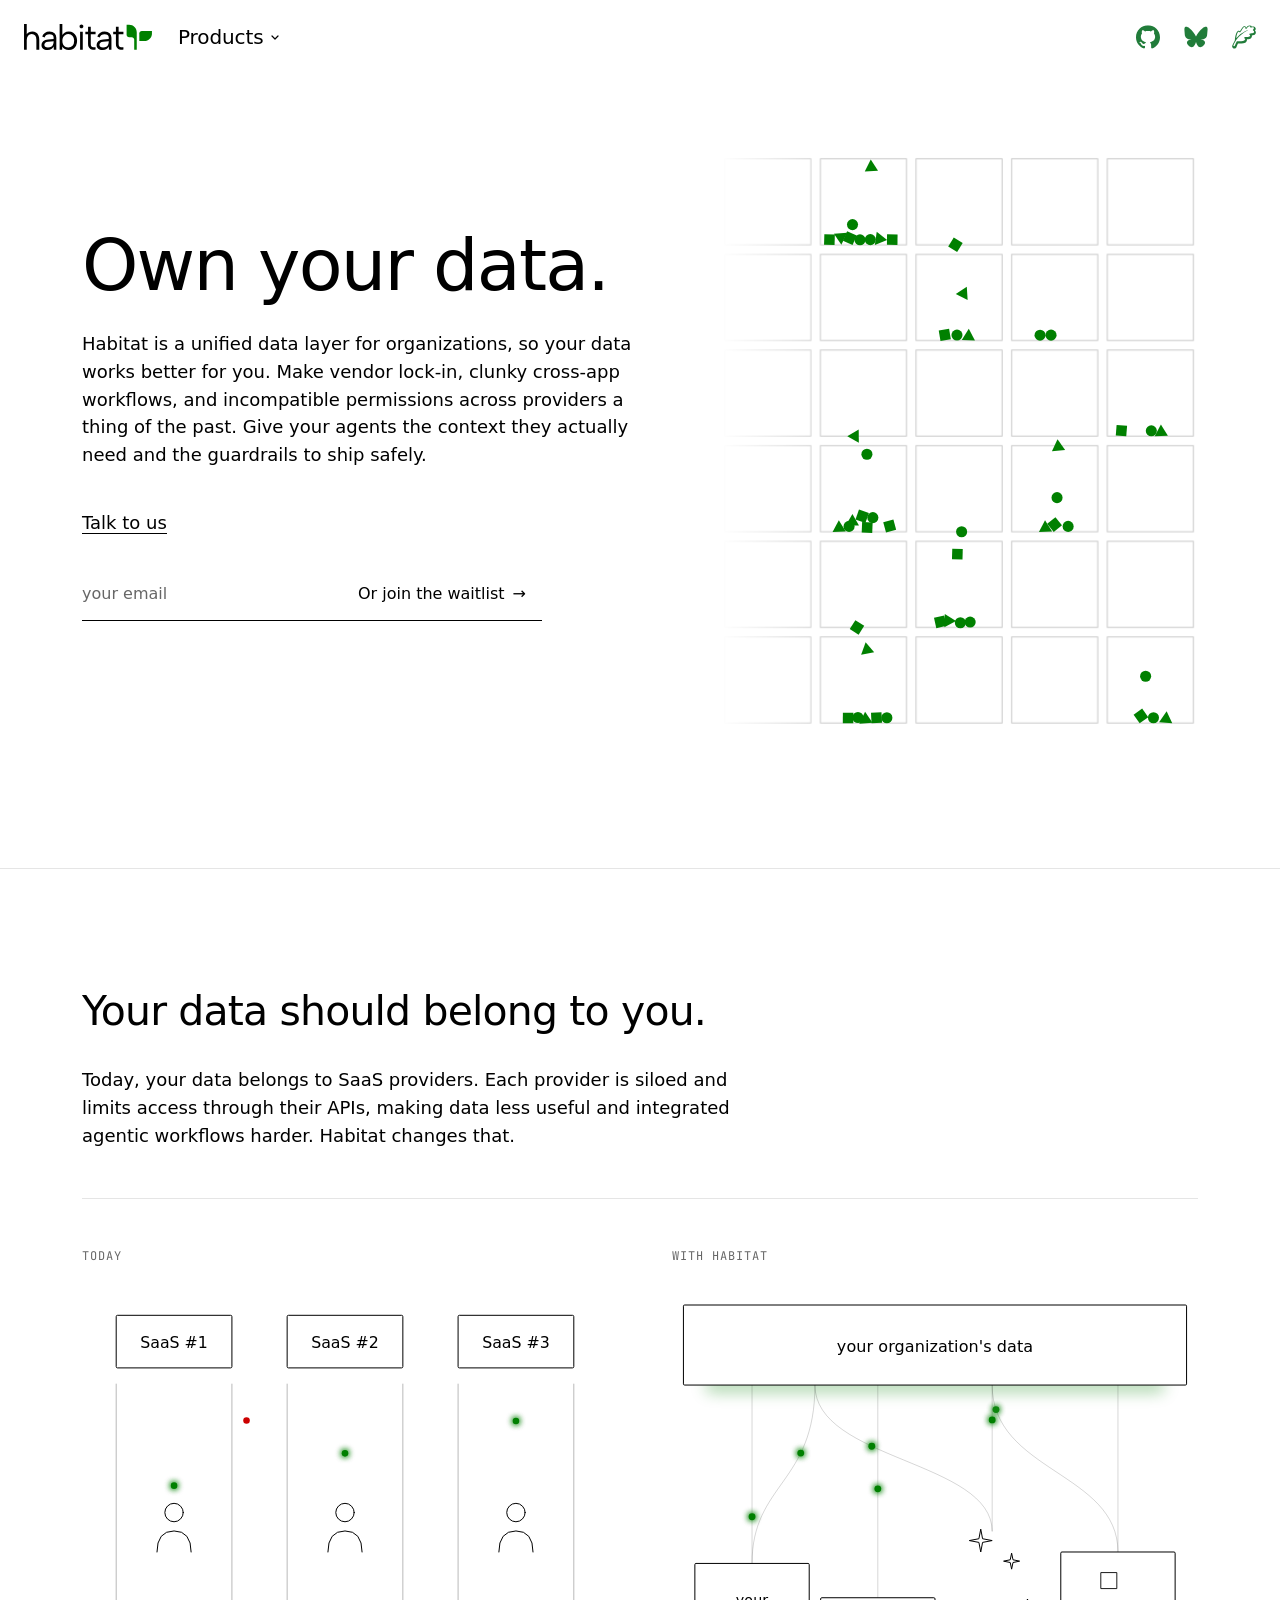
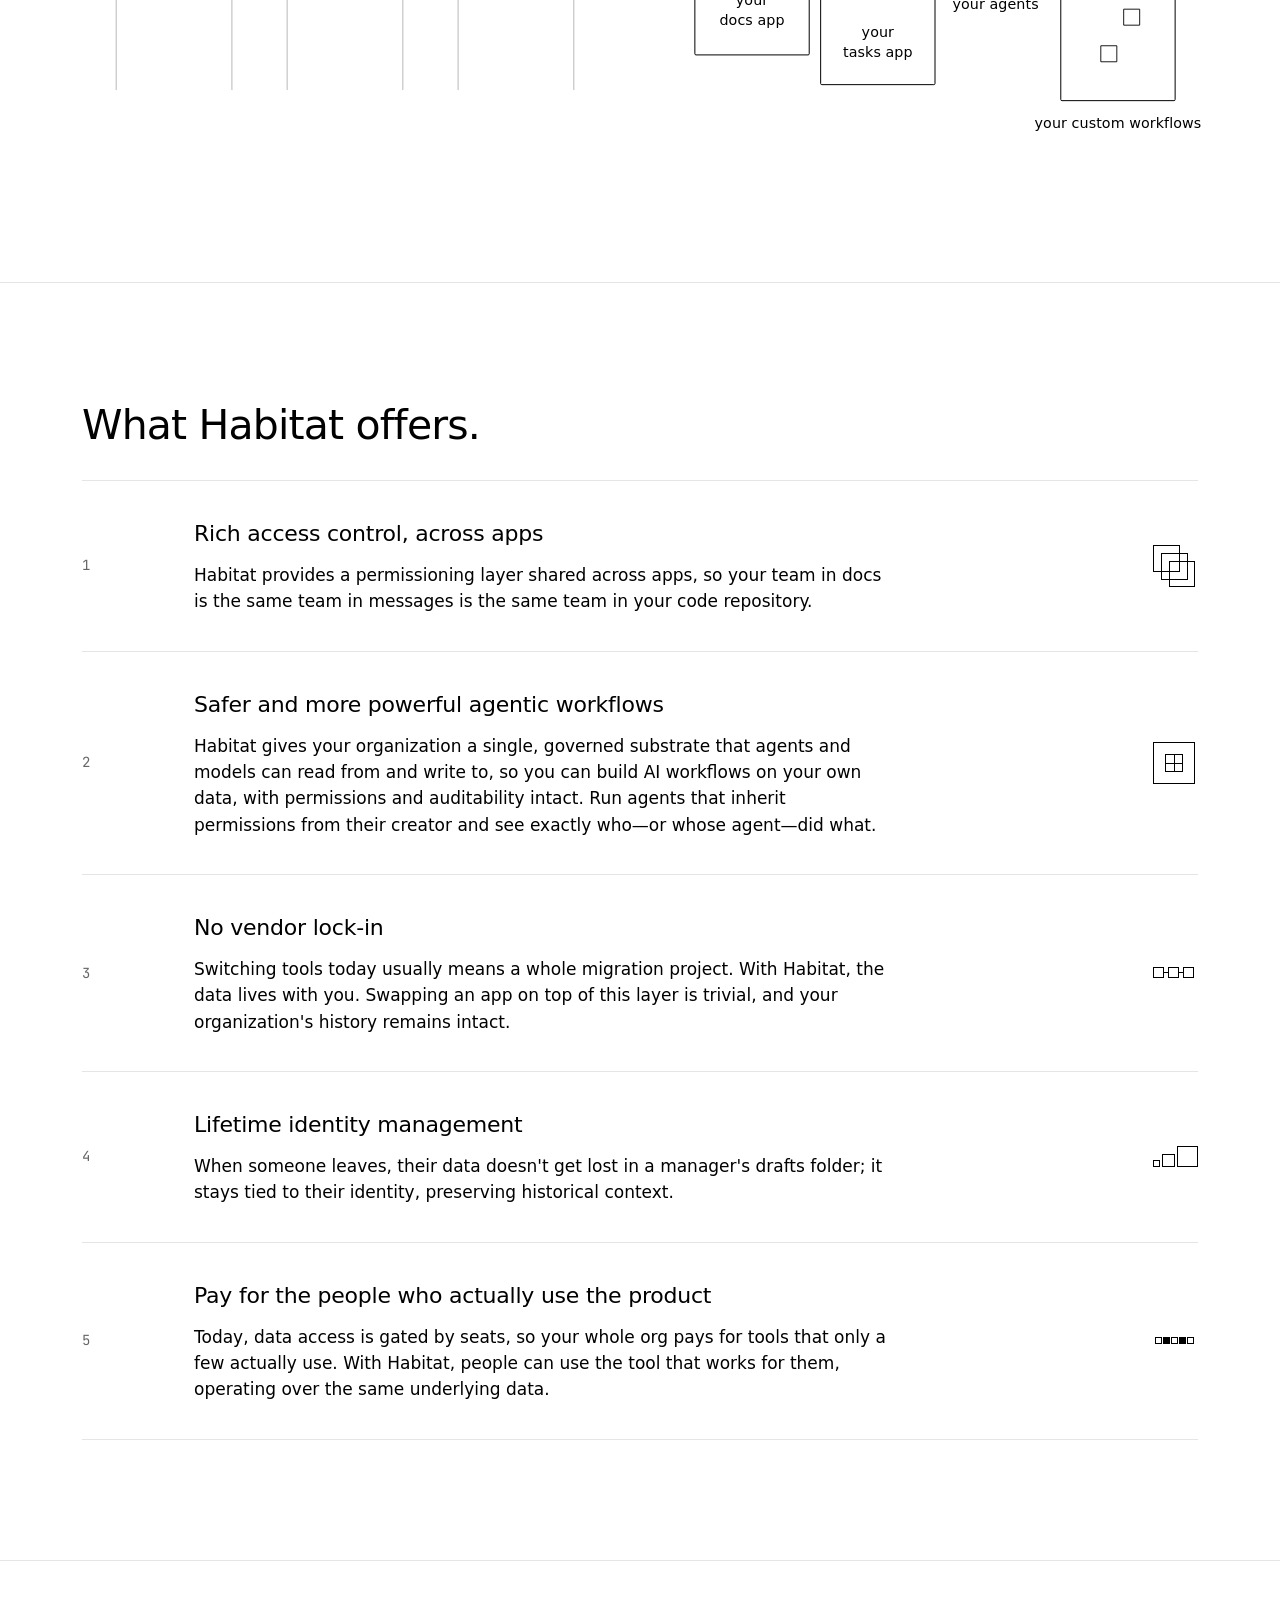
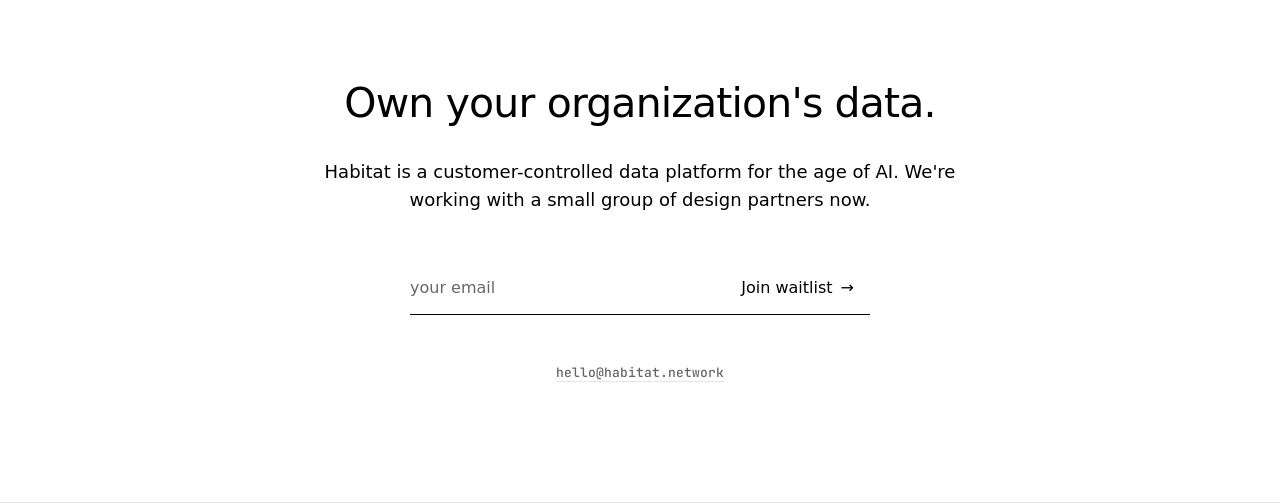
==== commit 0566b625: "community platform" ====
--- a/index.html
+++ b/index.html
@@ -1,5 +1,8 @@
-<!DOCTYPE html><html lang="en"> <head><meta charset="utf-8"><link rel="icon" type="image/svg+xml" href="/favicon.svg"><link rel="icon" href="/favicon.ico"><meta name="viewport" content="width=device-width, initial-scale=1.0"><meta name="generator" content="Astro v6.0.4"><title>Habitat</title><meta name="description" content="A unified layer for your organization's data."><meta property="og:type" content="website"><meta property="og:url" content="https://habitat.network/"><meta property="og:title" content="Habitat"><meta property="og:description" content="A unified layer for your organization's data."><meta property="og:image" content="https://habitat.network/cover.png"><meta name="twitter:card" content="summary_large_image"><meta name="twitter:title" content="Habitat"><meta name="twitter:description" content="A unified layer for your organization's data."><meta name="twitter:image" content="https://habitat.network/cover.png"><meta name="astro-view-transitions-enabled" content="true"><meta name="astro-view-transitions-fallback" content="animate"><script type="module" src="/_astro/ClientRouter.astro_astro_type_script_index_0_lang.DmQZLfuR.js"></script><link rel="stylesheet" href="/_astro/index@_@astro.CjkfNMpd.css"></head>  <header class="flex justify-between px-6 py-4 items-center sticky top-0 z-10 bg-white"> <div class="flex-1"> <a href="/"><img src="/habitat-wordmark.svg" class="w-32"></a> </div> <div class="hidden md:flex flex-1 justify-end gap-4 items-center"> <a href="https://github.com/habitat-network/habitat" aria-label="GitHub"> <svg class="w-6 h-6" viewBox="0 0 98 96" fill="none" xmlns="http://www.w3.org/2000/svg"><g clip-path="url(#clip0_730_27126)"><path d="M41.4395 69.3848C28.8066 67.8535 19.9062 58.7617 19.9062 46.9902C19.9062 42.2051 21.6289 37.0371 24.5 33.5918C23.2559 30.4336 23.4473 23.7344 24.8828 20.959C28.7109 20.4805 33.8789 22.4902 36.9414 25.2656C40.5781 24.1172 44.4062 23.543 49.0957 23.543C53.7852 23.543 57.6133 24.1172 61.0586 25.1699C64.0254 22.4902 69.2891 20.4805 73.1172 20.959C74.457 23.543 74.6484 30.2422 73.4043 33.4961C76.4668 37.1328 78.0937 42.0137 78.0937 46.9902C78.0937 58.7617 69.1934 67.6621 56.3691 69.2891C59.623 71.3945 61.8242 75.9883 61.8242 81.252L61.8242 91.2051C61.8242 94.0762 64.2168 95.7031 67.0879 94.5547C84.4102 87.9512 98 70.6289 98 49.1914C98 22.1074 75.9883 6.69539e-07 48.9043 4.309e-07C21.8203 1.92261e-07 -1.9479e-07 22.1074 -4.3343e-07 49.1914C-6.20631e-07 70.4375 13.4941 88.0469 31.6777 94.6504C34.2617 95.6074 36.75 93.8848 36.75 91.3008L36.75 83.6445C35.4102 84.2188 33.6875 84.6016 32.1562 84.6016C25.8398 84.6016 22.1074 81.1563 19.4277 74.7441C18.375 72.1602 17.2266 70.6289 15.0254 70.3418C13.877 70.2461 13.4941 69.7676 13.4941 69.1934C13.4941 68.0449 15.4082 67.1836 17.3223 67.1836C20.0977 67.1836 22.4902 68.9063 24.9785 72.4473C26.8926 75.2227 28.9023 76.4668 31.2949 76.4668C33.6875 76.4668 35.2187 75.6055 37.4199 73.4043C39.0469 71.7773 40.291 70.3418 41.4395 69.3848Z" fill="currentColor"></path></g><defs><clipPath id="clip0_730_27126"><rect width="98" height="96" fill="white"></rect></clipPath></defs></svg> </a> <a href="https://bsky.app/profile/habitat.network" aria-label="Bluesky"> <svg class="w-6 h-6" viewBox="0 0 600 530" xmlns="http://www.w3.org/2000/svg"><path d="m135.72 44.03c66.496 49.921 138.02 151.14 164.28 205.46 26.262-54.316 97.782-155.54 164.28-205.46 47.98-36.021 125.72-63.892 125.72 24.795 0 17.712-10.155 148.79-16.111 170.07-20.703 73.984-96.144 92.854-163.25 81.433 117.3 19.964 147.14 86.092 82.697 152.22-122.39 125.59-175.91-31.511-189.63-71.766-2.514-7.3797-3.6904-10.832-3.7077-7.8964-0.0174-2.9357-1.1937 0.51669-3.7077 7.8964-13.714 40.255-67.233 197.36-189.63 71.766-64.444-66.128-34.605-132.26 82.697-152.22-67.108 11.421-142.55-7.4491-163.25-81.433-5.9562-21.282-16.111-152.36-16.111-170.07 0-88.687 77.742-60.816 125.72-24.795z" fill="currentColor"></path></svg> </a> <a href="https://habitat.leaflet.pub" aria-label="Leaflet"> <svg class="w-6 h-6" viewBox="0 0 64 64" fill="none" xmlns="http://www.w3.org/2000/svg"><path fill-rule="evenodd" clip-rule="evenodd" d="M6.19354 43.7615C4.02326 47.9529 2.3971 50.6787 0.825968 54.5903C-0.40065 57.6442 1.08066 61.1142 4.13453 62.3408C7.18841 63.5675 10.6584 62.0862 11.8851 59.0323C12.1956 58.2591 12.4949 57.4976 12.784 56.7619L12.7867 56.755C13.8877 53.9534 14.8372 51.5562 15.9859 49.3971C17.2796 49.3269 18.7589 49.3161 20.4268 49.3067L20.6365 49.3056C23.6784 49.2888 27.3433 49.2687 30.5036 48.629C33.6657 47.989 37.5791 46.476 39.3089 42.4233C39.7772 41.3263 40.2521 39.7069 39.8363 38.0619C39.9611 38.0618 40.0889 38.0618 40.2201 38.0618C40.2903 38.0618 40.3619 38.0618 40.4348 38.0619C42.1036 38.063 44.452 38.0645 46.5513 37.4934C49.0009 36.8271 51.5766 35.2492 52.7066 31.9254C53.115 30.7244 53.1906 29.4632 52.8381 28.2712C52.9461 28.2521 53.0569 28.2327 53.1706 28.2127C53.2252 28.2032 53.2807 28.1935 53.3369 28.1837C54.7713 27.933 56.6912 27.5974 58.3315 26.9838C59.9271 26.3869 62.5489 25.0534 63.3345 21.9971C63.7822 20.2552 63.7353 18.411 62.7294 16.7456C62.3111 16.0531 61.779 15.5078 61.3069 15.1057C61.7466 14.5555 62.3058 13.79 62.6909 12.9455C63.3591 11.4803 63.7036 9.32754 62.3369 7.22123C60.7856 4.83067 58.1256 4.41306 56.8098 4.30487C55.4415 4.19236 53.9707 4.31254 52.9137 4.40806C52.7702 4.05645 52.5725 3.68669 52.2993 3.32178C50.832 1.36219 48.5559 1.19749 47.2748 1.23194C44.6865 1.30155 42.6621 2.45002 41.1987 3.64119C40.4307 4.26635 38.6031 6.82233 38.0052 7.48715C38.0052 5.10325 35.7086 3.89003 34.0939 3.64119C30.959 3.15806 29.0173 5.17673 27.2122 7.48715C24.962 10.3672 23.22 14.0741 21.1617 16.8593C20.4523 16.3978 19.6125 15.3179 18.2694 15.3803C16.0564 15.4831 14.5863 16.9832 13.6351 18.0097C11.9797 19.796 10.9264 23.0413 10.2095 25.4575C9.43004 28.9535 8.89843 30.4276 8.26688 34.2604C7.8913 36.5398 7.70089 38.3385 7.70089 40.8839C7.27002 41.7282 6.77687 42.635 6.19354 43.7615Z" fill="currentColor"></path><path fill-rule="evenodd" clip-rule="evenodd" d="M18.9944 18.4871C19.6421 19.0561 20.4012 19.7231 22.0388 19.1533C23.1095 18.7808 24.4933 16.3538 26.0373 13.6458C28.2942 9.68748 30.8934 5.12877 33.3576 5.50855C36.3301 5.96665 36.1471 7.6122 36.0064 8.87787C35.9077 9.76563 35.8298 10.4665 36.8761 10.4396C37.9419 10.4122 38.9792 9.15957 40.1829 7.70596C41.8456 5.69807 43.826 3.30666 46.6379 3.23104C48.6204 3.17772 48.5891 4.03205 48.5574 4.89842C48.5371 5.45219 48.5166 6.01088 49.0218 6.34062C49.5194 6.66547 50.7707 6.55195 52.2092 6.42146C54.5154 6.21226 57.3027 5.95942 58.2369 7.39914C59.0583 8.66485 58.0119 9.92284 57.0089 11.1286C56.1594 12.1499 55.341 13.1337 55.7152 14.0531C56.0204 14.8031 56.647 15.2257 57.2613 15.64C58.2659 16.3175 59.2375 16.9727 58.7159 19.0019C58.1644 21.1475 54.8463 21.7286 51.7361 22.2733C49.1306 22.7296 46.6709 23.1603 46.106 24.4639C45.7516 25.2816 46.3394 25.6623 46.9979 26.0889C47.7849 26.5986 48.673 27.1739 48.1751 28.6384C47.011 32.0622 43.1238 32.0622 39.4756 32.0623C36.3442 32.0623 33.3888 32.0624 32.4827 34.2275C31.9596 35.4776 32.7514 35.6982 33.6201 35.9404C34.6836 36.2368 35.8623 36.5653 34.8856 38.8535C33.0165 43.2324 26.0433 43.2715 19.6599 43.3073C17.3193 43.3205 15.058 43.3332 13.1567 43.5592C12.9396 43.585 12.7471 43.7095 12.6334 43.8962C10.8838 46.767 9.64296 49.9245 8.31937 53.2926C8.0286 54.0325 7.73384 54.7825 7.42881 55.542C7.02558 56.5459 5.88485 57.0328 4.88093 56.6296C3.877 56.2264 3.39005 55.0857 3.79328 54.0817C5.29513 50.3426 7.02775 46.9042 8.92229 43.7479C12.0142 38.0542 18.109 31.0686 24.5542 25.8207C30.2889 21.0461 35.7654 17.4724 42.1392 14.7607C42.9371 14.4212 42.7002 13.4882 41.8673 13.7289C36.2143 15.3625 31.2171 18.6029 26.0373 21.8684C20.4035 25.4201 15.6824 30.2231 12.7771 33.7151C12.2649 34.3308 11.1447 33.8245 11.306 33.04C12.5677 26.9025 13.87 21.27 15.7789 19.2101C17.5913 17.2543 18.2114 17.7992 18.9944 18.4871Z" fill="white"></path></svg> </a> </div> <!-- Mobile menu --> <details class="md:hidden relative"> <summary class="list-none cursor-pointer [&::-webkit-details-marker]:hidden"> <svg xmlns="http://www.w3.org/2000/svg" class="w-6 h-6" fill="none" viewBox="0 0 24 24" stroke="currentColor"> <path stroke-linecap="round" stroke-linejoin="round" stroke-width="2" d="M4 6h16M4 12h16M4 18h16"></path> </svg> </summary> <div class="absolute right-0 top-full mt-2 bg-white border border-gray-300 rounded-lg p-4 flex flex-col gap-4 min-w-48 shadow-lg z-20"> <div class="flex gap-4"> <a href="https://github.com/habitat-network/habitat" aria-label="GitHub"> <svg class="w-6 h-6" viewBox="0 0 98 96" fill="none" xmlns="http://www.w3.org/2000/svg"><g clip-path="url(#clip0_730_27126)"><path d="M41.4395 69.3848C28.8066 67.8535 19.9062 58.7617 19.9062 46.9902C19.9062 42.2051 21.6289 37.0371 24.5 33.5918C23.2559 30.4336 23.4473 23.7344 24.8828 20.959C28.7109 20.4805 33.8789 22.4902 36.9414 25.2656C40.5781 24.1172 44.4062 23.543 49.0957 23.543C53.7852 23.543 57.6133 24.1172 61.0586 25.1699C64.0254 22.4902 69.2891 20.4805 73.1172 20.959C74.457 23.543 74.6484 30.2422 73.4043 33.4961C76.4668 37.1328 78.0937 42.0137 78.0937 46.9902C78.0937 58.7617 69.1934 67.6621 56.3691 69.2891C59.623 71.3945 61.8242 75.9883 61.8242 81.252L61.8242 91.2051C61.8242 94.0762 64.2168 95.7031 67.0879 94.5547C84.4102 87.9512 98 70.6289 98 49.1914C98 22.1074 75.9883 6.69539e-07 48.9043 4.309e-07C21.8203 1.92261e-07 -1.9479e-07 22.1074 -4.3343e-07 49.1914C-6.20631e-07 70.4375 13.4941 88.0469 31.6777 94.6504C34.2617 95.6074 36.75 93.8848 36.75 91.3008L36.75 83.6445C35.4102 84.2188 33.6875 84.6016 32.1562 84.6016C25.8398 84.6016 22.1074 81.1563 19.4277 74.7441C18.375 72.1602 17.2266 70.6289 15.0254 70.3418C13.877 70.2461 13.4941 69.7676 13.4941 69.1934C13.4941 68.0449 15.4082 67.1836 17.3223 67.1836C20.0977 67.1836 22.4902 68.9063 24.9785 72.4473C26.8926 75.2227 28.9023 76.4668 31.2949 76.4668C33.6875 76.4668 35.2187 75.6055 37.4199 73.4043C39.0469 71.7773 40.291 70.3418 41.4395 69.3848Z" fill="currentColor"></path></g><defs><clipPath id="clip0_730_27126"><rect width="98" height="96" fill="white"></rect></clipPath></defs></svg> </a> <a href="https://bsky.app/profile/habitat.network" aria-label="Bluesky"> <svg class="w-6 h-6" viewBox="0 0 600 530" xmlns="http://www.w3.org/2000/svg"><path d="m135.72 44.03c66.496 49.921 138.02 151.14 164.28 205.46 26.262-54.316 97.782-155.54 164.28-205.46 47.98-36.021 125.72-63.892 125.72 24.795 0 17.712-10.155 148.79-16.111 170.07-20.703 73.984-96.144 92.854-163.25 81.433 117.3 19.964 147.14 86.092 82.697 152.22-122.39 125.59-175.91-31.511-189.63-71.766-2.514-7.3797-3.6904-10.832-3.7077-7.8964-0.0174-2.9357-1.1937 0.51669-3.7077 7.8964-13.714 40.255-67.233 197.36-189.63 71.766-64.444-66.128-34.605-132.26 82.697-152.22-67.108 11.421-142.55-7.4491-163.25-81.433-5.9562-21.282-16.111-152.36-16.111-170.07 0-88.687 77.742-60.816 125.72-24.795z" fill="currentColor"></path></svg> </a> <a href="https://habitat.leaflet.pub" aria-label="Leaflet"> <svg class="w-6 h-6" viewBox="0 0 64 64" fill="none" xmlns="http://www.w3.org/2000/svg"><path fill-rule="evenodd" clip-rule="evenodd" d="M6.19354 43.7615C4.02326 47.9529 2.3971 50.6787 0.825968 54.5903C-0.40065 57.6442 1.08066 61.1142 4.13453 62.3408C7.18841 63.5675 10.6584 62.0862 11.8851 59.0323C12.1956 58.2591 12.4949 57.4976 12.784 56.7619L12.7867 56.755C13.8877 53.9534 14.8372 51.5562 15.9859 49.3971C17.2796 49.3269 18.7589 49.3161 20.4268 49.3067L20.6365 49.3056C23.6784 49.2888 27.3433 49.2687 30.5036 48.629C33.6657 47.989 37.5791 46.476 39.3089 42.4233C39.7772 41.3263 40.2521 39.7069 39.8363 38.0619C39.9611 38.0618 40.0889 38.0618 40.2201 38.0618C40.2903 38.0618 40.3619 38.0618 40.4348 38.0619C42.1036 38.063 44.452 38.0645 46.5513 37.4934C49.0009 36.8271 51.5766 35.2492 52.7066 31.9254C53.115 30.7244 53.1906 29.4632 52.8381 28.2712C52.9461 28.2521 53.0569 28.2327 53.1706 28.2127C53.2252 28.2032 53.2807 28.1935 53.3369 28.1837C54.7713 27.933 56.6912 27.5974 58.3315 26.9838C59.9271 26.3869 62.5489 25.0534 63.3345 21.9971C63.7822 20.2552 63.7353 18.411 62.7294 16.7456C62.3111 16.0531 61.779 15.5078 61.3069 15.1057C61.7466 14.5555 62.3058 13.79 62.6909 12.9455C63.3591 11.4803 63.7036 9.32754 62.3369 7.22123C60.7856 4.83067 58.1256 4.41306 56.8098 4.30487C55.4415 4.19236 53.9707 4.31254 52.9137 4.40806C52.7702 4.05645 52.5725 3.68669 52.2993 3.32178C50.832 1.36219 48.5559 1.19749 47.2748 1.23194C44.6865 1.30155 42.6621 2.45002 41.1987 3.64119C40.4307 4.26635 38.6031 6.82233 38.0052 7.48715C38.0052 5.10325 35.7086 3.89003 34.0939 3.64119C30.959 3.15806 29.0173 5.17673 27.2122 7.48715C24.962 10.3672 23.22 14.0741 21.1617 16.8593C20.4523 16.3978 19.6125 15.3179 18.2694 15.3803C16.0564 15.4831 14.5863 16.9832 13.6351 18.0097C11.9797 19.796 10.9264 23.0413 10.2095 25.4575C9.43004 28.9535 8.89843 30.4276 8.26688 34.2604C7.8913 36.5398 7.70089 38.3385 7.70089 40.8839C7.27002 41.7282 6.77687 42.635 6.19354 43.7615Z" fill="currentColor"></path><path fill-rule="evenodd" clip-rule="evenodd" d="M18.9944 18.4871C19.6421 19.0561 20.4012 19.7231 22.0388 19.1533C23.1095 18.7808 24.4933 16.3538 26.0373 13.6458C28.2942 9.68748 30.8934 5.12877 33.3576 5.50855C36.3301 5.96665 36.1471 7.6122 36.0064 8.87787C35.9077 9.76563 35.8298 10.4665 36.8761 10.4396C37.9419 10.4122 38.9792 9.15957 40.1829 7.70596C41.8456 5.69807 43.826 3.30666 46.6379 3.23104C48.6204 3.17772 48.5891 4.03205 48.5574 4.89842C48.5371 5.45219 48.5166 6.01088 49.0218 6.34062C49.5194 6.66547 50.7707 6.55195 52.2092 6.42146C54.5154 6.21226 57.3027 5.95942 58.2369 7.39914C59.0583 8.66485 58.0119 9.92284 57.0089 11.1286C56.1594 12.1499 55.341 13.1337 55.7152 14.0531C56.0204 14.8031 56.647 15.2257 57.2613 15.64C58.2659 16.3175 59.2375 16.9727 58.7159 19.0019C58.1644 21.1475 54.8463 21.7286 51.7361 22.2733C49.1306 22.7296 46.6709 23.1603 46.106 24.4639C45.7516 25.2816 46.3394 25.6623 46.9979 26.0889C47.7849 26.5986 48.673 27.1739 48.1751 28.6384C47.011 32.0622 43.1238 32.0622 39.4756 32.0623C36.3442 32.0623 33.3888 32.0624 32.4827 34.2275C31.9596 35.4776 32.7514 35.6982 33.6201 35.9404C34.6836 36.2368 35.8623 36.5653 34.8856 38.8535C33.0165 43.2324 26.0433 43.2715 19.6599 43.3073C17.3193 43.3205 15.058 43.3332 13.1567 43.5592C12.9396 43.585 12.7471 43.7095 12.6334 43.8962C10.8838 46.767 9.64296 49.9245 8.31937 53.2926C8.0286 54.0325 7.73384 54.7825 7.42881 55.542C7.02558 56.5459 5.88485 57.0328 4.88093 56.6296C3.877 56.2264 3.39005 55.0857 3.79328 54.0817C5.29513 50.3426 7.02775 46.9042 8.92229 43.7479C12.0142 38.0542 18.109 31.0686 24.5542 25.8207C30.2889 21.0461 35.7654 17.4724 42.1392 14.7607C42.9371 14.4212 42.7002 13.4882 41.8673 13.7289C36.2143 15.3625 31.2171 18.6029 26.0373 21.8684C20.4035 25.4201 15.6824 30.2231 12.7771 33.7151C12.2649 34.3308 11.1447 33.8245 11.306 33.04C12.5677 26.9025 13.87 21.27 15.7789 19.2101C17.5913 17.2543 18.2114 17.7992 18.9944 18.4871Z" fill="white"></path></svg> </a> </div> </div> </details> </header> <main class="landing"> <!-- HERO --> <section class="hero"> <div class="hero-inner"> <div class="hero-copy"> <h1 class="display reveal">Own your data.</h1> <p class="hero-sub reveal" style="--d: 120ms">
-Habitat is building a unified data layer for your organization, so your data works better for you. Make vendor lock-in, clunky cross-app workflows, and incompatible permissions across providers a thing of the past. Give your agents the context they actually need and the guardrails to ship safely.
+<!DOCTYPE html><html lang="en"> <head><meta charset="utf-8"><link rel="icon" type="image/svg+xml" href="/favicon.svg"><link rel="icon" href="/favicon.ico"><meta name="viewport" content="width=device-width, initial-scale=1.0"><meta name="generator" content="Astro v6.0.4"><title>Habitat</title><meta name="description" content="A unified layer for your organization's data."><meta property="og:type" content="website"><meta property="og:url" content="https://habitat.network/"><meta property="og:title" content="Habitat"><meta property="og:description" content="A unified layer for your organization's data."><meta property="og:image" content="https://habitat.network/cover.png"><meta name="twitter:card" content="summary_large_image"><meta name="twitter:title" content="Habitat"><meta name="twitter:description" content="A unified layer for your organization's data."><meta name="twitter:image" content="https://habitat.network/cover.png"><meta name="astro-view-transitions-enabled" content="true"><meta name="astro-view-transitions-fallback" content="animate"><script type="module" src="/_astro/ClientRouter.astro_astro_type_script_index_0_lang.DmQZLfuR.js"></script><link rel="stylesheet" href="/_astro/landing.Bqi8tAOw.css">
+<link rel="stylesheet" href="/_astro/index@_@astro.BsqDQvqI.css"></head>  <header class="flex justify-between px-6 py-4 items-center sticky top-0 z-10 bg-white" data-astro-cid-3ef6ksr2> <div class="flex items-center gap-6" data-astro-cid-3ef6ksr2> <a href="/" data-astro-cid-3ef6ksr2><img src="/habitat-wordmark.svg" class="w-32" data-astro-cid-3ef6ksr2></a> <div class="hidden md:block" data-astro-cid-3ef6ksr2> <div class="products-menu" data-astro-cid-3ef6ksr2> <button type="button" class="products-trigger" aria-haspopup="true" aria-expanded="false" data-astro-cid-3ef6ksr2>
+Products
+<svg class="products-caret" width="10" height="10" viewBox="0 0 10 10" aria-hidden="true" data-astro-cid-3ef6ksr2> <path d="M2 4 L5 7 L8 4" fill="none" stroke="currentColor" stroke-width="1.2" stroke-linecap="round" stroke-linejoin="round" data-astro-cid-3ef6ksr2></path> </svg> </button> <div class="products-panel" role="menu" data-astro-cid-3ef6ksr2> <a href="/community-platform" class="products-item" role="menuitem" data-astro-cid-3ef6ksr2> <span class="products-item-label" data-astro-cid-3ef6ksr2>Community Platform</span> </a> <span class="products-item is-disabled" role="menuitem" aria-disabled="true" data-astro-cid-3ef6ksr2> <span class="products-item-label" data-astro-cid-3ef6ksr2>Shared Context MCP</span> </span> </div> </div> </div> </div> <div class="hidden md:flex items-center gap-6" data-astro-cid-3ef6ksr2> <a href="https://github.com/habitat-network/habitat" aria-label="GitHub" data-astro-cid-3ef6ksr2> <svg class="w-6 h-6" viewBox="0 0 98 96" fill="none" xmlns="http://www.w3.org/2000/svg"><g clip-path="url(#clip0_730_27126)"><path d="M41.4395 69.3848C28.8066 67.8535 19.9062 58.7617 19.9062 46.9902C19.9062 42.2051 21.6289 37.0371 24.5 33.5918C23.2559 30.4336 23.4473 23.7344 24.8828 20.959C28.7109 20.4805 33.8789 22.4902 36.9414 25.2656C40.5781 24.1172 44.4062 23.543 49.0957 23.543C53.7852 23.543 57.6133 24.1172 61.0586 25.1699C64.0254 22.4902 69.2891 20.4805 73.1172 20.959C74.457 23.543 74.6484 30.2422 73.4043 33.4961C76.4668 37.1328 78.0937 42.0137 78.0937 46.9902C78.0937 58.7617 69.1934 67.6621 56.3691 69.2891C59.623 71.3945 61.8242 75.9883 61.8242 81.252L61.8242 91.2051C61.8242 94.0762 64.2168 95.7031 67.0879 94.5547C84.4102 87.9512 98 70.6289 98 49.1914C98 22.1074 75.9883 6.69539e-07 48.9043 4.309e-07C21.8203 1.92261e-07 -1.9479e-07 22.1074 -4.3343e-07 49.1914C-6.20631e-07 70.4375 13.4941 88.0469 31.6777 94.6504C34.2617 95.6074 36.75 93.8848 36.75 91.3008L36.75 83.6445C35.4102 84.2188 33.6875 84.6016 32.1562 84.6016C25.8398 84.6016 22.1074 81.1563 19.4277 74.7441C18.375 72.1602 17.2266 70.6289 15.0254 70.3418C13.877 70.2461 13.4941 69.7676 13.4941 69.1934C13.4941 68.0449 15.4082 67.1836 17.3223 67.1836C20.0977 67.1836 22.4902 68.9063 24.9785 72.4473C26.8926 75.2227 28.9023 76.4668 31.2949 76.4668C33.6875 76.4668 35.2187 75.6055 37.4199 73.4043C39.0469 71.7773 40.291 70.3418 41.4395 69.3848Z" fill="currentColor"></path></g><defs><clipPath id="clip0_730_27126"><rect width="98" height="96" fill="white"></rect></clipPath></defs></svg> </a> <a href="https://bsky.app/profile/habitat.network" aria-label="Bluesky" data-astro-cid-3ef6ksr2> <svg class="w-6 h-6" viewBox="0 0 600 530" xmlns="http://www.w3.org/2000/svg"><path d="m135.72 44.03c66.496 49.921 138.02 151.14 164.28 205.46 26.262-54.316 97.782-155.54 164.28-205.46 47.98-36.021 125.72-63.892 125.72 24.795 0 17.712-10.155 148.79-16.111 170.07-20.703 73.984-96.144 92.854-163.25 81.433 117.3 19.964 147.14 86.092 82.697 152.22-122.39 125.59-175.91-31.511-189.63-71.766-2.514-7.3797-3.6904-10.832-3.7077-7.8964-0.0174-2.9357-1.1937 0.51669-3.7077 7.8964-13.714 40.255-67.233 197.36-189.63 71.766-64.444-66.128-34.605-132.26 82.697-152.22-67.108 11.421-142.55-7.4491-163.25-81.433-5.9562-21.282-16.111-152.36-16.111-170.07 0-88.687 77.742-60.816 125.72-24.795z" fill="currentColor"></path></svg> </a> <a href="https://habitat.leaflet.pub" aria-label="Leaflet" data-astro-cid-3ef6ksr2> <svg class="w-6 h-6" viewBox="0 0 64 64" fill="none" xmlns="http://www.w3.org/2000/svg"><path fill-rule="evenodd" clip-rule="evenodd" d="M6.19354 43.7615C4.02326 47.9529 2.3971 50.6787 0.825968 54.5903C-0.40065 57.6442 1.08066 61.1142 4.13453 62.3408C7.18841 63.5675 10.6584 62.0862 11.8851 59.0323C12.1956 58.2591 12.4949 57.4976 12.784 56.7619L12.7867 56.755C13.8877 53.9534 14.8372 51.5562 15.9859 49.3971C17.2796 49.3269 18.7589 49.3161 20.4268 49.3067L20.6365 49.3056C23.6784 49.2888 27.3433 49.2687 30.5036 48.629C33.6657 47.989 37.5791 46.476 39.3089 42.4233C39.7772 41.3263 40.2521 39.7069 39.8363 38.0619C39.9611 38.0618 40.0889 38.0618 40.2201 38.0618C40.2903 38.0618 40.3619 38.0618 40.4348 38.0619C42.1036 38.063 44.452 38.0645 46.5513 37.4934C49.0009 36.8271 51.5766 35.2492 52.7066 31.9254C53.115 30.7244 53.1906 29.4632 52.8381 28.2712C52.9461 28.2521 53.0569 28.2327 53.1706 28.2127C53.2252 28.2032 53.2807 28.1935 53.3369 28.1837C54.7713 27.933 56.6912 27.5974 58.3315 26.9838C59.9271 26.3869 62.5489 25.0534 63.3345 21.9971C63.7822 20.2552 63.7353 18.411 62.7294 16.7456C62.3111 16.0531 61.779 15.5078 61.3069 15.1057C61.7466 14.5555 62.3058 13.79 62.6909 12.9455C63.3591 11.4803 63.7036 9.32754 62.3369 7.22123C60.7856 4.83067 58.1256 4.41306 56.8098 4.30487C55.4415 4.19236 53.9707 4.31254 52.9137 4.40806C52.7702 4.05645 52.5725 3.68669 52.2993 3.32178C50.832 1.36219 48.5559 1.19749 47.2748 1.23194C44.6865 1.30155 42.6621 2.45002 41.1987 3.64119C40.4307 4.26635 38.6031 6.82233 38.0052 7.48715C38.0052 5.10325 35.7086 3.89003 34.0939 3.64119C30.959 3.15806 29.0173 5.17673 27.2122 7.48715C24.962 10.3672 23.22 14.0741 21.1617 16.8593C20.4523 16.3978 19.6125 15.3179 18.2694 15.3803C16.0564 15.4831 14.5863 16.9832 13.6351 18.0097C11.9797 19.796 10.9264 23.0413 10.2095 25.4575C9.43004 28.9535 8.89843 30.4276 8.26688 34.2604C7.8913 36.5398 7.70089 38.3385 7.70089 40.8839C7.27002 41.7282 6.77687 42.635 6.19354 43.7615Z" fill="currentColor"></path><path fill-rule="evenodd" clip-rule="evenodd" d="M18.9944 18.4871C19.6421 19.0561 20.4012 19.7231 22.0388 19.1533C23.1095 18.7808 24.4933 16.3538 26.0373 13.6458C28.2942 9.68748 30.8934 5.12877 33.3576 5.50855C36.3301 5.96665 36.1471 7.6122 36.0064 8.87787C35.9077 9.76563 35.8298 10.4665 36.8761 10.4396C37.9419 10.4122 38.9792 9.15957 40.1829 7.70596C41.8456 5.69807 43.826 3.30666 46.6379 3.23104C48.6204 3.17772 48.5891 4.03205 48.5574 4.89842C48.5371 5.45219 48.5166 6.01088 49.0218 6.34062C49.5194 6.66547 50.7707 6.55195 52.2092 6.42146C54.5154 6.21226 57.3027 5.95942 58.2369 7.39914C59.0583 8.66485 58.0119 9.92284 57.0089 11.1286C56.1594 12.1499 55.341 13.1337 55.7152 14.0531C56.0204 14.8031 56.647 15.2257 57.2613 15.64C58.2659 16.3175 59.2375 16.9727 58.7159 19.0019C58.1644 21.1475 54.8463 21.7286 51.7361 22.2733C49.1306 22.7296 46.6709 23.1603 46.106 24.4639C45.7516 25.2816 46.3394 25.6623 46.9979 26.0889C47.7849 26.5986 48.673 27.1739 48.1751 28.6384C47.011 32.0622 43.1238 32.0622 39.4756 32.0623C36.3442 32.0623 33.3888 32.0624 32.4827 34.2275C31.9596 35.4776 32.7514 35.6982 33.6201 35.9404C34.6836 36.2368 35.8623 36.5653 34.8856 38.8535C33.0165 43.2324 26.0433 43.2715 19.6599 43.3073C17.3193 43.3205 15.058 43.3332 13.1567 43.5592C12.9396 43.585 12.7471 43.7095 12.6334 43.8962C10.8838 46.767 9.64296 49.9245 8.31937 53.2926C8.0286 54.0325 7.73384 54.7825 7.42881 55.542C7.02558 56.5459 5.88485 57.0328 4.88093 56.6296C3.877 56.2264 3.39005 55.0857 3.79328 54.0817C5.29513 50.3426 7.02775 46.9042 8.92229 43.7479C12.0142 38.0542 18.109 31.0686 24.5542 25.8207C30.2889 21.0461 35.7654 17.4724 42.1392 14.7607C42.9371 14.4212 42.7002 13.4882 41.8673 13.7289C36.2143 15.3625 31.2171 18.6029 26.0373 21.8684C20.4035 25.4201 15.6824 30.2231 12.7771 33.7151C12.2649 34.3308 11.1447 33.8245 11.306 33.04C12.5677 26.9025 13.87 21.27 15.7789 19.2101C17.5913 17.2543 18.2114 17.7992 18.9944 18.4871Z" fill="white"></path></svg> </a> </div> <!-- Mobile menu --> <details class="md:hidden relative" data-astro-cid-3ef6ksr2> <summary class="list-none cursor-pointer [&::-webkit-details-marker]:hidden" data-astro-cid-3ef6ksr2> <svg xmlns="http://www.w3.org/2000/svg" class="w-6 h-6" fill="none" viewBox="0 0 24 24" stroke="currentColor" data-astro-cid-3ef6ksr2> <path stroke-linecap="round" stroke-linejoin="round" stroke-width="2" d="M4 6h16M4 12h16M4 18h16" data-astro-cid-3ef6ksr2></path> </svg> </summary> <div class="absolute right-0 top-full mt-2 bg-white border border-gray-300 rounded-lg p-4 flex flex-col gap-4 min-w-56 shadow-lg z-20" data-astro-cid-3ef6ksr2> <div class="flex flex-col gap-2 text-sm" data-astro-cid-3ef6ksr2> <div class="text-xs uppercase tracking-wider text-gray-500" data-astro-cid-3ef6ksr2>Products</div> <a href="/community-platform" class="text-black no-underline" data-astro-cid-3ef6ksr2>Community Platform</a> <span class="text-gray-400 cursor-not-allowed select-none" data-astro-cid-3ef6ksr2>(Soon) Shared Context Layer</span> </div> <div class="border-t border-gray-200 pt-3 flex gap-4" data-astro-cid-3ef6ksr2> <a href="https://github.com/habitat-network/habitat" aria-label="GitHub" data-astro-cid-3ef6ksr2> <svg class="w-6 h-6" viewBox="0 0 98 96" fill="none" xmlns="http://www.w3.org/2000/svg"><g clip-path="url(#clip0_730_27126)"><path d="M41.4395 69.3848C28.8066 67.8535 19.9062 58.7617 19.9062 46.9902C19.9062 42.2051 21.6289 37.0371 24.5 33.5918C23.2559 30.4336 23.4473 23.7344 24.8828 20.959C28.7109 20.4805 33.8789 22.4902 36.9414 25.2656C40.5781 24.1172 44.4062 23.543 49.0957 23.543C53.7852 23.543 57.6133 24.1172 61.0586 25.1699C64.0254 22.4902 69.2891 20.4805 73.1172 20.959C74.457 23.543 74.6484 30.2422 73.4043 33.4961C76.4668 37.1328 78.0937 42.0137 78.0937 46.9902C78.0937 58.7617 69.1934 67.6621 56.3691 69.2891C59.623 71.3945 61.8242 75.9883 61.8242 81.252L61.8242 91.2051C61.8242 94.0762 64.2168 95.7031 67.0879 94.5547C84.4102 87.9512 98 70.6289 98 49.1914C98 22.1074 75.9883 6.69539e-07 48.9043 4.309e-07C21.8203 1.92261e-07 -1.9479e-07 22.1074 -4.3343e-07 49.1914C-6.20631e-07 70.4375 13.4941 88.0469 31.6777 94.6504C34.2617 95.6074 36.75 93.8848 36.75 91.3008L36.75 83.6445C35.4102 84.2188 33.6875 84.6016 32.1562 84.6016C25.8398 84.6016 22.1074 81.1563 19.4277 74.7441C18.375 72.1602 17.2266 70.6289 15.0254 70.3418C13.877 70.2461 13.4941 69.7676 13.4941 69.1934C13.4941 68.0449 15.4082 67.1836 17.3223 67.1836C20.0977 67.1836 22.4902 68.9063 24.9785 72.4473C26.8926 75.2227 28.9023 76.4668 31.2949 76.4668C33.6875 76.4668 35.2187 75.6055 37.4199 73.4043C39.0469 71.7773 40.291 70.3418 41.4395 69.3848Z" fill="currentColor"></path></g><defs><clipPath id="clip0_730_27126"><rect width="98" height="96" fill="white"></rect></clipPath></defs></svg> </a> <a href="https://bsky.app/profile/habitat.network" aria-label="Bluesky" data-astro-cid-3ef6ksr2> <svg class="w-6 h-6" viewBox="0 0 600 530" xmlns="http://www.w3.org/2000/svg"><path d="m135.72 44.03c66.496 49.921 138.02 151.14 164.28 205.46 26.262-54.316 97.782-155.54 164.28-205.46 47.98-36.021 125.72-63.892 125.72 24.795 0 17.712-10.155 148.79-16.111 170.07-20.703 73.984-96.144 92.854-163.25 81.433 117.3 19.964 147.14 86.092 82.697 152.22-122.39 125.59-175.91-31.511-189.63-71.766-2.514-7.3797-3.6904-10.832-3.7077-7.8964-0.0174-2.9357-1.1937 0.51669-3.7077 7.8964-13.714 40.255-67.233 197.36-189.63 71.766-64.444-66.128-34.605-132.26 82.697-152.22-67.108 11.421-142.55-7.4491-163.25-81.433-5.9562-21.282-16.111-152.36-16.111-170.07 0-88.687 77.742-60.816 125.72-24.795z" fill="currentColor"></path></svg> </a> <a href="https://habitat.leaflet.pub" aria-label="Leaflet" data-astro-cid-3ef6ksr2> <svg class="w-6 h-6" viewBox="0 0 64 64" fill="none" xmlns="http://www.w3.org/2000/svg"><path fill-rule="evenodd" clip-rule="evenodd" d="M6.19354 43.7615C4.02326 47.9529 2.3971 50.6787 0.825968 54.5903C-0.40065 57.6442 1.08066 61.1142 4.13453 62.3408C7.18841 63.5675 10.6584 62.0862 11.8851 59.0323C12.1956 58.2591 12.4949 57.4976 12.784 56.7619L12.7867 56.755C13.8877 53.9534 14.8372 51.5562 15.9859 49.3971C17.2796 49.3269 18.7589 49.3161 20.4268 49.3067L20.6365 49.3056C23.6784 49.2888 27.3433 49.2687 30.5036 48.629C33.6657 47.989 37.5791 46.476 39.3089 42.4233C39.7772 41.3263 40.2521 39.7069 39.8363 38.0619C39.9611 38.0618 40.0889 38.0618 40.2201 38.0618C40.2903 38.0618 40.3619 38.0618 40.4348 38.0619C42.1036 38.063 44.452 38.0645 46.5513 37.4934C49.0009 36.8271 51.5766 35.2492 52.7066 31.9254C53.115 30.7244 53.1906 29.4632 52.8381 28.2712C52.9461 28.2521 53.0569 28.2327 53.1706 28.2127C53.2252 28.2032 53.2807 28.1935 53.3369 28.1837C54.7713 27.933 56.6912 27.5974 58.3315 26.9838C59.9271 26.3869 62.5489 25.0534 63.3345 21.9971C63.7822 20.2552 63.7353 18.411 62.7294 16.7456C62.3111 16.0531 61.779 15.5078 61.3069 15.1057C61.7466 14.5555 62.3058 13.79 62.6909 12.9455C63.3591 11.4803 63.7036 9.32754 62.3369 7.22123C60.7856 4.83067 58.1256 4.41306 56.8098 4.30487C55.4415 4.19236 53.9707 4.31254 52.9137 4.40806C52.7702 4.05645 52.5725 3.68669 52.2993 3.32178C50.832 1.36219 48.5559 1.19749 47.2748 1.23194C44.6865 1.30155 42.6621 2.45002 41.1987 3.64119C40.4307 4.26635 38.6031 6.82233 38.0052 7.48715C38.0052 5.10325 35.7086 3.89003 34.0939 3.64119C30.959 3.15806 29.0173 5.17673 27.2122 7.48715C24.962 10.3672 23.22 14.0741 21.1617 16.8593C20.4523 16.3978 19.6125 15.3179 18.2694 15.3803C16.0564 15.4831 14.5863 16.9832 13.6351 18.0097C11.9797 19.796 10.9264 23.0413 10.2095 25.4575C9.43004 28.9535 8.89843 30.4276 8.26688 34.2604C7.8913 36.5398 7.70089 38.3385 7.70089 40.8839C7.27002 41.7282 6.77687 42.635 6.19354 43.7615Z" fill="currentColor"></path><path fill-rule="evenodd" clip-rule="evenodd" d="M18.9944 18.4871C19.6421 19.0561 20.4012 19.7231 22.0388 19.1533C23.1095 18.7808 24.4933 16.3538 26.0373 13.6458C28.2942 9.68748 30.8934 5.12877 33.3576 5.50855C36.3301 5.96665 36.1471 7.6122 36.0064 8.87787C35.9077 9.76563 35.8298 10.4665 36.8761 10.4396C37.9419 10.4122 38.9792 9.15957 40.1829 7.70596C41.8456 5.69807 43.826 3.30666 46.6379 3.23104C48.6204 3.17772 48.5891 4.03205 48.5574 4.89842C48.5371 5.45219 48.5166 6.01088 49.0218 6.34062C49.5194 6.66547 50.7707 6.55195 52.2092 6.42146C54.5154 6.21226 57.3027 5.95942 58.2369 7.39914C59.0583 8.66485 58.0119 9.92284 57.0089 11.1286C56.1594 12.1499 55.341 13.1337 55.7152 14.0531C56.0204 14.8031 56.647 15.2257 57.2613 15.64C58.2659 16.3175 59.2375 16.9727 58.7159 19.0019C58.1644 21.1475 54.8463 21.7286 51.7361 22.2733C49.1306 22.7296 46.6709 23.1603 46.106 24.4639C45.7516 25.2816 46.3394 25.6623 46.9979 26.0889C47.7849 26.5986 48.673 27.1739 48.1751 28.6384C47.011 32.0622 43.1238 32.0622 39.4756 32.0623C36.3442 32.0623 33.3888 32.0624 32.4827 34.2275C31.9596 35.4776 32.7514 35.6982 33.6201 35.9404C34.6836 36.2368 35.8623 36.5653 34.8856 38.8535C33.0165 43.2324 26.0433 43.2715 19.6599 43.3073C17.3193 43.3205 15.058 43.3332 13.1567 43.5592C12.9396 43.585 12.7471 43.7095 12.6334 43.8962C10.8838 46.767 9.64296 49.9245 8.31937 53.2926C8.0286 54.0325 7.73384 54.7825 7.42881 55.542C7.02558 56.5459 5.88485 57.0328 4.88093 56.6296C3.877 56.2264 3.39005 55.0857 3.79328 54.0817C5.29513 50.3426 7.02775 46.9042 8.92229 43.7479C12.0142 38.0542 18.109 31.0686 24.5542 25.8207C30.2889 21.0461 35.7654 17.4724 42.1392 14.7607C42.9371 14.4212 42.7002 13.4882 41.8673 13.7289C36.2143 15.3625 31.2171 18.6029 26.0373 21.8684C20.4035 25.4201 15.6824 30.2231 12.7771 33.7151C12.2649 34.3308 11.1447 33.8245 11.306 33.04C12.5677 26.9025 13.87 21.27 15.7789 19.2101C17.5913 17.2543 18.2114 17.7992 18.9944 18.4871Z" fill="white"></path></svg> </a> </div> </div> </details> </header>  <script type="module">document.querySelectorAll(".products-menu").forEach(e=>{const s=e.querySelector(".products-trigger");if(!s)return;const t=r=>s.setAttribute("aria-expanded",String(r));e.addEventListener("mouseenter",()=>t(!0)),e.addEventListener("mouseleave",()=>t(!1)),e.addEventListener("focusin",()=>t(!0)),e.addEventListener("focusout",r=>{e.contains(r.relatedTarget)||t(!1)})});</script> <main class="landing"> <!-- HERO --> <section class="hero"> <div class="hero-inner"> <div class="hero-copy"> <h1 class="display reveal">Own your data.</h1> <p class="hero-sub reveal" style="--d: 120ms">
+Habitat is a unified data layer for organizations, so your data works better for you. Make vendor lock-in, clunky cross-app workflows, and incompatible permissions across providers a thing of the past. Give your agents the context they actually need and the guardrails to ship safely.
 </p> <!-- Calendly link widget begin --> <link href="https://assets.calendly.com/assets/external/widget.css" rel="stylesheet"> <script src="https://assets.calendly.com/assets/external/widget.js" type="text/javascript" async></script> <div class="reveal" style="--d: 180ms; margin-bottom: 32px;"> <a href="" onclick="Calendly.initPopupWidget({url: 'https://calendly.com/arushi-habitat'});return false;" style="font-size: 1.125rem;">Talk to us</a> </div> <!-- Calendly link widget end --> <form class="waitlist reveal" style="--d: 220ms" novalidate> <label class="visually-hidden" for="email-hero">your email</label> <input id="email-hero" type="text" name="email" placeholder="your email" required> <button type="submit">Or join the waitlist<span aria-hidden="true">→</span></button> </form> <p class="waitlist-status reveal" data-status="idle" aria-live="polite"></p> </div> <div class="hero-visual reveal" style="--d: 400ms" aria-hidden="true"> <div class="hero-art-wrap"> <svg class="hero-art" viewBox="0 0 500 600" xmlns="http://www.w3.org/2000/svg" preserveAspectRatio="xMidYMid slice"> <defs> <pattern id="heroTile" x="0" y="0" width="100" height="100" patternUnits="userSpaceOnUse"> <rect x="5" y="5" width="90" height="90" fill="none" stroke="rgba(0,0,0,0.22)" stroke-width="1"></rect> </pattern> <linearGradient id="heroFadeGrad" x1="0%" y1="0%" x2="100%" y2="0%"> <stop offset="0%" stop-color="white" stop-opacity="0"></stop> <stop offset="22%" stop-color="white" stop-opacity="1"></stop> <stop offset="100%" stop-color="white" stop-opacity="1"></stop> </linearGradient> <mask id="heroFadeMask"> <rect width="500" height="600" fill="url(#heroFadeGrad)"></rect> </mask> </defs> <rect width="500" height="600" fill="url(#heroTile)" mask="url(#heroFadeMask)"></rect> </svg> <canvas class="hero-falling-canvas" aria-hidden="true"></canvas> </div> </div> </div> </section> <!-- SECTION 1: THE SHIFT --> <section class="section shift"> <div class="section-inner"> <h2 class="reveal">Your data should belong to you.</h2> <p class="lead reveal" style="--d: 100ms">
 Today, your data belongs to SaaS providers. Each provider is siloed and limits access through their APIs, making data less useful and integrated agentic workflows harder. Habitat changes that.
 </p> <div class="diagram reveal" style="--d: 200ms" aria-hidden="true"> <div class="diagram-col"> <div class="diagram-label">Today</div> <svg class="silo-svg" viewBox="0 0 400 360" xmlns="http://www.w3.org/2000/svg" preserveAspectRatio="xMidYMid meet"> <defs> <filter id="wallBlur" x="-100%" y="-20%" width="300%" height="140%"> <feGaussianBlur stdDeviation="3"></feGaussianBlur> </filter> <filter id="orbGlow2" x="-300%" y="-300%" width="700%" height="700%"> <feGaussianBlur stdDeviation="2.6" result="b"></feGaussianBlur> <feMerge> <feMergeNode in="b"></feMergeNode> <feMergeNode in="b"></feMergeNode> <feMergeNode in="SourceGraphic"></feMergeNode> </feMerge> </filter> </defs> <!-- Silo 1 --> <g transform="translate(70 0)"> <rect class="node" x="-44" y="20" width="88" height="40" rx="1"></rect> <text class="node-label" x="0" y="45" text-anchor="middle">SaaS #1</text> <line class="wall" x1="-44" y1="72" x2="-44" y2="305"></line> <line class="wall" x1="44" y1="72" x2="44" y2="305"></line> <circle class="person" cx="0" cy="170" r="7"></circle> <path class="person" d="M-13 200 Q-13 184 0 184 Q13 184 13 200"></path> <circle class="orb" cx="0" cy="65" r="2.5" opacity="0" filter="url(#orbGlow2)"> <animate attributeName="cy" values="65;155;65" dur="4.4s" begin="0s" repeatCount="indefinite"></animate> <animate attributeName="opacity" values="0;1;1;1;0" keyTimes="0;0.1;0.45;0.85;1" dur="4.4s" begin="0s" repeatCount="indefinite"></animate> </circle> </g> <!-- Silo 2 --> <g transform="translate(200 0)"> <rect class="node" x="-44" y="20" width="88" height="40" rx="1"></rect> <text class="node-label" x="0" y="45" text-anchor="middle">SaaS #2</text> <line class="wall" x1="-44" y1="72" x2="-44" y2="305"></line> <line class="wall" x1="44" y1="72" x2="44" y2="305"></line> <circle class="person" cx="0" cy="170" r="7"></circle> <path class="person" d="M-13 200 Q-13 184 0 184 Q13 184 13 200"></path> <circle class="orb" cx="0" cy="65" r="2.5" opacity="0" filter="url(#orbGlow2)"> <animate attributeName="cy" values="65;155;65" dur="4.4s" begin="0.6s" repeatCount="indefinite"></animate> <animate attributeName="opacity" values="0;1;1;1;0" keyTimes="0;0.1;0.45;0.85;1" dur="4.4s" begin="0.6s" repeatCount="indefinite"></animate> </circle> </g> <!-- Silo 3 --> <g transform="translate(330 0)"> <rect class="node" x="-44" y="20" width="88" height="40" rx="1"></rect> <text class="node-label" x="0" y="45" text-anchor="middle">SaaS #3</text> <line class="wall" x1="-44" y1="72" x2="-44" y2="305"></line> <line class="wall" x1="44" y1="72" x2="44" y2="305"></line> <circle class="person" cx="0" cy="170" r="7"></circle> <path class="person" d="M-13 200 Q-13 184 0 184 Q13 184 13 200"></path> <circle class="orb" cx="0" cy="65" r="2.5" opacity="0" filter="url(#orbGlow2)"> <animate attributeName="cy" values="65;155;65" dur="4.4s" begin="1.2s" repeatCount="indefinite"></animate> <animate attributeName="opacity" values="0;1;1;1;0" keyTimes="0;0.1;0.45;0.85;1" dur="4.4s" begin="1.2s" repeatCount="indefinite"></animate> </circle> </g> <!-- blocked cross-silo orbs (data tries to flow both ways, hits the wall, turns into an X) --> <!-- 1 → 2 --> <g> <circle class="orb-red" cy="100" r="2.5" opacity="0"> <animate attributeName="cx" values="114;154;154" keyTimes="0;0.6;1" dur="2.8s" begin="1.6s" repeatCount="indefinite"></animate> <animate attributeName="opacity" values="0;1;1;0;0" keyTimes="0;0.1;0.55;0.6;1" dur="2.8s" begin="1.6s" repeatCount="indefinite"></animate> </circle> <g class="x-mark" transform="translate(156 100)" opacity="0"> <line x1="-4" y1="-4" x2="4" y2="4"></line> <line x1="-4" y1="4" x2="4" y2="-4"></line> <animate attributeName="opacity" values="0;0;1;1;0" keyTimes="0;0.58;0.62;0.85;1" dur="2.8s" begin="1.6s" repeatCount="indefinite"></animate> </g> </g> <!-- 2 → 1 --> <g> <circle class="orb-red" cy="140" r="2.5" opacity="0"> <animate attributeName="cx" values="156;116;116" keyTimes="0;0.6;1" dur="2.8s" begin="2.3s" repeatCount="indefinite"></animate> <animate attributeName="opacity" values="0;1;1;0;0" keyTimes="0;0.1;0.55;0.6;1" dur="2.8s" begin="2.3s" repeatCount="indefinite"></animate> </circle> <g class="x-mark" transform="translate(114 140)" opacity="0"> <line x1="-4" y1="-4" x2="4" y2="4"></line> <line x1="-4" y1="4" x2="4" y2="-4"></line> <animate attributeName="opacity" values="0;0;1;1;0" keyTimes="0;0.58;0.62;0.85;1" dur="2.8s" begin="2.3s" repeatCount="indefinite"></animate> </g> </g> <!-- 2 → 3 --> <g> <circle class="orb-red" cy="220" r="2.5" opacity="0"> <animate attributeName="cx" values="244;284;284" keyTimes="0;0.6;1" dur="2.8s" begin="3.0s" repeatCount="indefinite"></animate> <animate attributeName="opacity" values="0;1;1;0;0" keyTimes="0;0.1;0.55;0.6;1" dur="2.8s" begin="3.0s" repeatCount="indefinite"></animate> </circle> <g class="x-mark" transform="translate(286 220)" opacity="0"> <line x1="-4" y1="-4" x2="4" y2="4"></line> <line x1="-4" y1="4" x2="4" y2="-4"></line> <animate attributeName="opacity" values="0;0;1;1;0" keyTimes="0;0.58;0.62;0.85;1" dur="2.8s" begin="3.0s" repeatCount="indefinite"></animate> </g> </g> <!-- 3 → 2 --> <g> <circle class="orb-red" cy="260" r="2.5" opacity="0"> <animate attributeName="cx" values="286;246;246" keyTimes="0;0.6;1" dur="2.8s" begin="3.7s" repeatCount="indefinite"></animate> <animate attributeName="opacity" values="0;1;1;0;0" keyTimes="0;0.1;0.55;0.6;1" dur="2.8s" begin="3.7s" repeatCount="indefinite"></animate> </circle> <g class="x-mark" transform="translate(244 260)" opacity="0"> <line x1="-4" y1="-4" x2="4" y2="4"></line> <line x1="-4" y1="4" x2="4" y2="-4"></line> <animate attributeName="opacity" values="0;0;1;1;0" keyTimes="0;0.58;0.62;0.85;1" dur="2.8s" begin="3.7s" repeatCount="indefinite"></animate> </g> </g> </svg> </div> <div class="diagram-col"> <div class="diagram-label">With Habitat</div> <svg class="diagram-svg habitat-diagram" viewBox="0 0 460 400" xmlns="http://www.w3.org/2000/svg" preserveAspectRatio="xMidYMid meet"> <defs> <filter id="orbGlowH" x="-300%" y="-300%" width="700%" height="700%"> <feGaussianBlur stdDeviation="2.6" result="b"></feGaussianBlur> <feMerge> <feMergeNode in="b"></feMergeNode> <feMergeNode in="b"></feMergeNode> <feMergeNode in="SourceGraphic"></feMergeNode> </feMerge> </filter> <filter id="barGlowH" x="-20%" y="-300%" width="140%" height="700%"> <feGaussianBlur stdDeviation="7"></feGaussianBlur> </filter> </defs> <rect class="bar-glow" x="30" y="78" width="400" height="12" fill="#008000" filter="url(#barGlowH)"></rect> <rect class="node" x="10" y="14" width="440" height="70" rx="1"></rect> <text class="node-label lead-label" x="230" y="55" text-anchor="middle">your organization's data</text> <line class="connector" x1="70" y1="84" x2="70" y2="240"></line> <line class="connector" x1="180" y1="84" x2="180" y2="270"></line> <line class="connector" x1="280" y1="84" x2="280" y2="212"></line> <line class="connector" x1="390" y1="84" x2="390" y2="230"></line> <circle class="orb" cx="70" cy="84" r="3" opacity="0" filter="url(#orbGlowH)"> <animate attributeName="cy" values="84;240" dur="2.8s" begin="0s" repeatCount="indefinite"></animate> <animate attributeName="opacity" values="0;1;1;0" keyTimes="0;0.12;0.88;1" dur="2.8s" begin="0s" repeatCount="indefinite"></animate> </circle> <circle class="orb" cx="180" cy="84" r="3" opacity="0" filter="url(#orbGlowH)"> <animate attributeName="cy" values="84;270" dur="2.8s" begin="0.7s" repeatCount="indefinite"></animate> <animate attributeName="opacity" values="0;1;1;0" keyTimes="0;0.12;0.88;1" dur="2.8s" begin="0.7s" repeatCount="indefinite"></animate> </circle> <circle class="orb" cx="280" cy="84" r="3" opacity="0" filter="url(#orbGlowH)"> <animate attributeName="cy" values="84;212" dur="2.8s" begin="1.4s" repeatCount="indefinite"></animate> <animate attributeName="opacity" values="0;1;1;0" keyTimes="0;0.12;0.88;1" dur="2.8s" begin="1.4s" repeatCount="indefinite"></animate> </circle> <circle class="orb" cx="390" cy="84" r="3" opacity="0" filter="url(#orbGlowH)"> <animate attributeName="cy" values="84;230" dur="2.8s" begin="2.1s" repeatCount="indefinite"></animate> <animate attributeName="opacity" values="0;1;1;0" keyTimes="0;0.12;0.88;1" dur="2.8s" begin="2.1s" repeatCount="indefinite"></animate> </circle> <!-- shared-data branches: one point on the data bar feeds both docs editor and agents --> <path id="shareToDocs" class="connector" d="M125 84 C 125 170, 70 170, 70 240" fill="none"></path> <path id="shareToAgents" class="connector" d="M125 84 C 125 150, 280 150, 280 212" fill="none"></path> <path id="shareToWorkflows" class="connector" d="M280 84 C 280 160, 390 160, 390 230" fill="none"></path> <circle class="orb" r="3" opacity="0" filter="url(#orbGlowH)"> <animateMotion dur="2.8s" begin="1.05s" repeatCount="indefinite"> <mpath href="#shareToDocs"></mpath> </animateMotion> <animate attributeName="opacity" values="0;1;1;0" keyTimes="0;0.12;0.88;1" dur="2.8s" begin="1.05s" repeatCount="indefinite"></animate> </circle> <circle class="orb" r="3" opacity="0" filter="url(#orbGlowH)"> <animateMotion dur="2.8s" begin="1.05s" repeatCount="indefinite"> <mpath href="#shareToAgents"></mpath> </animateMotion> <animate attributeName="opacity" values="0;1;1;0" keyTimes="0;0.12;0.88;1" dur="2.8s" begin="1.05s" repeatCount="indefinite"></animate> </circle> <circle class="orb" r="3" opacity="0" filter="url(#orbGlowH)"> <animateMotion dur="2.8s" begin="1.75s" repeatCount="indefinite"> <mpath href="#shareToWorkflows"></mpath> </animateMotion> <animate attributeName="opacity" values="0;1;1;0" keyTimes="0;0.12;0.88;1" dur="2.8s" begin="1.75s" repeatCount="indefinite"></animate> </circle> <rect class="node" x="20" y="240" width="100" height="80" rx="1"></rect> <text class="node-label" x="70" y="276" text-anchor="middle">your</text> <text class="node-label" x="70" y="294" text-anchor="middle">docs app</text> <rect class="node" x="130" y="270" width="100" height="76" rx="1"></rect> <text class="node-label" x="180" y="304" text-anchor="middle">your</text> <text class="node-label" x="180" y="322" text-anchor="middle">tasks app</text> <g transform="translate(270 220)"> <path class="sparkle" d="M0 -10 L1.6 -1.6 L10 0 L1.6 1.6 L0 10 L-1.6 1.6 L-10 0 L-1.6 -1.6 Z"></path> </g> <g transform="translate(297 238)"> <path class="sparkle" d="M0 -7 L1.2 -1.2 L7 0 L1.2 1.2 L0 7 L-1.2 1.2 L-7 0 L-1.2 -1.2 Z"></path> </g> <text class="node-label" x="283" y="280" text-anchor="middle">your agents</text> <rect class="node" x="340" y="230" width="100" height="130" rx="1"></rect> <rect class="node sm" x="375" y="248" width="14" height="14"></rect> <rect class="node sm" x="395" y="280" width="14" height="14"></rect> <rect class="node sm" x="375" y="312" width="14" height="14"></rect> <circle class="orb" cx="382" cy="255" r="2.6" opacity="0" filter="url(#orbGlowH)"> <animate attributeName="cx" values="382;402;382;382" keyTimes="0;0.33;0.66;1" dur="3.6s" begin="2.4s" repeatCount="indefinite"></animate> <animate attributeName="cy" values="255;287;319;255" keyTimes="0;0.33;0.66;1" dur="3.6s" begin="2.4s" repeatCount="indefinite"></animate> <animate attributeName="opacity" values="0;1;1;1;0" keyTimes="0;0.08;0.5;0.92;1" dur="3.6s" begin="2.4s" repeatCount="indefinite"></animate> </circle> <text class="node-label" x="390" y="384" text-anchor="middle">your custom workflows</text> </svg> </div> </div> </div> </section> <!-- SECTION 2: PILLARS --> <section class="section pillars"> <div class="section-inner"> <h2 class="reveal">What Habitat offers.</h2> <ol class="pillar-list"> <li class="pillar reveal"> <div class="pillar-num">1</div> <div class="pillar-body"> <h3>Rich access control, across apps</h3> <p>
@@ -12,15 +15,11 @@
 </p> </div> <svg class="pillar-icon" viewBox="0 0 48 48" width="48" height="48" fill="none" stroke="currentColor" stroke-width="1" shape-rendering="crispEdges" aria-hidden="true"> <rect x="3.5" y="3.5" width="41" height="41"></rect> <rect x="15.5" y="15.5" width="17" height="17"></rect> <line x1="24" y1="15.5" x2="24" y2="32.5"></line> <line x1="15.5" y1="24" x2="32.5" y2="24"></line> </svg> </li> <li class="pillar reveal"> <div class="pillar-num">3</div> <div class="pillar-body"> <h3>No vendor lock-in</h3> <p>
 Switching tools today usually means a whole migration project. With Habitat, the data lives with you. Swapping an app on top of this layer is trivial, and your
                 organization's history remains intact.
-</p> </div> <svg class="pillar-icon" viewBox="0 0 48 48" width="48" height="48" fill="none" stroke="currentColor" stroke-width="1" shape-rendering="crispEdges" aria-hidden="true"> <rect x="3.5" y="18.5" width="10" height="10"></rect> <line x1="13.5" y1="23.5" x2="18.5" y2="23.5"></line> <rect x="18.5" y="18.5" width="10" height="10"></rect> <line x1="28.5" y1="23.5" x2="33.5" y2="23.5"></line> <rect x="33.5" y="18.5" width="10" height="10"></rect> </svg> </li> <li class="pillar reveal"> <div class="pillar-num">4</div> <div class="pillar-body"> <h3>Know where all your data lives</h3> <p>
-"Where is our data, and who can read it?"
-                With Habitat, the answer is short: it's in the data layer you control, accessed
-                only by the apps you've authorized.
-</p> </div> <svg class="pillar-icon" viewBox="0 0 48 48" width="48" height="48" fill="none" stroke="currentColor" stroke-width="1" aria-hidden="true"> <ellipse cx="24" cy="12" rx="15" ry="3"></ellipse> <path d="M 9 12 L 13 40 Q 24 42.5 35 40 L 39 12"></path> </svg> </li> <li class="pillar reveal"> <div class="pillar-num">5</div> <div class="pillar-body"> <h3>Lifetime identity management</h3> <p>
+</p> </div> <svg class="pillar-icon" viewBox="0 0 48 48" width="48" height="48" fill="none" stroke="currentColor" stroke-width="1" shape-rendering="crispEdges" aria-hidden="true"> <rect x="3.5" y="18.5" width="10" height="10"></rect> <line x1="13.5" y1="23.5" x2="18.5" y2="23.5"></line> <rect x="18.5" y="18.5" width="10" height="10"></rect> <line x1="28.5" y1="23.5" x2="33.5" y2="23.5"></line> <rect x="33.5" y="18.5" width="10" height="10"></rect> </svg> </li> <li class="pillar reveal"> <div class="pillar-num">4</div> <div class="pillar-body"> <h3>Lifetime identity management</h3> <p>
 When someone leaves,
                 their data doesn't get lost in a manager's drafts folder; it stays tied to their
                 identity, preserving historical context.
-</p> </div> <svg class="pillar-icon" viewBox="0 0 48 48" width="48" height="48" fill="none" stroke="currentColor" stroke-width="1" shape-rendering="crispEdges" aria-hidden="true"> <rect x="3.5" y="27.5" width="6" height="6"></rect> <rect x="12.5" y="21.5" width="12" height="12"></rect> <rect x="27.5" y="13.5" width="20" height="20"></rect> </svg> </li> <li class="pillar reveal"> <div class="pillar-num">6</div> <div class="pillar-body"> <h3>Pay for the people who actually use the product</h3> <p>
+</p> </div> <svg class="pillar-icon" viewBox="0 0 48 48" width="48" height="48" fill="none" stroke="currentColor" stroke-width="1" shape-rendering="crispEdges" aria-hidden="true"> <rect x="3.5" y="27.5" width="6" height="6"></rect> <rect x="12.5" y="21.5" width="12" height="12"></rect> <rect x="27.5" y="13.5" width="20" height="20"></rect> </svg> </li> <li class="pillar reveal"> <div class="pillar-num">5</div> <div class="pillar-body"> <h3>Pay for the people who actually use the product</h3> <p>
 Today, data access is gated by seats, so your whole org pays for tools that only a few actually use. With Habitat, people can use the tool that works for them, operating over the same underlying data.
 </p> </div> <svg class="pillar-icon" viewBox="0 0 48 48" width="48" height="48" fill="none" stroke="currentColor" stroke-width="1" shape-rendering="crispEdges" aria-hidden="true"> <rect x="5.5" y="20.5" width="6" height="6"></rect> <rect x="13.5" y="20.5" width="6" height="6" fill="currentColor"></rect> <rect x="21.5" y="20.5" width="6" height="6"></rect> <rect x="29.5" y="20.5" width="6" height="6" fill="currentColor"></rect> <rect x="37.5" y="20.5" width="6" height="6"></rect> </svg> </li> </ol> </div> </section> <!-- SECTION 4: CLOSING --> <section class="section closing"> <div class="section-inner center"> <h2 class="reveal">Own your organization's data.</h2> <p class="lead reveal" style="--d: 100ms">
 Habitat is a customer-controlled data platform for the age of AI. We're working with a
--- a/_astro/landing.Bqi8tAOw.css
+++ b/_astro/landing.Bqi8tAOw.css
@@ -0,0 +1 @@
+@import"https://fonts.googleapis.com/css2?family=Albert+Sans:ital,wght@0,400;0,500;0,600;0,700;0,800&display=swap";@import"https://api.fontshare.com/v2/css?f[]=general-sans@400,500,600&display=swap";@import"https://fonts.googleapis.com/css2?family=JetBrains+Mono:wght@400;500&display=swap";@layer components;@layer properties{@supports (((-webkit-hyphens:none)) and (not (margin-trim:inline))) or ((-moz-orient:inline) and (not (color:rgb(from red r g b)))){*,:before,:after,::backdrop{--tw-rotate-x:initial;--tw-rotate-y:initial;--tw-rotate-z:initial;--tw-skew-x:initial;--tw-skew-y:initial;--tw-border-style:solid;--tw-tracking:initial;--tw-shadow:0 0 #0000;--tw-shadow-color:initial;--tw-shadow-alpha:100%;--tw-inset-shadow:0 0 #0000;--tw-inset-shadow-color:initial;--tw-inset-shadow-alpha:100%;--tw-ring-color:initial;--tw-ring-shadow:0 0 #0000;--tw-inset-ring-color:initial;--tw-inset-ring-shadow:0 0 #0000;--tw-ring-inset:initial;--tw-ring-offset-width:0px;--tw-ring-offset-color:#fff;--tw-ring-offset-shadow:0 0 #0000;--tw-outline-style:solid;--tw-blur:initial;--tw-brightness:initial;--tw-contrast:initial;--tw-grayscale:initial;--tw-hue-rotate:initial;--tw-invert:initial;--tw-opacity:initial;--tw-saturate:initial;--tw-sepia:initial;--tw-drop-shadow:initial;--tw-drop-shadow-color:initial;--tw-drop-shadow-alpha:100%;--tw-drop-shadow-size:initial}}}@layer theme{:root,:host{--font-sans:ui-sans-serif, system-ui, sans-serif, "Apple Color Emoji", "Segoe UI Emoji", "Segoe UI Symbol", "Noto Color Emoji";--font-mono:ui-monospace, SFMono-Regular, Menlo, Monaco, Consolas, "Liberation Mono", "Courier New", monospace;--color-gray-200:oklch(92.8% .006 264.531);--color-gray-300:oklch(87.2% .01 258.338);--color-gray-400:oklch(70.7% .022 261.325);--color-gray-500:oklch(55.1% .027 264.364);--color-black:#000;--color-white:#fff;--spacing:.25rem;--text-xs:.75rem;--text-xs--line-height:calc(1 / .75);--text-sm:.875rem;--text-sm--line-height:calc(1.25 / .875);--tracking-wider:.05em;--radius-lg:.5rem;--default-transition-duration:.15s;--default-transition-timing-function:cubic-bezier(.4, 0, .2, 1);--default-font-family:var(--font-sans);--default-mono-font-family:var(--font-mono)}}@layer base{*,:after,:before,::backdrop{box-sizing:border-box;border:0 solid;margin:0;padding:0}::file-selector-button{box-sizing:border-box;border:0 solid;margin:0;padding:0}html,:host{-webkit-text-size-adjust:100%;tab-size:4;line-height:1.5;font-family:var(--default-font-family,ui-sans-serif, system-ui, sans-serif, "Apple Color Emoji", "Segoe UI Emoji", "Segoe UI Symbol", "Noto Color Emoji");font-feature-settings:var(--default-font-feature-settings,normal);font-variation-settings:var(--default-font-variation-settings,normal);-webkit-tap-highlight-color:transparent}hr{height:0;color:inherit;border-top-width:1px}abbr:where([title]){-webkit-text-decoration:underline dotted;text-decoration:underline dotted}h1,h2,h3,h4,h5,h6{font-size:inherit;font-weight:inherit}a{color:inherit;-webkit-text-decoration:inherit;text-decoration:inherit}b,strong{font-weight:bolder}code,kbd,samp,pre{font-family:var(--default-mono-font-family,ui-monospace, SFMono-Regular, Menlo, Monaco, Consolas, "Liberation Mono", "Courier New", monospace);font-feature-settings:var(--default-mono-font-feature-settings,normal);font-variation-settings:var(--default-mono-font-variation-settings,normal);font-size:1em}small{font-size:80%}sub,sup{vertical-align:baseline;font-size:75%;line-height:0;position:relative}sub{bottom:-.25em}sup{top:-.5em}table{text-indent:0;border-color:inherit;border-collapse:collapse}:-moz-focusring{outline:auto}progress{vertical-align:baseline}summary{display:list-item}ol,ul,menu{list-style:none}img,svg,video,canvas,audio,iframe,embed,object{vertical-align:middle;display:block}img,video{max-width:100%;height:auto}button,input,select,optgroup,textarea{font:inherit;font-feature-settings:inherit;font-variation-settings:inherit;letter-spacing:inherit;color:inherit;opacity:1;background-color:#0000;border-radius:0}::file-selector-button{font:inherit;font-feature-settings:inherit;font-variation-settings:inherit;letter-spacing:inherit;color:inherit;opacity:1;background-color:#0000;border-radius:0}:where(select:is([multiple],[size])) optgroup{font-weight:bolder}:where(select:is([multiple],[size])) optgroup option{padding-inline-start:20px}::file-selector-button{margin-inline-end:4px}::placeholder{opacity:1}@supports (not ((-webkit-appearance:-apple-pay-button))) or (contain-intrinsic-size:1px){::placeholder{color:currentColor}@supports (color:color-mix(in lab,red,red)){::placeholder{color:color-mix(in oklab,currentcolor 50%,transparent)}}}textarea{resize:vertical}::-webkit-search-decoration{-webkit-appearance:none}::-webkit-date-and-time-value{min-height:1lh;text-align:inherit}::-webkit-datetime-edit{display:inline-flex}::-webkit-datetime-edit-fields-wrapper{padding:0}::-webkit-datetime-edit{padding-block:0}::-webkit-datetime-edit-year-field{padding-block:0}::-webkit-datetime-edit-month-field{padding-block:0}::-webkit-datetime-edit-day-field{padding-block:0}::-webkit-datetime-edit-hour-field{padding-block:0}::-webkit-datetime-edit-minute-field{padding-block:0}::-webkit-datetime-edit-second-field{padding-block:0}::-webkit-datetime-edit-millisecond-field{padding-block:0}::-webkit-datetime-edit-meridiem-field{padding-block:0}::-webkit-calendar-picker-indicator{line-height:1}:-moz-ui-invalid{box-shadow:none}button,input:where([type=button],[type=reset],[type=submit]){appearance:button}::file-selector-button{appearance:button}::-webkit-inner-spin-button{height:auto}::-webkit-outer-spin-button{height:auto}[hidden]:where(:not([hidden=until-found])){display:none!important}}@layer utilities{.visible{visibility:visible}.absolute{position:absolute}.relative{position:relative}.static{position:static}.sticky{position:sticky}.start{inset-inline-start:var(--spacing)}.end{inset-inline-end:var(--spacing)}.top-0{top:calc(var(--spacing) * 0)}.top-full{top:100%}.right-0{right:calc(var(--spacing) * 0)}.z-10{z-index:10}.z-20{z-index:20}.mt-2{margin-top:calc(var(--spacing) * 2)}.flex{display:flex}.grid{display:grid}.hidden{display:none}.h-6{height:calc(var(--spacing) * 6)}.w-6{width:calc(var(--spacing) * 6)}.w-32{width:calc(var(--spacing) * 32)}.min-w-56{min-width:calc(var(--spacing) * 56)}.transform{transform:var(--tw-rotate-x,) var(--tw-rotate-y,) var(--tw-rotate-z,) var(--tw-skew-x,) var(--tw-skew-y,)}.cursor-not-allowed{cursor:not-allowed}.cursor-pointer{cursor:pointer}.resize{resize:both}.list-none{list-style-type:none}.flex-col{flex-direction:column}.flex-wrap{flex-wrap:wrap}.items-center{align-items:center}.justify-between{justify-content:space-between}.gap-2{gap:calc(var(--spacing) * 2)}.gap-4{gap:calc(var(--spacing) * 4)}.gap-6{gap:calc(var(--spacing) * 6)}.rounded-lg{border-radius:var(--radius-lg)}.border{border-style:var(--tw-border-style);border-width:1px}.border-t{border-top-style:var(--tw-border-style);border-top-width:1px}.border-gray-200{border-color:var(--color-gray-200)}.border-gray-300{border-color:var(--color-gray-300)}.bg-white{background-color:var(--color-white)}.p-4{padding:calc(var(--spacing) * 4)}.px-6{padding-inline:calc(var(--spacing) * 6)}.py-4{padding-block:calc(var(--spacing) * 4)}.pt-3{padding-top:calc(var(--spacing) * 3)}.text-sm{font-size:var(--text-sm);line-height:var(--tw-leading,var(--text-sm--line-height))}.text-xs{font-size:var(--text-xs);line-height:var(--tw-leading,var(--text-xs--line-height))}.tracking-wider{--tw-tracking:var(--tracking-wider);letter-spacing:var(--tracking-wider)}.text-black{color:var(--color-black)}.text-gray-400{color:var(--color-gray-400)}.text-gray-500{color:var(--color-gray-500)}.uppercase{text-transform:uppercase}.no-underline{text-decoration-line:none}.shadow-lg{--tw-shadow:0 10px 15px -3px var(--tw-shadow-color,#0000001a), 0 4px 6px -4px var(--tw-shadow-color,#0000001a);box-shadow:var(--tw-inset-shadow),var(--tw-inset-ring-shadow),var(--tw-ring-offset-shadow),var(--tw-ring-shadow),var(--tw-shadow)}.outline{outline-style:var(--tw-outline-style);outline-width:1px}.filter{filter:var(--tw-blur,) var(--tw-brightness,) var(--tw-contrast,) var(--tw-grayscale,) var(--tw-hue-rotate,) var(--tw-invert,) var(--tw-saturate,) var(--tw-sepia,) var(--tw-drop-shadow,)}.transition{transition-property:color,background-color,border-color,outline-color,text-decoration-color,fill,stroke,--tw-gradient-from,--tw-gradient-via,--tw-gradient-to,opacity,box-shadow,transform,translate,scale,rotate,filter,-webkit-backdrop-filter,backdrop-filter,display,content-visibility,overlay,pointer-events;transition-timing-function:var(--tw-ease,var(--default-transition-timing-function));transition-duration:var(--tw-duration,var(--default-transition-duration))}.select-none{-webkit-user-select:none;user-select:none}@media(min-width:48rem){.md\:block{display:block}.md\:flex{display:flex}.md\:hidden{display:none}}.\[\&\:\:-webkit-details-marker\]\:hidden::-webkit-details-marker{display:none}}h1,.prose h1{font-family:Albert Sans,ui-sans-serif,system-ui,sans-serif;font-size:3rem;font-weight:600}h2,h3,h4,h5,h6,.prose h2,.prose h3,.prose h4,.prose h5,.prose h6{font-family:Albert Sans,ui-sans-serif,system-ui,sans-serif;font-weight:500}p{font-size:1.125rem}:root{color:#121113;background-color:#f4f4f4}a{color:#217c3a;font-family:Albert Sans,ui-sans-serif,system-ui,sans-serif;font-weight:500;transition:transform .1s ease-in-out}a:hover{text-decoration:underline;transform:translateY(-2px)}@property --tw-rotate-x{syntax:"*";inherits:false}@property --tw-rotate-y{syntax:"*";inherits:false}@property --tw-rotate-z{syntax:"*";inherits:false}@property --tw-skew-x{syntax:"*";inherits:false}@property --tw-skew-y{syntax:"*";inherits:false}@property --tw-border-style{syntax:"*";inherits:false;initial-value:solid}@property --tw-tracking{syntax:"*";inherits:false}@property --tw-shadow{syntax:"*";inherits:false;initial-value:0 0 #0000}@property --tw-shadow-color{syntax:"*";inherits:false}@property --tw-shadow-alpha{syntax:"<percentage>";inherits:false;initial-value:100%}@property --tw-inset-shadow{syntax:"*";inherits:false;initial-value:0 0 #0000}@property --tw-inset-shadow-color{syntax:"*";inherits:false}@property --tw-inset-shadow-alpha{syntax:"<percentage>";inherits:false;initial-value:100%}@property --tw-ring-color{syntax:"*";inherits:false}@property --tw-ring-shadow{syntax:"*";inherits:false;initial-value:0 0 #0000}@property --tw-inset-ring-color{syntax:"*";inherits:false}@property --tw-inset-ring-shadow{syntax:"*";inherits:false;initial-value:0 0 #0000}@property --tw-ring-inset{syntax:"*";inherits:false}@property --tw-ring-offset-width{syntax:"<length>";inherits:false;initial-value:0}@property --tw-ring-offset-color{syntax:"*";inherits:false;initial-value:#fff}@property --tw-ring-offset-shadow{syntax:"*";inherits:false;initial-value:0 0 #0000}@property --tw-outline-style{syntax:"*";inherits:false;initial-value:solid}@property --tw-blur{syntax:"*";inherits:false}@property --tw-brightness{syntax:"*";inherits:false}@property --tw-contrast{syntax:"*";inherits:false}@property --tw-grayscale{syntax:"*";inherits:false}@property --tw-hue-rotate{syntax:"*";inherits:false}@property --tw-invert{syntax:"*";inherits:false}@property --tw-opacity{syntax:"*";inherits:false}@property --tw-saturate{syntax:"*";inherits:false}@property --tw-sepia{syntax:"*";inherits:false}@property --tw-drop-shadow{syntax:"*";inherits:false}@property --tw-drop-shadow-color{syntax:"*";inherits:false}@property --tw-drop-shadow-alpha{syntax:"<percentage>";inherits:false;initial-value:100%}@property --tw-drop-shadow-size{syntax:"*";inherits:false}.astro-route-announcer{position:absolute;left:0;top:0;clip:rect(0 0 0 0);clip-path:inset(50%);overflow:hidden;white-space:nowrap;width:1px;height:1px}.products-menu[data-astro-cid-3ef6ksr2]{position:relative;font-family:General Sans,ui-sans-serif,system-ui,sans-serif}.products-trigger[data-astro-cid-3ef6ksr2]{display:inline-flex;align-items:center;gap:6px;background:transparent;border:none;padding:6px 2px;margin:0;color:#000;font-family:General Sans,ui-sans-serif,system-ui,sans-serif;font-size:1.25rem;font-weight:400;cursor:pointer;letter-spacing:-.005em;transition:color .16s ease}.products-trigger[data-astro-cid-3ef6ksr2]:hover,.products-menu[data-astro-cid-3ef6ksr2]:hover .products-trigger[data-astro-cid-3ef6ksr2],.products-menu[data-astro-cid-3ef6ksr2]:focus-within .products-trigger[data-astro-cid-3ef6ksr2]{color:green}.products-caret[data-astro-cid-3ef6ksr2]{transition:transform .2s ease}.products-menu[data-astro-cid-3ef6ksr2]:hover .products-caret[data-astro-cid-3ef6ksr2],.products-menu[data-astro-cid-3ef6ksr2]:focus-within .products-caret[data-astro-cid-3ef6ksr2]{transform:rotate(180deg)}.products-panel[data-astro-cid-3ef6ksr2]{position:absolute;top:calc(100% + 8px);right:0;min-width:220px;background:#fff;border:1px solid rgba(0,0,0,.1);padding:6px;opacity:0;visibility:hidden;transform:translateY(-4px);transition:opacity .18s ease,transform .18s ease,visibility .18s;z-index:30;box-shadow:0 18px 40px -20px #0000002e}.products-panel[data-astro-cid-3ef6ksr2]:before{content:"";position:absolute;top:-10px;left:0;right:0;height:10px}.products-menu[data-astro-cid-3ef6ksr2]:hover .products-panel[data-astro-cid-3ef6ksr2],.products-menu[data-astro-cid-3ef6ksr2]:focus-within .products-panel[data-astro-cid-3ef6ksr2]{opacity:1;visibility:visible;transform:translateY(0)}.products-item[data-astro-cid-3ef6ksr2]{display:block;padding:8px 12px;text-decoration:none;border:none!important;color:#000;font-family:General Sans,ui-sans-serif,system-ui,sans-serif;transition:background .14s ease,color .14s ease}a[data-astro-cid-3ef6ksr2].products-item:hover{color:green;transform:none}.products-item-label[data-astro-cid-3ef6ksr2]{font-size:.9375rem;font-weight:400;letter-spacing:-.005em}.products-item-desc[data-astro-cid-3ef6ksr2]{font-size:.8125rem;line-height:1.4;color:#0000008c}a[data-astro-cid-3ef6ksr2].products-item:hover .products-item-desc[data-astro-cid-3ef6ksr2]{color:#008000bf}.products-item-tag[data-astro-cid-3ef6ksr2]{font-family:JetBrains Mono,ui-monospace,monospace;font-size:.625rem;text-transform:uppercase;letter-spacing:.08em;color:#00000080;border:1px solid rgba(0,0,0,.15);padding:2px 6px;border-radius:2px}.products-item[data-astro-cid-3ef6ksr2].is-disabled{color:#00000059;cursor:not-allowed;user-select:none}.products-item[data-astro-cid-3ef6ksr2].is-disabled .products-item-desc[data-astro-cid-3ef6ksr2]{color:#0000004d}:root{--white: #ffffff;--black: #000000;--green: #008000;--rule: rgba(0, 0, 0, .1);--muted: rgba(0, 0, 0, .6)}.landing{font-family:General Sans,ui-sans-serif,system-ui,sans-serif;font-feature-settings:"ss01";background:var(--white);color:var(--black)}.landing h1,.landing h2,.landing h3,.landing p,.landing a,.landing li{font-family:inherit}.landing a{color:var(--black);text-decoration:none;border-bottom:1px solid var(--black);transition:color .16s ease,border-color .16s ease}.landing a:hover{color:var(--green);border-bottom-color:var(--green);transform:none;text-decoration:none}.landing .section-inner,.landing .hero-inner{max-width:1180px;margin:0 auto;padding:0 32px}.landing .section-inner.center{text-align:center}.landing .hero{padding:80px 0 140px;border-bottom:1px solid var(--rule)}.landing .eyebrow{font-family:JetBrains Mono,ui-monospace,monospace;font-size:.75rem;text-transform:uppercase;letter-spacing:.12em;color:var(--muted);margin:0 0 28px}.landing .display{font-size:clamp(2.4rem,5.6vw,5.25rem);line-height:1.02;letter-spacing:-.025em;font-weight:500;margin:0 0 28px;max-width:14ch}.landing .hero-sub{font-size:1.125rem;line-height:1.55;color:var(--black);max-width:52ch;margin:0 0 40px;font-weight:400}.landing .section{padding:120px 0;border-bottom:1px solid var(--rule)}.landing .section h2{font-size:clamp(1.875rem,3.2vw,2.75rem);line-height:1.1;letter-spacing:-.02em;font-weight:500;margin:0 0 32px;max-width:36ch}.landing .lead{font-size:1.125rem;line-height:1.55;max-width:60ch;margin:0 0 48px;color:var(--black)}.landing .helper{margin-top:16px;font-family:JetBrains Mono,ui-monospace,monospace;font-size:.8125rem;color:var(--muted)}.landing .helper a{color:var(--muted);border-bottom-color:var(--rule)}.landing .helper a:hover{color:var(--green);border-bottom-color:var(--green)}.landing .reveal{opacity:0;transform:translateY(10px);transition:opacity .7s ease-out,transform .7s ease-out;transition-delay:var(--d, 0ms)}.landing .reveal.is-visible{opacity:1;transform:translateY(0)}.landing .visually-hidden{position:absolute;width:1px;height:1px;padding:0;margin:-1px;overflow:hidden;clip:rect(0,0,0,0);white-space:nowrap;border:0}@media(max-width:880px){.landing .section{padding:80px 0}.landing .hero{padding:48px 0 96px}}@media(prefers-reduced-motion:reduce){.landing .reveal{opacity:1;transform:none;transition:none}}
--- a/_astro/index@_@astro.BsqDQvqI.css
+++ b/_astro/index@_@astro.BsqDQvqI.css
@@ -0,0 +1 @@
+.landing .hero-inner{display:grid;grid-template-columns:1.2fr 1fr;gap:64px;align-items:center}.talk-btn{display:inline-block;margin-bottom:32px;padding:12px 28px;border-radius:999px;background:var(--black);color:var(--white);font:inherit;font-size:1rem;font-weight:500;text-decoration:none;transition:background .16s ease}.talk-btn:hover{background:var(--green);border-color:var(--green)}.waitlist{display:flex;align-items:stretch;gap:0;max-width:460px;border-bottom:1px solid var(--black)}.waitlist.center{margin:28px auto 0}.waitlist input{flex:1;border:none;outline:none;padding:14px 0;font:inherit;font-size:1rem;background:transparent;color:var(--black)}.waitlist input::placeholder{color:var(--muted)}.waitlist button{border:none;background:transparent;color:var(--black);font:inherit;font-weight:500;font-size:1rem;padding:14px 16px 14px 0;cursor:pointer;display:inline-flex;align-items:center;gap:8px;transition:color .16s ease}.waitlist button:hover{color:var(--green)}.waitlist button span{transition:transform .2s ease}.waitlist button:hover span{transform:translate(4px)}.waitlist-status{margin:12px 0 0;min-height:1.25rem;font-family:JetBrains Mono,ui-monospace,monospace;font-size:.8125rem;color:var(--muted)}.waitlist-status[data-status=success]{color:var(--green)}.waitlist-status[data-status=invalid],.waitlist-status[data-status=error]{color:var(--black)}.section.closing .waitlist-status{text-align:center}.hero-visual{width:100%}.plane{position:relative;aspect-ratio:460 / 400;width:100%;max-width:540px;margin-left:auto;background:var(--white)}.diagram-svg{width:100%;height:100%;display:block;overflow:visible}.diagram-svg.habitat-diagram{height:auto;max-width:540px;margin-top:8px}.hero-art-wrap{position:relative;width:100%;max-width:560px;aspect-ratio:5 / 6;margin-left:auto}.hero-art{width:100%;height:100%;display:block}.hero-falling-canvas{position:absolute;inset:0;width:100%;height:100%;pointer-events:none;-webkit-mask-image:linear-gradient(to right,transparent 0%,black 22%,black 100%);mask-image:linear-gradient(to right,transparent 0%,black 22%,black 100%)}.diagram-svg .node{fill:var(--white);stroke:var(--black);stroke-width:1;vector-effect:non-scaling-stroke}.diagram-svg .node.sm{stroke-width:.9}.diagram-svg .sparkle{fill:none;stroke:var(--black);stroke-width:1;stroke-linejoin:round;vector-effect:non-scaling-stroke}.diagram-svg .node-label{font-family:General Sans,ui-sans-serif,system-ui,sans-serif;font-size:12.5px;font-weight:400;fill:var(--black);letter-spacing:.005em}.diagram-svg .lead-label{font-size:14px;font-weight:450}.diagram-svg .connector{stroke:#00000029;stroke-width:1;vector-effect:non-scaling-stroke}.diagram-svg .orb{fill:var(--green)}.diagram-svg .bar-glow{opacity:.35}.section.closing h2{max-width:none;margin-left:auto;margin-right:auto}.section.closing .lead{margin-left:auto;margin-right:auto}.habitat-svg{width:100%;height:auto;display:block;overflow:visible;margin-top:8px;max-width:540px}.habitat-svg .node{fill:var(--white);stroke:var(--black);stroke-width:1;vector-effect:non-scaling-stroke}.habitat-svg .node.sm{stroke-width:.9}.habitat-svg .node-label{font-family:General Sans,ui-sans-serif,system-ui,sans-serif;font-size:12px;font-weight:400;fill:var(--black)}.habitat-svg .lead-label{font-size:14px;font-weight:450}.habitat-svg .connector{stroke:#00000029;stroke-width:1;vector-effect:non-scaling-stroke}.habitat-svg .person{fill:none;stroke:var(--black);stroke-width:1;stroke-linecap:round;vector-effect:non-scaling-stroke}.habitat-svg .orb{fill:var(--green)}.habitat-svg .bar-glow{opacity:.35}.silo-svg{width:100%;height:auto;display:block;overflow:visible;margin-top:8px;max-width:540px}.silo-svg .node{fill:var(--white);stroke:var(--black);stroke-width:1;vector-effect:non-scaling-stroke}.silo-svg .node-label{font-family:General Sans,ui-sans-serif,system-ui,sans-serif;font-size:12px;font-weight:400;fill:var(--black)}.silo-svg .wall{stroke:#00000047;stroke-width:1;fill:none;vector-effect:non-scaling-stroke}.silo-svg .orb-red{fill:#c00}.silo-svg .x-mark line{stroke:#c00;stroke-width:1.5;stroke-linecap:round;vector-effect:non-scaling-stroke}.silo-svg .person{fill:none;stroke:var(--black);stroke-width:1;stroke-linecap:round;vector-effect:non-scaling-stroke}.silo-svg .orb{fill:var(--green)}.diagram{display:grid;grid-template-columns:1fr 1fr;gap:64px;margin-top:32px;border-top:1px solid var(--rule);padding-top:48px}.diagram-label{font-family:JetBrains Mono,ui-monospace,monospace;font-size:.75rem;text-transform:uppercase;letter-spacing:.08em;color:var(--muted);margin-bottom:24px}.diagram-stack{display:flex;flex-direction:column;gap:16px}.app-row{display:grid;grid-template-columns:1fr 80px;align-items:center;gap:16px;padding:18px 0;border-top:1px solid var(--rule)}.app-row:last-child{border-bottom:1px solid var(--rule)}.app{font-size:1rem;font-weight:500}.app.hollow{border:1px solid var(--black);padding:12px 16px;text-align:center;background:var(--white)}.data-block{height:14px;background:var(--black);width:100%}.diagram-stack.unified .apps-row{display:grid;grid-template-columns:repeat(3,1fr);gap:12px;margin-bottom:20px}.unified-layer{background:var(--green);color:var(--white);padding:18px 16px;text-align:center;font-weight:500;font-size:.9375rem;letter-spacing:.01em}.pillar-list{list-style:none;padding:0;margin:24px 0 0;border-top:1px solid var(--rule)}.pillar{display:grid;grid-template-columns:80px 1fr 64px;gap:32px;padding:36px 0;border-bottom:1px solid var(--rule);align-items:center}.pillar-icon{display:block;justify-self:end;color:var(--black)}@media(max-width:640px){.pillar{grid-template-columns:56px 1fr 40px;gap:16px}.pillar-icon{width:32px;height:32px}}.pillar-num{font-family:JetBrains Mono,ui-monospace,monospace;font-size:.875rem;color:var(--muted);letter-spacing:.04em}.pillar-body h3{font-size:1.375rem;font-weight:500;letter-spacing:-.01em;margin:0 0 12px}.pillar-body p{font-size:1.0625rem;line-height:1.55;max-width:64ch;margin:0;color:var(--black)}.soon-list{list-style:none;padding:0;margin:0;display:flex;flex-direction:column;gap:20px;max-width:64ch}.soon-list li{font-size:1.0625rem;line-height:1.55;display:flex;gap:14px;align-items:baseline}.bullet{display:inline-block;width:8px;height:8px;background:var(--green);flex:0 0 8px;transform:translateY(2px)}.footer{padding:32px 0 48px}.footer-inner{display:flex;gap:28px;flex-wrap:wrap;font-family:JetBrains Mono,ui-monospace,monospace;font-size:.8125rem;color:var(--muted)}.footer a{color:var(--muted);border-bottom-color:var(--rule)}.footer a:hover{color:var(--green);border-bottom-color:var(--green)}@media(max-width:880px){.landing .hero-inner{grid-template-columns:1fr;gap:48px}.plane{max-width:100%;margin-left:0}.diagram{grid-template-columns:1fr;gap:48px}.pillar{grid-template-columns:48px 1fr;gap:20px}}@media(prefers-reduced-motion:reduce){.diagram-svg .orb,.silo-svg .orb,.silo-svg .orb-red,.silo-svg .x-mark{display:none}.diagram-svg .bar-glow{opacity:.3}.hero-art .fs animateTransform{display:none}}
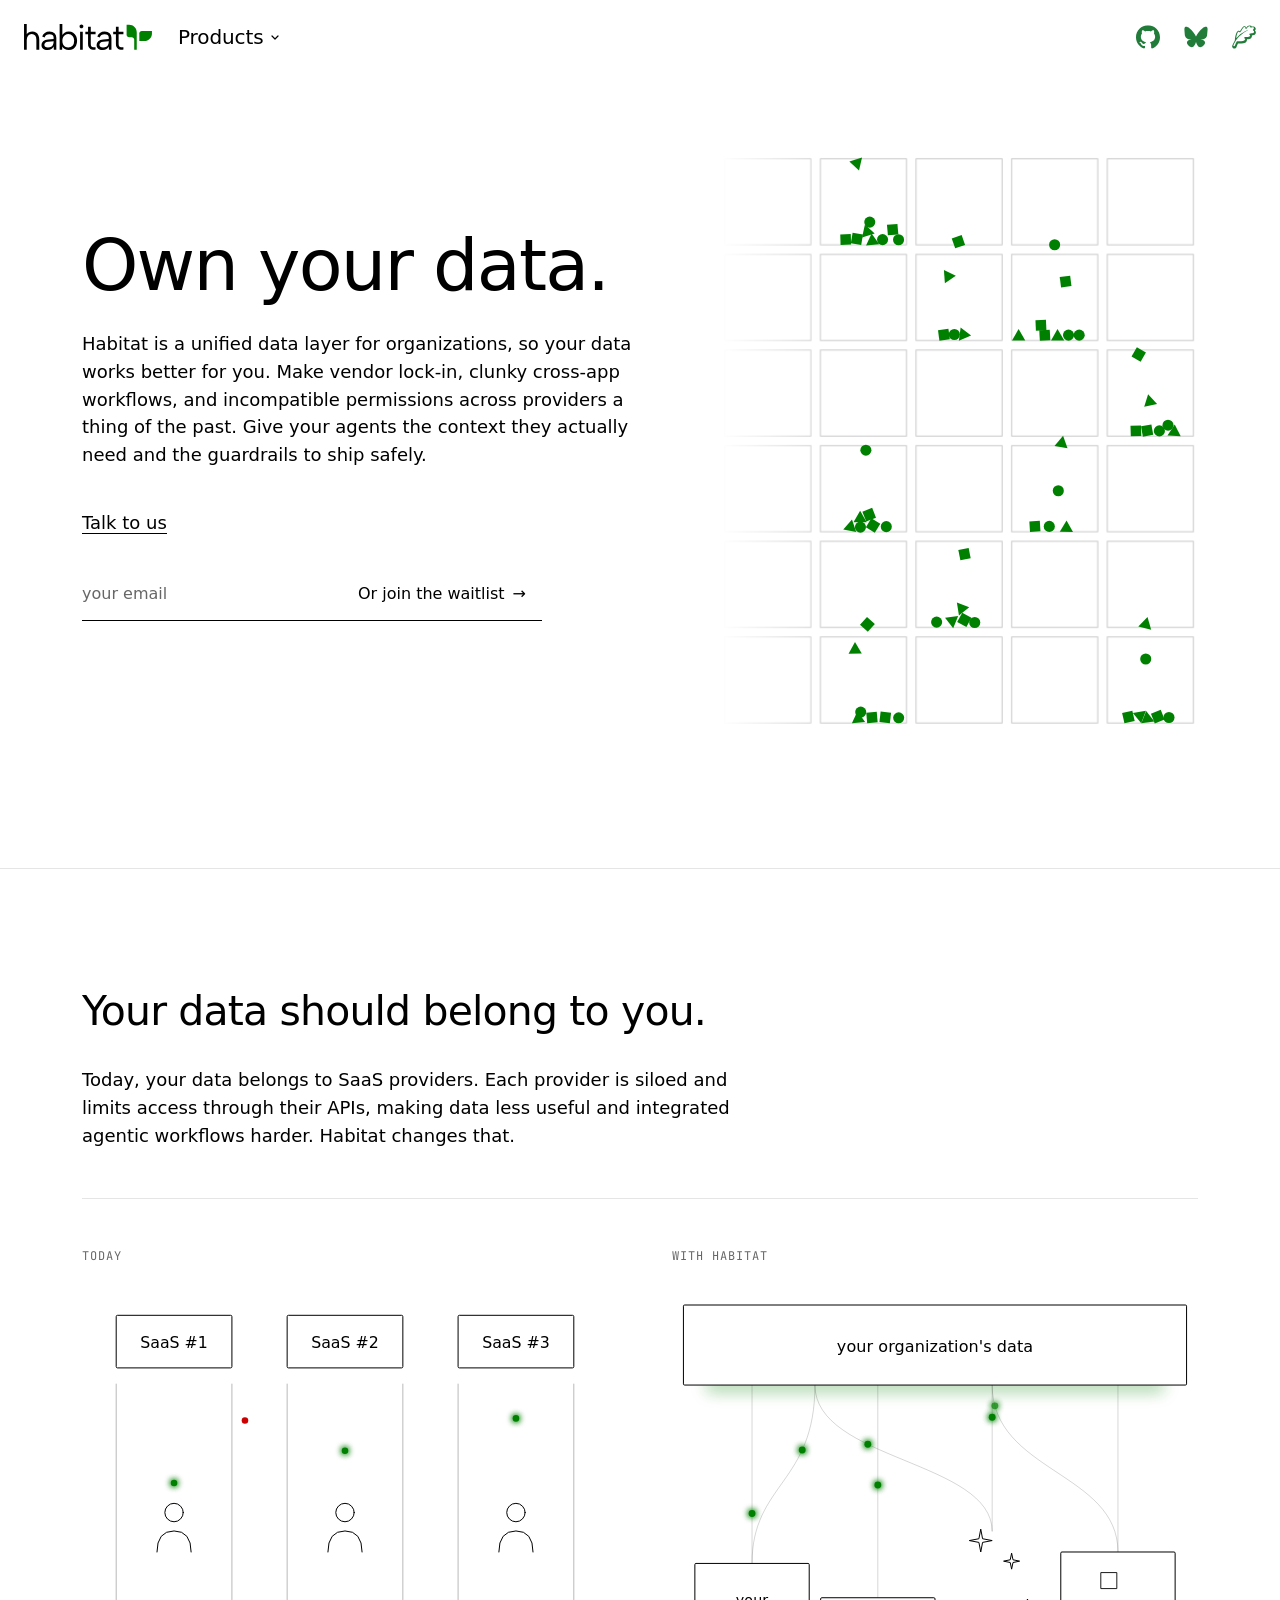
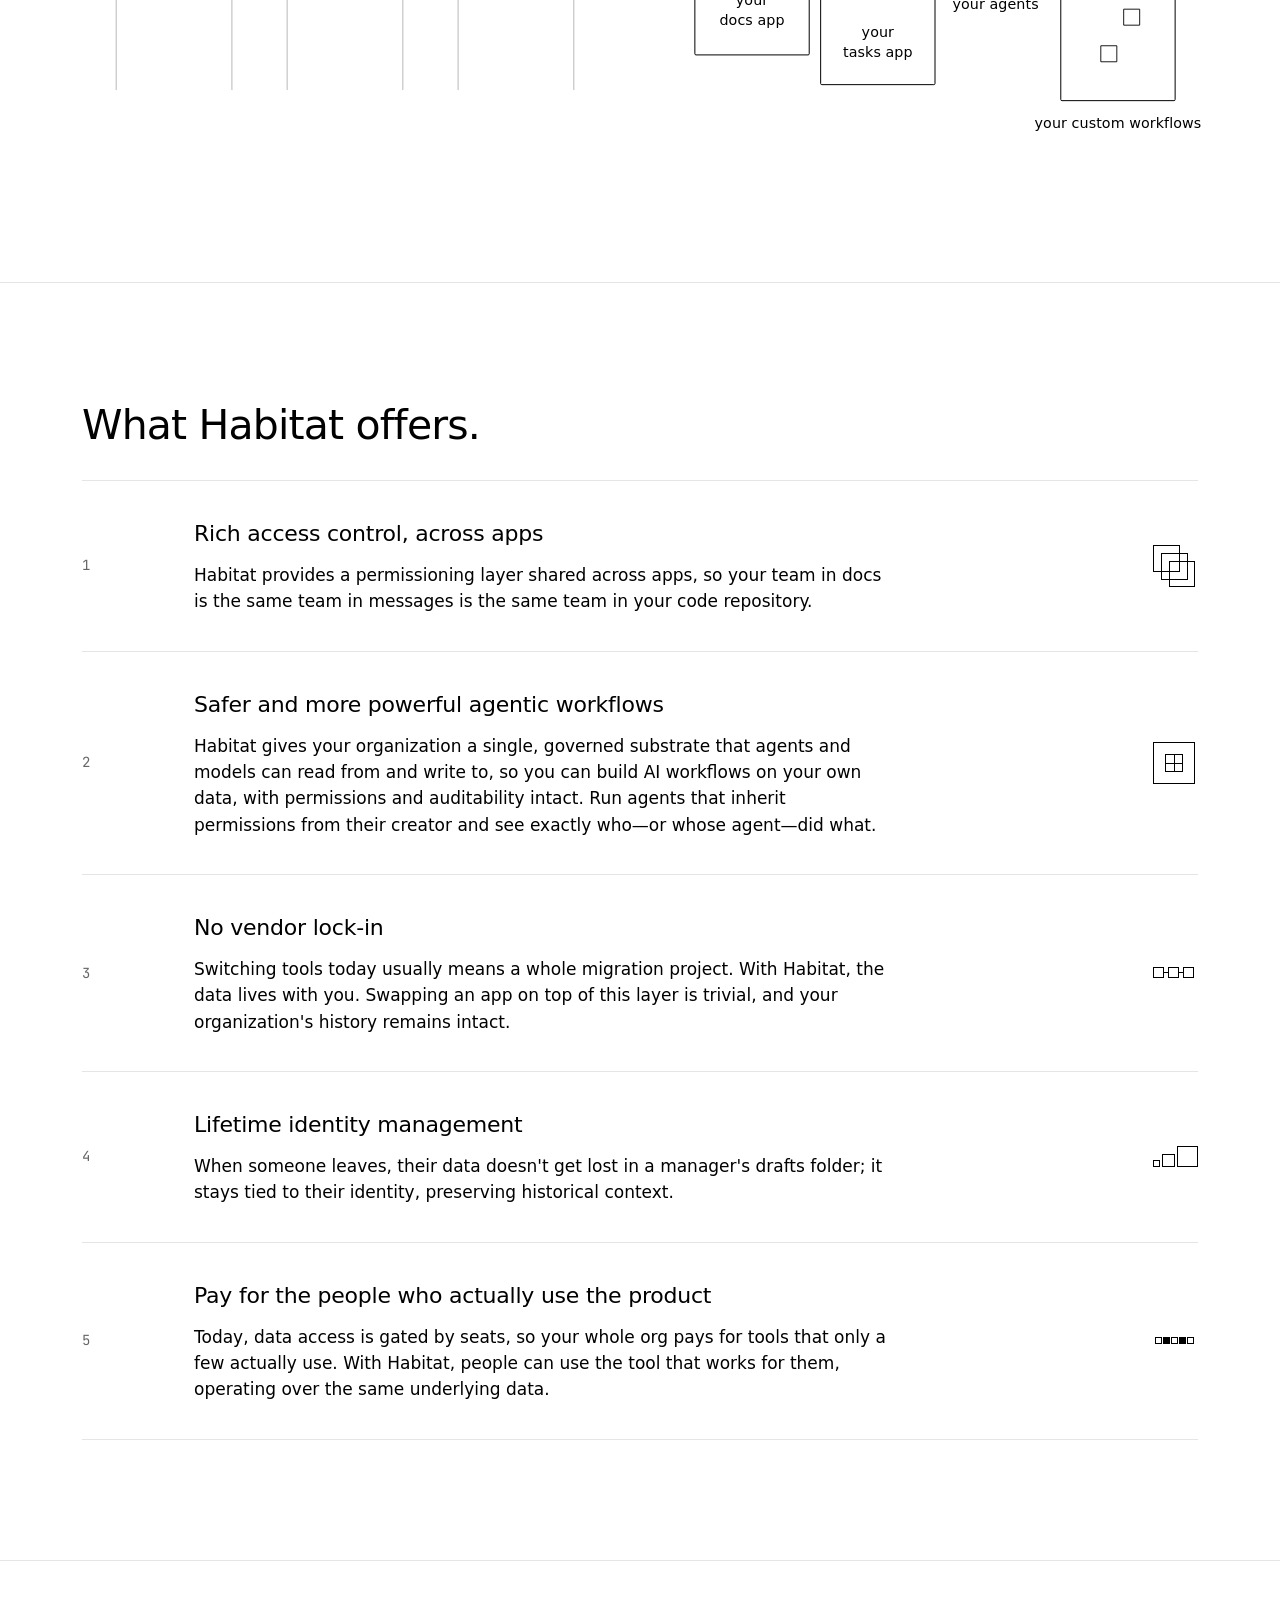
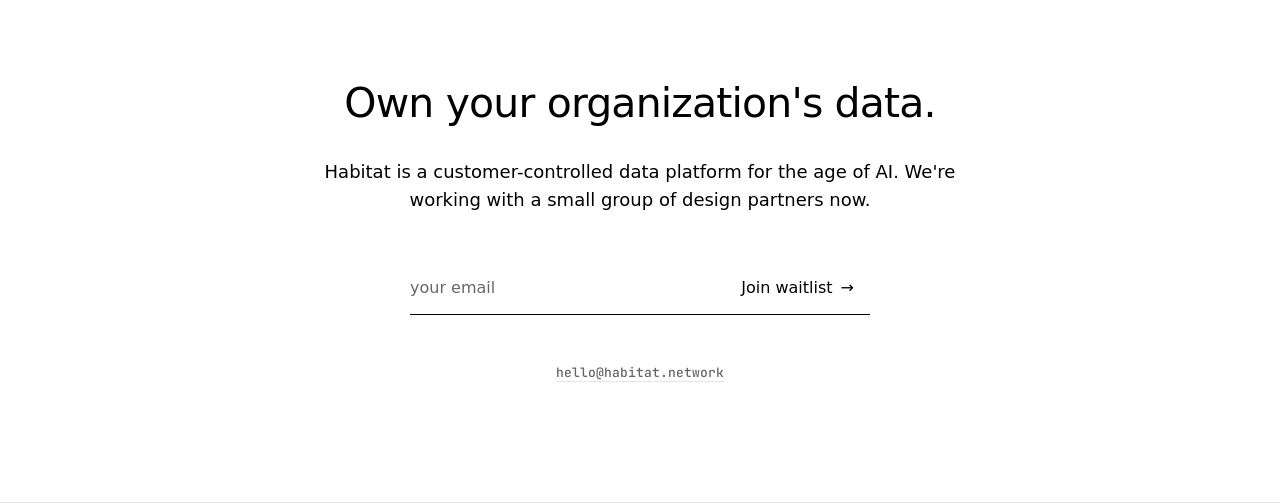
==== commit ebcc6df2: "fix loads" ====
--- a/index.html
+++ b/index.html
@@ -24,4 +24,4 @@
 </p> </div> <svg class="pillar-icon" viewBox="0 0 48 48" width="48" height="48" fill="none" stroke="currentColor" stroke-width="1" shape-rendering="crispEdges" aria-hidden="true"> <rect x="5.5" y="20.5" width="6" height="6"></rect> <rect x="13.5" y="20.5" width="6" height="6" fill="currentColor"></rect> <rect x="21.5" y="20.5" width="6" height="6"></rect> <rect x="29.5" y="20.5" width="6" height="6" fill="currentColor"></rect> <rect x="37.5" y="20.5" width="6" height="6"></rect> </svg> </li> </ol> </div> </section> <!-- SECTION 4: CLOSING --> <section class="section closing"> <div class="section-inner center"> <h2 class="reveal">Own your organization's data.</h2> <p class="lead reveal" style="--d: 100ms">
 Habitat is a customer-controlled data platform for the age of AI. We're working with a
           small group of design partners now.
-</p> <form class="waitlist center reveal" style="--d: 200ms" novalidate> <label class="visually-hidden" for="email-foot">your email</label> <input id="email-foot" type="text" name="email" placeholder="your email" required> <button type="submit">Join waitlist <span aria-hidden="true">→</span></button> </form> <p class="waitlist-status reveal" data-status="idle" aria-live="polite"></p> <p class="helper reveal" style="--d: 300ms"> <a href="mailto:hello@habitat.network">hello@habitat.network</a> </p> </div> </section> </main>  </html>  <script type="module">const t=new IntersectionObserver(e=>{for(const r of e)r.isIntersecting&&(r.target.classList.add("is-visible"),t.unobserve(r.target))},{threshold:.12,rootMargin:"0px 0px -40px 0px"});document.querySelectorAll(".reveal").forEach(e=>t.observe(e));</script> <script type="module">const l="https://habitat-953995456319.us-west1.run.app/waitlist",s={success:"Thanks for signing up! We can't wait to show you what we've been growing 🌱",invalid:"That email wasn't quite right. Please submit an email like abc@example.com.",error:"Hmm, that didn't work. Please try again."};document.querySelectorAll("form.waitlist").forEach(e=>{const t=e.parentElement?.querySelector(".waitlist-status");e.addEventListener("submit",async r=>{r.preventDefault();const a=e.querySelector('input[name="email"]');if(!a||!t)return;const o=a.value.trim();t.dataset.status="idle",t.textContent="";try{const n=await fetch(l,{method:"POST",headers:{"Content-Type":"application/json"},body:JSON.stringify({email:o,from:"landing"})});if(n.ok)t.dataset.status="success",t.textContent=s.success,a.value="";else{const i=(await n.text()).trim().toLowerCase()==="invalid email address"?"invalid":"error";t.dataset.status=i,t.textContent=s[i]}}catch{t.dataset.status="error",t.textContent=s.error}})});</script> <script type="module" src="/_astro/index.astro_astro_type_script_index_2_lang.BT8wRJ-g.js"></script>+</p> <form class="waitlist center reveal" style="--d: 200ms" novalidate> <label class="visually-hidden" for="email-foot">your email</label> <input id="email-foot" type="text" name="email" placeholder="your email" required> <button type="submit">Join waitlist <span aria-hidden="true">→</span></button> </form> <p class="waitlist-status reveal" data-status="idle" aria-live="polite"></p> <p class="helper reveal" style="--d: 300ms"> <a href="mailto:hello@habitat.network">hello@habitat.network</a> </p> </div> </section> </main>  </html>  <script type="module">function s(){const o=new IntersectionObserver(e=>{for(const t of e)t.isIntersecting&&(t.target.classList.add("is-visible"),o.unobserve(t.target))},{threshold:.12,rootMargin:"0px 0px -40px 0px"});document.querySelectorAll(".reveal:not(.is-visible)").forEach(e=>o.observe(e))}document.addEventListener("astro:page-load",s);</script> <script type="module">const l="https://habitat-953995456319.us-west1.run.app/waitlist",s={success:"Thanks for signing up! We can't wait to show you what we've been growing 🌱",invalid:"That email wasn't quite right. Please submit an email like abc@example.com.",error:"Hmm, that didn't work. Please try again."};document.querySelectorAll("form.waitlist").forEach(e=>{const t=e.parentElement?.querySelector(".waitlist-status");e.addEventListener("submit",async r=>{r.preventDefault();const a=e.querySelector('input[name="email"]');if(!a||!t)return;const o=a.value.trim();t.dataset.status="idle",t.textContent="";try{const n=await fetch(l,{method:"POST",headers:{"Content-Type":"application/json"},body:JSON.stringify({email:o,from:"landing"})});if(n.ok)t.dataset.status="success",t.textContent=s.success,a.value="";else{const i=(await n.text()).trim().toLowerCase()==="invalid email address"?"invalid":"error";t.dataset.status=i,t.textContent=s[i]}}catch{t.dataset.status="error",t.textContent=s.error}})});</script> <script type="module" src="/_astro/index.astro_astro_type_script_index_2_lang.BT8wRJ-g.js"></script>
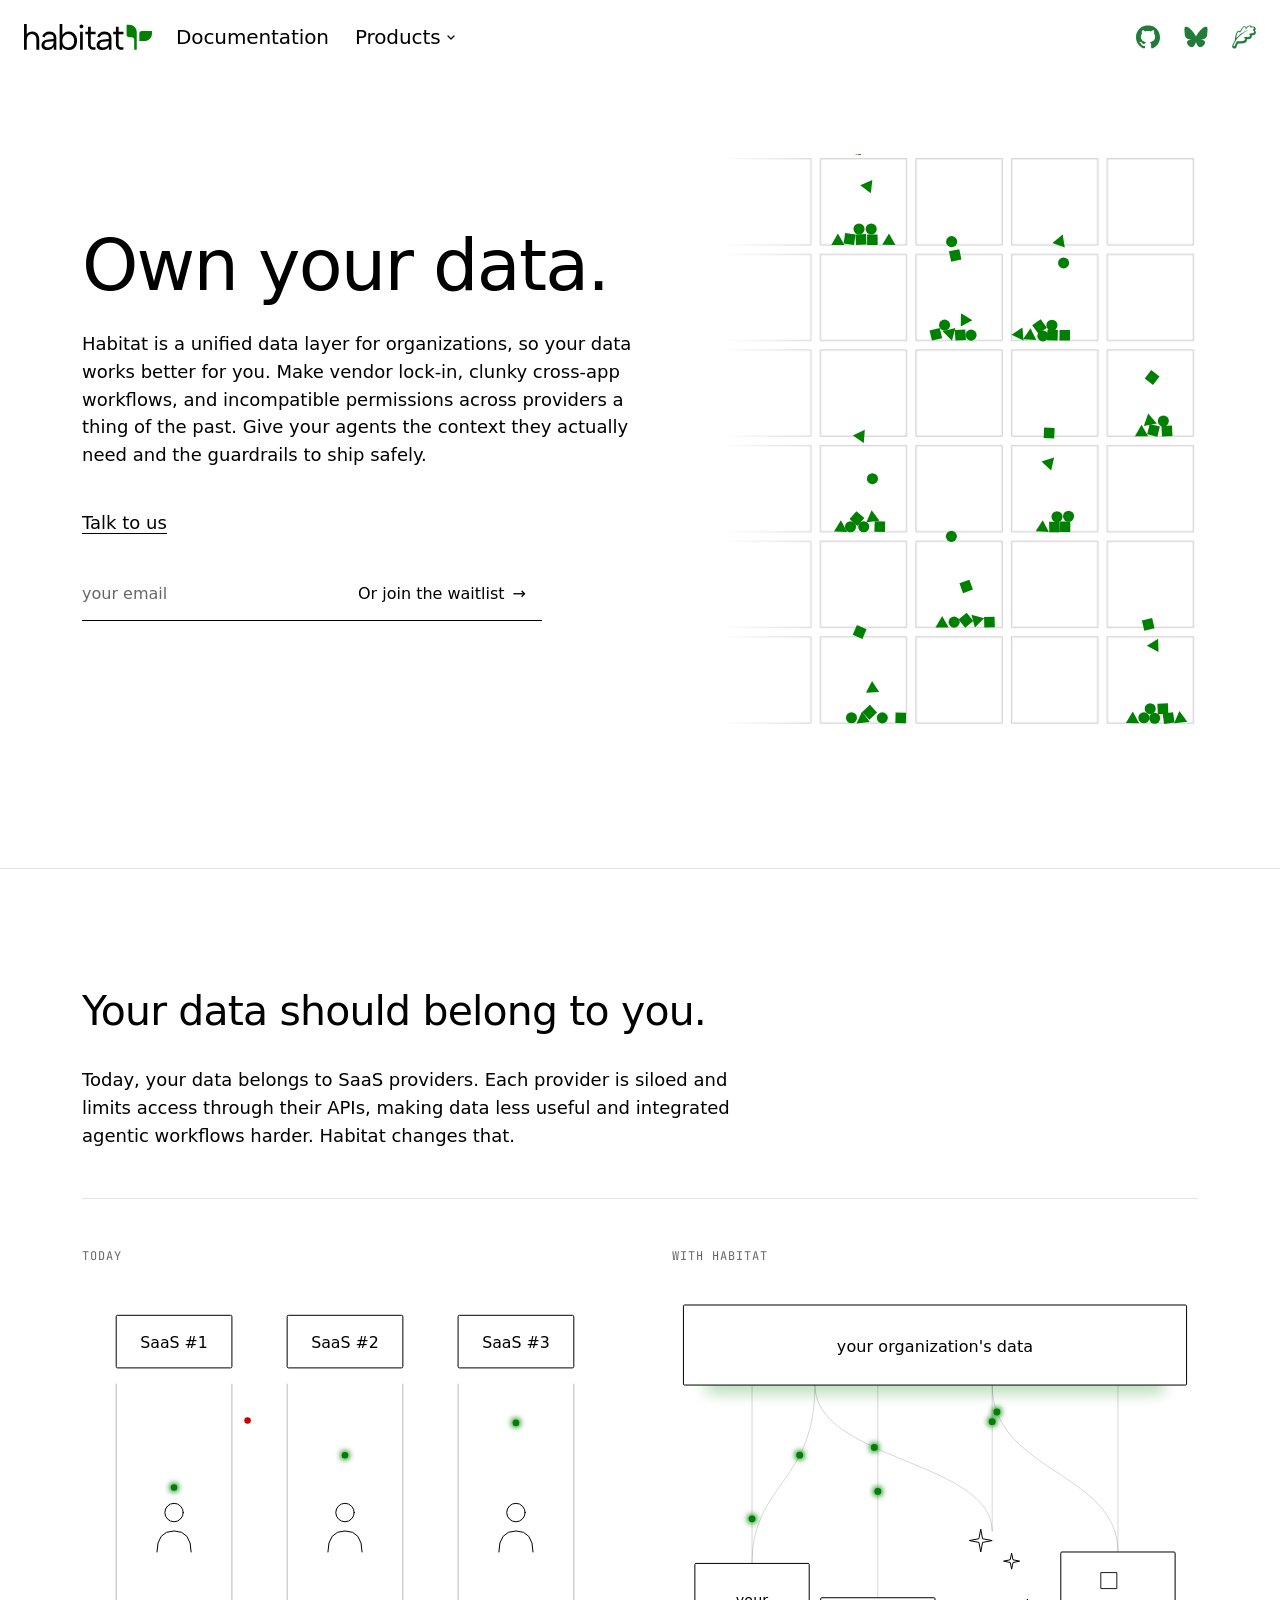
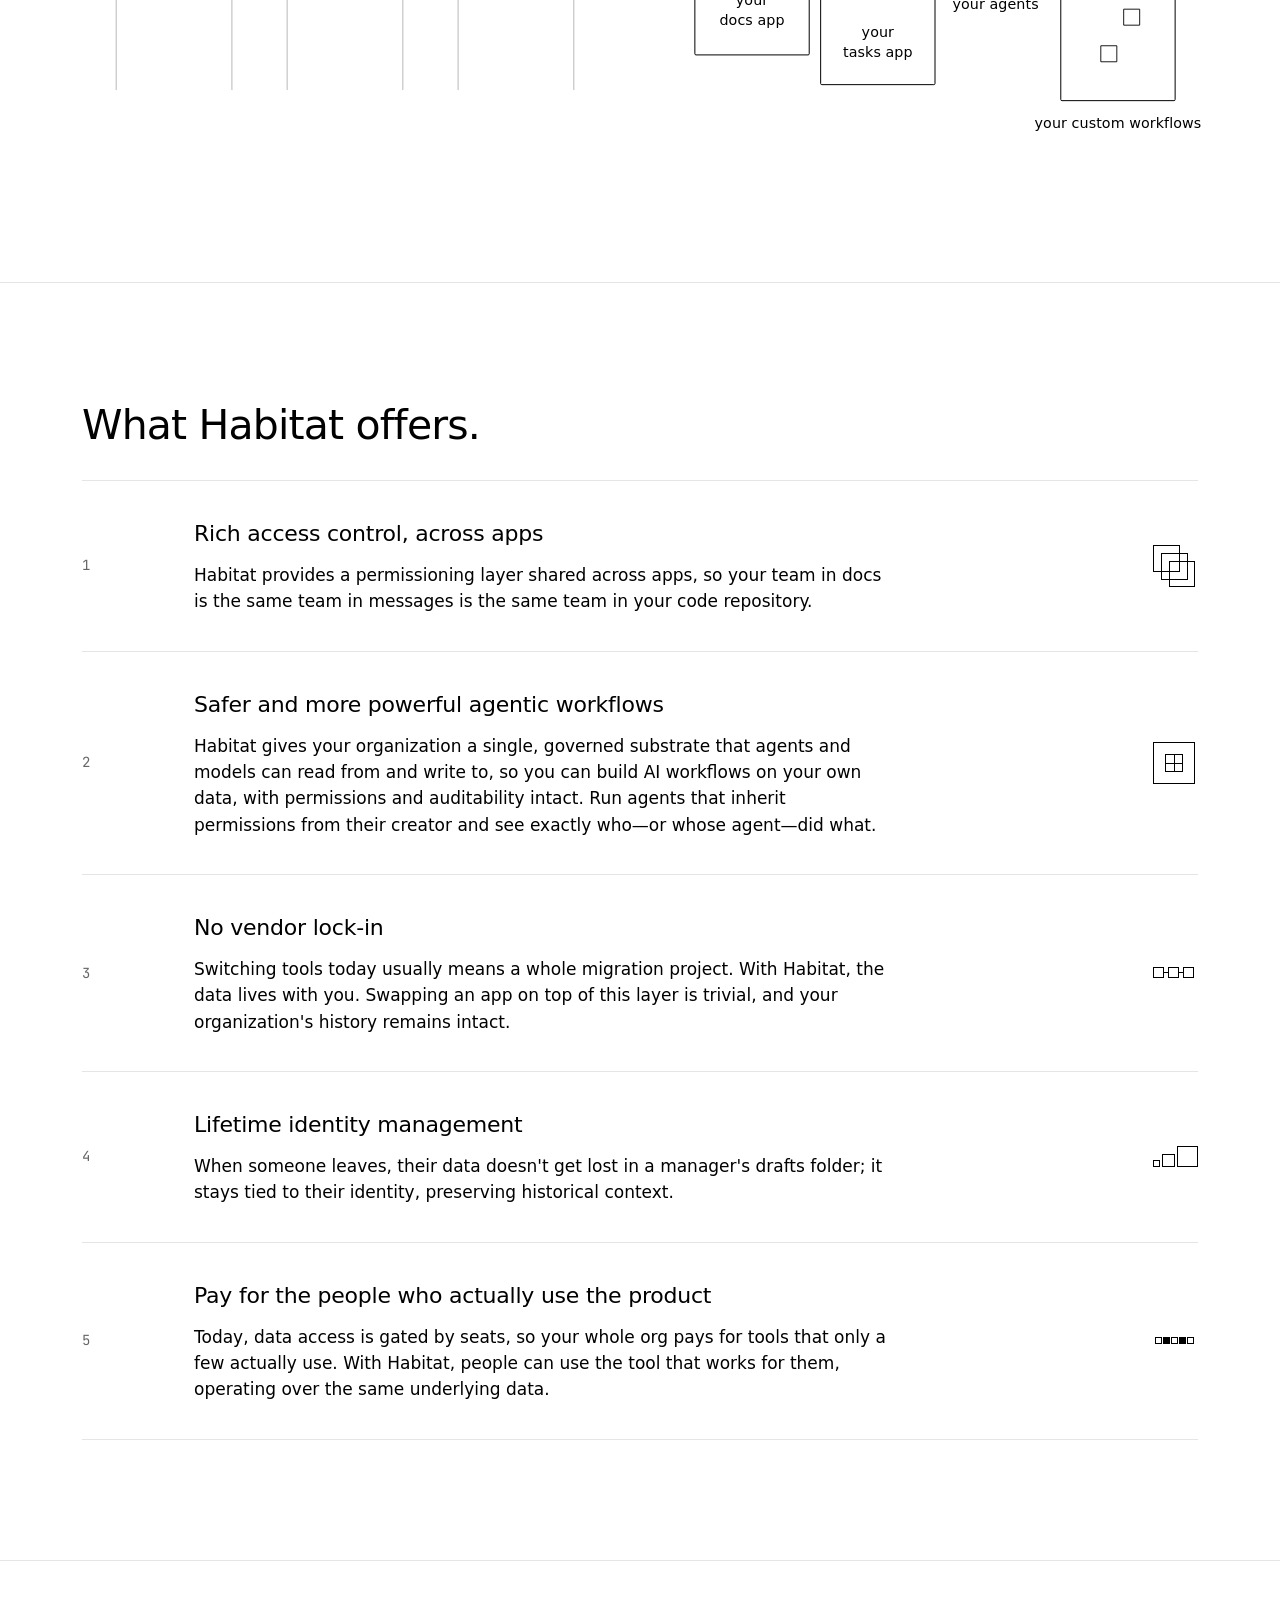
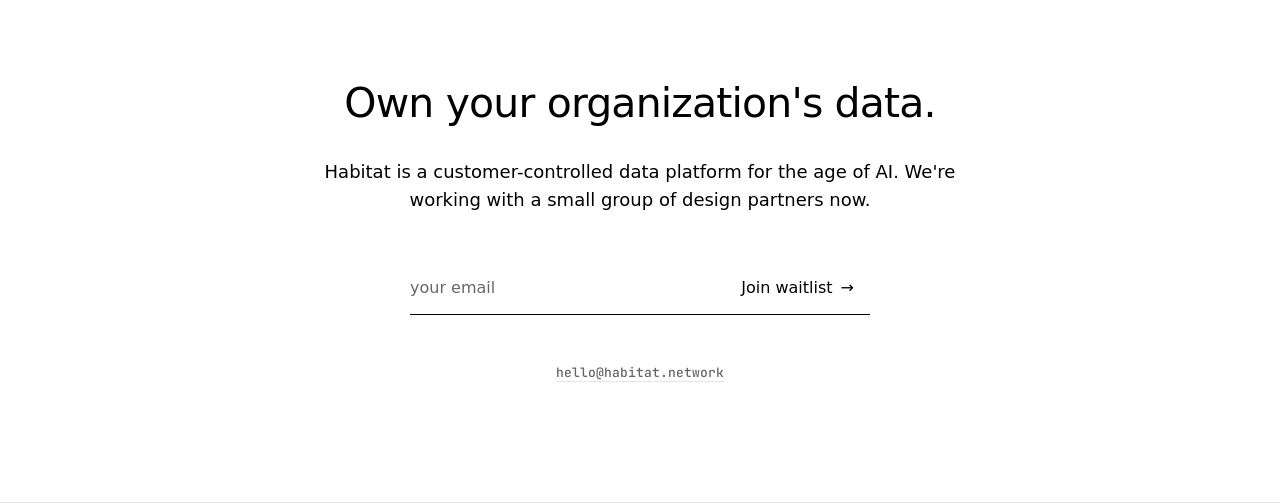
==== commit 19ab17f0: "documentation" ====
--- a/index.html
+++ b/index.html
@@ -1,7 +1,7 @@
-<!DOCTYPE html><html lang="en"> <head><meta charset="utf-8"><link rel="icon" type="image/svg+xml" href="/favicon.svg"><link rel="icon" href="/favicon.ico"><meta name="viewport" content="width=device-width, initial-scale=1.0"><meta name="generator" content="Astro v6.0.4"><title>Habitat</title><meta name="description" content="A unified layer for your organization's data."><meta property="og:type" content="website"><meta property="og:url" content="https://habitat.network/"><meta property="og:title" content="Habitat"><meta property="og:description" content="A unified layer for your organization's data."><meta property="og:image" content="https://habitat.network/cover.png"><meta name="twitter:card" content="summary_large_image"><meta name="twitter:title" content="Habitat"><meta name="twitter:description" content="A unified layer for your organization's data."><meta name="twitter:image" content="https://habitat.network/cover.png"><meta name="astro-view-transitions-enabled" content="true"><meta name="astro-view-transitions-fallback" content="animate"><script type="module" src="/_astro/ClientRouter.astro_astro_type_script_index_0_lang.DmQZLfuR.js"></script><link rel="stylesheet" href="/_astro/landing.Bqi8tAOw.css">
-<link rel="stylesheet" href="/_astro/index@_@astro.BsqDQvqI.css"></head>  <header class="flex justify-between px-6 py-4 items-center sticky top-0 z-10 bg-white" data-astro-cid-3ef6ksr2> <div class="flex items-center gap-6" data-astro-cid-3ef6ksr2> <a href="/" data-astro-cid-3ef6ksr2><img src="/habitat-wordmark.svg" class="w-32" data-astro-cid-3ef6ksr2></a> <div class="hidden md:block" data-astro-cid-3ef6ksr2> <div class="products-menu" data-astro-cid-3ef6ksr2> <button type="button" class="products-trigger" aria-haspopup="true" aria-expanded="false" data-astro-cid-3ef6ksr2>
+<!DOCTYPE html><html lang="en"> <head><meta charset="utf-8"><link rel="icon" type="image/svg+xml" href="/favicon.svg"><link rel="icon" href="/favicon.ico"><meta name="viewport" content="width=device-width, initial-scale=1.0"><meta name="generator" content="Astro v6.0.4"><title>Habitat</title><meta name="description" content="A unified layer for your organization's data."><meta property="og:type" content="website"><meta property="og:url" content="https://habitat.network/"><meta property="og:title" content="Habitat"><meta property="og:description" content="A unified layer for your organization's data."><meta property="og:image" content="https://habitat.network/cover.png"><meta name="twitter:card" content="summary_large_image"><meta name="twitter:title" content="Habitat"><meta name="twitter:description" content="A unified layer for your organization's data."><meta name="twitter:image" content="https://habitat.network/cover.png"><meta name="astro-view-transitions-enabled" content="true"><meta name="astro-view-transitions-fallback" content="animate"><script type="module" src="/_astro/ClientRouter.astro_astro_type_script_index_0_lang.DmQZLfuR.js"></script><link rel="stylesheet" href="/_astro/landing.DSjYgjod.css">
+<link rel="stylesheet" href="/_astro/index@_@astro.BsqDQvqI.css"></head>  <header class="flex justify-between px-6 py-4 items-center sticky top-0 z-10 bg-white" data-astro-cid-3ef6ksr2> <div class="flex items-center gap-6" data-astro-cid-3ef6ksr2> <a href="/" data-astro-cid-3ef6ksr2><img src="/habitat-wordmark.svg" class="w-32" data-astro-cid-3ef6ksr2></a> <a href="https://habitat.network/habitat/api" class="hidden md:block docs-link" data-astro-cid-3ef6ksr2>Documentation</a> <div class="hidden md:block" data-astro-cid-3ef6ksr2> <div class="products-menu" data-astro-cid-3ef6ksr2> <button type="button" class="products-trigger" aria-haspopup="true" aria-expanded="false" data-astro-cid-3ef6ksr2>
 Products
-<svg class="products-caret" width="10" height="10" viewBox="0 0 10 10" aria-hidden="true" data-astro-cid-3ef6ksr2> <path d="M2 4 L5 7 L8 4" fill="none" stroke="currentColor" stroke-width="1.2" stroke-linecap="round" stroke-linejoin="round" data-astro-cid-3ef6ksr2></path> </svg> </button> <div class="products-panel" role="menu" data-astro-cid-3ef6ksr2> <a href="/community-platform" class="products-item" role="menuitem" data-astro-cid-3ef6ksr2> <span class="products-item-label" data-astro-cid-3ef6ksr2>Community Platform</span> </a> <span class="products-item is-disabled" role="menuitem" aria-disabled="true" data-astro-cid-3ef6ksr2> <span class="products-item-label" data-astro-cid-3ef6ksr2>Shared Context MCP</span> </span> </div> </div> </div> </div> <div class="hidden md:flex items-center gap-6" data-astro-cid-3ef6ksr2> <a href="https://github.com/habitat-network/habitat" aria-label="GitHub" data-astro-cid-3ef6ksr2> <svg class="w-6 h-6" viewBox="0 0 98 96" fill="none" xmlns="http://www.w3.org/2000/svg"><g clip-path="url(#clip0_730_27126)"><path d="M41.4395 69.3848C28.8066 67.8535 19.9062 58.7617 19.9062 46.9902C19.9062 42.2051 21.6289 37.0371 24.5 33.5918C23.2559 30.4336 23.4473 23.7344 24.8828 20.959C28.7109 20.4805 33.8789 22.4902 36.9414 25.2656C40.5781 24.1172 44.4062 23.543 49.0957 23.543C53.7852 23.543 57.6133 24.1172 61.0586 25.1699C64.0254 22.4902 69.2891 20.4805 73.1172 20.959C74.457 23.543 74.6484 30.2422 73.4043 33.4961C76.4668 37.1328 78.0937 42.0137 78.0937 46.9902C78.0937 58.7617 69.1934 67.6621 56.3691 69.2891C59.623 71.3945 61.8242 75.9883 61.8242 81.252L61.8242 91.2051C61.8242 94.0762 64.2168 95.7031 67.0879 94.5547C84.4102 87.9512 98 70.6289 98 49.1914C98 22.1074 75.9883 6.69539e-07 48.9043 4.309e-07C21.8203 1.92261e-07 -1.9479e-07 22.1074 -4.3343e-07 49.1914C-6.20631e-07 70.4375 13.4941 88.0469 31.6777 94.6504C34.2617 95.6074 36.75 93.8848 36.75 91.3008L36.75 83.6445C35.4102 84.2188 33.6875 84.6016 32.1562 84.6016C25.8398 84.6016 22.1074 81.1563 19.4277 74.7441C18.375 72.1602 17.2266 70.6289 15.0254 70.3418C13.877 70.2461 13.4941 69.7676 13.4941 69.1934C13.4941 68.0449 15.4082 67.1836 17.3223 67.1836C20.0977 67.1836 22.4902 68.9063 24.9785 72.4473C26.8926 75.2227 28.9023 76.4668 31.2949 76.4668C33.6875 76.4668 35.2187 75.6055 37.4199 73.4043C39.0469 71.7773 40.291 70.3418 41.4395 69.3848Z" fill="currentColor"></path></g><defs><clipPath id="clip0_730_27126"><rect width="98" height="96" fill="white"></rect></clipPath></defs></svg> </a> <a href="https://bsky.app/profile/habitat.network" aria-label="Bluesky" data-astro-cid-3ef6ksr2> <svg class="w-6 h-6" viewBox="0 0 600 530" xmlns="http://www.w3.org/2000/svg"><path d="m135.72 44.03c66.496 49.921 138.02 151.14 164.28 205.46 26.262-54.316 97.782-155.54 164.28-205.46 47.98-36.021 125.72-63.892 125.72 24.795 0 17.712-10.155 148.79-16.111 170.07-20.703 73.984-96.144 92.854-163.25 81.433 117.3 19.964 147.14 86.092 82.697 152.22-122.39 125.59-175.91-31.511-189.63-71.766-2.514-7.3797-3.6904-10.832-3.7077-7.8964-0.0174-2.9357-1.1937 0.51669-3.7077 7.8964-13.714 40.255-67.233 197.36-189.63 71.766-64.444-66.128-34.605-132.26 82.697-152.22-67.108 11.421-142.55-7.4491-163.25-81.433-5.9562-21.282-16.111-152.36-16.111-170.07 0-88.687 77.742-60.816 125.72-24.795z" fill="currentColor"></path></svg> </a> <a href="https://habitat.leaflet.pub" aria-label="Leaflet" data-astro-cid-3ef6ksr2> <svg class="w-6 h-6" viewBox="0 0 64 64" fill="none" xmlns="http://www.w3.org/2000/svg"><path fill-rule="evenodd" clip-rule="evenodd" d="M6.19354 43.7615C4.02326 47.9529 2.3971 50.6787 0.825968 54.5903C-0.40065 57.6442 1.08066 61.1142 4.13453 62.3408C7.18841 63.5675 10.6584 62.0862 11.8851 59.0323C12.1956 58.2591 12.4949 57.4976 12.784 56.7619L12.7867 56.755C13.8877 53.9534 14.8372 51.5562 15.9859 49.3971C17.2796 49.3269 18.7589 49.3161 20.4268 49.3067L20.6365 49.3056C23.6784 49.2888 27.3433 49.2687 30.5036 48.629C33.6657 47.989 37.5791 46.476 39.3089 42.4233C39.7772 41.3263 40.2521 39.7069 39.8363 38.0619C39.9611 38.0618 40.0889 38.0618 40.2201 38.0618C40.2903 38.0618 40.3619 38.0618 40.4348 38.0619C42.1036 38.063 44.452 38.0645 46.5513 37.4934C49.0009 36.8271 51.5766 35.2492 52.7066 31.9254C53.115 30.7244 53.1906 29.4632 52.8381 28.2712C52.9461 28.2521 53.0569 28.2327 53.1706 28.2127C53.2252 28.2032 53.2807 28.1935 53.3369 28.1837C54.7713 27.933 56.6912 27.5974 58.3315 26.9838C59.9271 26.3869 62.5489 25.0534 63.3345 21.9971C63.7822 20.2552 63.7353 18.411 62.7294 16.7456C62.3111 16.0531 61.779 15.5078 61.3069 15.1057C61.7466 14.5555 62.3058 13.79 62.6909 12.9455C63.3591 11.4803 63.7036 9.32754 62.3369 7.22123C60.7856 4.83067 58.1256 4.41306 56.8098 4.30487C55.4415 4.19236 53.9707 4.31254 52.9137 4.40806C52.7702 4.05645 52.5725 3.68669 52.2993 3.32178C50.832 1.36219 48.5559 1.19749 47.2748 1.23194C44.6865 1.30155 42.6621 2.45002 41.1987 3.64119C40.4307 4.26635 38.6031 6.82233 38.0052 7.48715C38.0052 5.10325 35.7086 3.89003 34.0939 3.64119C30.959 3.15806 29.0173 5.17673 27.2122 7.48715C24.962 10.3672 23.22 14.0741 21.1617 16.8593C20.4523 16.3978 19.6125 15.3179 18.2694 15.3803C16.0564 15.4831 14.5863 16.9832 13.6351 18.0097C11.9797 19.796 10.9264 23.0413 10.2095 25.4575C9.43004 28.9535 8.89843 30.4276 8.26688 34.2604C7.8913 36.5398 7.70089 38.3385 7.70089 40.8839C7.27002 41.7282 6.77687 42.635 6.19354 43.7615Z" fill="currentColor"></path><path fill-rule="evenodd" clip-rule="evenodd" d="M18.9944 18.4871C19.6421 19.0561 20.4012 19.7231 22.0388 19.1533C23.1095 18.7808 24.4933 16.3538 26.0373 13.6458C28.2942 9.68748 30.8934 5.12877 33.3576 5.50855C36.3301 5.96665 36.1471 7.6122 36.0064 8.87787C35.9077 9.76563 35.8298 10.4665 36.8761 10.4396C37.9419 10.4122 38.9792 9.15957 40.1829 7.70596C41.8456 5.69807 43.826 3.30666 46.6379 3.23104C48.6204 3.17772 48.5891 4.03205 48.5574 4.89842C48.5371 5.45219 48.5166 6.01088 49.0218 6.34062C49.5194 6.66547 50.7707 6.55195 52.2092 6.42146C54.5154 6.21226 57.3027 5.95942 58.2369 7.39914C59.0583 8.66485 58.0119 9.92284 57.0089 11.1286C56.1594 12.1499 55.341 13.1337 55.7152 14.0531C56.0204 14.8031 56.647 15.2257 57.2613 15.64C58.2659 16.3175 59.2375 16.9727 58.7159 19.0019C58.1644 21.1475 54.8463 21.7286 51.7361 22.2733C49.1306 22.7296 46.6709 23.1603 46.106 24.4639C45.7516 25.2816 46.3394 25.6623 46.9979 26.0889C47.7849 26.5986 48.673 27.1739 48.1751 28.6384C47.011 32.0622 43.1238 32.0622 39.4756 32.0623C36.3442 32.0623 33.3888 32.0624 32.4827 34.2275C31.9596 35.4776 32.7514 35.6982 33.6201 35.9404C34.6836 36.2368 35.8623 36.5653 34.8856 38.8535C33.0165 43.2324 26.0433 43.2715 19.6599 43.3073C17.3193 43.3205 15.058 43.3332 13.1567 43.5592C12.9396 43.585 12.7471 43.7095 12.6334 43.8962C10.8838 46.767 9.64296 49.9245 8.31937 53.2926C8.0286 54.0325 7.73384 54.7825 7.42881 55.542C7.02558 56.5459 5.88485 57.0328 4.88093 56.6296C3.877 56.2264 3.39005 55.0857 3.79328 54.0817C5.29513 50.3426 7.02775 46.9042 8.92229 43.7479C12.0142 38.0542 18.109 31.0686 24.5542 25.8207C30.2889 21.0461 35.7654 17.4724 42.1392 14.7607C42.9371 14.4212 42.7002 13.4882 41.8673 13.7289C36.2143 15.3625 31.2171 18.6029 26.0373 21.8684C20.4035 25.4201 15.6824 30.2231 12.7771 33.7151C12.2649 34.3308 11.1447 33.8245 11.306 33.04C12.5677 26.9025 13.87 21.27 15.7789 19.2101C17.5913 17.2543 18.2114 17.7992 18.9944 18.4871Z" fill="white"></path></svg> </a> </div> <!-- Mobile menu --> <details class="md:hidden relative" data-astro-cid-3ef6ksr2> <summary class="list-none cursor-pointer [&::-webkit-details-marker]:hidden" data-astro-cid-3ef6ksr2> <svg xmlns="http://www.w3.org/2000/svg" class="w-6 h-6" fill="none" viewBox="0 0 24 24" stroke="currentColor" data-astro-cid-3ef6ksr2> <path stroke-linecap="round" stroke-linejoin="round" stroke-width="2" d="M4 6h16M4 12h16M4 18h16" data-astro-cid-3ef6ksr2></path> </svg> </summary> <div class="absolute right-0 top-full mt-2 bg-white border border-gray-300 rounded-lg p-4 flex flex-col gap-4 min-w-56 shadow-lg z-20" data-astro-cid-3ef6ksr2> <div class="flex flex-col gap-2 text-sm" data-astro-cid-3ef6ksr2> <div class="text-xs uppercase tracking-wider text-gray-500" data-astro-cid-3ef6ksr2>Products</div> <a href="/community-platform" class="text-black no-underline" data-astro-cid-3ef6ksr2>Community Platform</a> <span class="text-gray-400 cursor-not-allowed select-none" data-astro-cid-3ef6ksr2>(Soon) Shared Context Layer</span> </div> <div class="border-t border-gray-200 pt-3 flex gap-4" data-astro-cid-3ef6ksr2> <a href="https://github.com/habitat-network/habitat" aria-label="GitHub" data-astro-cid-3ef6ksr2> <svg class="w-6 h-6" viewBox="0 0 98 96" fill="none" xmlns="http://www.w3.org/2000/svg"><g clip-path="url(#clip0_730_27126)"><path d="M41.4395 69.3848C28.8066 67.8535 19.9062 58.7617 19.9062 46.9902C19.9062 42.2051 21.6289 37.0371 24.5 33.5918C23.2559 30.4336 23.4473 23.7344 24.8828 20.959C28.7109 20.4805 33.8789 22.4902 36.9414 25.2656C40.5781 24.1172 44.4062 23.543 49.0957 23.543C53.7852 23.543 57.6133 24.1172 61.0586 25.1699C64.0254 22.4902 69.2891 20.4805 73.1172 20.959C74.457 23.543 74.6484 30.2422 73.4043 33.4961C76.4668 37.1328 78.0937 42.0137 78.0937 46.9902C78.0937 58.7617 69.1934 67.6621 56.3691 69.2891C59.623 71.3945 61.8242 75.9883 61.8242 81.252L61.8242 91.2051C61.8242 94.0762 64.2168 95.7031 67.0879 94.5547C84.4102 87.9512 98 70.6289 98 49.1914C98 22.1074 75.9883 6.69539e-07 48.9043 4.309e-07C21.8203 1.92261e-07 -1.9479e-07 22.1074 -4.3343e-07 49.1914C-6.20631e-07 70.4375 13.4941 88.0469 31.6777 94.6504C34.2617 95.6074 36.75 93.8848 36.75 91.3008L36.75 83.6445C35.4102 84.2188 33.6875 84.6016 32.1562 84.6016C25.8398 84.6016 22.1074 81.1563 19.4277 74.7441C18.375 72.1602 17.2266 70.6289 15.0254 70.3418C13.877 70.2461 13.4941 69.7676 13.4941 69.1934C13.4941 68.0449 15.4082 67.1836 17.3223 67.1836C20.0977 67.1836 22.4902 68.9063 24.9785 72.4473C26.8926 75.2227 28.9023 76.4668 31.2949 76.4668C33.6875 76.4668 35.2187 75.6055 37.4199 73.4043C39.0469 71.7773 40.291 70.3418 41.4395 69.3848Z" fill="currentColor"></path></g><defs><clipPath id="clip0_730_27126"><rect width="98" height="96" fill="white"></rect></clipPath></defs></svg> </a> <a href="https://bsky.app/profile/habitat.network" aria-label="Bluesky" data-astro-cid-3ef6ksr2> <svg class="w-6 h-6" viewBox="0 0 600 530" xmlns="http://www.w3.org/2000/svg"><path d="m135.72 44.03c66.496 49.921 138.02 151.14 164.28 205.46 26.262-54.316 97.782-155.54 164.28-205.46 47.98-36.021 125.72-63.892 125.72 24.795 0 17.712-10.155 148.79-16.111 170.07-20.703 73.984-96.144 92.854-163.25 81.433 117.3 19.964 147.14 86.092 82.697 152.22-122.39 125.59-175.91-31.511-189.63-71.766-2.514-7.3797-3.6904-10.832-3.7077-7.8964-0.0174-2.9357-1.1937 0.51669-3.7077 7.8964-13.714 40.255-67.233 197.36-189.63 71.766-64.444-66.128-34.605-132.26 82.697-152.22-67.108 11.421-142.55-7.4491-163.25-81.433-5.9562-21.282-16.111-152.36-16.111-170.07 0-88.687 77.742-60.816 125.72-24.795z" fill="currentColor"></path></svg> </a> <a href="https://habitat.leaflet.pub" aria-label="Leaflet" data-astro-cid-3ef6ksr2> <svg class="w-6 h-6" viewBox="0 0 64 64" fill="none" xmlns="http://www.w3.org/2000/svg"><path fill-rule="evenodd" clip-rule="evenodd" d="M6.19354 43.7615C4.02326 47.9529 2.3971 50.6787 0.825968 54.5903C-0.40065 57.6442 1.08066 61.1142 4.13453 62.3408C7.18841 63.5675 10.6584 62.0862 11.8851 59.0323C12.1956 58.2591 12.4949 57.4976 12.784 56.7619L12.7867 56.755C13.8877 53.9534 14.8372 51.5562 15.9859 49.3971C17.2796 49.3269 18.7589 49.3161 20.4268 49.3067L20.6365 49.3056C23.6784 49.2888 27.3433 49.2687 30.5036 48.629C33.6657 47.989 37.5791 46.476 39.3089 42.4233C39.7772 41.3263 40.2521 39.7069 39.8363 38.0619C39.9611 38.0618 40.0889 38.0618 40.2201 38.0618C40.2903 38.0618 40.3619 38.0618 40.4348 38.0619C42.1036 38.063 44.452 38.0645 46.5513 37.4934C49.0009 36.8271 51.5766 35.2492 52.7066 31.9254C53.115 30.7244 53.1906 29.4632 52.8381 28.2712C52.9461 28.2521 53.0569 28.2327 53.1706 28.2127C53.2252 28.2032 53.2807 28.1935 53.3369 28.1837C54.7713 27.933 56.6912 27.5974 58.3315 26.9838C59.9271 26.3869 62.5489 25.0534 63.3345 21.9971C63.7822 20.2552 63.7353 18.411 62.7294 16.7456C62.3111 16.0531 61.779 15.5078 61.3069 15.1057C61.7466 14.5555 62.3058 13.79 62.6909 12.9455C63.3591 11.4803 63.7036 9.32754 62.3369 7.22123C60.7856 4.83067 58.1256 4.41306 56.8098 4.30487C55.4415 4.19236 53.9707 4.31254 52.9137 4.40806C52.7702 4.05645 52.5725 3.68669 52.2993 3.32178C50.832 1.36219 48.5559 1.19749 47.2748 1.23194C44.6865 1.30155 42.6621 2.45002 41.1987 3.64119C40.4307 4.26635 38.6031 6.82233 38.0052 7.48715C38.0052 5.10325 35.7086 3.89003 34.0939 3.64119C30.959 3.15806 29.0173 5.17673 27.2122 7.48715C24.962 10.3672 23.22 14.0741 21.1617 16.8593C20.4523 16.3978 19.6125 15.3179 18.2694 15.3803C16.0564 15.4831 14.5863 16.9832 13.6351 18.0097C11.9797 19.796 10.9264 23.0413 10.2095 25.4575C9.43004 28.9535 8.89843 30.4276 8.26688 34.2604C7.8913 36.5398 7.70089 38.3385 7.70089 40.8839C7.27002 41.7282 6.77687 42.635 6.19354 43.7615Z" fill="currentColor"></path><path fill-rule="evenodd" clip-rule="evenodd" d="M18.9944 18.4871C19.6421 19.0561 20.4012 19.7231 22.0388 19.1533C23.1095 18.7808 24.4933 16.3538 26.0373 13.6458C28.2942 9.68748 30.8934 5.12877 33.3576 5.50855C36.3301 5.96665 36.1471 7.6122 36.0064 8.87787C35.9077 9.76563 35.8298 10.4665 36.8761 10.4396C37.9419 10.4122 38.9792 9.15957 40.1829 7.70596C41.8456 5.69807 43.826 3.30666 46.6379 3.23104C48.6204 3.17772 48.5891 4.03205 48.5574 4.89842C48.5371 5.45219 48.5166 6.01088 49.0218 6.34062C49.5194 6.66547 50.7707 6.55195 52.2092 6.42146C54.5154 6.21226 57.3027 5.95942 58.2369 7.39914C59.0583 8.66485 58.0119 9.92284 57.0089 11.1286C56.1594 12.1499 55.341 13.1337 55.7152 14.0531C56.0204 14.8031 56.647 15.2257 57.2613 15.64C58.2659 16.3175 59.2375 16.9727 58.7159 19.0019C58.1644 21.1475 54.8463 21.7286 51.7361 22.2733C49.1306 22.7296 46.6709 23.1603 46.106 24.4639C45.7516 25.2816 46.3394 25.6623 46.9979 26.0889C47.7849 26.5986 48.673 27.1739 48.1751 28.6384C47.011 32.0622 43.1238 32.0622 39.4756 32.0623C36.3442 32.0623 33.3888 32.0624 32.4827 34.2275C31.9596 35.4776 32.7514 35.6982 33.6201 35.9404C34.6836 36.2368 35.8623 36.5653 34.8856 38.8535C33.0165 43.2324 26.0433 43.2715 19.6599 43.3073C17.3193 43.3205 15.058 43.3332 13.1567 43.5592C12.9396 43.585 12.7471 43.7095 12.6334 43.8962C10.8838 46.767 9.64296 49.9245 8.31937 53.2926C8.0286 54.0325 7.73384 54.7825 7.42881 55.542C7.02558 56.5459 5.88485 57.0328 4.88093 56.6296C3.877 56.2264 3.39005 55.0857 3.79328 54.0817C5.29513 50.3426 7.02775 46.9042 8.92229 43.7479C12.0142 38.0542 18.109 31.0686 24.5542 25.8207C30.2889 21.0461 35.7654 17.4724 42.1392 14.7607C42.9371 14.4212 42.7002 13.4882 41.8673 13.7289C36.2143 15.3625 31.2171 18.6029 26.0373 21.8684C20.4035 25.4201 15.6824 30.2231 12.7771 33.7151C12.2649 34.3308 11.1447 33.8245 11.306 33.04C12.5677 26.9025 13.87 21.27 15.7789 19.2101C17.5913 17.2543 18.2114 17.7992 18.9944 18.4871Z" fill="white"></path></svg> </a> </div> </div> </details> </header>  <script type="module">document.querySelectorAll(".products-menu").forEach(e=>{const s=e.querySelector(".products-trigger");if(!s)return;const t=r=>s.setAttribute("aria-expanded",String(r));e.addEventListener("mouseenter",()=>t(!0)),e.addEventListener("mouseleave",()=>t(!1)),e.addEventListener("focusin",()=>t(!0)),e.addEventListener("focusout",r=>{e.contains(r.relatedTarget)||t(!1)})});</script> <main class="landing"> <!-- HERO --> <section class="hero"> <div class="hero-inner"> <div class="hero-copy"> <h1 class="display reveal">Own your data.</h1> <p class="hero-sub reveal" style="--d: 120ms">
+<svg class="products-caret" width="10" height="10" viewBox="0 0 10 10" aria-hidden="true" data-astro-cid-3ef6ksr2> <path d="M2 4 L5 7 L8 4" fill="none" stroke="currentColor" stroke-width="1.2" stroke-linecap="round" stroke-linejoin="round" data-astro-cid-3ef6ksr2></path> </svg> </button> <div class="products-panel" role="menu" data-astro-cid-3ef6ksr2> <a href="/community-platform" class="products-item" role="menuitem" data-astro-cid-3ef6ksr2> <span class="products-item-label" data-astro-cid-3ef6ksr2>Community Platform</span> </a> <span class="products-item is-disabled" role="menuitem" aria-disabled="true" data-astro-cid-3ef6ksr2> <span class="products-item-label" data-astro-cid-3ef6ksr2>Shared Context MCP</span> </span> </div> </div> </div> </div> <div class="hidden md:flex items-center gap-6" data-astro-cid-3ef6ksr2> <a href="https://github.com/habitat-network/habitat" aria-label="GitHub" data-astro-cid-3ef6ksr2> <svg class="w-6 h-6" viewBox="0 0 98 96" fill="none" xmlns="http://www.w3.org/2000/svg"><g clip-path="url(#clip0_730_27126)"><path d="M41.4395 69.3848C28.8066 67.8535 19.9062 58.7617 19.9062 46.9902C19.9062 42.2051 21.6289 37.0371 24.5 33.5918C23.2559 30.4336 23.4473 23.7344 24.8828 20.959C28.7109 20.4805 33.8789 22.4902 36.9414 25.2656C40.5781 24.1172 44.4062 23.543 49.0957 23.543C53.7852 23.543 57.6133 24.1172 61.0586 25.1699C64.0254 22.4902 69.2891 20.4805 73.1172 20.959C74.457 23.543 74.6484 30.2422 73.4043 33.4961C76.4668 37.1328 78.0937 42.0137 78.0937 46.9902C78.0937 58.7617 69.1934 67.6621 56.3691 69.2891C59.623 71.3945 61.8242 75.9883 61.8242 81.252L61.8242 91.2051C61.8242 94.0762 64.2168 95.7031 67.0879 94.5547C84.4102 87.9512 98 70.6289 98 49.1914C98 22.1074 75.9883 6.69539e-07 48.9043 4.309e-07C21.8203 1.92261e-07 -1.9479e-07 22.1074 -4.3343e-07 49.1914C-6.20631e-07 70.4375 13.4941 88.0469 31.6777 94.6504C34.2617 95.6074 36.75 93.8848 36.75 91.3008L36.75 83.6445C35.4102 84.2188 33.6875 84.6016 32.1562 84.6016C25.8398 84.6016 22.1074 81.1563 19.4277 74.7441C18.375 72.1602 17.2266 70.6289 15.0254 70.3418C13.877 70.2461 13.4941 69.7676 13.4941 69.1934C13.4941 68.0449 15.4082 67.1836 17.3223 67.1836C20.0977 67.1836 22.4902 68.9063 24.9785 72.4473C26.8926 75.2227 28.9023 76.4668 31.2949 76.4668C33.6875 76.4668 35.2187 75.6055 37.4199 73.4043C39.0469 71.7773 40.291 70.3418 41.4395 69.3848Z" fill="currentColor"></path></g><defs><clipPath id="clip0_730_27126"><rect width="98" height="96" fill="white"></rect></clipPath></defs></svg> </a> <a href="https://bsky.app/profile/habitat.network" aria-label="Bluesky" data-astro-cid-3ef6ksr2> <svg class="w-6 h-6" viewBox="0 0 600 530" xmlns="http://www.w3.org/2000/svg"><path d="m135.72 44.03c66.496 49.921 138.02 151.14 164.28 205.46 26.262-54.316 97.782-155.54 164.28-205.46 47.98-36.021 125.72-63.892 125.72 24.795 0 17.712-10.155 148.79-16.111 170.07-20.703 73.984-96.144 92.854-163.25 81.433 117.3 19.964 147.14 86.092 82.697 152.22-122.39 125.59-175.91-31.511-189.63-71.766-2.514-7.3797-3.6904-10.832-3.7077-7.8964-0.0174-2.9357-1.1937 0.51669-3.7077 7.8964-13.714 40.255-67.233 197.36-189.63 71.766-64.444-66.128-34.605-132.26 82.697-152.22-67.108 11.421-142.55-7.4491-163.25-81.433-5.9562-21.282-16.111-152.36-16.111-170.07 0-88.687 77.742-60.816 125.72-24.795z" fill="currentColor"></path></svg> </a> <a href="https://habitat.leaflet.pub" aria-label="Leaflet" data-astro-cid-3ef6ksr2> <svg class="w-6 h-6" viewBox="0 0 64 64" fill="none" xmlns="http://www.w3.org/2000/svg"><path fill-rule="evenodd" clip-rule="evenodd" d="M6.19354 43.7615C4.02326 47.9529 2.3971 50.6787 0.825968 54.5903C-0.40065 57.6442 1.08066 61.1142 4.13453 62.3408C7.18841 63.5675 10.6584 62.0862 11.8851 59.0323C12.1956 58.2591 12.4949 57.4976 12.784 56.7619L12.7867 56.755C13.8877 53.9534 14.8372 51.5562 15.9859 49.3971C17.2796 49.3269 18.7589 49.3161 20.4268 49.3067L20.6365 49.3056C23.6784 49.2888 27.3433 49.2687 30.5036 48.629C33.6657 47.989 37.5791 46.476 39.3089 42.4233C39.7772 41.3263 40.2521 39.7069 39.8363 38.0619C39.9611 38.0618 40.0889 38.0618 40.2201 38.0618C40.2903 38.0618 40.3619 38.0618 40.4348 38.0619C42.1036 38.063 44.452 38.0645 46.5513 37.4934C49.0009 36.8271 51.5766 35.2492 52.7066 31.9254C53.115 30.7244 53.1906 29.4632 52.8381 28.2712C52.9461 28.2521 53.0569 28.2327 53.1706 28.2127C53.2252 28.2032 53.2807 28.1935 53.3369 28.1837C54.7713 27.933 56.6912 27.5974 58.3315 26.9838C59.9271 26.3869 62.5489 25.0534 63.3345 21.9971C63.7822 20.2552 63.7353 18.411 62.7294 16.7456C62.3111 16.0531 61.779 15.5078 61.3069 15.1057C61.7466 14.5555 62.3058 13.79 62.6909 12.9455C63.3591 11.4803 63.7036 9.32754 62.3369 7.22123C60.7856 4.83067 58.1256 4.41306 56.8098 4.30487C55.4415 4.19236 53.9707 4.31254 52.9137 4.40806C52.7702 4.05645 52.5725 3.68669 52.2993 3.32178C50.832 1.36219 48.5559 1.19749 47.2748 1.23194C44.6865 1.30155 42.6621 2.45002 41.1987 3.64119C40.4307 4.26635 38.6031 6.82233 38.0052 7.48715C38.0052 5.10325 35.7086 3.89003 34.0939 3.64119C30.959 3.15806 29.0173 5.17673 27.2122 7.48715C24.962 10.3672 23.22 14.0741 21.1617 16.8593C20.4523 16.3978 19.6125 15.3179 18.2694 15.3803C16.0564 15.4831 14.5863 16.9832 13.6351 18.0097C11.9797 19.796 10.9264 23.0413 10.2095 25.4575C9.43004 28.9535 8.89843 30.4276 8.26688 34.2604C7.8913 36.5398 7.70089 38.3385 7.70089 40.8839C7.27002 41.7282 6.77687 42.635 6.19354 43.7615Z" fill="currentColor"></path><path fill-rule="evenodd" clip-rule="evenodd" d="M18.9944 18.4871C19.6421 19.0561 20.4012 19.7231 22.0388 19.1533C23.1095 18.7808 24.4933 16.3538 26.0373 13.6458C28.2942 9.68748 30.8934 5.12877 33.3576 5.50855C36.3301 5.96665 36.1471 7.6122 36.0064 8.87787C35.9077 9.76563 35.8298 10.4665 36.8761 10.4396C37.9419 10.4122 38.9792 9.15957 40.1829 7.70596C41.8456 5.69807 43.826 3.30666 46.6379 3.23104C48.6204 3.17772 48.5891 4.03205 48.5574 4.89842C48.5371 5.45219 48.5166 6.01088 49.0218 6.34062C49.5194 6.66547 50.7707 6.55195 52.2092 6.42146C54.5154 6.21226 57.3027 5.95942 58.2369 7.39914C59.0583 8.66485 58.0119 9.92284 57.0089 11.1286C56.1594 12.1499 55.341 13.1337 55.7152 14.0531C56.0204 14.8031 56.647 15.2257 57.2613 15.64C58.2659 16.3175 59.2375 16.9727 58.7159 19.0019C58.1644 21.1475 54.8463 21.7286 51.7361 22.2733C49.1306 22.7296 46.6709 23.1603 46.106 24.4639C45.7516 25.2816 46.3394 25.6623 46.9979 26.0889C47.7849 26.5986 48.673 27.1739 48.1751 28.6384C47.011 32.0622 43.1238 32.0622 39.4756 32.0623C36.3442 32.0623 33.3888 32.0624 32.4827 34.2275C31.9596 35.4776 32.7514 35.6982 33.6201 35.9404C34.6836 36.2368 35.8623 36.5653 34.8856 38.8535C33.0165 43.2324 26.0433 43.2715 19.6599 43.3073C17.3193 43.3205 15.058 43.3332 13.1567 43.5592C12.9396 43.585 12.7471 43.7095 12.6334 43.8962C10.8838 46.767 9.64296 49.9245 8.31937 53.2926C8.0286 54.0325 7.73384 54.7825 7.42881 55.542C7.02558 56.5459 5.88485 57.0328 4.88093 56.6296C3.877 56.2264 3.39005 55.0857 3.79328 54.0817C5.29513 50.3426 7.02775 46.9042 8.92229 43.7479C12.0142 38.0542 18.109 31.0686 24.5542 25.8207C30.2889 21.0461 35.7654 17.4724 42.1392 14.7607C42.9371 14.4212 42.7002 13.4882 41.8673 13.7289C36.2143 15.3625 31.2171 18.6029 26.0373 21.8684C20.4035 25.4201 15.6824 30.2231 12.7771 33.7151C12.2649 34.3308 11.1447 33.8245 11.306 33.04C12.5677 26.9025 13.87 21.27 15.7789 19.2101C17.5913 17.2543 18.2114 17.7992 18.9944 18.4871Z" fill="white"></path></svg> </a> </div> <!-- Mobile menu --> <details class="md:hidden relative" data-astro-cid-3ef6ksr2> <summary class="list-none cursor-pointer [&::-webkit-details-marker]:hidden" data-astro-cid-3ef6ksr2> <svg xmlns="http://www.w3.org/2000/svg" class="w-6 h-6" fill="none" viewBox="0 0 24 24" stroke="currentColor" data-astro-cid-3ef6ksr2> <path stroke-linecap="round" stroke-linejoin="round" stroke-width="2" d="M4 6h16M4 12h16M4 18h16" data-astro-cid-3ef6ksr2></path> </svg> </summary> <div class="absolute right-0 top-full mt-2 bg-white border border-gray-300 rounded-lg p-4 flex flex-col gap-4 min-w-56 shadow-lg z-20" data-astro-cid-3ef6ksr2> <a href="https://habitat.network/habitat/api" class="text-black no-underline text-sm" data-astro-cid-3ef6ksr2>Documentation</a> <div class="flex flex-col gap-2 text-sm" data-astro-cid-3ef6ksr2> <div class="text-xs uppercase tracking-wider text-gray-500" data-astro-cid-3ef6ksr2>Products</div> <a href="/community-platform" class="text-black no-underline" data-astro-cid-3ef6ksr2>Community Platform</a> <span class="text-gray-400 cursor-not-allowed select-none" data-astro-cid-3ef6ksr2>(Soon) Shared Context Layer</span> </div> <div class="border-t border-gray-200 pt-3 flex gap-4" data-astro-cid-3ef6ksr2> <a href="https://github.com/habitat-network/habitat" aria-label="GitHub" data-astro-cid-3ef6ksr2> <svg class="w-6 h-6" viewBox="0 0 98 96" fill="none" xmlns="http://www.w3.org/2000/svg"><g clip-path="url(#clip0_730_27126)"><path d="M41.4395 69.3848C28.8066 67.8535 19.9062 58.7617 19.9062 46.9902C19.9062 42.2051 21.6289 37.0371 24.5 33.5918C23.2559 30.4336 23.4473 23.7344 24.8828 20.959C28.7109 20.4805 33.8789 22.4902 36.9414 25.2656C40.5781 24.1172 44.4062 23.543 49.0957 23.543C53.7852 23.543 57.6133 24.1172 61.0586 25.1699C64.0254 22.4902 69.2891 20.4805 73.1172 20.959C74.457 23.543 74.6484 30.2422 73.4043 33.4961C76.4668 37.1328 78.0937 42.0137 78.0937 46.9902C78.0937 58.7617 69.1934 67.6621 56.3691 69.2891C59.623 71.3945 61.8242 75.9883 61.8242 81.252L61.8242 91.2051C61.8242 94.0762 64.2168 95.7031 67.0879 94.5547C84.4102 87.9512 98 70.6289 98 49.1914C98 22.1074 75.9883 6.69539e-07 48.9043 4.309e-07C21.8203 1.92261e-07 -1.9479e-07 22.1074 -4.3343e-07 49.1914C-6.20631e-07 70.4375 13.4941 88.0469 31.6777 94.6504C34.2617 95.6074 36.75 93.8848 36.75 91.3008L36.75 83.6445C35.4102 84.2188 33.6875 84.6016 32.1562 84.6016C25.8398 84.6016 22.1074 81.1563 19.4277 74.7441C18.375 72.1602 17.2266 70.6289 15.0254 70.3418C13.877 70.2461 13.4941 69.7676 13.4941 69.1934C13.4941 68.0449 15.4082 67.1836 17.3223 67.1836C20.0977 67.1836 22.4902 68.9063 24.9785 72.4473C26.8926 75.2227 28.9023 76.4668 31.2949 76.4668C33.6875 76.4668 35.2187 75.6055 37.4199 73.4043C39.0469 71.7773 40.291 70.3418 41.4395 69.3848Z" fill="currentColor"></path></g><defs><clipPath id="clip0_730_27126"><rect width="98" height="96" fill="white"></rect></clipPath></defs></svg> </a> <a href="https://bsky.app/profile/habitat.network" aria-label="Bluesky" data-astro-cid-3ef6ksr2> <svg class="w-6 h-6" viewBox="0 0 600 530" xmlns="http://www.w3.org/2000/svg"><path d="m135.72 44.03c66.496 49.921 138.02 151.14 164.28 205.46 26.262-54.316 97.782-155.54 164.28-205.46 47.98-36.021 125.72-63.892 125.72 24.795 0 17.712-10.155 148.79-16.111 170.07-20.703 73.984-96.144 92.854-163.25 81.433 117.3 19.964 147.14 86.092 82.697 152.22-122.39 125.59-175.91-31.511-189.63-71.766-2.514-7.3797-3.6904-10.832-3.7077-7.8964-0.0174-2.9357-1.1937 0.51669-3.7077 7.8964-13.714 40.255-67.233 197.36-189.63 71.766-64.444-66.128-34.605-132.26 82.697-152.22-67.108 11.421-142.55-7.4491-163.25-81.433-5.9562-21.282-16.111-152.36-16.111-170.07 0-88.687 77.742-60.816 125.72-24.795z" fill="currentColor"></path></svg> </a> <a href="https://habitat.leaflet.pub" aria-label="Leaflet" data-astro-cid-3ef6ksr2> <svg class="w-6 h-6" viewBox="0 0 64 64" fill="none" xmlns="http://www.w3.org/2000/svg"><path fill-rule="evenodd" clip-rule="evenodd" d="M6.19354 43.7615C4.02326 47.9529 2.3971 50.6787 0.825968 54.5903C-0.40065 57.6442 1.08066 61.1142 4.13453 62.3408C7.18841 63.5675 10.6584 62.0862 11.8851 59.0323C12.1956 58.2591 12.4949 57.4976 12.784 56.7619L12.7867 56.755C13.8877 53.9534 14.8372 51.5562 15.9859 49.3971C17.2796 49.3269 18.7589 49.3161 20.4268 49.3067L20.6365 49.3056C23.6784 49.2888 27.3433 49.2687 30.5036 48.629C33.6657 47.989 37.5791 46.476 39.3089 42.4233C39.7772 41.3263 40.2521 39.7069 39.8363 38.0619C39.9611 38.0618 40.0889 38.0618 40.2201 38.0618C40.2903 38.0618 40.3619 38.0618 40.4348 38.0619C42.1036 38.063 44.452 38.0645 46.5513 37.4934C49.0009 36.8271 51.5766 35.2492 52.7066 31.9254C53.115 30.7244 53.1906 29.4632 52.8381 28.2712C52.9461 28.2521 53.0569 28.2327 53.1706 28.2127C53.2252 28.2032 53.2807 28.1935 53.3369 28.1837C54.7713 27.933 56.6912 27.5974 58.3315 26.9838C59.9271 26.3869 62.5489 25.0534 63.3345 21.9971C63.7822 20.2552 63.7353 18.411 62.7294 16.7456C62.3111 16.0531 61.779 15.5078 61.3069 15.1057C61.7466 14.5555 62.3058 13.79 62.6909 12.9455C63.3591 11.4803 63.7036 9.32754 62.3369 7.22123C60.7856 4.83067 58.1256 4.41306 56.8098 4.30487C55.4415 4.19236 53.9707 4.31254 52.9137 4.40806C52.7702 4.05645 52.5725 3.68669 52.2993 3.32178C50.832 1.36219 48.5559 1.19749 47.2748 1.23194C44.6865 1.30155 42.6621 2.45002 41.1987 3.64119C40.4307 4.26635 38.6031 6.82233 38.0052 7.48715C38.0052 5.10325 35.7086 3.89003 34.0939 3.64119C30.959 3.15806 29.0173 5.17673 27.2122 7.48715C24.962 10.3672 23.22 14.0741 21.1617 16.8593C20.4523 16.3978 19.6125 15.3179 18.2694 15.3803C16.0564 15.4831 14.5863 16.9832 13.6351 18.0097C11.9797 19.796 10.9264 23.0413 10.2095 25.4575C9.43004 28.9535 8.89843 30.4276 8.26688 34.2604C7.8913 36.5398 7.70089 38.3385 7.70089 40.8839C7.27002 41.7282 6.77687 42.635 6.19354 43.7615Z" fill="currentColor"></path><path fill-rule="evenodd" clip-rule="evenodd" d="M18.9944 18.4871C19.6421 19.0561 20.4012 19.7231 22.0388 19.1533C23.1095 18.7808 24.4933 16.3538 26.0373 13.6458C28.2942 9.68748 30.8934 5.12877 33.3576 5.50855C36.3301 5.96665 36.1471 7.6122 36.0064 8.87787C35.9077 9.76563 35.8298 10.4665 36.8761 10.4396C37.9419 10.4122 38.9792 9.15957 40.1829 7.70596C41.8456 5.69807 43.826 3.30666 46.6379 3.23104C48.6204 3.17772 48.5891 4.03205 48.5574 4.89842C48.5371 5.45219 48.5166 6.01088 49.0218 6.34062C49.5194 6.66547 50.7707 6.55195 52.2092 6.42146C54.5154 6.21226 57.3027 5.95942 58.2369 7.39914C59.0583 8.66485 58.0119 9.92284 57.0089 11.1286C56.1594 12.1499 55.341 13.1337 55.7152 14.0531C56.0204 14.8031 56.647 15.2257 57.2613 15.64C58.2659 16.3175 59.2375 16.9727 58.7159 19.0019C58.1644 21.1475 54.8463 21.7286 51.7361 22.2733C49.1306 22.7296 46.6709 23.1603 46.106 24.4639C45.7516 25.2816 46.3394 25.6623 46.9979 26.0889C47.7849 26.5986 48.673 27.1739 48.1751 28.6384C47.011 32.0622 43.1238 32.0622 39.4756 32.0623C36.3442 32.0623 33.3888 32.0624 32.4827 34.2275C31.9596 35.4776 32.7514 35.6982 33.6201 35.9404C34.6836 36.2368 35.8623 36.5653 34.8856 38.8535C33.0165 43.2324 26.0433 43.2715 19.6599 43.3073C17.3193 43.3205 15.058 43.3332 13.1567 43.5592C12.9396 43.585 12.7471 43.7095 12.6334 43.8962C10.8838 46.767 9.64296 49.9245 8.31937 53.2926C8.0286 54.0325 7.73384 54.7825 7.42881 55.542C7.02558 56.5459 5.88485 57.0328 4.88093 56.6296C3.877 56.2264 3.39005 55.0857 3.79328 54.0817C5.29513 50.3426 7.02775 46.9042 8.92229 43.7479C12.0142 38.0542 18.109 31.0686 24.5542 25.8207C30.2889 21.0461 35.7654 17.4724 42.1392 14.7607C42.9371 14.4212 42.7002 13.4882 41.8673 13.7289C36.2143 15.3625 31.2171 18.6029 26.0373 21.8684C20.4035 25.4201 15.6824 30.2231 12.7771 33.7151C12.2649 34.3308 11.1447 33.8245 11.306 33.04C12.5677 26.9025 13.87 21.27 15.7789 19.2101C17.5913 17.2543 18.2114 17.7992 18.9944 18.4871Z" fill="white"></path></svg> </a> </div> </div> </details> </header>  <script type="module">document.querySelectorAll(".products-menu").forEach(e=>{const s=e.querySelector(".products-trigger");if(!s)return;const t=r=>s.setAttribute("aria-expanded",String(r));e.addEventListener("mouseenter",()=>t(!0)),e.addEventListener("mouseleave",()=>t(!1)),e.addEventListener("focusin",()=>t(!0)),e.addEventListener("focusout",r=>{e.contains(r.relatedTarget)||t(!1)})});</script> <main class="landing"> <!-- HERO --> <section class="hero"> <div class="hero-inner"> <div class="hero-copy"> <h1 class="display reveal">Own your data.</h1> <p class="hero-sub reveal" style="--d: 120ms">
 Habitat is a unified data layer for organizations, so your data works better for you. Make vendor lock-in, clunky cross-app workflows, and incompatible permissions across providers a thing of the past. Give your agents the context they actually need and the guardrails to ship safely.
 </p> <!-- Calendly link widget begin --> <link href="https://assets.calendly.com/assets/external/widget.css" rel="stylesheet"> <script src="https://assets.calendly.com/assets/external/widget.js" type="text/javascript" async></script> <div class="reveal" style="--d: 180ms; margin-bottom: 32px;"> <a href="" onclick="Calendly.initPopupWidget({url: 'https://calendly.com/arushi-habitat'});return false;" style="font-size: 1.125rem;">Talk to us</a> </div> <!-- Calendly link widget end --> <form class="waitlist reveal" style="--d: 220ms" novalidate> <label class="visually-hidden" for="email-hero">your email</label> <input id="email-hero" type="text" name="email" placeholder="your email" required> <button type="submit">Or join the waitlist<span aria-hidden="true">→</span></button> </form> <p class="waitlist-status reveal" data-status="idle" aria-live="polite"></p> </div> <div class="hero-visual reveal" style="--d: 400ms" aria-hidden="true"> <div class="hero-art-wrap"> <svg class="hero-art" viewBox="0 0 500 600" xmlns="http://www.w3.org/2000/svg" preserveAspectRatio="xMidYMid slice"> <defs> <pattern id="heroTile" x="0" y="0" width="100" height="100" patternUnits="userSpaceOnUse"> <rect x="5" y="5" width="90" height="90" fill="none" stroke="rgba(0,0,0,0.22)" stroke-width="1"></rect> </pattern> <linearGradient id="heroFadeGrad" x1="0%" y1="0%" x2="100%" y2="0%"> <stop offset="0%" stop-color="white" stop-opacity="0"></stop> <stop offset="22%" stop-color="white" stop-opacity="1"></stop> <stop offset="100%" stop-color="white" stop-opacity="1"></stop> </linearGradient> <mask id="heroFadeMask"> <rect width="500" height="600" fill="url(#heroFadeGrad)"></rect> </mask> </defs> <rect width="500" height="600" fill="url(#heroTile)" mask="url(#heroFadeMask)"></rect> </svg> <canvas class="hero-falling-canvas" aria-hidden="true"></canvas> </div> </div> </div> </section> <!-- SECTION 1: THE SHIFT --> <section class="section shift"> <div class="section-inner"> <h2 class="reveal">Your data should belong to you.</h2> <p class="lead reveal" style="--d: 100ms">
 Today, your data belongs to SaaS providers. Each provider is siloed and limits access through their APIs, making data less useful and integrated agentic workflows harder. Habitat changes that.
--- a/_astro/landing.DSjYgjod.css
+++ b/_astro/landing.DSjYgjod.css
@@ -0,0 +1 @@
+@import"https://fonts.googleapis.com/css2?family=Albert+Sans:ital,wght@0,400;0,500;0,600;0,700;0,800&display=swap";@import"https://api.fontshare.com/v2/css?f[]=general-sans@400,500,600&display=swap";@import"https://fonts.googleapis.com/css2?family=JetBrains+Mono:wght@400;500&display=swap";@layer components;@layer properties{@supports (((-webkit-hyphens:none)) and (not (margin-trim:inline))) or ((-moz-orient:inline) and (not (color:rgb(from red r g b)))){*,:before,:after,::backdrop{--tw-rotate-x:initial;--tw-rotate-y:initial;--tw-rotate-z:initial;--tw-skew-x:initial;--tw-skew-y:initial;--tw-border-style:solid;--tw-tracking:initial;--tw-shadow:0 0 #0000;--tw-shadow-color:initial;--tw-shadow-alpha:100%;--tw-inset-shadow:0 0 #0000;--tw-inset-shadow-color:initial;--tw-inset-shadow-alpha:100%;--tw-ring-color:initial;--tw-ring-shadow:0 0 #0000;--tw-inset-ring-color:initial;--tw-inset-ring-shadow:0 0 #0000;--tw-ring-inset:initial;--tw-ring-offset-width:0px;--tw-ring-offset-color:#fff;--tw-ring-offset-shadow:0 0 #0000;--tw-outline-style:solid;--tw-blur:initial;--tw-brightness:initial;--tw-contrast:initial;--tw-grayscale:initial;--tw-hue-rotate:initial;--tw-invert:initial;--tw-opacity:initial;--tw-saturate:initial;--tw-sepia:initial;--tw-drop-shadow:initial;--tw-drop-shadow-color:initial;--tw-drop-shadow-alpha:100%;--tw-drop-shadow-size:initial}}}@layer theme{:root,:host{--font-sans:ui-sans-serif, system-ui, sans-serif, "Apple Color Emoji", "Segoe UI Emoji", "Segoe UI Symbol", "Noto Color Emoji";--font-mono:ui-monospace, SFMono-Regular, Menlo, Monaco, Consolas, "Liberation Mono", "Courier New", monospace;--color-gray-200:oklch(92.8% .006 264.531);--color-gray-300:oklch(87.2% .01 258.338);--color-gray-400:oklch(70.7% .022 261.325);--color-gray-500:oklch(55.1% .027 264.364);--color-black:#000;--color-white:#fff;--spacing:.25rem;--text-xs:.75rem;--text-xs--line-height:calc(1 / .75);--text-sm:.875rem;--text-sm--line-height:calc(1.25 / .875);--tracking-wider:.05em;--radius-lg:.5rem;--default-transition-duration:.15s;--default-transition-timing-function:cubic-bezier(.4, 0, .2, 1);--default-font-family:var(--font-sans);--default-mono-font-family:var(--font-mono)}}@layer base{*,:after,:before,::backdrop{box-sizing:border-box;border:0 solid;margin:0;padding:0}::file-selector-button{box-sizing:border-box;border:0 solid;margin:0;padding:0}html,:host{-webkit-text-size-adjust:100%;tab-size:4;line-height:1.5;font-family:var(--default-font-family,ui-sans-serif, system-ui, sans-serif, "Apple Color Emoji", "Segoe UI Emoji", "Segoe UI Symbol", "Noto Color Emoji");font-feature-settings:var(--default-font-feature-settings,normal);font-variation-settings:var(--default-font-variation-settings,normal);-webkit-tap-highlight-color:transparent}hr{height:0;color:inherit;border-top-width:1px}abbr:where([title]){-webkit-text-decoration:underline dotted;text-decoration:underline dotted}h1,h2,h3,h4,h5,h6{font-size:inherit;font-weight:inherit}a{color:inherit;-webkit-text-decoration:inherit;text-decoration:inherit}b,strong{font-weight:bolder}code,kbd,samp,pre{font-family:var(--default-mono-font-family,ui-monospace, SFMono-Regular, Menlo, Monaco, Consolas, "Liberation Mono", "Courier New", monospace);font-feature-settings:var(--default-mono-font-feature-settings,normal);font-variation-settings:var(--default-mono-font-variation-settings,normal);font-size:1em}small{font-size:80%}sub,sup{vertical-align:baseline;font-size:75%;line-height:0;position:relative}sub{bottom:-.25em}sup{top:-.5em}table{text-indent:0;border-color:inherit;border-collapse:collapse}:-moz-focusring{outline:auto}progress{vertical-align:baseline}summary{display:list-item}ol,ul,menu{list-style:none}img,svg,video,canvas,audio,iframe,embed,object{vertical-align:middle;display:block}img,video{max-width:100%;height:auto}button,input,select,optgroup,textarea{font:inherit;font-feature-settings:inherit;font-variation-settings:inherit;letter-spacing:inherit;color:inherit;opacity:1;background-color:#0000;border-radius:0}::file-selector-button{font:inherit;font-feature-settings:inherit;font-variation-settings:inherit;letter-spacing:inherit;color:inherit;opacity:1;background-color:#0000;border-radius:0}:where(select:is([multiple],[size])) optgroup{font-weight:bolder}:where(select:is([multiple],[size])) optgroup option{padding-inline-start:20px}::file-selector-button{margin-inline-end:4px}::placeholder{opacity:1}@supports (not ((-webkit-appearance:-apple-pay-button))) or (contain-intrinsic-size:1px){::placeholder{color:currentColor}@supports (color:color-mix(in lab,red,red)){::placeholder{color:color-mix(in oklab,currentcolor 50%,transparent)}}}textarea{resize:vertical}::-webkit-search-decoration{-webkit-appearance:none}::-webkit-date-and-time-value{min-height:1lh;text-align:inherit}::-webkit-datetime-edit{display:inline-flex}::-webkit-datetime-edit-fields-wrapper{padding:0}::-webkit-datetime-edit{padding-block:0}::-webkit-datetime-edit-year-field{padding-block:0}::-webkit-datetime-edit-month-field{padding-block:0}::-webkit-datetime-edit-day-field{padding-block:0}::-webkit-datetime-edit-hour-field{padding-block:0}::-webkit-datetime-edit-minute-field{padding-block:0}::-webkit-datetime-edit-second-field{padding-block:0}::-webkit-datetime-edit-millisecond-field{padding-block:0}::-webkit-datetime-edit-meridiem-field{padding-block:0}::-webkit-calendar-picker-indicator{line-height:1}:-moz-ui-invalid{box-shadow:none}button,input:where([type=button],[type=reset],[type=submit]){appearance:button}::file-selector-button{appearance:button}::-webkit-inner-spin-button{height:auto}::-webkit-outer-spin-button{height:auto}[hidden]:where(:not([hidden=until-found])){display:none!important}}@layer utilities{.visible{visibility:visible}.absolute{position:absolute}.relative{position:relative}.static{position:static}.sticky{position:sticky}.start{inset-inline-start:var(--spacing)}.end{inset-inline-end:var(--spacing)}.top-0{top:calc(var(--spacing) * 0)}.top-full{top:100%}.right-0{right:calc(var(--spacing) * 0)}.z-10{z-index:10}.z-20{z-index:20}.mt-2{margin-top:calc(var(--spacing) * 2)}.flex{display:flex}.grid{display:grid}.hidden{display:none}.h-6{height:calc(var(--spacing) * 6)}.w-6{width:calc(var(--spacing) * 6)}.w-32{width:calc(var(--spacing) * 32)}.min-w-56{min-width:calc(var(--spacing) * 56)}.transform{transform:var(--tw-rotate-x,) var(--tw-rotate-y,) var(--tw-rotate-z,) var(--tw-skew-x,) var(--tw-skew-y,)}.cursor-not-allowed{cursor:not-allowed}.cursor-pointer{cursor:pointer}.resize{resize:both}.list-none{list-style-type:none}.flex-col{flex-direction:column}.flex-wrap{flex-wrap:wrap}.items-center{align-items:center}.justify-between{justify-content:space-between}.gap-2{gap:calc(var(--spacing) * 2)}.gap-4{gap:calc(var(--spacing) * 4)}.gap-6{gap:calc(var(--spacing) * 6)}.rounded-lg{border-radius:var(--radius-lg)}.border{border-style:var(--tw-border-style);border-width:1px}.border-t{border-top-style:var(--tw-border-style);border-top-width:1px}.border-gray-200{border-color:var(--color-gray-200)}.border-gray-300{border-color:var(--color-gray-300)}.bg-white{background-color:var(--color-white)}.p-4{padding:calc(var(--spacing) * 4)}.px-6{padding-inline:calc(var(--spacing) * 6)}.py-4{padding-block:calc(var(--spacing) * 4)}.pt-3{padding-top:calc(var(--spacing) * 3)}.text-sm{font-size:var(--text-sm);line-height:var(--tw-leading,var(--text-sm--line-height))}.text-xs{font-size:var(--text-xs);line-height:var(--tw-leading,var(--text-xs--line-height))}.tracking-wider{--tw-tracking:var(--tracking-wider);letter-spacing:var(--tracking-wider)}.text-black{color:var(--color-black)}.text-gray-400{color:var(--color-gray-400)}.text-gray-500{color:var(--color-gray-500)}.uppercase{text-transform:uppercase}.no-underline{text-decoration-line:none}.shadow-lg{--tw-shadow:0 10px 15px -3px var(--tw-shadow-color,#0000001a), 0 4px 6px -4px var(--tw-shadow-color,#0000001a);box-shadow:var(--tw-inset-shadow),var(--tw-inset-ring-shadow),var(--tw-ring-offset-shadow),var(--tw-ring-shadow),var(--tw-shadow)}.outline{outline-style:var(--tw-outline-style);outline-width:1px}.filter{filter:var(--tw-blur,) var(--tw-brightness,) var(--tw-contrast,) var(--tw-grayscale,) var(--tw-hue-rotate,) var(--tw-invert,) var(--tw-saturate,) var(--tw-sepia,) var(--tw-drop-shadow,)}.transition{transition-property:color,background-color,border-color,outline-color,text-decoration-color,fill,stroke,--tw-gradient-from,--tw-gradient-via,--tw-gradient-to,opacity,box-shadow,transform,translate,scale,rotate,filter,-webkit-backdrop-filter,backdrop-filter,display,content-visibility,overlay,pointer-events;transition-timing-function:var(--tw-ease,var(--default-transition-timing-function));transition-duration:var(--tw-duration,var(--default-transition-duration))}.select-none{-webkit-user-select:none;user-select:none}@media(min-width:48rem){.md\:block{display:block}.md\:flex{display:flex}.md\:hidden{display:none}}.\[\&\:\:-webkit-details-marker\]\:hidden::-webkit-details-marker{display:none}}h1,.prose h1{font-family:Albert Sans,ui-sans-serif,system-ui,sans-serif;font-size:3rem;font-weight:600}h2,h3,h4,h5,h6,.prose h2,.prose h3,.prose h4,.prose h5,.prose h6{font-family:Albert Sans,ui-sans-serif,system-ui,sans-serif;font-weight:500}p{font-size:1.125rem}:root{color:#121113;background-color:#f4f4f4}a{color:#217c3a;font-family:Albert Sans,ui-sans-serif,system-ui,sans-serif;font-weight:500;transition:transform .1s ease-in-out}a:hover{text-decoration:underline;transform:translateY(-2px)}@property --tw-rotate-x{syntax:"*";inherits:false}@property --tw-rotate-y{syntax:"*";inherits:false}@property --tw-rotate-z{syntax:"*";inherits:false}@property --tw-skew-x{syntax:"*";inherits:false}@property --tw-skew-y{syntax:"*";inherits:false}@property --tw-border-style{syntax:"*";inherits:false;initial-value:solid}@property --tw-tracking{syntax:"*";inherits:false}@property --tw-shadow{syntax:"*";inherits:false;initial-value:0 0 #0000}@property --tw-shadow-color{syntax:"*";inherits:false}@property --tw-shadow-alpha{syntax:"<percentage>";inherits:false;initial-value:100%}@property --tw-inset-shadow{syntax:"*";inherits:false;initial-value:0 0 #0000}@property --tw-inset-shadow-color{syntax:"*";inherits:false}@property --tw-inset-shadow-alpha{syntax:"<percentage>";inherits:false;initial-value:100%}@property --tw-ring-color{syntax:"*";inherits:false}@property --tw-ring-shadow{syntax:"*";inherits:false;initial-value:0 0 #0000}@property --tw-inset-ring-color{syntax:"*";inherits:false}@property --tw-inset-ring-shadow{syntax:"*";inherits:false;initial-value:0 0 #0000}@property --tw-ring-inset{syntax:"*";inherits:false}@property --tw-ring-offset-width{syntax:"<length>";inherits:false;initial-value:0}@property --tw-ring-offset-color{syntax:"*";inherits:false;initial-value:#fff}@property --tw-ring-offset-shadow{syntax:"*";inherits:false;initial-value:0 0 #0000}@property --tw-outline-style{syntax:"*";inherits:false;initial-value:solid}@property --tw-blur{syntax:"*";inherits:false}@property --tw-brightness{syntax:"*";inherits:false}@property --tw-contrast{syntax:"*";inherits:false}@property --tw-grayscale{syntax:"*";inherits:false}@property --tw-hue-rotate{syntax:"*";inherits:false}@property --tw-invert{syntax:"*";inherits:false}@property --tw-opacity{syntax:"*";inherits:false}@property --tw-saturate{syntax:"*";inherits:false}@property --tw-sepia{syntax:"*";inherits:false}@property --tw-drop-shadow{syntax:"*";inherits:false}@property --tw-drop-shadow-color{syntax:"*";inherits:false}@property --tw-drop-shadow-alpha{syntax:"<percentage>";inherits:false;initial-value:100%}@property --tw-drop-shadow-size{syntax:"*";inherits:false}.astro-route-announcer{position:absolute;left:0;top:0;clip:rect(0 0 0 0);clip-path:inset(50%);overflow:hidden;white-space:nowrap;width:1px;height:1px}.docs-link[data-astro-cid-3ef6ksr2]{font-family:General Sans,ui-sans-serif,system-ui,sans-serif;font-size:1.25rem;font-weight:400;color:#000;text-decoration:none;letter-spacing:-.005em;transition:color .16s ease}.docs-link[data-astro-cid-3ef6ksr2]:hover{color:green;transform:none;text-decoration:none}.products-menu[data-astro-cid-3ef6ksr2]{position:relative;font-family:General Sans,ui-sans-serif,system-ui,sans-serif}.products-trigger[data-astro-cid-3ef6ksr2]{display:inline-flex;align-items:center;gap:6px;background:transparent;border:none;padding:6px 2px;margin:0;color:#000;font-family:General Sans,ui-sans-serif,system-ui,sans-serif;font-size:1.25rem;font-weight:400;cursor:pointer;letter-spacing:-.005em;transition:color .16s ease}.products-trigger[data-astro-cid-3ef6ksr2]:hover,.products-menu[data-astro-cid-3ef6ksr2]:hover .products-trigger[data-astro-cid-3ef6ksr2],.products-menu[data-astro-cid-3ef6ksr2]:focus-within .products-trigger[data-astro-cid-3ef6ksr2]{color:green}.products-caret[data-astro-cid-3ef6ksr2]{transition:transform .2s ease}.products-menu[data-astro-cid-3ef6ksr2]:hover .products-caret[data-astro-cid-3ef6ksr2],.products-menu[data-astro-cid-3ef6ksr2]:focus-within .products-caret[data-astro-cid-3ef6ksr2]{transform:rotate(180deg)}.products-panel[data-astro-cid-3ef6ksr2]{position:absolute;top:calc(100% + 8px);right:0;min-width:220px;background:#fff;border:1px solid rgba(0,0,0,.1);padding:6px;opacity:0;visibility:hidden;transform:translateY(-4px);transition:opacity .18s ease,transform .18s ease,visibility .18s;z-index:30;box-shadow:0 18px 40px -20px #0000002e}.products-panel[data-astro-cid-3ef6ksr2]:before{content:"";position:absolute;top:-10px;left:0;right:0;height:10px}.products-menu[data-astro-cid-3ef6ksr2]:hover .products-panel[data-astro-cid-3ef6ksr2],.products-menu[data-astro-cid-3ef6ksr2]:focus-within .products-panel[data-astro-cid-3ef6ksr2]{opacity:1;visibility:visible;transform:translateY(0)}.products-item[data-astro-cid-3ef6ksr2]{display:block;padding:8px 12px;text-decoration:none;border:none!important;color:#000;font-family:General Sans,ui-sans-serif,system-ui,sans-serif;transition:background .14s ease,color .14s ease}a[data-astro-cid-3ef6ksr2].products-item:hover{color:green;transform:none}.products-item-label[data-astro-cid-3ef6ksr2]{font-size:.9375rem;font-weight:400;letter-spacing:-.005em}.products-item-desc[data-astro-cid-3ef6ksr2]{font-size:.8125rem;line-height:1.4;color:#0000008c}a[data-astro-cid-3ef6ksr2].products-item:hover .products-item-desc[data-astro-cid-3ef6ksr2]{color:#008000bf}.products-item-tag[data-astro-cid-3ef6ksr2]{font-family:JetBrains Mono,ui-monospace,monospace;font-size:.625rem;text-transform:uppercase;letter-spacing:.08em;color:#00000080;border:1px solid rgba(0,0,0,.15);padding:2px 6px;border-radius:2px}.products-item[data-astro-cid-3ef6ksr2].is-disabled{color:#00000059;cursor:not-allowed;user-select:none}.products-item[data-astro-cid-3ef6ksr2].is-disabled .products-item-desc[data-astro-cid-3ef6ksr2]{color:#0000004d}:root{--white: #ffffff;--black: #000000;--green: #008000;--rule: rgba(0, 0, 0, .1);--muted: rgba(0, 0, 0, .6)}.landing{font-family:General Sans,ui-sans-serif,system-ui,sans-serif;font-feature-settings:"ss01";background:var(--white);color:var(--black)}.landing h1,.landing h2,.landing h3,.landing p,.landing a,.landing li{font-family:inherit}.landing a{color:var(--black);text-decoration:none;border-bottom:1px solid var(--black);transition:color .16s ease,border-color .16s ease}.landing a:hover{color:var(--green);border-bottom-color:var(--green);transform:none;text-decoration:none}.landing .section-inner,.landing .hero-inner{max-width:1180px;margin:0 auto;padding:0 32px}.landing .section-inner.center{text-align:center}.landing .hero{padding:80px 0 140px;border-bottom:1px solid var(--rule)}.landing .eyebrow{font-family:JetBrains Mono,ui-monospace,monospace;font-size:.75rem;text-transform:uppercase;letter-spacing:.12em;color:var(--muted);margin:0 0 28px}.landing .display{font-size:clamp(2.4rem,5.6vw,5.25rem);line-height:1.02;letter-spacing:-.025em;font-weight:500;margin:0 0 28px;max-width:14ch}.landing .hero-sub{font-size:1.125rem;line-height:1.55;color:var(--black);max-width:52ch;margin:0 0 40px;font-weight:400}.landing .section{padding:120px 0;border-bottom:1px solid var(--rule)}.landing .section h2{font-size:clamp(1.875rem,3.2vw,2.75rem);line-height:1.1;letter-spacing:-.02em;font-weight:500;margin:0 0 32px;max-width:36ch}.landing .lead{font-size:1.125rem;line-height:1.55;max-width:60ch;margin:0 0 48px;color:var(--black)}.landing .helper{margin-top:16px;font-family:JetBrains Mono,ui-monospace,monospace;font-size:.8125rem;color:var(--muted)}.landing .helper a{color:var(--muted);border-bottom-color:var(--rule)}.landing .helper a:hover{color:var(--green);border-bottom-color:var(--green)}.landing .reveal{opacity:0;transform:translateY(10px);transition:opacity .7s ease-out,transform .7s ease-out;transition-delay:var(--d, 0ms)}.landing .reveal.is-visible{opacity:1;transform:translateY(0)}.landing .visually-hidden{position:absolute;width:1px;height:1px;padding:0;margin:-1px;overflow:hidden;clip:rect(0,0,0,0);white-space:nowrap;border:0}@media(max-width:880px){.landing .section{padding:80px 0}.landing .hero{padding:48px 0 96px}}@media(prefers-reduced-motion:reduce){.landing .reveal{opacity:1;transform:none;transition:none}}
